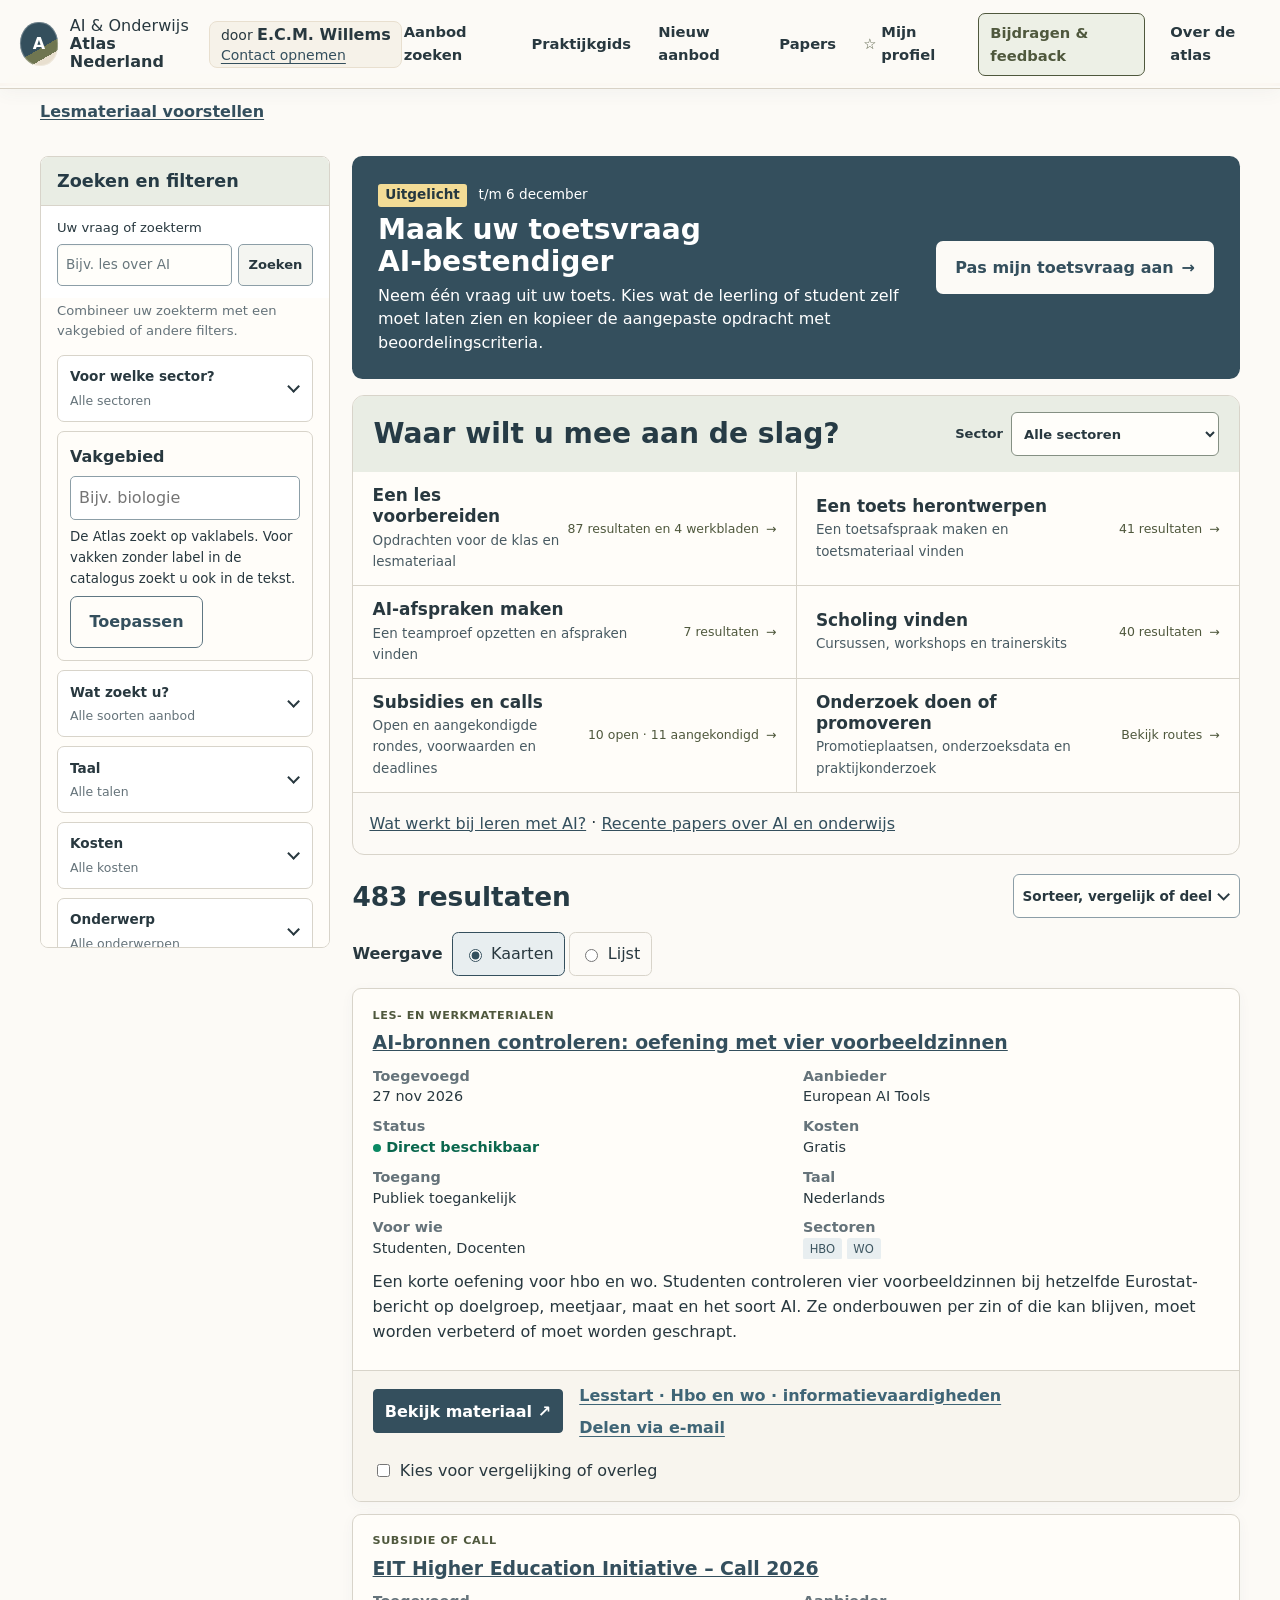
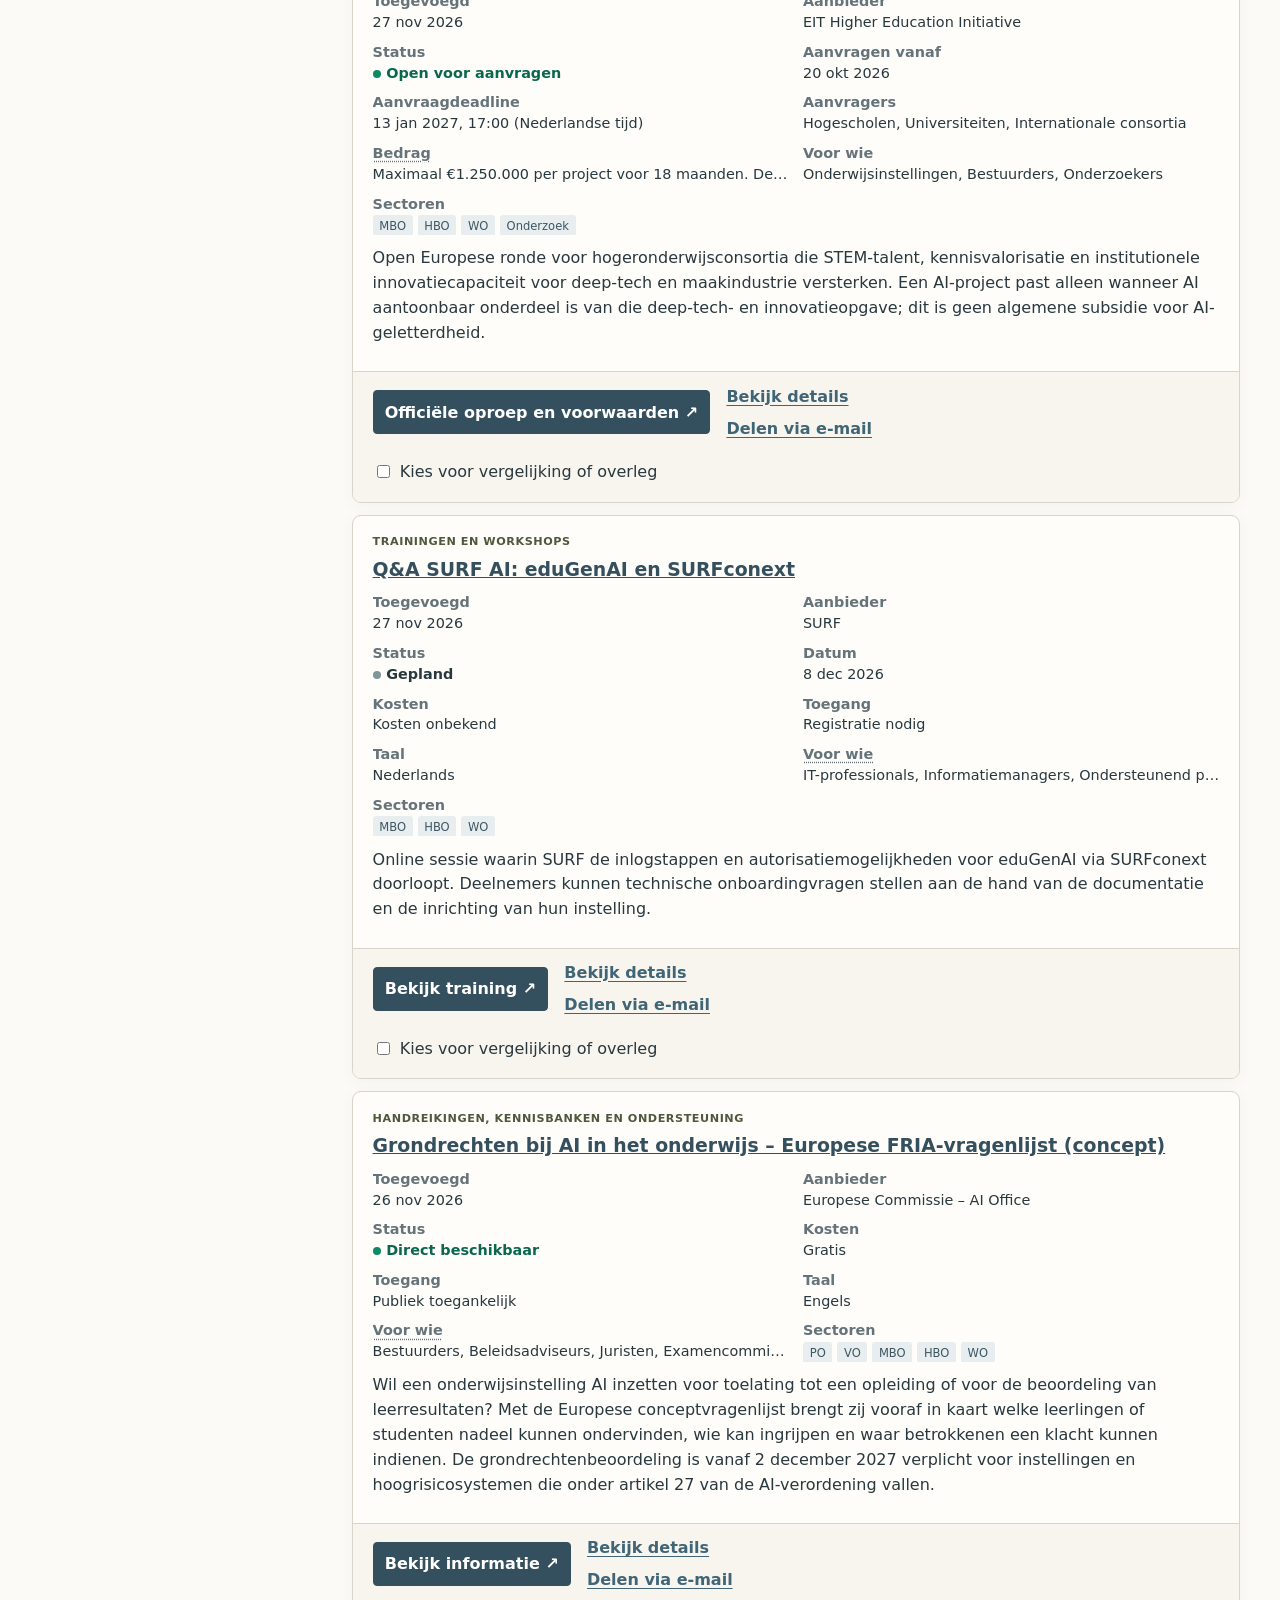
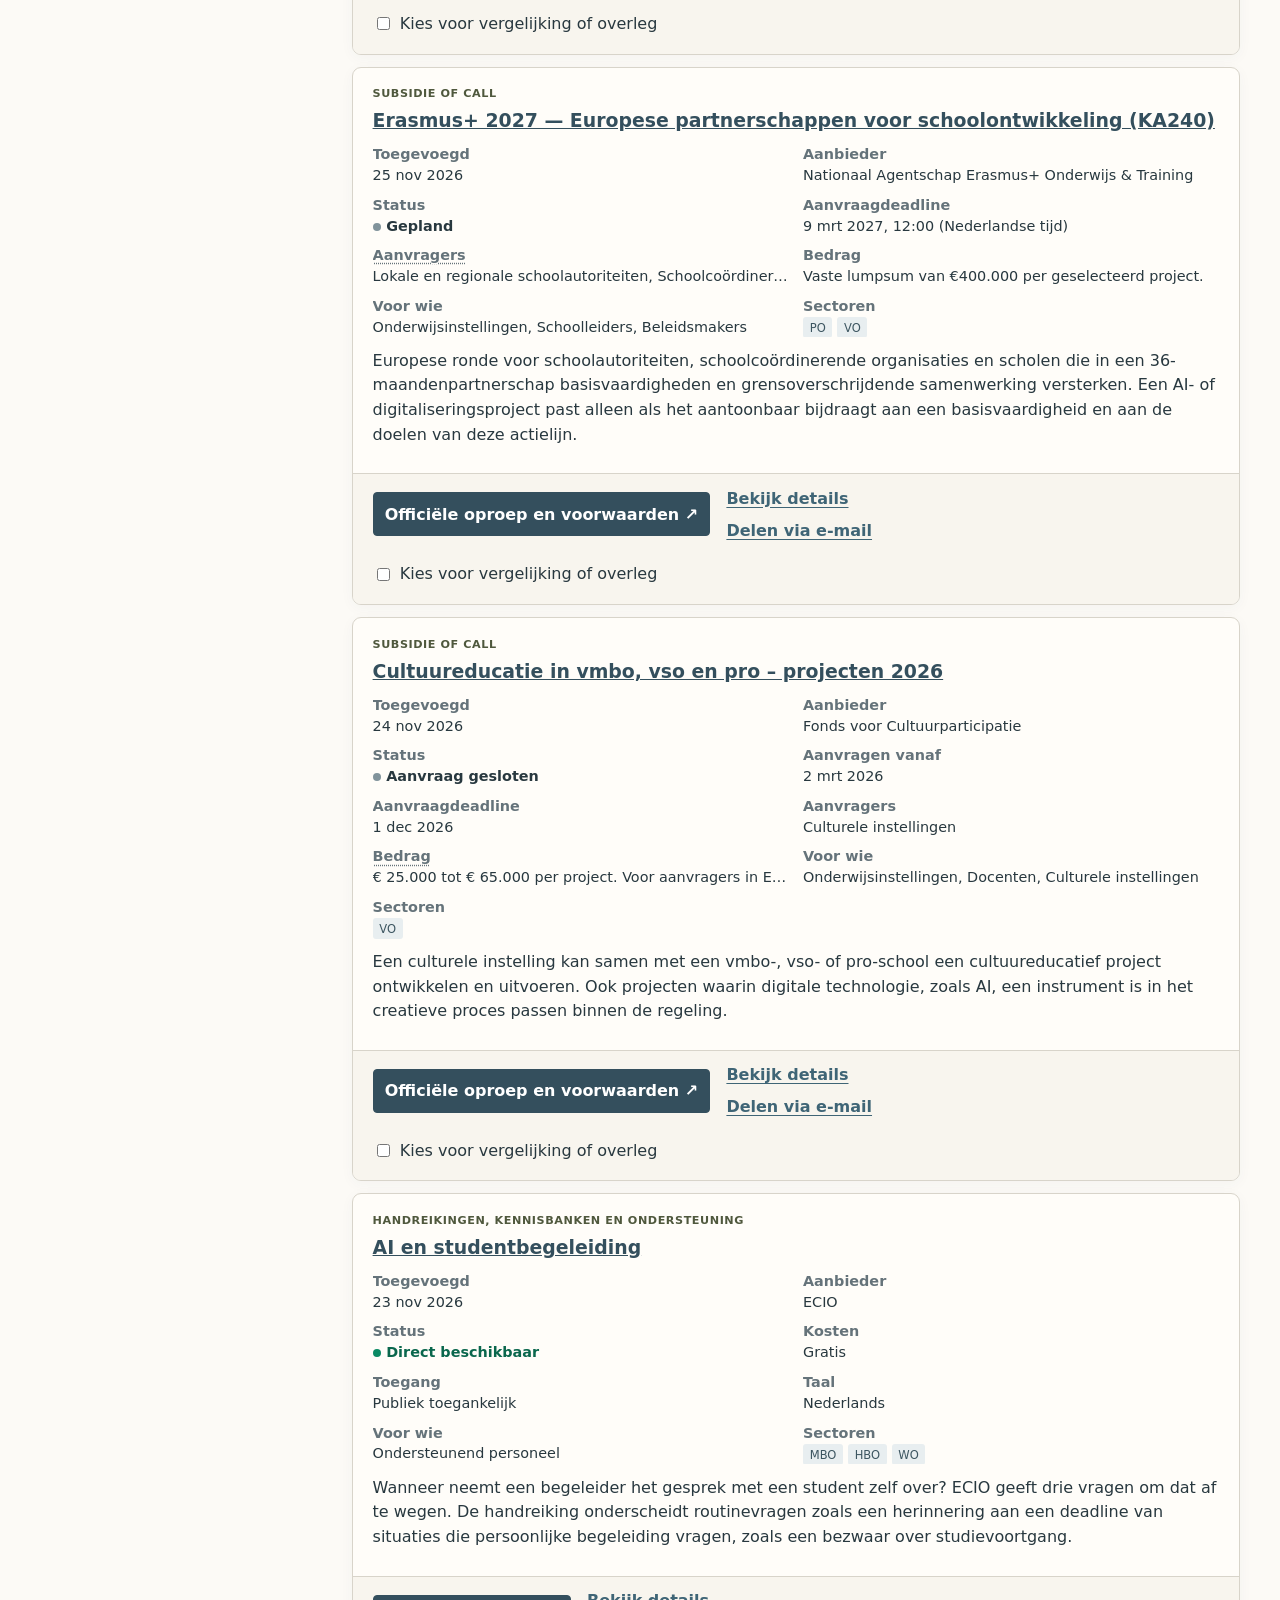
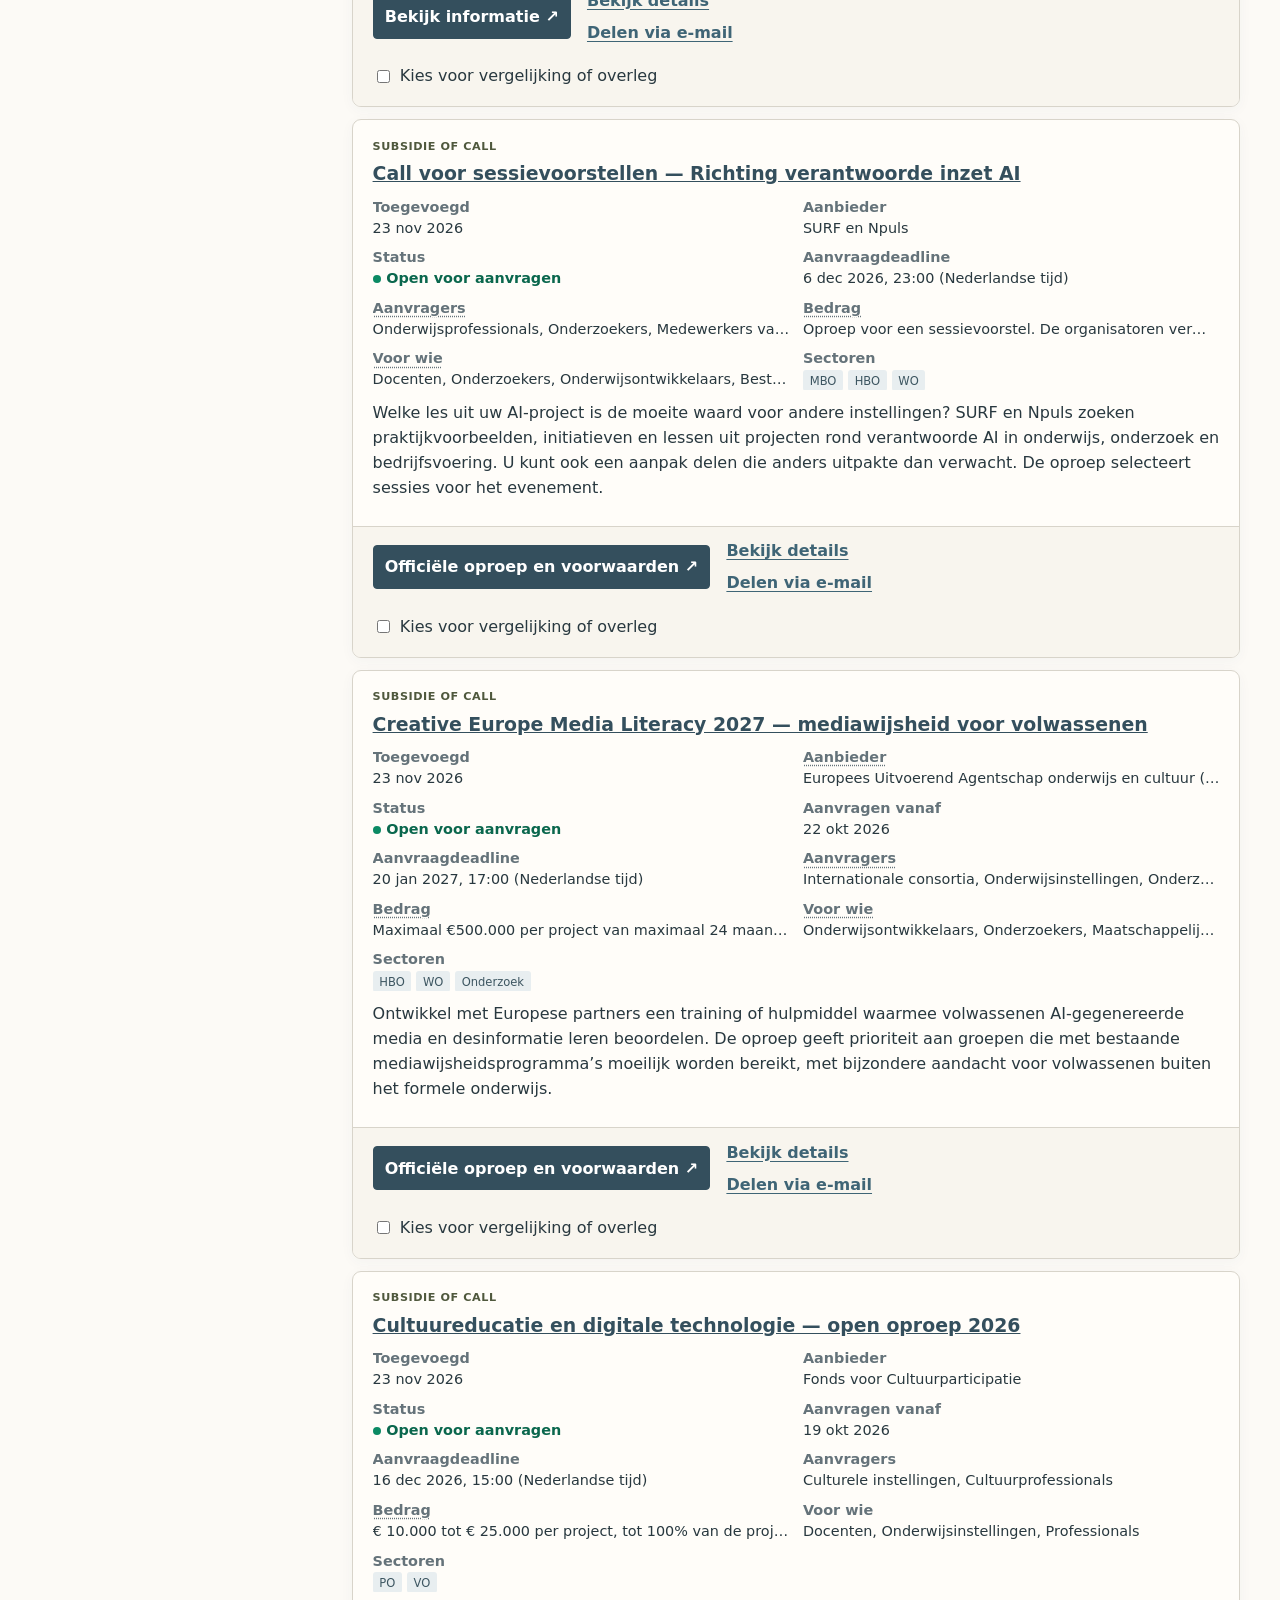
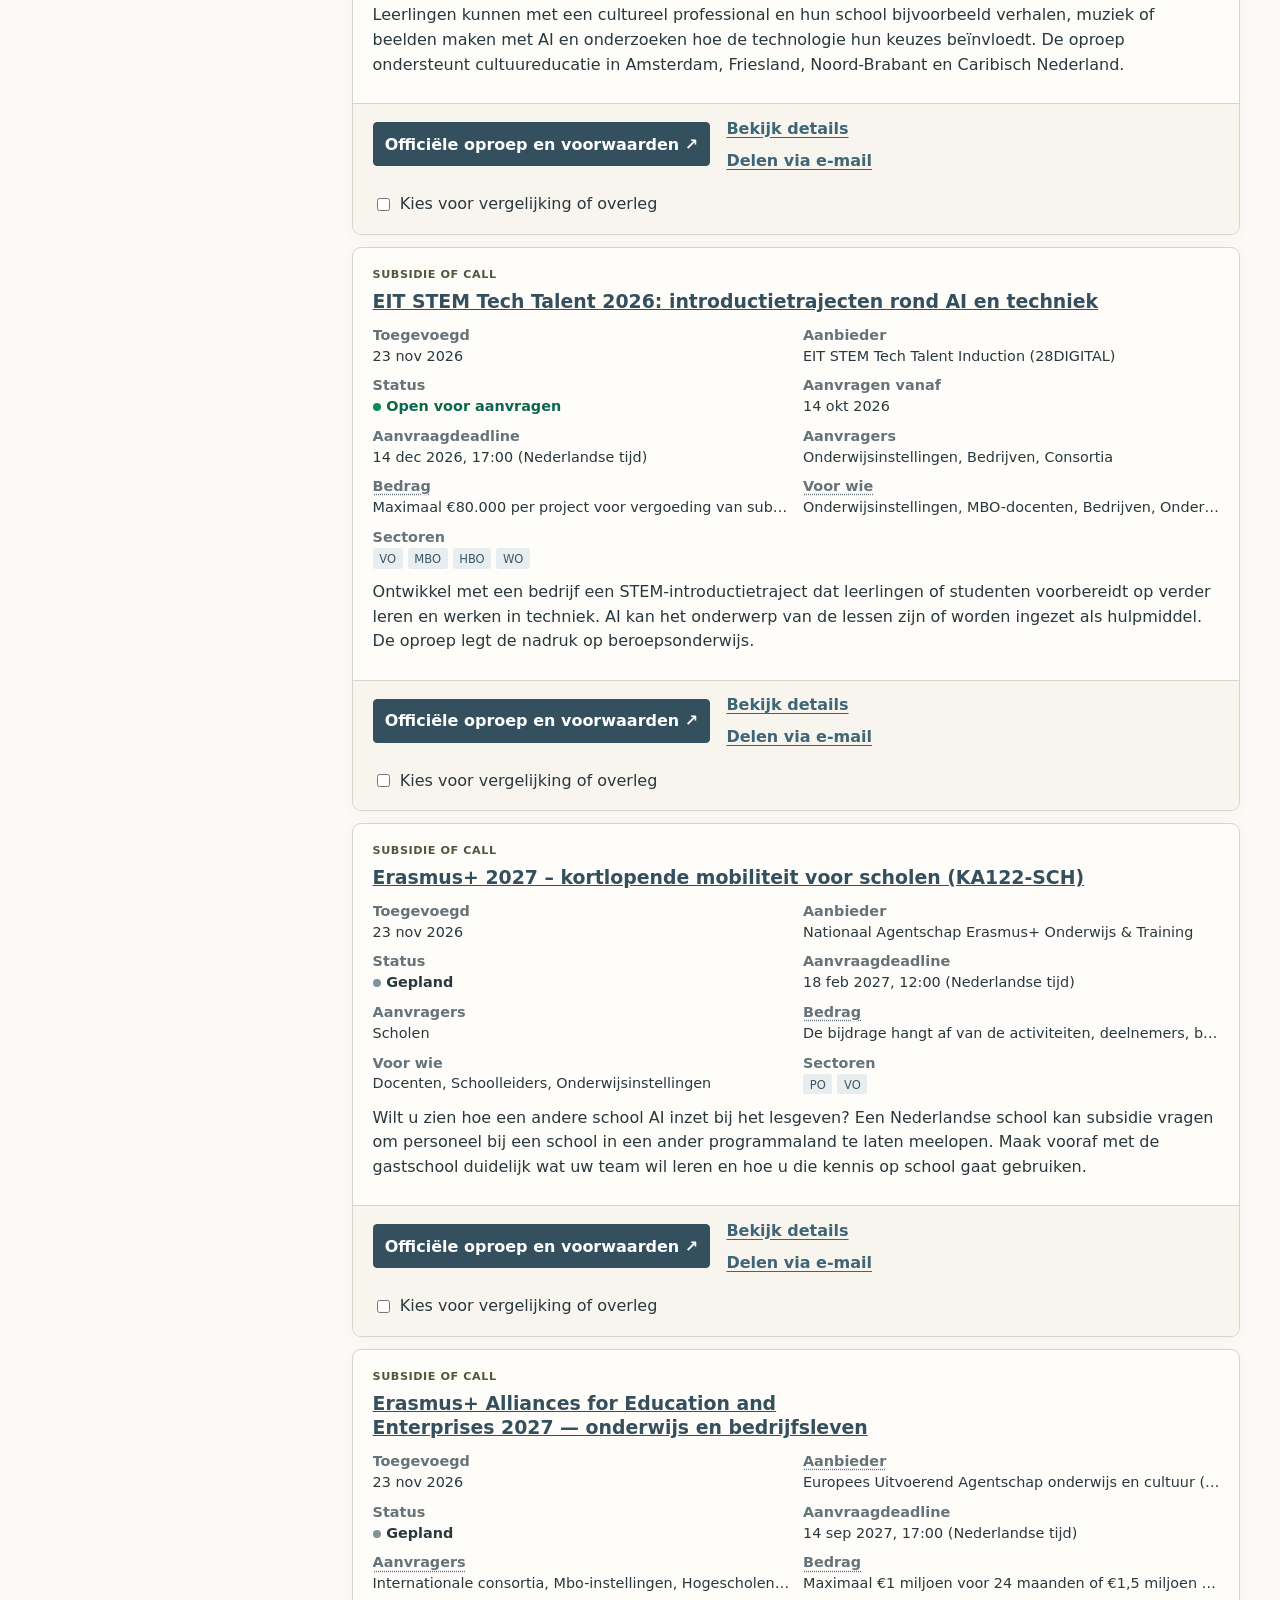
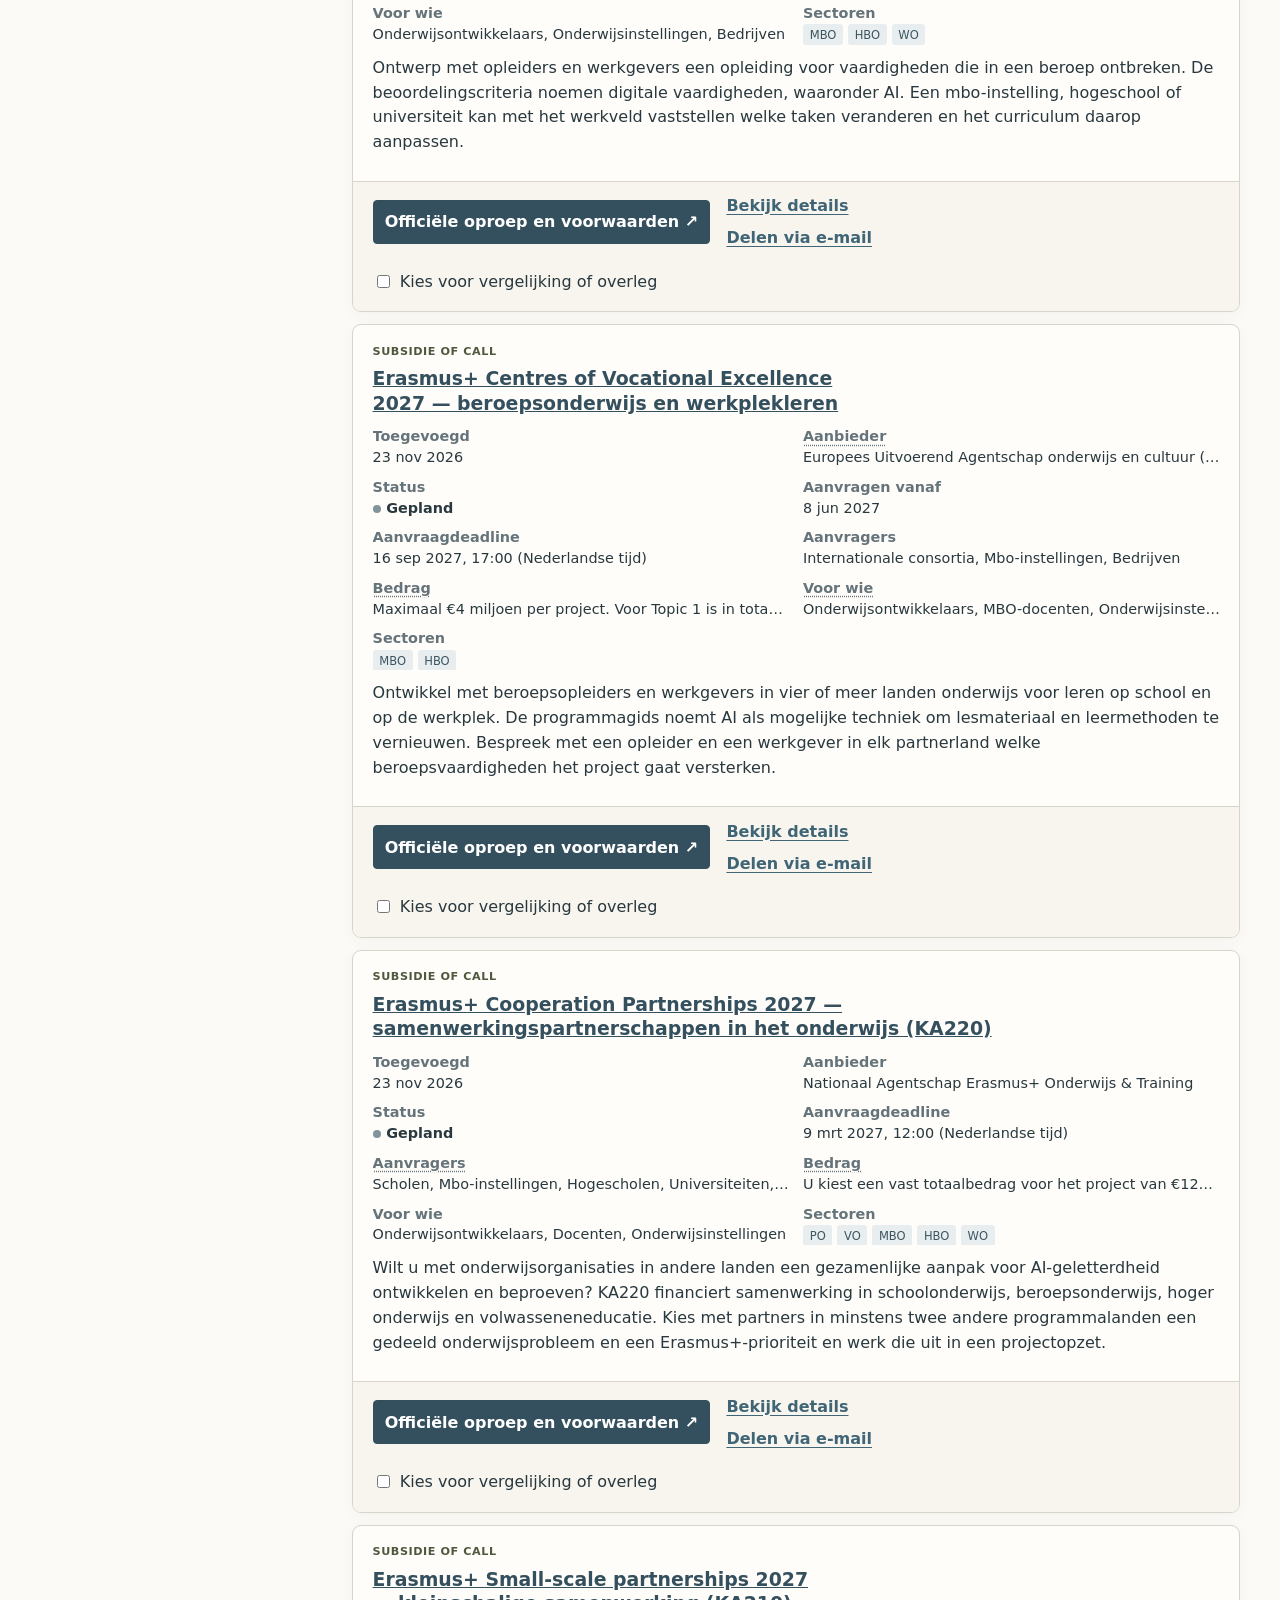
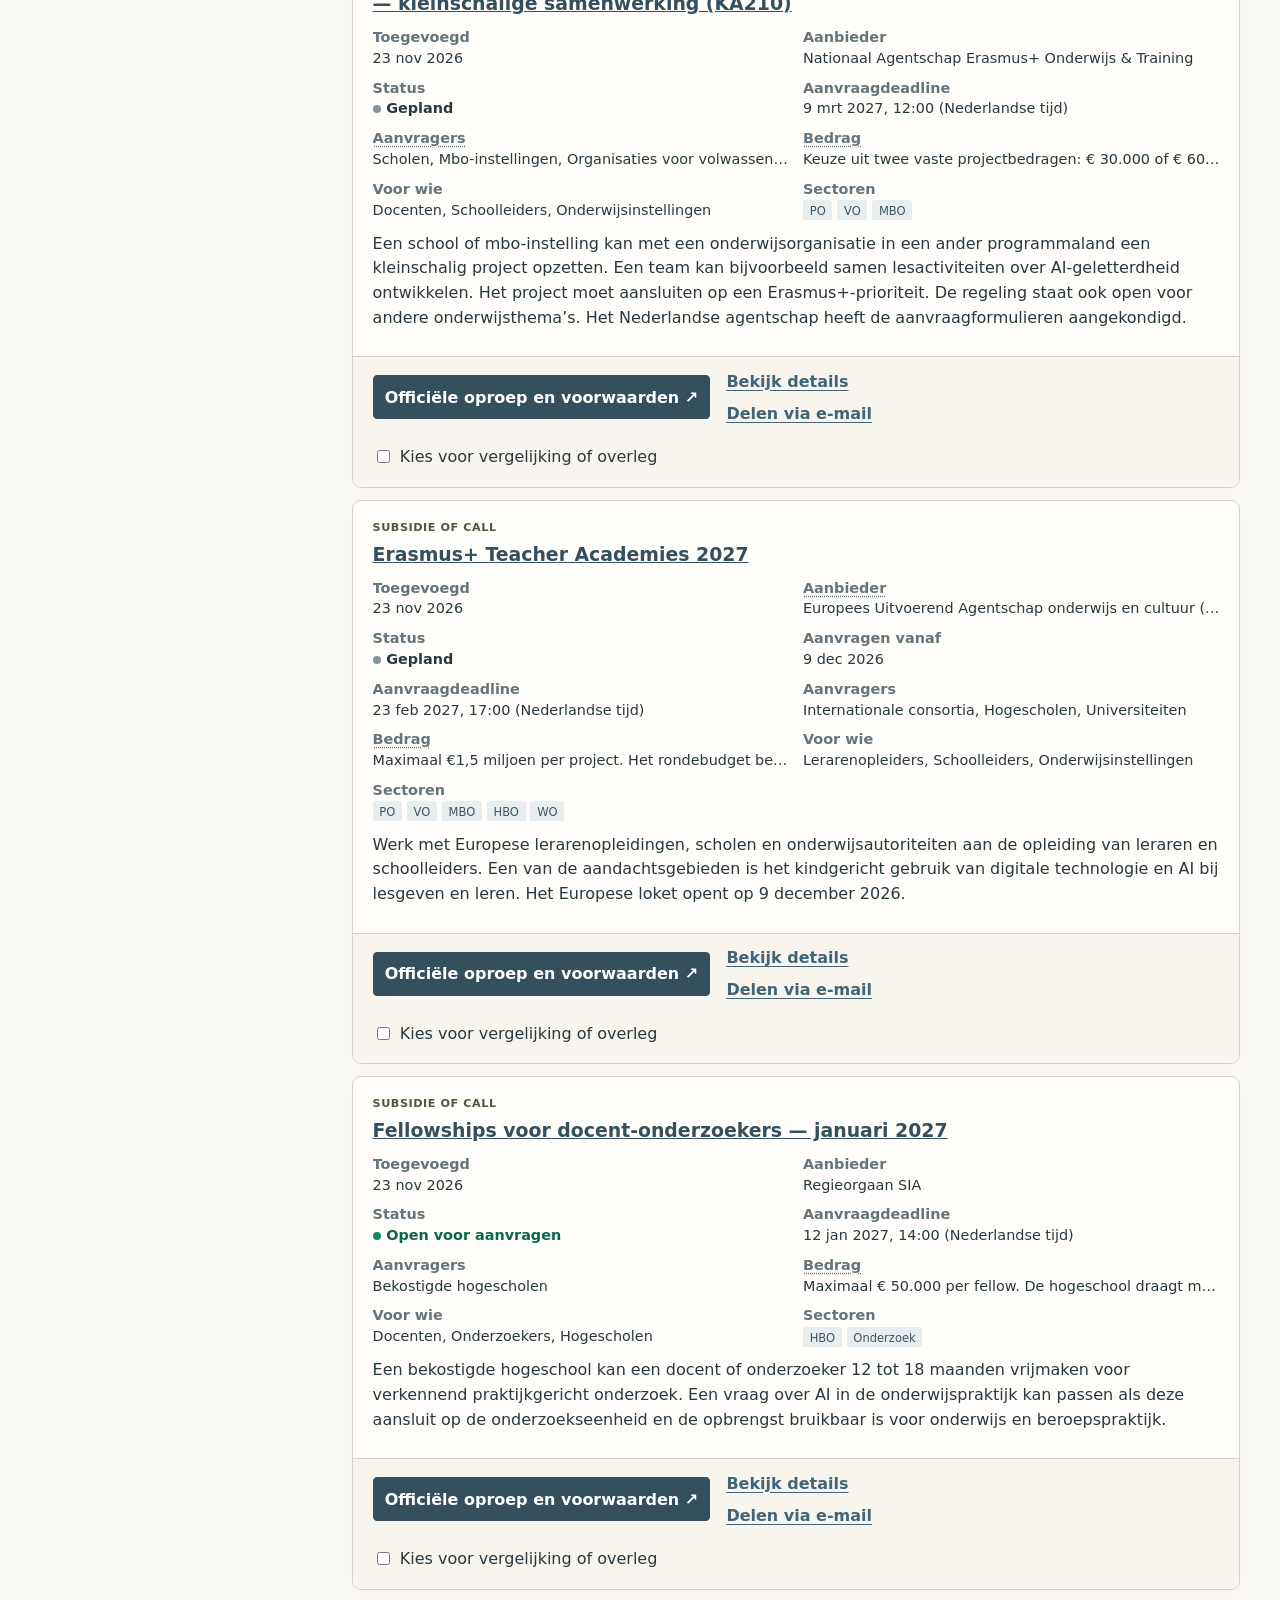
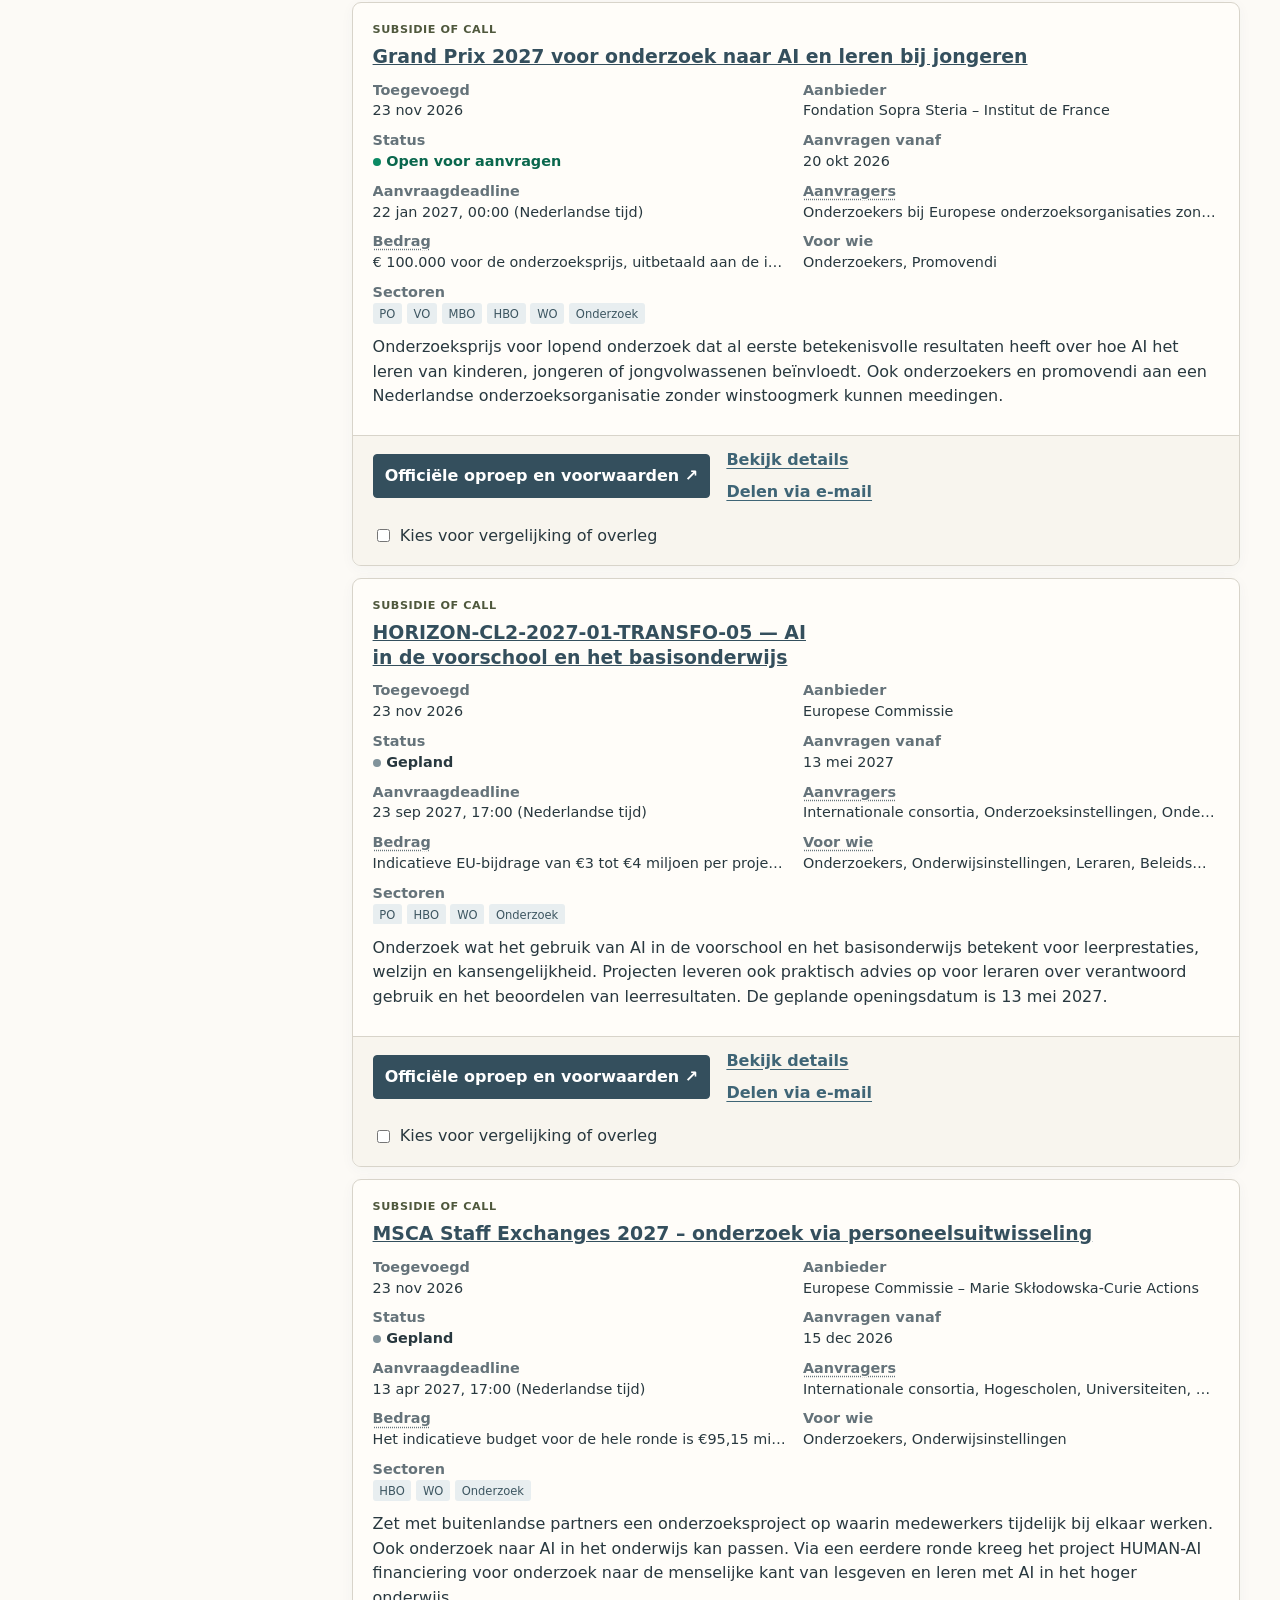
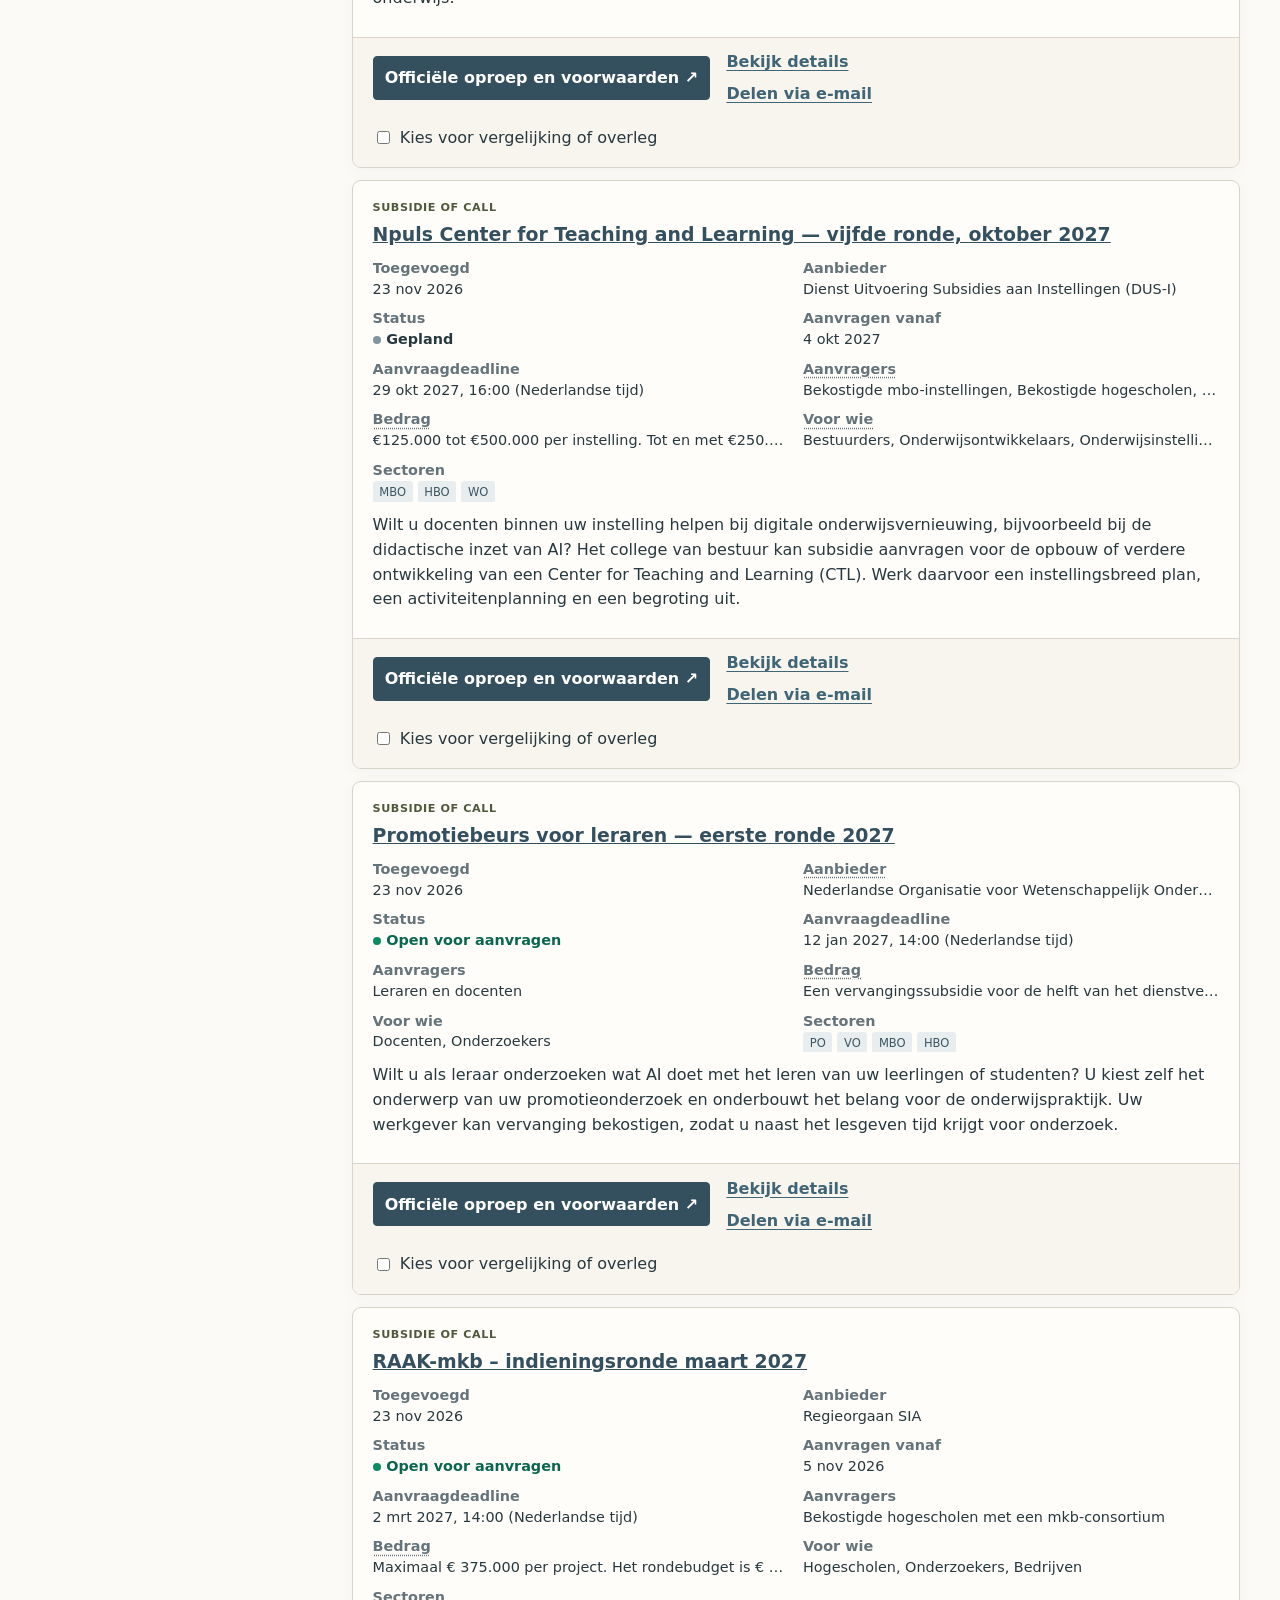
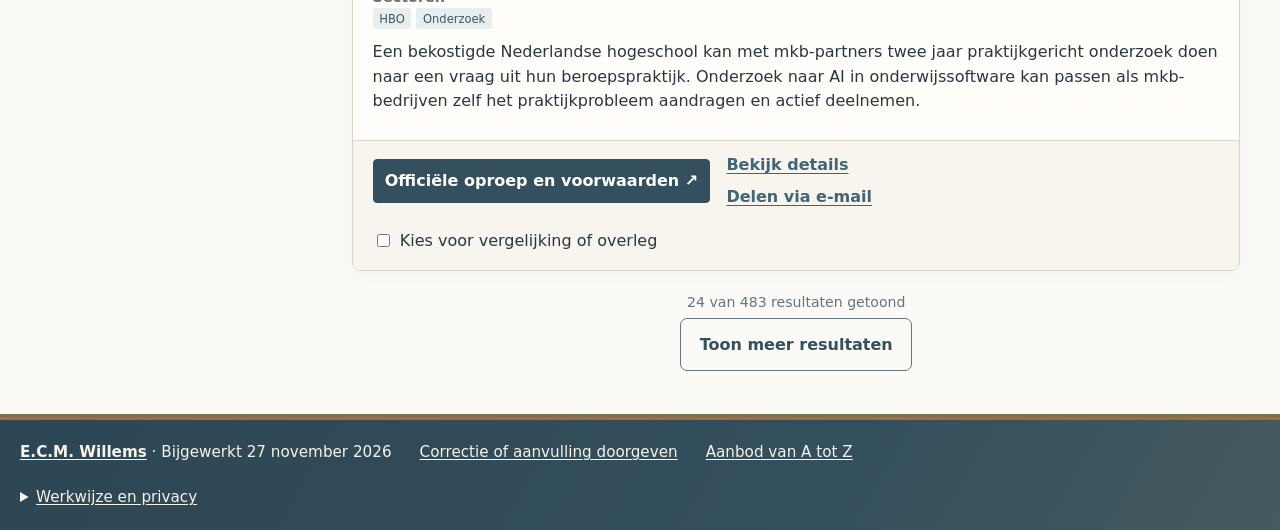
==== index.html @ 9af51324 "Laat bezoekers zonder account een bijdrage indienen" ====
<!doctype html>
<html lang="nl">
<head>
  <meta charset="utf-8">
  <meta name="viewport" content="width=device-width,initial-scale=1">
  <meta name="theme-color" content="#344f5d">
  <meta name="description" content="Vind brongebaseerde handreikingen, trainingen, les- en werkmaterialen, subsidies en praktijkvoorbeelden voor AI in het onderwijs.">
  <meta name="author" content="E.C.M. Willems">
  <meta name="atlas-goatcounter-site" content="ecmw">
  <link rel="canonical" href="https://aionderwijsatlas.nl/">
  <meta property="og:title" content="AI & Onderwijs Atlas Nederland">
  <meta property="og:description" content="Zoek op vakgebied en onderwijssector. Vind lesmateriaal, open subsidieoproepen en recente papers over AI in het onderwijs.">
  <meta property="og:type" content="website">
  <meta property="og:url" content="https://aionderwijsatlas.nl/">
  <meta property="og:image" content="https://aionderwijsatlas.nl/assets/social-preview.png?v=80e08b5ccd0bc543">
  <meta property="og:image:width" content="1200">
  <meta property="og:image:height" content="630">
  <meta property="og:image:alt" content="AI & Onderwijs Atlas Nederland. Lesmateriaal, subsidies en onderzoek over AI. Zoek op vakgebied en onderwijssector.">
  <meta name="twitter:card" content="summary_large_image">
  <meta name="twitter:image" content="https://aionderwijsatlas.nl/assets/social-preview.png?v=80e08b5ccd0bc543">
  <link rel="manifest" href="manifest.webmanifest">
  <link rel="icon" href="assets/icons/favicon.svg" type="image/svg+xml">
  <link rel="stylesheet" href="platform.css?v=360959d21103b22c">
  <link rel="stylesheet" href="catalog.css?v=8f9c0306d4f5a7df">
  <link rel="stylesheet" href="brand.css?v=dd9722da98e7f090">
  <title>AI & Onderwijs Atlas Nederland</title>
  <noscript><style>.site-header .menu,.site-header #nav{display:none}</style></noscript>
  <script type="application/ld+json">{"@context":"https://schema.org","@graph":[{"@type":"WebSite","name":"AI & Onderwijs Atlas Nederland","url":"https://aionderwijsatlas.nl/","description":"Gratis, open en brongebaseerde wegwijzer voor AI in het onderwijs.","inLanguage":"nl","creator":{"@type":"Person","name":"E.C.M. Willems"}},{"@type":"Dataset","name":"AI & Onderwijs Atlas Nederland","url":"https://aionderwijsatlas.nl/aanbod/","description":"Brongebaseerde catalogus van bestaand aanbod rond AI in het onderwijs.","inLanguage":"nl","creator":{"@type":"Person","name":"E.C.M. Willems"},"isAccessibleForFree":true,"distribution":{"@type":"DataDownload","contentUrl":"https://aionderwijsatlas.nl/aanbod/index.json","encodingFormat":"application/json"}}]}</script>
</head>
<body>
  <a class="skip" href="#inhoud">Ga naar inhoud</a>
  <header class="site-header">
    <a class="brand" href="#home" title="Naar de startpagina"><span class="brand-mark" aria-hidden="true">A</span><span>AI & Onderwijs <br><strong>Atlas Nederland</strong></span></a>
    <button class="menu" aria-expanded="false" aria-controls="nav">Menu</button>
    <div class="header-credit">
      <a href="mailto:evac.m.willems@proton.me" aria-label="Contact opnemen met E.C.M. Willems via e-mail">
        <span>door <strong>E.C.M. Willems</strong></span>
        <span class="header-contact-label">Contact opnemen</span>
      </a>
    </div>
    <nav id="nav" aria-label="Hoofdnavigatie">
      <a href="#zoeken">Aanbod zoeken</a><a href="#praktijkgids">Praktijkgids</a><a href="#nieuw">Nieuw aanbod</a><a href="#papers">Papers</a><a href="#mijn-atlas">Mijn profiel</a><a href="#bijdragen" class="nav-contribute">Bijdragen &amp; feedback</a><a href="#over">Over de atlas</a>
    </nav>
  </header>
  <main id="inhoud" tabindex="-1"><section class="section"><h1>AI &amp; Onderwijs Atlas Nederland</h1><p>Vind lesmateriaal, handreikingen, scholing en subsidies voor uw onderwijssector.</p><p><a href="aanbod/">Bekijk het aanbod van A tot Z</a> · <a href="lesmateriaal/">Open de lesgids</a></p><noscript><p id="bijdragen"><a href="https://ai-onderwijs-atlas-inzenden.ecmw.chatgpt.site/?soort=material">Lesmateriaal voorstellen via het formulier</a> · <a href="mailto:evac.m.willems@proton.me">Mail de Atlas</a></p></noscript></section></main>
  <footer class="site-footer">
    <div class="footer-meta">
      <p><a href="#over"><strong>E.C.M. Willems</strong></a> <span class="footer-edition">· Bijgewerkt <span data-updated></span></span></p>
      <a href="#bijdragen">Correctie of aanvulling doorgeven</a>
      <a href="aanbod/">Aanbod van A tot Z</a>
    </div>
    <details class="footer-disclosure">
      <summary>Werkwijze en privacy</summary>
      <div data-footer-notes>
        <p><strong>AI &amp; Onderwijs Atlas Nederland</strong> · Publieke werkversie. Gebaseerd op openbare bronnen. Opname in de Atlas betekent geen goedkeuring, kwaliteitsbeoordeling of aanbeveling van het aanbod of de aanbieder. Controleer belangrijke beslissingen altijd bij de officiële bron.</p>
        <p><a href="https://github.com/ECMW/ai-onderwijs-atlas-nederland" target="_blank" rel="noopener noreferrer">Bekijk de open repository ↗</a> · <a href="https://github.com/ECMW/ai-onderwijs-atlas-nederland/blob/main/docs/visitor-statistics.md">Lees over de bezoekersmeting</a></p>
        <noscript><p id="over">Gemaakt door <a href="mailto:evac.m.willems@proton.me">E.C.M. Willems</a>.</p><p>Zonder JavaScript verstuurt deze pagina geen bezoekstatistieken. <a href="https://www.goatcounter.com/help/privacy">Privacy bij GoatCounter</a>.</p></noscript>
      </div>
    </details>
  </footer>
  <script>
    (() => {
      'use strict';
      const main = document.querySelector('main');
      const published = record => record && typeof record === 'object' &&
        !['identified_need', 'white_spot'].includes(record.recordType) &&
        !['Behoefte', 'Witte vlek'].includes(record.legacyType) &&
        Array.isArray(record.sourceUrls) && record.sourceUrls.some(item => item && item.url && item.sourceType === 'official') &&
        ['verified', 'recently_checked'].includes(record.verificationStatus);
      const startup = window.ATLAS_STARTUP = {
        status: 'loading',
        published,
        validData() {
          const data = window.ATLAS_RECORDS;
          return Boolean(data && data.metadata && typeof data.metadata === 'object' && !Array.isArray(data.metadata) &&
            Array.isArray(data.records) && data.records.length && data.records.every(record =>
              record && typeof record.id === 'string' && record.id.trim() && typeof record.title === 'string' && record.title.trim() &&
              Array.isArray(record.sourceUrls) && record.sourceUrls.every(item => item && typeof item.url === 'string') &&
              ['audiences', 'sectors', 'themes', 'subjects', 'keywords', 'changeHistory'].every(key => record[key] === undefined || Array.isArray(record[key]))
            ) && data.records.some(published));
        },
        fail() {
          startup.status = 'failed';
          main.innerHTML = '<section class="section" role="alert"><h1>De atlas kon niet worden geladen</h1><p>U kunt alle vermeldingen en hun bronnen openen via <a href="aanbod/">Aanbod van A tot Z</a>.</p><p><a class="btn" data-atlas-retry href="">Probeer opnieuw</a></p><p>Blijft dit gebeuren? Meld het via <a href="mailto:evac.m.willems@proton.me?subject=Atlas%20laadt%20niet">e-mail</a>.</p></section>';
          const retry = new URL(location.href);
          retry.searchParams.set('atlas-reload', String(Date.now()));
          document.querySelector('[data-atlas-retry]').href = retry.href;
          document.querySelectorAll('[data-updated]').forEach(element => { element.textContent = 'niet geladen'; });
        },
        ready() { if (startup.status !== 'failed') startup.status = 'ready'; }
      };
      addEventListener('error', event => {
        // Optional statistics must not trigger the Atlas failure screen.
        if (/\/analytics\.js(?:[?#]|$)/.test(event.target?.src || event.filename || '')) return;
        const script = event.target && event.target.tagName === 'SCRIPT';
        const atlasFile = /\/(?:data\/data-v2|platform|catalog|governance)\.js(?:[?#]|$)/.test(event.filename || '');
        if (startup.status === 'loading' || script || atlasFile) startup.fail();
      }, true);
      addEventListener('load', () => { if (startup.status !== 'ready') startup.fail(); });
    })();
  </script>
  <script src="data/data-v2.js?v=57a7447d777d5fc7"></script>
  <script src="platform.js?v=9c77bc807e04bd19"></script>
  <script src="catalog.js?v=8ae5a2303b9a3a2a"></script>
  <script src="governance.js?v=81b43b5159bf102b"></script>
  <script src="analytics.js?v=1efa3d9d4c6bd3fa"></script>
</body>
</html>
---- platform.css ----
:root{--navy:#102f46;--navy2:#174c68;--green:#07815d;--mint:#e8f5f0;--ink:#172b3a;--muted:#5c6b75;--bg:#f5f7f8;--white:#fff;--line:#dbe3e7;--focus:#f5b82e;--shadow:0 8px 30px rgba(16,47,70,.09);--r:12px;--max:1240px}*{box-sizing:border-box}html{scroll-behavior:smooth}body{margin:0;color:var(--ink);background:var(--white);font:16px/1.62 system-ui,-apple-system,"Segoe UI",sans-serif}a{color:var(--navy)}button,input,select{font:inherit}.skip{position:absolute;left:-9999px}.skip:focus{left:1rem;top:1rem;background:var(--navy);color:#fff;padding:.8rem;z-index:50}a:focus-visible,button:focus-visible,input:focus-visible,select:focus-visible{outline:3px solid var(--focus);outline-offset:3px}.site-header{position:sticky;top:0;z-index:20;display:flex;align-items:center;justify-content:space-between;padding:.8rem max(1.25rem,calc((100% - var(--max))/2));background:rgba(255,255,255,.98);border-bottom:1px solid var(--line)}.brand{display:flex;align-items:center;gap:.75rem;color:var(--ink);text-decoration:none;line-height:1.15}.brand-mark{display:grid;place-items:center;width:44px;height:44px;border-radius:6px;background:var(--navy);color:#fff;font-weight:800}.site-header nav{display:flex;gap:1.5rem}.site-header nav a{text-decoration:none;color:var(--ink);font-size:.92rem;font-weight:600}.site-header nav a[aria-current=page]{color:var(--green)}.menu{display:none}.hero{background:linear-gradient(125deg,#eef5f6,#f8faf9);padding:5.6rem max(1.25rem,calc((100% - var(--max))/2)) 4.6rem;border-bottom:1px solid var(--line)}.hero-grid{display:grid;grid-template-columns:minmax(0,1.5fr) minmax(280px,.65fr);gap:4rem;align-items:center}.eyebrow{color:var(--green);font-size:.76rem;font-weight:800;letter-spacing:.12em;text-transform:uppercase}.hero h1,.page-head h1{font-size:clamp(2.4rem,5vw,4.7rem);line-height:1.05;letter-spacing:-.04em;margin:.5rem 0 1.2rem;max-width:900px}.lead{font-size:1.18rem;color:var(--muted);max-width:780px}.searchbar{display:flex;margin-top:2rem;max-width:780px;box-shadow:var(--shadow)}.searchbar input{flex:1;padding:1.05rem;border:1px solid var(--line);border-radius:8px 0 0 8px}.btn{border:0;border-radius:7px;padding:.8rem 1.15rem;background:var(--navy);color:#fff;text-decoration:none;cursor:pointer;font-weight:700}.searchbar .btn{border-radius:0 8px 8px 0}.btn.secondary{background:#fff;color:var(--navy);border:1px solid var(--navy)}.trust-card{background:#fff;border:1px solid var(--line);border-radius:var(--r);padding:1.5rem;box-shadow:var(--shadow)}.trust-card strong{display:block}.trust-card p{font-size:.9rem;color:var(--muted)}.section{max-width:var(--max);margin:auto;padding:4.5rem 1.25rem}.section.alt{max-width:none;background:var(--bg);padding-left:max(1.25rem,calc((100% - var(--max))/2));padding-right:max(1.25rem,calc((100% - var(--max))/2))}.section-head{display:flex;justify-content:space-between;align-items:end;gap:2rem;margin-bottom:2rem}.section-head>div{max-width:760px}h2{font-size:clamp(1.7rem,3vw,2.5rem);line-height:1.2;margin:.25rem 0}.quick-grid,.cards,.stats{display:grid;grid-template-columns:repeat(auto-fit,minmax(220px,1fr));gap:1rem}.quick,.card,.stat{background:#fff;border:1px solid var(--line);border-radius:var(--r);padding:1.3rem}.quick{text-decoration:none;transition:.15s}.quick:hover,.card:hover{border-color:var(--green);box-shadow:var(--shadow);transform:translateY(-2px)}.quick strong{display:block;font-size:1.05rem}.quick span{color:var(--muted);font-size:.88rem}.stats .stat strong{display:block;font-size:2.1rem;color:var(--navy)}.stat small{color:var(--muted)}.page-head{background:var(--bg);padding:3.5rem max(1.25rem,calc((100% - var(--max))/2))}.page-head h1{font-size:clamp(2.1rem,4vw,3.5rem)}.market{max-width:1400px;margin:auto;padding:3rem 1.25rem;display:grid;grid-template-columns:300px minmax(0,1fr);gap:2.5rem}.filter-panel{position:sticky;top:88px;align-self:start;background:var(--bg);border:1px solid var(--line);border-radius:var(--r);padding:1.35rem}.filter-panel h2{font-size:1.35rem}.filter-panel label{display:block;font-size:.86rem;font-weight:750;margin:1rem 0}.filter-panel input,.filter-panel select{display:block;width:100%;margin-top:.35rem;padding:.75rem;border:1px solid #aebcc4;border-radius:6px;background:#fff}.type-buttons{display:grid;grid-template-columns:1fr 1fr;gap:.45rem}.type-buttons button{padding:.6rem;border:1px solid var(--line);background:#fff;border-radius:6px;text-align:left;cursor:pointer;font-size:.78rem}.type-buttons button.active{background:var(--mint);border-color:var(--green);color:#075c45}.results-top{display:flex;justify-content:space-between;align-items:center;gap:1rem;border-bottom:1px solid var(--line);padding-bottom:1rem;margin-bottom:1.2rem}.actions{display:flex;gap:.5rem}.cards{grid-template-columns:repeat(auto-fill,minmax(285px,1fr))}.card{display:flex;flex-direction:column;min-height:300px}.card h3{line-height:1.3;margin:.7rem 0}.card h3 a{text-decoration:none}.badges{display:flex;gap:.35rem;flex-wrap:wrap}.badge{display:inline-block;background:var(--mint);color:#075c45;border-radius:99px;padding:.18rem .55rem;font-size:.72rem;font-weight:700}.badge.status{background:#edf1f3;color:#455660}.card p{font-size:.92rem}.meta{margin-top:auto;padding-top:.8rem;border-top:1px solid var(--line);font-size:.8rem;color:var(--muted)}.card-link{display:block;margin-top:.7rem;color:var(--green);font-weight:750}.empty{padding:3rem;border:1px dashed #aebcc4;border-radius:var(--r);text-align:center;color:var(--muted)}.breadcrumbs{font-size:.86rem;margin-bottom:1.3rem}.detail{display:grid;grid-template-columns:minmax(0,2fr) minmax(260px,1fr);gap:2.5rem}.detail article h2{font-size:1.45rem;margin-top:2rem}.factbox{border:1px solid var(--line);border-radius:var(--r);padding:1.4rem;background:var(--bg);align-self:start}.factbox dt{font-size:.73rem;text-transform:uppercase;letter-spacing:.08em;color:var(--muted);font-weight:800}.factbox dd{margin:0 0 1rem}.eco{display:grid;grid-template-columns:repeat(5,1fr);gap:1rem;align-items:start}.eco-col{border-top:5px solid var(--green);background:#fff;border-radius:6px;padding:1rem;box-shadow:var(--shadow)}.eco-col h3{font-size:1rem}.eco-col a{display:block;padding:.5rem 0;border-top:1px solid var(--line);font-size:.82rem;text-decoration:none}.eco-arrow{text-align:center;color:var(--green);font-size:1.5rem}.notice{border-left:4px solid var(--green);background:var(--mint);padding:1rem 1.2rem}.muted{color:var(--muted)}footer{display:grid;grid-template-columns:1fr 2fr;gap:3rem;background:var(--navy);color:#eaf1f4;padding:3rem max(1.25rem,calc((100% - var(--max))/2))}footer p{margin:0}@media(max-width:900px){.menu{display:block}.site-header{flex-wrap:wrap}.site-header nav{display:none;width:100%;flex-direction:column;padding:1rem 0}.site-header.open nav{display:flex}.hero-grid,.detail{grid-template-columns:1fr}.market{grid-template-columns:1fr}.filter-panel{position:static}.eco{grid-template-columns:1fr 1fr}.trust-card{max-width:600px}footer{grid-template-columns:1fr}}@media(max-width:560px){.hero{padding-top:3.5rem}.searchbar{display:block;box-shadow:none}.searchbar input,.searchbar .btn{width:100%;border-radius:7px}.searchbar .btn{margin-top:.5rem}.section-head,.results-top{display:block}.actions{margin-top:1rem;flex-wrap:wrap}.eco{grid-template-columns:1fr}.type-buttons{grid-template-columns:1fr 1fr}}@media print{.site-header,.filter-panel,.actions,footer{display:none}.market{display:block}.card{break-inside:avoid}}@media(prefers-reduced-motion:reduce){html{scroll-behavior:auto}.quick,.card{transition:none}}
---- catalog.css ----
:root{--catalog-bg:#f3f5f6;--line:#d5dfe3;--ink:#173142;--muted:#58707c;--green:#0b7255}
.home-simple{max-width:1080px;margin:auto;padding:2.5rem 1.25rem 4rem}.home-simple>section{padding:2rem 0;border-bottom:1px solid var(--line)}.home-simple>section:last-child{border:0}.home-search{padding-top:1rem!important}.home-search h1{font-size:clamp(2rem,5vw,3.7rem);max-width:850px;margin-bottom:1.2rem}.atlas-search{position:relative}.home-search .atlas-search{max-width:850px}.atlas-search>label{display:block;font-weight:800;margin-bottom:.45rem}.home-search .atlas-search>label{position:absolute;width:1px;height:1px;overflow:hidden;clip:rect(0,0,0,0)}.search-row{display:grid;grid-template-columns:minmax(0,1fr) auto;gap:.6rem}.atlas-search input{width:100%;min-height:56px;border:2px solid #718792;border-radius:5px;padding:0 1rem;font-size:1rem}.catalog-sidebar>.atlas-search{background:#12304a;color:#fff;padding:1.3rem max(1.25rem,calc((100% - 1240px)/2))}.catalog-sidebar>.atlas-search input{border-color:#fff}.suggestions{position:absolute;z-index:40;top:100%;left:0;right:116px;background:#fff;color:var(--ink);border:1px solid var(--line);box-shadow:0 9px 22px #132e3d2b;max-height:420px;overflow:auto}.catalog-sidebar>.atlas-search .suggestions{left:max(1.25rem,calc((100% - 1240px)/2));right:max(125px,calc((100% - 1240px)/2 + 118px))}.suggestions section{padding:.55rem 0;border-top:1px solid #e5eaed}.suggestions h2{font-size:.72rem;text-transform:uppercase;letter-spacing:.05em;color:var(--muted);margin:.25rem 1rem}.suggestions a{display:flex;justify-content:space-between;gap:1rem;padding:.65rem 1rem;color:var(--ink)}.suggestions a:hover,.suggestions a:focus{background:#e9f5f1}.suggestions small{color:var(--muted)}.suggestion-topic{display:block!important}.suggestion-topic small{display:block}.popular{display:flex;gap:.5rem;flex-wrap:wrap}.popular a{border:1px solid #aebfc7;border-radius:99px;padding:.5rem .8rem;color:var(--ink);background:#fff}.role-grid{display:grid;grid-template-columns:repeat(4,1fr);gap:.75rem}.role-grid a{border:1px solid var(--line);border-left:4px solid var(--green);border-radius:5px;padding:1rem;font-weight:800;color:var(--ink)}.role-grid span{display:block;font-size:.75rem;font-weight:400;margin-top:.65rem;color:var(--muted)}.section-title,.group-title{display:flex;align-items:end;justify-content:space-between;gap:1rem}.direct-grid{display:grid;grid-template-columns:repeat(2,1fr);gap:.8rem}.missing{background:#f2f8f6;padding:1.5rem!important;border-left:5px solid var(--green)!important}.catalog{background:var(--catalog-bg);min-height:72vh}.start-content{max-width:850px;margin:auto;padding:3rem 1.25rem}.start-content>p{color:var(--muted);font-size:1.08rem;margin-bottom:2rem}.start-content h2{margin-top:2rem}.catalog-grid{max-width:1240px;margin:auto;display:grid;grid-template-columns:minmax(250px,290px) minmax(0,1fr);gap:1.4rem;padding:1.4rem 1.25rem}.filters{position:sticky;top:1rem;align-self:start;max-height:calc(100vh - 2rem);overflow:auto;background:#fff;border:1px solid var(--line);border-radius:6px;padding:0 1rem 1rem}.filters>header{display:flex;align-items:center;justify-content:space-between}.close,.filters>footer{display:none}.facet{border-top:1px solid #e3e8ea}.facet summary{display:flex;align-items:center;justify-content:space-between;min-height:50px;font-weight:800;cursor:pointer}.facet summary b{background:#e4f2ed;border-radius:99px;padding:0 .45rem}.facet>div{padding-bottom:.65rem}.facet label{display:flex;align-items:center;gap:.55rem;min-height:42px;cursor:pointer}.facet input{width:19px;height:19px;margin:0}.facet small{margin-left:auto;color:var(--muted)}.facet label:has(input:disabled){opacity:.42}.more-filters>summary{display:flex;align-items:center;min-height:52px;border-top:1px solid var(--line);font-weight:800;cursor:pointer}.more-filters>summary span{margin-left:auto;font-size:.7rem}.more-filters[open]>summary span{transform:rotate(180deg)}.clear{width:100%;margin-top:1rem}.results{min-width:0}.result-head{display:flex;justify-content:space-between;align-items:end;gap:1rem;margin-bottom:.8rem}.result-head h1{font-size:1.65rem;margin:0}.result-head>div{display:flex;align-items:end;gap:.6rem}.result-head label{font-size:.78rem}.result-head select{display:block;min-height:42px;padding:.4rem}.mobile-filter{display:none}.chips{display:flex;gap:.4rem;flex-wrap:wrap;margin:0 0 1rem}.chip{border:1px solid var(--green);background:#e7f5f0;color:#075a43;border-radius:99px;padding:.42rem .7rem;cursor:pointer}.clear-link{border:0;background:none;color:#075f77;text-decoration:underline;cursor:pointer}.related{display:flex;align-items:center;gap:.45rem;flex-wrap:wrap;margin:0 0 1.2rem;font-size:.8rem}.related a{background:#fff;border:1px solid #bdcbd1;border-radius:99px;padding:.38rem .65rem}.related a span{color:var(--muted)}.result-list{display:grid;gap:.75rem}.result-group{margin-bottom:2rem}.group-title h2{font-size:1.25rem}.group-title h2 span{color:var(--muted);font-weight:400}.result-card{display:grid;grid-template-columns:minmax(0,1fr) auto;gap:1.2rem;align-items:center;background:#fff;border:1px solid var(--line);border-radius:6px;padding:1.15rem}.type-label{display:block;font-size:.7rem;text-transform:uppercase;letter-spacing:.05em;color:var(--muted);font-weight:800}.result-card h2{font-size:1.18rem;line-height:1.3;margin:.35rem 0 .15rem}.provider{font-weight:700;color:#465e69;margin:.15rem 0}.description{white-space:nowrap;overflow:hidden;text-overflow:ellipsis;margin:.5rem 0}.sector-chips{display:flex;gap:.3rem}.sector-chips span{font-size:.72rem;background:#edf1f3;border-radius:3px;padding:.23rem .42rem}.card-cta{font-weight:800;white-space:nowrap;color:#075f77}.empty{background:#fff;border:1px solid var(--line);text-align:center;padding:2rem}*:focus-visible{outline:3px solid #ffbf47!important;outline-offset:2px}
@media(max-width:899px){body.locked{overflow:hidden}.catalog-grid{display:block}.filters{display:none}.filters.open{display:block;position:fixed;inset:0;z-index:100;max-height:none;border-radius:0;padding-bottom:80px}.close{display:block;border:0;background:none;font-size:2rem}.filters>footer{display:block;position:fixed;left:0;right:0;bottom:0;background:#fff;border-top:1px solid var(--line);padding:.75rem 1rem}.apply{width:100%}.mobile-filter{display:block}.result-head{align-items:start}.result-head label{display:none}.role-grid{grid-template-columns:repeat(2,1fr)}.direct-grid{grid-template-columns:1fr}}
@media(max-width:560px){.home-simple{padding-top:1rem}.search-row{grid-template-columns:1fr}.suggestions,.catalog-sidebar>.atlas-search .suggestions{left:0;right:0}.catalog-sidebar>.atlas-search .suggestions{top:100%}.catalog-grid{padding:1rem .75rem}.result-head{display:block}.result-head>div{margin-top:.7rem}.result-card{grid-template-columns:1fr}.description{white-space:normal;display:-webkit-box;-webkit-line-clamp:2;-webkit-box-orient:vertical}.role-grid{grid-template-columns:1fr}.chips{flex-wrap:nowrap;overflow-x:auto}.chip{flex:0 0 auto}}
/* Gerichte UX-verdieping: lokale persona, herstel bij nul resultaten en mobiel gebruik. */
.persona-indicator{display:flex;align-items:center;gap:.65rem;flex-wrap:wrap;background:#f2f8f6;border-left:4px solid var(--green);padding:.85rem 1rem;border-radius:4px}.persona-indicator button{min-height:44px;border:1px solid #9aadb6;background:#fff;color:#075f77;border-radius:4px;padding:.55rem .75rem;cursor:pointer}.persona-choices{margin-top:1rem}.persona-choices[hidden]{display:none}.alternative{display:flex;align-items:center;justify-content:center;gap:.4rem;flex-wrap:wrap;max-width:620px;min-height:52px;margin:1rem auto;padding:.75rem 1rem;border:2px solid var(--green);border-radius:5px;background:#e8f5f0;color:#064d3a}.alternative span{font-size:.8rem;color:#47645a}.result-group{margin:0 0 1rem;border:0}.result-group>summary{display:flex;align-items:center;justify-content:space-between;gap:1rem;min-height:48px;padding:.65rem 0;font-size:1.2rem;font-weight:800;cursor:pointer}.result-group>summary b{font-weight:400;color:var(--muted)}.group-toggle::before{content:'Inklappen';font-size:.75rem;font-weight:400;color:#075f77}.result-group:not([open]) .group-toggle::before{content:'Uitklappen'}.group-all{display:inline-flex;align-items:center;min-height:44px;margin-top:.4rem;font-weight:700}.role-grid a,.popular a,.chips .chip,.suggestions a,.more-filters>summary,.card-cta{min-height:44px}.suggestions{max-height:min(420px,55dvh);overscroll-behavior:contain}.filters>footer{padding-bottom:calc(.75rem + env(safe-area-inset-bottom,0px))}.filters.open{padding-bottom:calc(80px + env(safe-area-inset-bottom,0px))}
@media(max-width:560px){.persona-indicator{align-items:flex-start}.persona-indicator>span{flex:1 0 100%;line-height:1.4}.persona-indicator button{flex:1}.suggestions,.catalog-sidebar>.atlas-search .suggestions{position:fixed;top:auto;left:.75rem;right:.75rem;bottom:calc(.75rem + env(safe-area-inset-bottom,0px));max-height:min(42dvh,320px);border-radius:6px}.suggestions a{padding:.75rem}.result-group{background:#fff;border:1px solid var(--line);border-radius:5px;padding:0 .75rem}.result-group>summary{min-height:52px}.result-group>.result-list{padding-bottom:.75rem}.group-all{margin-bottom:.6rem}.alternative{align-items:flex-start;flex-direction:column;text-align:left}.role-grid a{display:flex;flex-direction:column;justify-content:center}}
/* Launchkwaliteit: duidelijke acties, contextvaste details en consistente vertrouwenstaal. */
.card-cta{display:inline-flex;align-items:center;justify-content:center;min-width:92px;min-height:44px;border:1px solid #9db2bb;border-radius:4px;padding:.45rem .7rem;text-decoration:none}.card-cta:hover{background:#e8f4f0;border-color:var(--green)}.related a{display:inline-flex;align-items:center;gap:.3rem;min-height:38px}.detail-hero{background:#f4f6f7;padding:3.5rem max(1.25rem,calc((100% - 1240px)/2))}.detail-hero h1{font-size:clamp(2rem,4vw,3.6rem);max-width:900px;margin:.55rem 0}.detail-hero p{max-width:780px;font-size:1.08rem;color:var(--muted)}.detail-shell{max-width:1240px;margin:auto;padding:2rem 1.25rem 4rem}.detail-nav{display:flex;align-items:center;gap:1rem;flex-wrap:wrap;margin-bottom:1.5rem;font-size:.8rem;color:var(--muted)}.back-results{display:inline-flex;align-items:center;min-height:44px;font-weight:800;color:#075f77}.detail-layout{display:grid;grid-template-columns:minmax(0,1fr) minmax(280px,360px);gap:2rem;align-items:start}.detail-layout article>h2{margin-top:2rem}.detail-layout article>h2:first-child{margin-top:0}.detail-themes{display:flex;gap:.4rem;flex-wrap:wrap}.detail-themes a{border:1px solid #b9c8cf;border-radius:99px;padding:.45rem .7rem}.detail-facts{position:sticky;top:1rem;background:#f4f6f7;border:1px solid var(--line);border-radius:7px;padding:1.4rem}.detail-facts h2{margin-top:0}.detail-facts dl{margin:0}.detail-facts dl div{border-top:1px solid #dfe6e9;padding:.65rem 0}.detail-facts dt{font-size:.7rem;text-transform:uppercase;letter-spacing:.04em;font-weight:800;color:var(--muted)}.detail-facts dd{margin:.2rem 0 0}.source-actions{display:grid;gap:.5rem;margin-top:1rem}.source-actions .btn{text-align:center}.source-warning{background:#fff3d8;border-left:4px solid #a76b00;padding:.75rem}.correction-link{display:inline-flex;align-items:center;min-height:44px;margin-top:1rem}.related-cards{display:grid;gap:.75rem}.detail-missing{max-width:800px;margin:auto;padding:4rem 1.25rem}
@media(max-width:760px){.detail-hero{padding-top:2.3rem;padding-bottom:2.3rem}.detail-layout{grid-template-columns:1fr}.detail-facts{position:static;order:-1}.detail-nav>span{display:none}.result-card .card-cta{justify-self:start}.related a{min-height:44px}}
@media(max-width:600px){.card-actions .share-email{grid-column:1/-1}}
/* Marketplace-verfijning: multiselect-profielen, snelfilters en progressieve facetten. */
.role-picker>p{margin-top:0;color:var(--muted)}.role-option{position:relative;display:grid!important;grid-template-columns:auto 1fr;align-items:center;gap:.75rem;min-height:76px;border:1px solid var(--line);border-left:4px solid var(--green);border-radius:5px;padding:.8rem;background:#fff;cursor:pointer}.role-option:has(input:checked){background:#e7f5f0;border-color:var(--green);box-shadow:0 0 0 1px var(--green)}.role-option input{width:21px;height:21px;margin:0}.role-option span{display:block}.role-option strong{display:block;color:var(--ink)}.role-option small{display:block;margin-top:.25rem;color:var(--muted);font-weight:400}.role-submit{margin-top:1rem}.role-submit:disabled{opacity:.5;cursor:not-allowed}.quick-filters{display:flex;align-items:center;gap:.45rem;flex-wrap:wrap;margin:0 0 .85rem;font-size:.8rem}.quick-filters>span{font-weight:800}.quick-filters button{min-height:40px;border:1px solid #afc0c8;border-radius:99px;background:#fff;color:var(--ink);padding:.4rem .7rem;cursor:pointer}.quick-filters button[aria-pressed="true"]{background:#e3f3ed;border-color:var(--green);color:#075b43;font-weight:800}.facet-options.limited:not(.expanded)>label:nth-child(n+9 of :where(:not([hidden]))){display:none}.facet-options.limited:not(.expanded)>label:has(input:checked){display:flex}.facet-search{width:100%;min-height:44px;margin:0 0 .45rem;border:1px solid #aebfc7;border-radius:4px;padding:.5rem}.facet-more{display:inline-flex;align-items:center;min-height:40px;border:0;background:none;color:#075f77;text-decoration:underline;cursor:pointer;padding:.3rem 0}.facet label[hidden]{display:none!important}
@media(max-width:560px){.quick-filters{flex-wrap:nowrap;overflow-x:auto;padding-bottom:.35rem}.quick-filters>*{flex:0 0 auto}.quick-filters button{min-height:44px}.role-option{min-height:72px}.role-submit{width:100%}}
.role-option>span{font-size:1rem;margin:0;color:var(--ink)}.role-option>span strong{font-size:1rem}.role-option>span small{font-size:.75rem}

/* Marketplace UX 2026: rustige hiërarchie, directe scanbaarheid en persoonlijke hulpmiddelen. */
body{background:#fff}.site-header{box-shadow:0 1px 0 rgba(16,47,70,.04)}.site-header nav a{display:inline-flex;align-items:center;min-height:44px}.home-simple{max-width:1180px}.home-simple>section{padding:2.75rem 0}.home-search{margin:0 -1.25rem;padding:3.5rem max(1.25rem,calc((100vw - 1180px)/2))!important;background:linear-gradient(130deg,#eef7f4 0%,#f8fafb 60%,#edf4f7 100%);border-bottom:0!important}.home-search h1{font-size:clamp(2.45rem,5.4vw,4.4rem);line-height:1.02;letter-spacing:-.045em;margin:.65rem 0 1rem}.home-search>p{max-width:760px;color:var(--muted);font-size:1.1rem}.home-search .search-row{margin-top:1.6rem;gap:0;box-shadow:0 10px 35px rgba(16,47,70,.14);border-radius:10px}.home-search .atlas-search input{min-height:68px;border:2px solid #355d70;border-right:0;border-radius:10px 0 0 10px;font-size:1.08rem;padding:0 1.2rem}.home-search .atlas-search .btn{min-width:122px;border-radius:0 10px 10px 0}.task-grid{display:grid;grid-template-columns:repeat(4,minmax(0,1fr));gap:.85rem}.task-tile{display:flex;flex-direction:column;min-height:150px;padding:1.15rem;border:1px solid var(--line);border-radius:10px;background:#fff;color:var(--ink);text-decoration:none;transition:border-color .15s,box-shadow .15s,transform .15s}.task-tile:hover{border-color:var(--green);box-shadow:0 10px 28px rgba(16,47,70,.1);transform:translateY(-2px)}.task-tile strong{font-size:1.03rem;line-height:1.3}.task-tile span{margin:.45rem 0;color:var(--muted);font-size:.86rem;line-height:1.45}.task-tile small{margin-top:auto;color:#075f77;font-weight:750}.task-grid.compact{grid-template-columns:repeat(4,minmax(0,1fr))}.section-title{margin-bottom:1.1rem}.section-title h2{font-size:clamp(1.45rem,2.5vw,2rem);letter-spacing:-.02em}.section-title p{margin:.25rem 0 0;color:var(--muted)}.section-title>a{font-weight:750;color:#075f77}.popular a{display:inline-flex;align-items:center;gap:.55rem;min-height:46px;padding:.55rem .85rem;text-decoration:none}.popular a:hover{border-color:var(--green);background:#f0f8f5}.popular small{display:grid;place-items:center;min-width:24px;height:24px;border-radius:99px;background:#edf1f3;color:var(--muted)}.content-rail{display:grid;grid-template-columns:repeat(4,minmax(0,1fr));gap:.85rem}.teaser-card{display:flex;flex-direction:column;min-height:248px;padding:1rem;border:1px solid var(--line);border-radius:9px;background:#fff}.teaser-card:hover{border-color:#90aaa5;box-shadow:0 8px 24px rgba(16,47,70,.08)}.teaser-top,.card-top,.detail-hero-top{display:flex;justify-content:space-between;align-items:center;gap:.75rem}.teaser-card h3{font-size:1.03rem;line-height:1.34;margin:.75rem 0 .25rem}.teaser-card h3 a{text-decoration:none}.teaser-meta{display:flex;gap:.45rem;flex-wrap:wrap;margin-top:auto;padding-top:.8rem;font-size:.74rem;color:var(--muted)}.teaser-link{display:inline-flex;align-items:center;min-height:44px;margin-top:.45rem;color:#075f77;font-weight:800;text-decoration:none}.favorite-button{display:inline-flex;align-items:center;justify-content:center;gap:.35rem;min-height:44px;border:0;border-radius:6px;background:transparent;color:#075f77;padding:.35rem .5rem;cursor:pointer}.favorite-button:hover{background:#e8f5f0}.favorite-button>span:first-child{font-size:1.25rem}.status-text{display:inline-flex;align-items:center;gap:.35rem;font-weight:750}.status-text::before{content:'';width:8px;height:8px;border-radius:99px;background:#81939b}.status-text.is-confirmed{color:#0a674d}.status-text.is-confirmed::before{background:#0b8a64}.status-text.is-uncertain{color:#805900}.status-text.is-uncertain::before{background:#c98600}.missing{display:flex;align-items:center;justify-content:space-between;gap:1rem;border-radius:8px}.start-content{max-width:1040px}.start-content .task-grid{margin-top:1rem}
.catalog-sidebar>.atlas-search{padding-top:1.5rem;padding-bottom:1.5rem}.catalog-sidebar>.atlas-search>label{margin-bottom:.65rem}.catalog-sidebar>.atlas-search .search-row{max-width:950px}.catalog-sidebar>.atlas-search input{min-height:60px;border-radius:8px 0 0 8px}.catalog-sidebar>.atlas-search .btn{border-radius:0 8px 8px 0;min-width:110px}.suggestions{border-radius:0 0 9px 9px;box-shadow:0 14px 40px rgba(16,47,70,.2)}.suggestions section{padding:.45rem 0}.suggestions h2{margin:.45rem 1rem .2rem}.suggestions a{align-items:center;min-height:48px;text-decoration:none}.suggestions a span{font-weight:700;line-height:1.25}.suggestions a small{text-align:right;line-height:1.25;max-width:45%}.selection-bar{display:flex;justify-content:space-between;align-items:flex-start;gap:1rem;margin-bottom:.8rem}.selection-actions{display:flex;gap:.4rem;flex:0 0 auto}.selection-actions button,.text-button{min-height:42px;border:0;background:transparent;color:#075f77;text-decoration:underline;cursor:pointer}.action-feedback{min-height:1.5rem;margin:.25rem 0;color:#075f77;font-size:.82rem}.result-summary{margin:.25rem 0 0;color:var(--muted);font-size:.84rem}.result-tools{display:flex;align-items:flex-end!important;gap:.6rem}.result-card{border-radius:9px;padding:0;overflow:hidden;align-items:stretch}.result-card:hover{border-color:#9bb2bb;box-shadow:0 8px 24px rgba(16,47,70,.07)}.card-body{padding:1.1rem 1.2rem}.card-actions{display:flex;flex-direction:column;justify-content:center;gap:.5rem;min-width:145px;padding:1rem;border-left:1px solid #e3e8ea;background:#fafbfb}.card-cta.primary{background:var(--navy);border-color:var(--navy);color:#fff}.card-cta.primary:hover{background:#174c68}.trust-row{display:flex;gap:.85rem;flex-wrap:wrap;margin-top:.8rem;padding-top:.75rem;border-top:1px solid #e7ecee;color:var(--muted);font-size:.74rem}.description{max-width:780px}.relaxations{display:grid;gap:.5rem;max-width:620px;margin:1.2rem auto;text-align:left}.relaxations h3{font-size:1rem}.relaxations a{display:flex;justify-content:space-between;align-items:center;min-height:48px;padding:.65rem .8rem;border:1px solid var(--line);border-radius:6px;text-decoration:none}.empty{border-radius:9px;padding:3rem 1.25rem}.group-title{margin-bottom:.6rem}.result-group>summary{border-bottom:1px solid var(--line)}
.personal-page,.contribute-page{max-width:1180px;margin:auto;padding:3.5rem 1.25rem 5rem}.page-intro{max-width:820px;margin-bottom:3rem}.page-intro h1{font-size:clamp(2.4rem,5vw,4rem);line-height:1.06;letter-spacing:-.04em;margin:.5rem 0 1rem}.page-intro p{font-size:1.08rem;color:var(--muted)}.personal-page>section{padding:2rem 0;border-top:1px solid var(--line)}.personal-grid{display:grid;grid-template-columns:repeat(4,minmax(0,1fr));gap:.85rem}.personal-empty{padding:1.3rem;border:1px dashed #aebfc4;border-radius:8px;background:#fafbfb}.saved-list{display:grid;gap:.6rem}.saved-list article{display:flex;align-items:center;justify-content:space-between;gap:1rem;min-height:78px;padding:.85rem 1rem;border:1px solid var(--line);border-radius:8px}.saved-list h3,.saved-list p{margin:0}.saved-list h3{font-size:1rem}.saved-list p{color:var(--muted);font-size:.8rem}.saved-list button{min-height:44px;border:0;background:transparent;color:#8a2d27;text-decoration:underline;cursor:pointer}.contribute-options{display:grid;grid-template-columns:1fr 1fr;gap:1rem}.contribute-options article{padding:1.5rem;border:1px solid var(--line);border-radius:10px}.contribute-options h2{font-size:1.35rem;margin-top:1rem}.source-policy{max-width:760px;margin-top:2rem;padding:1.3rem 1.5rem;border-left:5px solid var(--green);background:#f0f7f5}.source-policy h2{font-size:1.2rem}.share-item{width:100%;margin-top:.55rem}.section-intro{margin-top:-.5rem;color:var(--muted);font-size:.9rem}.detail-hero-top{max-width:900px}.detail-hero .favorite-button{background:#fff;border:1px solid var(--line)}
footer a{color:#fff}.site-header nav a[href="#mijn-atlas"]::before{content:'☆';margin-right:.3rem;color:var(--green)}
@media(max-width:1000px){.task-grid,.task-grid.compact,.content-rail,.personal-grid{grid-template-columns:repeat(2,minmax(0,1fr))}.selection-bar{display:block}.selection-actions{margin-bottom:.8rem}.catalog-grid{grid-template-columns:minmax(240px,270px) minmax(0,1fr)}}
@media(max-width:899px){.site-header nav{gap:.25rem}.site-header nav a{padding:.3rem 0}.catalog-grid{padding-bottom:calc(5.25rem + env(safe-area-inset-bottom,0px))}.filters.open{z-index:1000}.filters>footer{z-index:1001}.personal-grid{grid-template-columns:repeat(2,minmax(0,1fr))}}
@media(max-width:600px){.home-simple{padding:0 .9rem 3rem}.home-simple>section{padding:2.1rem 0}.home-search{margin:0 -.9rem;padding:2.3rem .9rem!important}.home-search h1{font-size:2.55rem}.home-search>p{font-size:1rem}.home-search .search-row,.catalog-sidebar>.atlas-search .search-row{display:grid;grid-template-columns:minmax(0,1fr) auto;box-shadow:none;gap:.4rem}.home-search .atlas-search input,.catalog-sidebar>.atlas-search input{min-height:58px;border:2px solid #355d70;border-radius:8px;font-size:16px;padding:0 .8rem}.home-search .atlas-search .btn,.catalog-sidebar>.atlas-search .btn{min-width:58px;width:58px;border-radius:8px;font-size:0;padding:0}.home-search .atlas-search .btn::after,.catalog-sidebar>.atlas-search .btn::after{content:'Zoek';font-size:.78rem}.task-grid,.task-grid.compact{grid-template-columns:1fr 1fr;gap:.65rem}.task-tile{min-height:145px;padding:.9rem}.content-rail,.personal-grid{display:flex;overflow-x:auto;scroll-snap-type:x mandatory;margin-right:-.9rem;padding:0 .9rem .5rem 0}.teaser-card{flex:0 0 82vw;scroll-snap-align:start}.section-title{align-items:flex-start}.section-title p{font-size:.86rem}.missing{display:block}.missing .btn{display:inline-flex;margin-top:.7rem}.catalog-sidebar>.atlas-search{padding:1rem .75rem}.catalog-sidebar>.atlas-search>label{font-size:.85rem}.suggestions,.catalog-sidebar>.atlas-search .suggestions{top:auto;bottom:calc(.65rem + env(safe-area-inset-bottom,0px));max-height:min(48dvh,360px);left:.65rem;right:.65rem}.suggestions a{display:grid;grid-template-columns:minmax(0,1fr) auto;gap:.6rem}.suggestions a small{max-width:140px}.result-head h1{font-size:1.45rem}.result-tools{display:block!important}.selection-actions{display:grid;grid-template-columns:1fr 1fr}.selection-actions button{border:1px solid #afc0c8;border-radius:6px;text-decoration:none}.result-card{display:block}.card-actions{display:grid;grid-template-columns:1fr 1fr;border-left:0;border-top:1px solid #e3e8ea;min-width:0}.trust-row{gap:.45rem}.trust-row>span{flex:1 1 45%}.result-group{padding:0 .65rem}.result-group .result-card{border-left:0;border-right:0;border-radius:0}.personal-page,.contribute-page{padding:2.3rem .9rem 4rem}.page-intro{margin-bottom:2rem}.page-intro h1{font-size:2.5rem}.saved-list article{align-items:flex-start}.contribute-options{grid-template-columns:1fr}.detail-hero-top{align-items:flex-start}.detail-hero .favorite-button span:last-child{display:none}}
@media(max-width:390px){.task-grid,.task-grid.compact{grid-template-columns:1fr}.task-tile{min-height:118px}.teaser-card{flex-basis:88vw}.card-actions{grid-template-columns:1fr}.persona-indicator button{flex:1 1 40%}}

/* Bevindingen uit mobiele doorloop op 375 en 414 px. */
.selection-actions button,.text-button{min-height:44px}
@media(max-width:899px){.menu{min-width:56px;min-height:44px;padding:.55rem .75rem;border:1px solid #9aadb6;background:#fff;border-radius:5px}}
@media(max-width:600px){.result-head>div:first-child{display:block}}

/* Directe startpaginafilters: desktop links, mobiel compact boven de zoekingang. */
.home-market{max-width:1440px;margin:auto;display:grid;grid-template-columns:290px minmax(0,1fr);gap:1.5rem;padding:1.5rem 1.25rem 4rem;align-items:start}.home-market .home-simple{max-width:none;width:100%;margin:0;padding:0}.home-market .home-search{margin:0;padding:3rem!important;border-radius:12px}.home-filter-sidebar{position:sticky;top:88px;max-height:calc(100vh - 108px);overflow:auto;border:1px solid var(--line);border-radius:10px;background:#fff;box-shadow:0 8px 24px rgba(16,47,70,.07)}.home-filter-sidebar>summary{display:none}.home-filter-form{padding:1.15rem}.home-filter-form header h2{font-size:1.35rem;margin:.2rem 0}.home-filter-form header p{margin:.2rem 0 1rem;color:var(--muted);font-size:.85rem}.home-filter-group{border-top:1px solid #e1e7ea}.home-filter-group>summary{display:flex;align-items:center;min-height:50px;font-weight:800;cursor:pointer}.home-filter-group>summary::after{content:'+';margin-left:auto;color:var(--green);font-size:1.2rem}.home-filter-group[open]>summary::after{content:'−'}.home-filter-group>div{padding:0 0 .65rem}.home-filter-group label{display:flex;align-items:center;gap:.55rem;min-height:44px;font-size:.86rem;cursor:pointer}.home-filter-group input{width:19px;height:19px;margin:0;flex:0 0 auto}.home-filter-group small{margin-left:auto;color:var(--muted)}.home-filter-submit{width:100%;min-height:50px;margin-top:1rem}.home-all-filters{display:flex;align-items:center;justify-content:center;min-height:44px;margin-top:.35rem;font-size:.82rem;font-weight:750;color:#075f77}
@media(min-width:901px){.home-filter-sidebar:not([open])>.home-filter-form{display:block!important}}
@media(max-width:1100px){.home-market{grid-template-columns:260px minmax(0,1fr)}.home-market .home-search{padding:2.25rem!important}.home-market .home-search h1{font-size:clamp(2.2rem,5vw,3.7rem)}}
@media(max-width:900px){.home-market{display:block;padding:1rem 1rem 3.5rem}.home-filter-sidebar{position:static;max-height:none;margin-bottom:1rem;overflow:visible}.home-filter-sidebar>summary{display:flex;align-items:center;min-height:52px;padding:0 1rem;font-weight:800;cursor:pointer}.home-filter-sidebar>summary::after{content:'Filters openen';margin-left:auto;color:#075f77;font-size:.78rem;font-weight:700}.home-filter-sidebar[open]>summary::after{content:'Filters sluiten'}.home-filter-sidebar[open]>.home-filter-form{border-top:1px solid var(--line)}.home-market .home-search{padding:2.3rem 1.25rem!important}}
@media(max-width:600px){.home-market{padding:.75rem .75rem 3rem}.home-market .home-simple{padding:0}.home-market .home-search{margin:0;padding:2rem .9rem!important}.home-market .home-search h1{font-size:2.45rem}.home-market .content-rail{margin-right:0}.home-filter-form{padding:.9rem}.home-filter-group label{min-height:46px}}
@media(min-width:1101px) and (max-width:1350px){.home-market .content-rail{grid-template-columns:repeat(3,minmax(0,1fr))}}
@media(min-width:901px) and (max-width:1100px){.home-market .content-rail{grid-template-columns:repeat(2,minmax(0,1fr))}}

/* Sorteren blijft zichtbaar op mobiel; publicatie en controle zijn aparte datums. */
.result-head>div:first-child{display:block;min-width:0}
.result-head .result-tools{flex:0 0 auto;max-width:100%}
.result-head .result-tools label{display:block;max-width:100%}
.result-head .result-tools select{min-height:44px;max-width:100%;width:100%;font-size:1rem}

/* Compacte pulldowns behouden meervoudige filterkeuzes en native toetsenbordbediening. */
.filter-help{margin:.2rem 0 .9rem;color:var(--muted);font-size:.82rem;line-height:1.5}
.facet-note{margin:.1rem 0 .35rem;color:var(--muted);font-size:.78rem;line-height:1.45}
.facet-multi>summary{border-left:3px solid var(--brand-olive-deep,#526049)}
.facet{border:0;margin:.55rem 0}
.facet>summary{display:block;position:relative;min-height:64px;padding:.65rem 2rem .65rem .75rem;border:1px solid var(--line);border-radius:7px;background:var(--surface,#fff);list-style:none}
.facet>summary::-webkit-details-marker{display:none}
.facet>summary::after{content:'';position:absolute;right:.85rem;top:1.6rem;width:.45rem;height:.45rem;border-right:2px solid currentColor;border-bottom:2px solid currentColor;transform:rotate(45deg)}
.facet[open]>summary{border-color:var(--brand-olive-deep,#526049)}
.facet>summary:focus-visible{outline:3px solid var(--focus);outline-offset:3px}
.facet[open]>summary::after{transform:rotate(225deg)}
.facet-heading{display:flex;align-items:center;justify-content:space-between;gap:.5rem;font-size:.85rem}
.facet-value{display:block;overflow:hidden;text-overflow:ellipsis;white-space:nowrap;margin-top:.2rem;font-size:.78rem;font-weight:400;color:var(--muted)}
.facet>div{padding:.4rem .75rem .65rem;max-height:22rem;overflow-y:auto;overscroll-behavior:contain}
.facet label,.facet-more{min-height:44px}
.facet .facet-search{width:100%;height:auto;min-height:44px;margin:.2rem 0 .45rem}
.facet-options.limited.searching:not(.expanded)>label:not([hidden]){display:flex}
.facet-more[hidden]{display:none}
.subject-filter { display: grid; gap: .4rem; margin: .5rem 0; padding: .75rem; border: 1px solid var(--line); border-radius: 7px; }
.subject-filter label { font-weight: 700; color: var(--ink); }
.subject-filter input { min-width: 0; width: 100%; min-height: 44px; padding: .5rem; border: 1px solid #8c9ea7; border-radius: 5px; font: inherit; background: white; }
.subject-filter button { min-height: 44px; justify-self: start; }
.more-filters[open]>summary [data-more-count]{transform:none}
@media(max-width:899px){.filters.open{height:100dvh;box-sizing:border-box}}

/* One visible, public contribution route; no account or favorites in the Atlas. */
.site-header nav a.nav-contribute{padding:.45rem .7rem;border:1px solid var(--brand-olive-deep,#526049);border-radius:7px;background:#edf0e6;color:var(--brand-olive-deep,#526049)}
.contribution-prompt{display:flex;align-items:center;justify-content:space-between;gap:1.25rem;margin:1.5rem 0;padding:1.25rem;border:1px solid #cbd1bc;border-left:5px solid var(--brand-olive-deep,#526049);border-radius:9px;background:#f2f3eb}
.contribution-prompt h2{margin:0 0 .3rem;font-size:1.2rem}
.contribution-prompt p{margin:0;max-width:650px;color:var(--muted);font-size:.95rem}
.contribution-prompt .btn{flex-shrink:0;min-height:44px}
.selection-actions{flex-wrap:wrap;justify-content:flex-end;flex-shrink:1}
.selection-actions a{display:inline-flex;align-items:center;min-height:44px;padding:.4rem .65rem;border:1px solid var(--line);border-radius:6px;font-size:.85rem;font-weight:700;text-align:center}
.contribute-options{grid-template-columns:repeat(3,minmax(0,1fr))}
.contribute-options article{display:flex;flex-direction:column;align-items:flex-start}
.contribute-options article p{flex:1}
.contribute-options .btn{min-height:44px;white-space:normal}
.contribution-notice,.contribution-context{padding:1rem;border-radius:7px;background:#f2f3eb;font-size:.92rem!important;overflow-wrap:anywhere}
.contribution-context{border-left:4px solid var(--brand-olive-deep,#526049)}
.item-contribution{margin-top:1.25rem;padding-top:1.25rem;border-top:1px solid var(--line)}
.item-contribution h3{margin:0;font-size:1.05rem}
.item-contribution p{font-size:.9rem}
.item-contribution .btn{min-height:44px;white-space:normal}
@media(max-width:1000px){.contribute-options{grid-template-columns:1fr}.selection-bar{flex-wrap:wrap}}
@media(max-width:600px){.contribution-prompt{display:block;padding:1rem}.contribution-prompt .btn{margin-top:1rem;width:100%}.selection-actions{display:flex;width:100%;justify-content:flex-start}.selection-actions a{flex:1 1 auto}.selection-actions button{padding:.4rem .65rem;min-height:44px}}
@media(max-width:600px){.site-header{display:grid;grid-template-columns:minmax(0,1fr) auto;column-gap:.5rem;row-gap:.25rem}.site-header .brand{grid-row:1;grid-column:1}.site-header .menu{grid-row:1;grid-column:2}.site-header .header-credit{grid-row:2;grid-column:1 / -1;justify-self:end;margin:0}.site-header nav{grid-row:3;grid-column:1 / -1}}

.new-offers{max-width:1100px;margin:0 auto;padding:2rem clamp(1rem,4vw,3rem) 4rem}
.new-offers .page-intro{padding:0;margin-bottom:1.4rem}
.new-offers-modes {
  display: inline-grid;
  grid-template-columns: repeat(2, minmax(0, 1fr));
  max-width: 100%;
  border: 1px solid var(--brand-bluegray);
  border-radius: 7px;
}
.new-offers-modes > * {
  display: grid;
  place-items: center;
  min-height: 44px;
  padding: .4rem .85rem;
  text-align: center;
  line-height: 1.25;
  overflow-wrap: anywhere;
}
.new-offers-modes > :first-child { border-radius: 5px 0 0 5px; }
.new-offers-modes > :last-child { border-radius: 0 5px 5px 0; }
.new-offers-modes [aria-current="page"] {
  background: var(--brand-bluegray-deep);
  color: #fff;
  font-weight: 700;
}
.new-offers-modes a { color: var(--brand-bluegray-deep); text-underline-offset: .16em; }
.new-offers-explanation { max-width: 75ch; margin: .15rem 0 .5rem; }
.new-offers-explanation > summary { width: fit-content; min-height: 44px; padding: .65rem 0; cursor: pointer; }
.new-offers-explanation > p { margin: 0 0 .75rem; }
.new-offers .sort-summary{margin:1rem 0 1.5rem}
.new-offers-pagination{display:flex;flex-wrap:wrap;align-items:center;justify-content:center;gap:1rem;margin-top:2rem}
.book-kinds{display:flex;flex-wrap:wrap;gap:.5rem;margin:0 0 2rem}.book-kinds a{display:inline-flex;align-items:center;min-height:44px;border:1px solid #aebfc7;border-radius:99px;padding:.45rem .75rem;background:#fff;color:var(--ink);font-size:.85rem;text-decoration:none}.book-kinds a:hover{text-decoration:underline}.book-kinds a:focus-visible{outline:3px solid var(--green);outline-offset:3px}.book-group{margin-top:2.5rem;scroll-margin-top:1rem}.book-group .section-title{margin-bottom:.85rem}.book-card .provider{line-height:1.5}
@media(max-width:600px){
  .new-offers-page { padding: 1rem .9rem 3rem; }
  .new-offers-page .page-intro { margin-bottom: .8rem; }
  .new-offers-page .page-intro h1 { margin: 0 0 .4rem; font-size: 2rem; }
  .new-offers-page .listing-notice { margin: 0; }
  .new-offers-modes { display: grid; }
  .new-offers-modes > * { padding-inline: .35rem; font-size: .95rem; }
  .books .section-title{flex-direction:column;align-items:flex-start;gap:.75rem}
}
.commercial-label{display:inline-block;align-self:flex-start;margin:.35rem 0;padding:.3rem .55rem;border:1px solid #ccd4d7;border-radius:4px;color:#465861;background:#f4f6f7;font-size:.75rem;line-height:1.4}
.commercial-label.is-commercial{color:#654800;background:#fff4d8;border-color:#bea566;font-weight:750}
.listing-notice{font-size:.9rem!important;line-height:1.55;border-left:3px solid #9da99b;padding-left:.8rem;color:#465861!important}
.detail-facts{position:static}.detail-hero-top{flex-wrap:wrap}
@media(max-width:600px){.detail-hero .commercial-label{max-width:100%}}
.home-new-contributions{display:flex;flex-wrap:wrap;align-items:center;gap:.8rem 1rem;margin:1.4rem 0}.home-new-contributions .btn{display:inline-flex;align-items:center;gap:1.1rem;min-height:52px;padding:.85rem 1.3rem;font-weight:800;text-decoration:none}.home-new-contributions>span{font-size:.9rem;color:#465861}

/* Reusable citations and a complete, printable search selection. */
.card-cta{white-space:normal;text-align:center;min-width:0}
@media(max-width:600px){.card-actions{grid-template-columns:repeat(2,minmax(0,1fr))}.result-card .card-cta{justify-self:stretch}}
@media(max-width:390px){.card-actions{grid-template-columns:1fr}}
.copy-citation{width:100%;margin-top:.75rem;white-space:normal;min-height:44px}
#citation-fallback{margin-top:.75rem}#citation-fallback label{display:block;font-weight:700;font-size:.85rem}
#source-citation{width:100%;margin-top:.4rem;padding:.65rem;font:inherit;font-size:.85rem;resize:vertical;border:1px solid var(--line);border-radius:6px}
#source-citation:focus-visible{outline:3px solid var(--focus);outline-offset:3px}
.meeting-sheet{max-width:960px;margin:auto;padding:2rem clamp(1rem,4vw,3rem) 3rem;overflow-wrap:anywhere}
.sheet-controls{display:flex;flex-wrap:wrap;align-items:center;justify-content:space-between;gap:1rem;margin-bottom:2rem}
.sheet-controls .btn{min-height:44px;white-space:normal}.sheet-controls a{padding:.5rem 0}
.meeting-sheet h1{margin:.4rem 0;font-size:clamp(2rem,4vw,3rem);line-height:1.15}
.meeting-criteria{display:grid;grid-template-columns:repeat(2,minmax(0,1fr));gap:.6rem 1.5rem;padding:1rem;background:#f2f3eb;border:1px solid var(--line);border-radius:6px}
.meeting-criteria dt,.sheet-links dt{font-weight:700}.meeting-criteria dd,.sheet-links dd{margin:0}
.meeting-criteria,.sheet-meta,.sheet-links,.sheet-help,.sheet-credit{font-size:.9rem}
.sheet-list{padding-left:1.5rem}.sheet-entry{padding:1.2rem 0;border-bottom:1px solid var(--line)}
.sheet-entry h2{font-size:1.25rem;line-height:1.35}.sheet-entry p{margin:.5rem 0}
.sheet-links>div{margin-top:.55rem}.sheet-links{margin:.75rem 0 0}.sheet-credit{margin-top:2rem;color:var(--muted)}
@media(max-width:600px){.meeting-criteria{grid-template-columns:1fr}.sheet-controls .btn{width:100%}}
@media print{
  @page{margin:15mm}
  body:has(.meeting-sheet){background:#fff;color:#000;font-size:10pt;line-height:1.4}
  body:has(.meeting-sheet) .site-header,body:has(.meeting-sheet)>footer,body:has(.meeting-sheet) .skip,.sheet-controls,.sheet-help{display:none!important}
  .meeting-sheet{max-width:none;padding:0;margin:0}.meeting-sheet h1{font-size:22pt}
  .meeting-criteria{grid-template-columns:repeat(2,minmax(0,1fr));background:none;padding:8pt;gap:4pt 12pt}
  .meeting-sheet .listing-notice,.meeting-criteria,.sheet-meta,.sheet-links,.sheet-credit{font-size:9pt!important;color:#000!important}
  .sheet-entry{break-inside:avoid;padding:10pt 0}.sheet-entry h2{font-size:12pt}
  .sheet-links a{color:#000;text-decoration:none}.sheet-credit{margin-top:12pt}
}

/* Een zoekingang voor de volledige catalogus, op desktop en mobiel. */
.catalog-intro{max-width:1240px;margin:auto;padding:1.6rem 1.25rem .3rem}.catalog-intro h1{font-size:clamp(1.7rem,3vw,2.6rem);line-height:1.2;margin:0 0 .6rem;overflow-wrap:anywhere}.catalog-intro p{max-width:80ch;margin:.3rem 0;color:var(--muted)}.result-head h2{font-size:1.65rem;margin:0;overflow-wrap:anywhere}.source-review{margin:1.5rem 0;padding:1rem;border:1px solid var(--line);border-radius:7px}.source-review summary{cursor:pointer;font-weight:700;min-height:24px}.source-review p{max-width:80ch;line-height:1.65}.source-review summary:focus-visible{outline:3px solid var(--green);outline-offset:4px}
@media(max-width:899px){.result-head label{display:block}.result-tools{display:flex!important;align-items:center;justify-content:space-between;gap:.75rem}.result-head select{max-width:100%;min-height:44px}.result-head h2{font-size:1.45rem}.catalog-intro{padding:1.2rem .75rem .2rem}.catalog-intro p{font-size:.9rem}.result-tools label{min-width:0}.chips{flex-wrap:wrap;overflow:visible}.chip{white-space:normal;text-align:left;max-width:100%}}

/* Vertrouwd cataloguspatroon: zoeken en filters links, resultaten rechts. */
.catalog-intro{padding-top:1.2rem}.catalog-intro h1{font-size:clamp(1.6rem,2.6vw,2.1rem)}.catalog-sidebar{position:sticky;top:88px;max-height:calc(100dvh - 108px);overflow-y:auto;background:#fff;border:1px solid var(--line);border-radius:8px}.catalog-sidebar>.atlas-search{position:sticky;top:0;z-index:2;max-width:none;margin:0;padding:1rem;background:#fff;border-bottom:1px solid var(--line);border-radius:0}.catalog-sidebar>.atlas-search>label{color:var(--ink);font-size:1rem;margin:0 0 .6rem}.catalog-sidebar>.atlas-search .search-row{display:grid;grid-template-columns:minmax(0,1fr);gap:.5rem;box-shadow:none}.catalog-sidebar>.atlas-search input{width:100%;min-width:0;min-height:46px;font-size:.9rem;border:1px solid #8c9ea7;border-radius:5px;padding:.6rem}.catalog-sidebar>.atlas-search .btn{width:100%;min-height:44px;min-width:0;border-radius:5px;padding:.5rem 1rem}.catalog-sidebar>.atlas-search .suggestions{position:absolute;top:100%;left:.5rem;right:.5rem;bottom:auto;max-height:340px}.catalog-sidebar .filters{position:static;max-height:none;border:0;border-radius:0;overflow:visible;padding:0 1rem 1rem}.catalog-sidebar .filters>header h2{font-size:1.2rem;margin:1rem 0 .5rem}.catalog-sidebar .filter-help{font-size:.82rem}.catalog-sidebar .facet summary{min-height:48px}.result-head{align-items:start}
@media(width < 768px){.catalog-sidebar{position:static;max-height:none;overflow:visible;margin-bottom:1rem}.catalog-sidebar>.atlas-search{position:static;margin:0 0 1rem;padding:.75rem;border:1px solid var(--line);border-radius:6px}.catalog-sidebar>.atlas-search .search-row{grid-template-columns:minmax(0,1fr) auto}.catalog-sidebar>.atlas-search .btn{width:64px;min-width:64px;padding:.5rem}.catalog-sidebar>.atlas-search input{font-size:16px}.catalog-sidebar>.atlas-search .suggestions{position:fixed;top:auto;left:.75rem;right:.75rem;bottom:calc(.75rem + env(safe-area-inset-bottom,0px));max-height:min(42dvh,320px)}.catalog-sidebar .filters.open{position:fixed;inset:0;z-index:1000;overflow-y:auto;max-height:none;border-radius:0;padding:0 1rem calc(90px + env(safe-area-inset-bottom,0px))}.catalog-sidebar .filters>header h2{font-size:1.4rem}.catalog-intro p{font-size:.9rem}}

.catalog-tabs{display:flex;gap:.6rem;flex-wrap:wrap;margin:0 0 1rem}.catalog-tabs a{display:inline-flex;align-items:center;min-height:44px;padding:.55rem 1rem;border:1px solid #8c9ea7;border-radius:5px;color:var(--ink);font-weight:750;background:#fff}.catalog-tabs a[aria-current]{background:#e9eee3;border-color:#526049}.catalog-tabs a:last-child{color:#075f77}.catalog-tabs a:hover{text-decoration:underline;background:#f2f4ed}

/* Zoekveld is een compacte bediening binnen de linkerkolom. */
.catalog-intro{padding:0}.catalog-intro>h1,.catalog-intro>p{position:absolute;width:1px;height:1px;padding:0;margin:-1px;overflow:hidden;clip:rect(0,0,0,0);white-space:nowrap;border:0}.catalog-intro:has(.persona-indicator){padding:1rem 1.25rem 0}.catalog-sidebar>.sidebar-title{
  margin:0;padding:.75rem 1rem;background:#e9ede4;border-bottom:1px solid var(--line);
  border-radius:7px 7px 0 0;font-size:1.1rem;line-height:1.4
}.catalog-sidebar>.atlas-search{position:relative;padding:.75rem 1rem;border-bottom:0;z-index:2}.catalog-sidebar>.atlas-search>label{font-size:.82rem;font-weight:400;margin-bottom:.3rem}.catalog-sidebar>.atlas-search .search-row{grid-template-columns:minmax(0,1fr) auto;gap:.35rem}.catalog-sidebar>.atlas-search input{min-height:42px;padding:.5rem;font-size:.85rem}.catalog-sidebar>.atlas-search .btn{width:auto;min-width:56px;min-height:42px;padding:.5rem .6rem;background:#f4f5f1;color:var(--ink);border:1px solid #8c9ea7;font-size:.82rem;font-weight:600}.catalog-sidebar .filters>header h2{display:none}.catalog-sidebar .filter-help{margin-top:.2rem}
.result-head h2 { scroll-margin-top: 6rem; }
.results .result-head {
  display: flex; flex-wrap: wrap; align-items: center; justify-content: space-between;
  gap: .5rem; margin: 0 0 .85rem;
}
.result-head h2 { min-width: 0; }
.result-batches { display: grid; justify-items: center; gap: .3rem; padding: 1.25rem 0; }
.result-batches [role="status"] { color: var(--muted); font-size: .88rem; }
.result-batches button { min-height: 44px; }
.result-batches button[hidden] { display: none; }
@media print { .result-batches { display: none; } }
.result-head .chips { flex: 1 1 100%; margin: 0; }
.result-options { max-width: 100%; }
.result-options > summary {
  display: flex; align-items: center; gap: .45rem; min-height: 44px; padding: .45rem .55rem;
  border: 1px solid #8c9ea7; border-radius: 6px; background: #fffefa;
  color: var(--ink); font: inherit; font-size: .85rem; font-weight: 650; cursor: pointer; list-style: none;
}
.result-options > summary::-webkit-details-marker { display: none; }
.result-options > summary::after {
  content: ''; width: .45rem; height: .45rem; margin: -.2rem .1rem 0 auto;
  border: solid currentColor; border-width: 0 2px 2px 0; transform: rotate(45deg);
}
.result-options[open] { flex: 1 1 100%; border: 1px solid var(--line); border-radius: 6px; background: #fffefa; }
.result-options[open] > summary { border: 0; border-bottom: 1px solid var(--line); border-radius: 0; }
.result-options[open] > summary::after { margin-top: .2rem; transform: rotate(225deg); }
.result-options-body { padding: .75rem; }
.result-options-body label { display: block; font-size: .85rem; font-weight: 650; }
.result-options-body select { min-height: 44px; max-width: 100%; margin-top: .25rem; font: inherit; }
.result-options-body .selection-actions { display: flex; flex-wrap: wrap; justify-content: start; gap: .25rem .9rem; margin: .5rem 0 0; }
.result-options-body .selection-actions > * {
  display: inline-flex; align-items: center; min-height: 44px; padding: 0; border: 0;
  background: transparent; color: var(--ink); font: inherit; font-size: .85rem; text-decoration: underline;
}
@media (768px <= width < 900px) {
  .catalog-grid { display: grid; grid-template-columns: 230px minmax(0,1fr); gap: 1rem; padding: 1rem; }
  .catalog-sidebar .filters { display: block; }
  .catalog-sidebar .mobile-filter, .catalog-sidebar .close, .catalog-sidebar .filters>footer { display: none; }
}
@media (width < 768px) {
  .catalog-sidebar>.atlas-search { margin: 0; padding: .65rem .8rem; border: 0; }
  .catalog-sidebar>.atlas-search input { min-height: 44px; font-size: 16px; }
  .catalog-sidebar>.atlas-search .btn { min-height: 44px; font-size: .88rem; }
  .catalog-sidebar>.atlas-search .btn::after { content: none; }
  .catalog-sidebar>.atlas-search .suggestions { position: fixed; }
  .catalog-sidebar>.mobile-filter { width: calc(100% - 1.6rem); min-height: 44px; margin: 0 .8rem .8rem; }
  .catalog-sidebar .filters.open>header h2 { display: block; }
}


/* De aanbodkaart houdt voorwaarden en de officiële bron bij de titel. */
.result-card { display: block; }
.result-card h2 { overflow-wrap: anywhere; }
.offer-facts {
  display: grid;
  grid-template-columns: repeat(2, minmax(0, 1fr));
  gap: .55rem .85rem;
  margin: .7rem 0;
  font-size: .9rem;
  line-height: 1.45;
  overflow-wrap: anywhere;
}
.offer-facts dt { color: var(--muted); font-weight: 700; }
.offer-facts dd, .offer-facts .commercial-label { margin: 0; }
.offer-facts .sector-chips { flex-wrap: wrap; }
.offer-facts > div { min-width: 0; position: relative; }
@media screen {
  .single-line-facts :is(dt, dd) { white-space: nowrap; overflow: hidden; text-overflow: ellipsis; }
  .single-line-facts :is(.status-text, .sector-chips, .commercial-label) { display: inline; }
  .single-line-facts .status-text::before { display: inline-block; margin-inline-end: .35rem; }
  .single-line-facts .sector-chips span + span { margin-inline-start: .3rem; }
  .single-line-facts > div:has(.fact-disclosure) dt { text-decoration: underline dotted; text-underline-offset: .2em; }
  .fact-disclosure { position: absolute; inset: 0; width: 100%; height: 100%; padding: 0; border: 0; border-radius: .15rem; background: transparent; cursor: pointer; }
}
.fact-dialog { width: min(26rem, calc(100% - 2rem)); max-height: calc(100% - 2rem); box-sizing: border-box; overflow: auto; padding: 1.2rem; border: 1px solid var(--line); border-radius: .5rem; background: var(--surface, white); color: var(--ink); overflow-wrap: anywhere; }
.fact-dialog h2 { margin: 0; font-size: 1.1rem; }
.fact-dialog p { margin-block: .5rem 1rem; }
.fact-dialog::backdrop { background: rgb(20 35 42 / 32%); }
@media print {
  .fact-dialog, .fact-disclosure, .fact-dialog::backdrop { display: none; }
  body:has(.mbo-exam-report) .site-header { position: static; }
  body:has(.mbo-exam-report) .site-header :is(.menu, nav, .header-contact-label),
  .mbo-exam-report > a:first-child { display: none; }
  .mbo-exam-report a:focus-visible { outline: none !important; }
}
.result-card .offer-links {
  display: flex;
  flex-flow: row wrap;
  align-items: center;
  justify-content: flex-start;
  gap: .35rem .75rem;
  padding: .5rem 1.2rem;
  border-left: 0;
  border-top: 1px solid var(--line);
}
.offer-main-actions {
  flex-basis: 100%;
  display: grid;
  grid-template-columns: fit-content(53%) minmax(0, max-content);
  align-items: center;
  justify-content: start;
  gap: .75rem;
}
.offer-main-actions > .primary { overflow-wrap: anywhere; }
.offer-secondary-actions { display: grid; justify-items: start; }
.offer-secondary-actions:only-child { grid-column: 1 / -1; }
.offer-secondary-actions .card-cta {
  justify-self: start;
  justify-content: flex-start;
  min-height: 32px;
  padding: .15rem .25rem;
  border: 0;
  text-align: start;
  text-decoration: underline;
  text-underline-offset: .18em;
  overflow-wrap: anywhere;
}
.funding-nav { margin-bottom: 1rem; }
.funding-nav h2 { margin: .5rem 0; }
.funding-nav nav { display: flex; flex-wrap: wrap; gap: .25rem .85rem; align-items: center; }
.funding-nav nav > * { display: inline-flex; align-items: center; min-height: 44px; }
.funding-nav nav > span { color: var(--muted); }
.funding-nav a[aria-current] { color: var(--ink); font-weight: 700; text-decoration-thickness: 2px; }
.funding-conditions { border-left: 3px solid var(--green); padding-left: 1rem; margin-bottom: 1.5rem; }
@media (max-width: 760px) {
  .detail-layout:has(.funding-conditions) > .detail-facts { order: 0; }
}
.research-page { max-width: 62rem; }
.research-page .page-intro { margin: 1.25rem 0; }
.research-page h2 { margin: 0 0 .65rem; }
.research-page li + li { margin-top: .75rem; }
.research-page li p { margin: .2rem 0; }
.papers-page { max-width: 62rem; }
.home-papers { margin: 0; padding: .55rem 1rem; border-top: 1px solid var(--line); }
.home-papers a { display: inline-flex; align-items: center; min-height: 44px; }
.papers-page .page-intro { margin-bottom: 1rem; }
.papers-checked, .paper-meta, .paper-byline { color: var(--muted); }
.papers-sources { margin: .5rem 0 1.5rem; }
.papers-sources summary { width: fit-content; padding: .55rem 0; cursor: pointer; font-weight: 650; }
.papers-sources li + li { margin-top: .35rem; }
.paper-actions { display: flex; flex-wrap: wrap; align-items: center; gap: .5rem 1rem; padding: .6rem .85rem; border: 1px solid var(--line); border-radius: 7px; background: var(--surface, #fff); }
.paper-actions label { display: inline-flex; align-items: center; gap: .45rem; min-height: 44px; font-weight: 650; cursor: pointer; }
.paper-actions input { width: 1.15rem; height: 1.15rem; margin: 0; }
.paper-actions button { max-width: 100%; white-space: normal; }
.paper-count { margin: .65rem 0; color: var(--muted); }
.papers-list { list-style: none; padding: 0; }
.papers-list li { border-top: 1px solid var(--line); padding: 1.25rem 0; overflow-wrap: anywhere; }
.papers-list p { margin: .4rem 0 0; }
.papers-list h2 { font-size: clamp(1.15rem, 2.4vw, 1.5rem); line-height: 1.35; margin: .3rem 0; }
.papers-list .paper-meta { font-size: .9rem; margin: 0; }
.papers-list .paper-summary { max-width: 75ch; }
.paper-citation { margin-top: .75rem; }
.paper-citation [role="status"] { margin-left: .45rem; }
.paper-citation textarea { width: 100%; margin-top: .5rem; font: inherit; }
@media (max-width: 899px) {
  .result-card .card-body { padding: .75rem .9rem; }
  .result-card .offer-links { padding-inline: .9rem; }
  .offer-links .card-cta { font-size: .88rem; }
  .offer-links .card-cta:not(.primary) {
    border: 0;
    padding: .4rem .2rem;
    text-decoration: underline;
    text-underline-offset: .18em;
  }
}
@media (max-width: 899px), (pointer: coarse) {
  .offer-secondary-actions .card-cta { min-height: 44px; }
}

.sheet-pick { display: flex; align-items: center; gap: .45rem; min-height: 44px; cursor: pointer; }
.practice-guide { max-width: 66rem; }
.guide-routes { display: grid; grid-template-columns: repeat(auto-fit, minmax(min(100%, 15rem), 1fr)); gap: .65rem; }
.guide-section { max-width: 78ch; margin: 2rem 0; }
.guide-block { margin: .45rem 0; padding: .35rem .85rem; border: 1px solid var(--brand-border, #c6cfcb); border-radius: .5rem; }
.guide-block summary { padding: .65rem 0; color: var(--brand-bluegray-deep, #344f5d); font-weight: 700; cursor: pointer; }
.guide-block p { line-height: 1.5; }
.pilot-page .assessment-layout { grid-template-columns: minmax(0, 3fr) minmax(0, 2fr); }
.pilot-page .assessment-form h2 { margin-top: 0; }
.pilot-field { margin-top: 1.1rem; }
.pilot-field label { display: block; font-weight: 700; }
.pilot-field p { margin: .2rem 0; color: var(--muted); }
.pilot-page .assessment-preview li + li { margin-top: .8rem; }
.pilot-page .assessment-preview p, .pilot-page .assessment-preview li { overflow-wrap: anywhere; }
@media (max-width: 760px) {
  .pilot-page .assessment-layout { grid-template-columns: minmax(0, 1fr); }
}
[data-picked-sheet][hidden] { display: none; }

.teacher-routes ul { list-style: none; padding: 0; margin: .5rem 0 0; }
.teacher-routes li + li, .practice-rules li + li { margin-top: .7rem; }
.teacher-routes a, .teacher-routes span { display: block; }
.teacher-routes span { color: var(--muted); }
.practice-rules section { max-width: 74ch; }
.practice-rules li { line-height: 1.65; }

.result-layout { display: flex; flex-wrap: wrap; align-items: center; gap: .25rem; margin-block: .5rem .75rem; }
.result-layout > span { margin-inline-end: .35rem; font-weight: 600; }
.result-layout label { display: inline-flex; align-items: center; gap: .4rem; min-height: 44px; padding-inline: .65rem; border: 1px solid var(--line); border-radius: .4rem; cursor: pointer; }
.result-layout label:has(:checked) { background: var(--brand-mist); border-color: var(--brand-bluegray-deep); }
.result-layout input, .listing-row input { accent-color: var(--brand-bluegray-deep); }
.result-list.compact-results { display: block; background: var(--brand-shell); border: 1px solid var(--line); border-radius: .6rem; }
.listing-row { padding: .65rem .85rem; overflow-wrap: anywhere; }
.listing-row + .listing-row { border-top: 1px solid var(--line); }
.listing-row h2 { margin: 0; font-size: 1.08rem; line-height: 1.35; text-wrap: auto; }
.listing-row p { margin: .2rem 0 0; line-height: 1.4; font-size: .92rem; }
.listing-row .sheet-pick { width: fit-content; font-size: .9rem; }
.listing-row .sheet-pick input { width: 1.1rem; height: 1.1rem; margin: 0; }
@media (min-width: 650px) {
  .listing-row { display: grid; grid-template-columns: minmax(0, 1fr) auto; align-items: start; gap: .5rem 1rem; }
  .listing-row .offer-links:has([data-inline-picks]) { grid-column: 1 / -1; }
}

.profile-page { max-width: 52rem; }
.profile-page .page-intro { margin-bottom: 1.5rem; }
.profile-page fieldset { margin: 0; padding: 0; border: 0; min-width: 0; }
.profile-page legend, .profile-fields label { font-weight: 700; }
.profile-page fieldset p, .profile-fields small { color: var(--muted); }
.profile-roles, .profile-fields { display: grid; grid-template-columns: repeat(auto-fit, minmax(min(100%, 13rem), 1fr)); gap: .4rem 1rem; }
.profile-roles label { display: flex; align-items: center; gap: .5rem; min-height: 44px; cursor: pointer; }
.profile-roles input { width: 1.15rem; height: 1.15rem; }
.profile-fields { margin-top: 1.4rem; }
.profile-fields label, .profile-fields small { display: block; }
.profile-fields input, .profile-fields select { width: 100%; margin: .35rem 0; min-height: 44px; padding: .45rem; font: inherit; }
.profile-count { font-weight: 700; }
.profile-actions, .results .persona-indicator { display: flex; align-items: center; flex-wrap: wrap; gap: .5rem 1rem; }
.profile-actions a, .persona-indicator a { display: inline-flex; align-items: center; min-height: 44px; }
.results .persona-indicator { margin: .75rem 0; overflow-wrap: anywhere; }
---- brand.css ----
/*
 * Eva Willems house style: Strand
 * Reusable design tokens for the Atlas and www.evawillems.nl.
 * Aptos is used when installed; no external font request or tracking is added.
 */
:root{
  --brand-olive:#6f7651;
  --brand-olive-deep:#4f583d;
  --brand-sand:#e8dfcf;
  --brand-dune:#f6f2e9;
  --brand-shell:#fcfaf6;
  --brand-bluegray:#607783;
  --brand-bluegray-deep:#344f5d;
  --brand-mist:#e8eef0;
  --brand-stone:#737a78;
  --brand-ink:#28383f;
  --brand-focus:#b7662f;
  --brand-font:"Aptos","Aptos Display","Segoe UI",system-ui,-apple-system,sans-serif;

  /* Compatibility tokens used by the existing Atlas styles. */
  --navy:var(--brand-bluegray-deep);
  --navy2:#496673;
  --green:var(--brand-olive-deep);
  --mint:#edf0e6;
  --ink:var(--brand-ink);
  --muted:#65737a;
  --bg:var(--brand-dune);
  --catalog-bg:#f2f0ea;
  --line:#d8d4ca;
  --focus:var(--brand-focus);
  --shadow:0 12px 32px rgba(52,79,93,.09);
  --r:12px;
}

html{background:var(--brand-shell)}
body{
  color:var(--brand-ink);
  background:var(--brand-shell);
  font-family:var(--brand-font);
  font-size:16px;
  line-height:1.58;
  text-rendering:optimizeLegibility;
}
button,input,select,textarea{font-family:inherit}
h1,h2,h3,.brand{font-family:var(--brand-font)}
h1,h2,h3{color:#263b45;text-wrap:balance}

.site-header{
  background:rgba(252,250,246,.96);
  border-bottom-color:#d8d2c6;
  box-shadow:0 3px 18px rgba(52,79,93,.05);
  backdrop-filter:blur(12px);
}
.brand{letter-spacing:.005em}
.brand-mark{
  position:relative;
  overflow:hidden;
  border-radius:50% 50% 46% 54%;
  background:linear-gradient(150deg,var(--brand-bluegray-deep) 0 58%,var(--brand-olive) 58% 76%,var(--brand-sand) 76%);
  box-shadow:inset 0 0 0 1px rgba(255,255,255,.28);
}
.site-header nav a{border-bottom:2px solid transparent;padding:.45rem .1rem}
.site-header nav a:hover,.site-header nav a[aria-current=page]{color:var(--brand-olive-deep);border-bottom-color:var(--brand-olive)}
@media (min-width:901px) and (max-width:1100px){
  .site-header nav{column-gap:.875rem}
}
.header-credit{
  margin-inline:.9rem auto;
  font-size:.875rem;
  line-height:1.3;
}
.header-credit span{white-space:nowrap}
.header-credit strong{font-size:1rem;font-weight:750}
.header-credit a{
  display:inline-flex;
  flex-direction:column;
  justify-content:center;
  min-height:44px;
  padding:.2rem .65rem;
  border:1px solid var(--brand-sand);
  border-radius:8px;
  background:var(--brand-dune);
  color:var(--brand-ink);
  text-decoration:none;
}
.header-credit a:hover,.header-credit a:focus-visible{border-color:var(--brand-olive);background:#f0f0e7}
.header-contact-label{
  color:var(--brand-bluegray-deep);
  text-decoration:underline;
  text-underline-offset:.18em;
}

.btn,.card-cta.primary,.mobile-filter{
  background:var(--brand-bluegray-deep);
  border-color:var(--brand-bluegray-deep);
  color:#fff;
  box-shadow:none;
}
.btn:hover,.card-cta.primary:hover,.mobile-filter:hover{background:#263f4c;border-color:#263f4c}
.btn.secondary{background:transparent;color:var(--brand-bluegray-deep);border-color:var(--brand-bluegray)}

.home-market,.home-simple,.catalog{background:transparent}
.home-market .home-search{
  position:relative;
  overflow:visible;
  isolation:isolate;
  padding-bottom:5rem!important;
  background:
    url("assets/strand-horizon.svg") bottom center/100% 4rem no-repeat,
    linear-gradient(135deg,var(--brand-shell),#f8f5ed 68%,var(--brand-dune));
  border:1px solid #d7d4cb;
  border-top:8px solid var(--brand-olive);
  box-shadow:0 18px 50px rgba(52,79,93,.08);
}
.home-market .home-search::before{
  content:"AI & ONDERWIJS ATLAS NEDERLAND";
  display:block;
  margin-bottom:1.1rem;
  color:var(--brand-bluegray-deep);
  font-size:.74rem;
  font-weight:850;
  letter-spacing:.13em;
}
.home-market .home-search>.eyebrow{display:none}
.home-market .home-search h1{max-width:980px;margin:.15rem 0 1.15rem;color:var(--brand-ink);font-size:clamp(2rem,3.2vw,3.2rem);line-height:1.12;letter-spacing:-.035em}
.home-market .home-search>p{max-width:780px;color:#52656d;font-size:1.1rem}
.home-market .home-search .atlas-search{max-width:900px}
.home-market .home-search .search-row{box-shadow:0 12px 30px rgba(52,79,93,.13)}
.atlas-search input{
  border-color:#86959a;
  background:#fffefa;
  color:var(--brand-ink);
  box-shadow:inset 0 1px 2px rgba(52,79,93,.05);
}
.atlas-search input::placeholder{color:#68777d}
.popular a,.related a,.chip{
  background:#fffdf8;
  border-color:#b8b6aa;
}
.popular a:hover,.related a:hover,.chip:hover{background:#eef0e7;border-color:var(--brand-olive)}
.popular small{color:var(--brand-bluegray-deep)}

.home-filter-sidebar,.filters,.result-card,.teaser-card,.personal-empty,.saved-list article,.contribute-options article{
  background:#fffdf9;
  border-color:#d8d4ca;
}
.home-filter-sidebar,.filters{box-shadow:0 10px 28px rgba(52,79,93,.06)}
.home-filter-group>summary::after,.facet summary b{color:var(--brand-olive-deep)}
.facet summary b{background:#e9eddf}
.result-card{box-shadow:0 3px 14px rgba(52,79,93,.04)}
.result-card:hover{border-color:#9da58b;box-shadow:0 12px 30px rgba(52,79,93,.1)}
.type-label{color:var(--brand-olive-deep)}
.sector-chips span{background:var(--brand-mist);color:#3d5661}
.card-actions{background:#f8f5ee;border-color:#e0dbd0}
.card-cta:not(.primary),.clear-link,.text-button,.selection-actions button,.home-all-filters{color:#3f6576}


.persona-indicator,.missing,.source-policy,.notice{
  background:#eef0e7;
  border-color:var(--brand-olive)!important;
}
.alternative{background:#eef0e7;border-color:var(--brand-olive);color:var(--brand-olive-deep)}
.suggestions{border-color:#cbc6ba;box-shadow:0 16px 42px rgba(52,79,93,.16)}
.suggestions a:hover,.suggestions a:focus{background:#eef0e7}

/* Rustige kleurcodering voor de belangrijkste ingangen. */
.task-tile{
  background:linear-gradient(150deg,#fffdf9,#f7f4ec);
  border-color:#d8d4ca;
  border-top:4px solid var(--brand-olive);
  box-shadow:0 3px 14px rgba(52,79,93,.04);
}
.task-tile:nth-child(3n+2){border-top-color:var(--brand-bluegray)}
.task-tile:nth-child(3n){border-top-color:#b6a889}
.task-tile:hover{background:#fffefa;border-color:#9da58b;box-shadow:0 10px 26px rgba(52,79,93,.09)}
.teaser-card{border-top:3px solid #aab5b2}
.teaser-card:nth-child(even){border-top-color:var(--brand-olive)}
.role-option:has(input:checked){background:#eef0e7;border-color:var(--brand-olive)}

footer{
  background:linear-gradient(120deg,#2d4653,var(--brand-bluegray-deep) 65%,#455b5e);
  color:#f7f3e9;
  border-top:6px solid var(--brand-olive);
}
body > footer a { color: inherit; text-decoration: underline; text-underline-offset: .15em; }
body > footer :is(a, summary):focus-visible { outline-color: #fff !important; }

.site-footer {
  grid-template-columns: minmax(0, 1fr);
  gap: 0;
  padding-block: .65rem;
  font-size: .95rem;
}
.footer-meta { display: flex; align-items: baseline; flex-wrap: wrap; gap: 0 1.75rem; }
.footer-edition { display: inline-block; }
.footer-edition:has([data-updated]:empty) { display: none; }
.footer-meta a, .footer-disclosure summary { padding-block: .65rem; }
.footer-meta a { display: inline-block; }
.footer-disclosure summary { width: fit-content; cursor: pointer; text-decoration: underline; text-underline-offset: .15em; }
.footer-disclosure [data-footer-notes] { max-width: 72ch; padding-bottom: .5rem; }
.footer-disclosure [data-footer-notes] p { margin: .35rem 0 .7rem; }

*:focus-visible{outline:3px solid var(--brand-focus)!important;outline-offset:3px}
::selection{background:var(--brand-sand);color:var(--brand-ink)}

@media(max-width:900px){
  .site-header{background:var(--brand-shell);backdrop-filter:none}
  .menu{background:#fffdf9;border-color:#9ca9ad;color:var(--brand-bluegray-deep)}
}
@media(max-width:600px){
  .home-market .home-search{
    padding-bottom:3.5rem!important;
    border-radius:10px;
    background-size:100% 2.75rem,auto;
  }
  .home-market .home-search::before{margin-bottom:.8rem;font-size:.66rem;letter-spacing:.1em}
  .home-market .home-search h1{font-size:clamp(1.8rem,7vw,2.35rem);line-height:1.12}
  .home-market .home-search>p{font-size:.98rem}
}
@media(prefers-reduced-motion:reduce){*{scroll-behavior:auto!important}}
@media print{body{background:#fff}.site-header{box-shadow:none}}

.trust-summary{display:flex;flex-wrap:wrap;gap:.5rem 1.15rem;margin:1rem 0 1.35rem;padding:0;list-style:none;color:#455b63;font-size:.84rem;font-weight:700}
.trust-summary li{display:flex;align-items:center;gap:.4rem}
.trust-summary li::before{content:"\2713";display:grid;place-items:center;width:1.25rem;height:1.25rem;border-radius:50%;background:#e4eadb;color:var(--brand-olive-deep);font-size:.72rem}
.principle-list{display:grid;grid-template-columns:repeat(3,minmax(0,1fr));gap:.75rem;margin:1rem 0 2rem}
.principle-list section{padding:1rem 1.05rem;border:1px solid #d8d4ca;border-top:4px solid var(--brand-olive);border-radius:10px;background:#fffdf9}
.principle-list section:nth-child(2){border-top-color:var(--brand-bluegray)}
.principle-list section:nth-child(3){border-top-color:#b6a889}
.principle-list h3{margin:0 0 .35rem;font-size:1rem}
.principle-list p{margin:0;font-size:.88rem;color:var(--muted)}
@media(max-width:700px){.principle-list{grid-template-columns:1fr}.trust-summary{display:grid;gap:.45rem}}
@media(max-width:900px){
  .site-header:has(.header-credit){
    display:grid;
    grid-template-columns:minmax(0,1fr) auto;
    column-gap:.5rem;
    row-gap:.2rem;
    padding-block:.4rem;
  }
  .site-header:has(.header-credit) .brand{grid-area:1 / 1}
  .site-header:has(.header-credit) .menu{grid-area:1 / 2;justify-self:end}
  .site-header .header-credit{
    grid-row:2;
    grid-column:1 / -1;
    justify-self:end;
    margin:0;
    text-align:right;
  }
  .site-header:has(.header-credit) nav{grid-row:3;grid-column:1 / -1}
}

/* Keep discovery ahead of secondary actions on every screen size. */
.catalog-intro:has(.material-proposal-link){padding-inline:1.25rem}
.material-proposal-link{display:inline-flex;align-items:center;min-height:44px;color:var(--brand-bluegray-deep);font-weight:650;text-decoration:underline;text-underline-offset:.15em}
.home-browse-links{display:flex;flex-wrap:wrap;gap:.25rem 1.25rem;margin:.5rem 0}
.home-browse-links a{display:inline-flex;align-items:center;min-height:44px;font-weight:700;color:var(--brand-bluegray-deep)}
.home-market .home-search .trust-summary{margin:.65rem 0 0;font-size:.8rem}
.home-market .home-search>p{font-size:1rem;margin:1rem 0 .25rem}
.result-card .description{display:block;max-width:none;white-space:normal;overflow:visible;overflow-wrap:anywhere;line-height:1.55}
@media(max-width:900px){
  .home-market{display:flex;flex-direction:column;gap:1rem}
  .home-market .home-simple{display:contents}
  .home-market .home-search{order:-2;width:100%}
  .home-market .home-filter-sidebar{order:-1;width:100%;margin:0}
  .home-market .home-simple>section{width:100%}
}

/* Results take precedence over sharing and related-topic navigation. */
.selection-bar{display:block;margin:.65rem 0}
.selection-bar>summary{cursor:pointer;min-height:44px;display:flex;align-items:center;font-size:.85rem;font-weight:700;color:var(--brand-bluegray-deep)}
.selection-bar>summary::after{content:'+';margin-left:auto;font-size:1.1rem}
.selection-bar[open]>summary::after{content:'−'}
.selection-bar .selection-actions{margin:.5rem 0;flex-wrap:wrap}
.results>.related{margin-top:1.5rem;padding-top:1rem;border-top:1px solid var(--line)}

.practice-start{
  margin:0 0 1.2rem;
  border:1px solid var(--line);
  border-radius:12px;
  background:var(--brand-shell);
  overflow:hidden;
}
.practice-heading{
  display:flex;align-items:center;justify-content:space-between;gap:1rem;
  padding:1rem 1.25rem;background:#e9ede4;
}
.practice-heading h2{margin:0;font-size:clamp(1.3rem,2.2vw,1.85rem);line-height:1.15}
.practice-heading label{display:flex;align-items:center;gap:.5rem;font-size:.82rem;font-weight:650}
.practice-heading select{
  min-height:44px;max-width:13rem;padding:.35rem .5rem;
  font:inherit;color:var(--brand-ink);background:#fffefa;border:1px solid #859083;border-radius:6px;
}
.practice-links{display:grid;grid-template-columns:repeat(2,minmax(0,1fr));gap:1px;background:var(--line)}
.practice-link{
  display:grid;grid-template-columns:minmax(0,1fr) auto;align-content:center;align-items:center;
  gap:.15rem .5rem;padding:.8rem 1.2rem;background:#fffdf9;text-decoration:none;color:var(--brand-ink);
}
.practice-link strong{font-size:1.06rem;line-height:1.25}
.practice-link>span{grid-column:1;font-size:.84rem;color:#495b63}
.practice-link small{grid-column:2;grid-row:1 / span 2;color:var(--brand-olive-deep);font-size:.78rem;white-space:nowrap}
.practice-link small span{padding-left:.2rem}
a.practice-link:hover,a.practice-link:focus-visible{background:#f0f3ea}
a.practice-link:hover strong{text-decoration:underline}
.practice-link:focus-visible{outline-offset:-4px!important}
.practice-link.unavailable{background:#f4f2ed}
.action-feedback:empty{min-height:0;margin:0}
.practice-back{display:flex;align-items:center;flex-wrap:wrap;gap:.25rem 1rem;margin-bottom:.6rem;color:var(--brand-ink)}
.practice-back a{display:inline-flex;align-items:center;min-height:44px;color:var(--brand-bluegray-deep);font-weight:650}
@media(min-width:900px) and (max-width:1140px), (max-width:680px){
  .practice-link{display:flex;flex-direction:column;align-items:flex-start;justify-content:center;gap:.2rem}
}
@media(max-width:680px){
  .practice-heading{flex-wrap:wrap;gap:.5rem;padding:.8rem}
  .practice-heading h2{font-size:1.35rem}
  .practice-heading select{max-width:100%}
  .practice-link{padding:.7rem .8rem}
  .practice-link strong{font-size:1rem}
  .practice-link>span{display:none}
  .practice-start{margin-bottom:.85rem}
}

/* A lesson can be chosen by level and opened without losing the search results. */
.lesson-starts {
  margin: 0 0 1.25rem;
  padding: clamp(.85rem, 2.4vw, 1.6rem);
  color: var(--brand-ink);
  background: var(--brand-shell);
  border: 1px solid var(--line);
  border-top: .3rem solid var(--brand-olive);
  border-radius: .7rem;
}
.lesson-starts h2 { margin: 0 0 .85rem; font-size: clamp(1.3rem, 2vw, 1.65rem); line-height: 1.2; }
.lesson-choice { border-top: 1px solid var(--line); }
.lesson-choice summary {
  display: grid; grid-template-columns: minmax(7.5rem, 9rem) 1fr auto;
  align-items: center; gap: .8rem;
  min-height: 50px; padding: .7rem .3rem;
  cursor: pointer; list-style: none;
}
.lesson-choice summary::-webkit-details-marker { display: none; }
.lesson-choice summary::after {
  content: ''; width: .55rem; height: .55rem; margin: 0 .35rem;
  border: solid var(--brand-bluegray-deep); border-width: 0 2px 2px 0;
  transform: rotate(45deg);
}
.lesson-choice[open] summary::after { transform: rotate(225deg); }
.lesson-choice summary:hover strong, .lesson-choice summary:focus-visible strong { text-decoration: underline; }
.lesson-level { color: var(--brand-olive-deep); font-size: .88rem; font-weight: 700; }
.lesson-detail .lesson-level { margin: 0; }
.lesson-detail h3 { margin: .25rem 0 .8rem; font-size: 1.2rem; }
.lesson-plan { display: grid; gap: .75rem; margin: .25rem 0 1rem; }
.lesson-plan dt { color: var(--brand-bluegray-deep); font-weight: 700; }
.lesson-plan dd { margin: .15rem 0 0; max-width: 72ch; line-height: 1.55; }
.lesson-assignment { padding: .75rem 1rem; border-left: .2rem solid var(--brand-olive); background: #eef1e8; }
.lesson-actions { display: flex; align-items: center; flex-wrap: wrap; gap: .35rem 1rem; }
.lesson-actions > * { min-height: 44px; }
.lesson-material { display: inline-flex; align-items: center; color: var(--brand-bluegray-deep); font-weight: 650; }
.lesson-credit, .lesson-feedback { margin: .45rem 0 .8rem; font-size: .88rem; }
.lesson-feedback:empty { margin: 0; }
.lesson-copy { box-sizing: border-box; width: 100%; min-height: 8rem; margin-bottom: .8rem; font: inherit; }
@media (max-width: 680px) {
  .lesson-choice summary { grid-template-columns: 1fr auto; gap: .15rem .5rem; }
  .lesson-choice summary strong { grid-column: 1; }
  .lesson-choice summary::after { grid-column: 2; grid-row: 1 / span 2; }
}

body:has(.learner-sheet) > .site-header, body:has(.learner-sheet) > footer { display: none; }
.learner-sheet {
  max-width: 52rem; margin: 0 auto; padding: clamp(1rem, 4vw, 2.5rem);
  color: var(--brand-ink); overflow-wrap: anywhere;
}
.learner-sheet .sheet-controls { gap: .5rem 1rem; margin-bottom: 1.3rem; }
.learner-actions { display: flex; flex-wrap: wrap; gap: .5rem; }
.learner-sheet header { padding: 1rem 0; border-top: .3rem solid var(--brand-olive); border-bottom: 1px solid var(--line); }
.learner-sheet header p { margin: 0 0 .4rem; }
.learner-sheet header .learner-goal { margin: .65rem 0 0; }
.learner-sheet h1 { margin: 0; font-size: clamp(1.75rem, 4.2vw, 2.8rem); line-height: 1.14; }
.learner-sheet section { margin: 1.4rem 0; }
.learner-sheet h2 { margin: 0 0 .35rem; font-size: 1.25rem; }
.learner-sheet section p { margin: 0; font-size: clamp(1.08rem, 2.4vw, 1.4rem); line-height: 1.55; }
.learner-credit { margin-top: 2rem; font-size: .9rem; }
.learner-answer, .learner-sheet #action-feedback:empty { display: none; }
@media print {
  html:has(.learner-sheet), body:has(.learner-sheet) { background: #fff; }
  body:has(.learner-sheet) .skip,
  .learner-sheet .sheet-controls, .learner-sheet #action-feedback { display: none !important; }
  .learner-sheet { max-width: none; margin: 0; padding: 0; color: #000; }
  .learner-sheet header { padding: 0 0 4mm; border-top: none; }
  .learner-sheet h1 { font-size: 22pt; }
  .learner-sheet .lesson-level, .learner-sheet h1, .learner-sheet h2 { color: #000; }
  .learner-sheet section { margin: 6mm 0; break-inside: avoid; }
  .learner-sheet h2 { font-size: 14pt; }
  .learner-sheet section p { font-size: 12pt; line-height: 1.45; }
  .learner-answer { display: block; min-height: 100mm; padding: 3mm; border: 1px solid #888; font-size: 10pt; }
  .learner-credit { margin: 5mm 0 0; font-size: 9pt; }
  .learner-credit a { color: #000; text-decoration: none; }
  .learner-credit a::after { content: " (" attr(href) ")"; }
}

.assessment-entry {
  display: flex; flex-wrap: wrap; align-items: center; justify-content: space-between; gap: .8rem 1.5rem;
  margin-bottom: 1.25rem; padding: 1rem 1.2rem; background: var(--brand-mist);
  border-inline-start: .25rem solid var(--brand-bluegray-deep); border-radius: .5rem;
}
.assessment-entry h2 { margin: 0; font-size: 1.25rem; }
.assessment-entry p { margin: .3rem 0 0; max-width: 56ch; }
.assessment-page { max-width: 72rem; margin: auto; padding: 1.3rem clamp(1rem, 4vw, 2.6rem) 3rem; }
.assessment-page [hidden] { display: none !important; }
.assessment-page > header { margin: 1.1rem 0 1.5rem; }
.assessment-page h1 { margin: 0 0 .5rem; font-size: clamp(1.9rem, 4vw, 3rem); }
.assessment-page header p { max-width: 70ch; margin: 0; }
.assessment-start { max-width: 50rem; margin: 0 0 1.25rem; }
.assessment-layout + .assessment-start { margin-top: 1.25rem; }
.assessment-start > label, .assessment-start dt { display: block; font-weight: 700; }
.assessment-start select { display: block; max-width: 100%; min-height: 44px; margin-top: .3rem; padding: .4rem; font: inherit; }
.assessment-start dd { margin: .25rem 0 .75rem; }
.assessment-form > #assessment-goal { max-width: 60ch; }
.assessment-form > #assessment-task { max-width: 60ch; margin-bottom: 1rem; }

.home-spotlight {
  --brand-focus: #f3dc96;
  display: flex;
  align-items: center;
  justify-content: space-between;
  flex-wrap: wrap;
  gap: .85rem 1.5rem;
  margin-bottom: 1rem;
  padding: clamp(1rem, 2.5vw, 1.6rem);
  border-radius: .65rem;
  background: var(--brand-bluegray-deep);
  color: #fff;
}
.home-spotlight .spotlight-intro { flex: 1 1 23rem; }
.spotlight-date { margin-inline-start: .4rem; font-size: .85rem; }
.spotlight-actions { display: grid; justify-items: start; gap: .25rem; max-width: 24rem; }
.home-spotlight .spotlight-previous { display: inline-flex; align-items: center; min-height: 44px; color: #fff; font-size: .9rem; text-decoration: underline; text-underline-offset: .15em; }
.home-spotlight .spotlight-label {
  display: inline-block; padding: .05rem .45rem; border-radius: .18rem;
  background: #f3dc96; color: #253840; font-weight: 700; font-size: .85rem;
}
.home-spotlight h2 { margin: .45rem 0 .35rem; color: #fff; font-size: clamp(1.35rem, 2.2vw, 1.8rem); line-height: 1.15; }
.home-spotlight p { margin: 0; max-width: 62ch; line-height: 1.45; }
.home-spotlight .btn {
  min-height: 44px; display: inline-flex; align-items: center; gap: .5rem;
  background: var(--brand-shell); color: var(--brand-bluegray-deep); border: 1px solid transparent;
}
.home-spotlight .btn:hover { background: #f3dc96; color: #253840; }
.home-spotlight .btn:focus-visible { outline-offset: 4px; }
.assessment-compare { margin: 1rem 0; }
.assessment-compare-grid { display: grid; grid-template-columns: repeat(auto-fit, minmax(min(100%, 18rem), 1fr)); gap: 1rem; }
.assessment-compare-grid section { display: flex; flex-direction: column; align-items: start; border-left: .2rem solid var(--brand-olive); padding-left: 1rem; }
.assessment-compare-grid h2 { margin: 0; font-size: 1.2rem; }
.assessment-compare-grid dl { flex: 1; }
.assessment-compare-grid dt { font-weight: 700; }
.assessment-compare-grid dd { margin: .15rem 0 .75rem; }
.assessment-compare > p { overflow-wrap: anywhere; }
.assessment-compare > .assessment-note { margin: .8rem 0; }
.assessment-preview [data-assessment-apply-note]:empty { margin: 0; }
.assessment-layout { display: grid; grid-template-columns: minmax(0, 4fr) minmax(0, 5fr); gap: clamp(1rem, 3vw, 2.5rem); align-items: start; }
.assessment-form > label, .assessment-form legend, .assessment-custom label, .assessment-preview dt { display: block; font-weight: 700; color: var(--brand-bluegray-deep); }
.assessment-custom { border-block: 1px solid var(--line); padding: .3rem 0; }
.assessment-custom summary { min-height: 44px; padding: .55rem 0; cursor: pointer; font-weight: 650; }
.assessment-custom label { margin-top: .6rem; }
.student-assignment { max-width: 52rem; }
.student-assignment .assessment-custom + .assessment-custom { border-top: 0; }
.student-assignment .assessment-form button { margin-top: .7rem; }
.student-assignment .student-sources { margin-top: 1.5rem; }
.student-assignment .student-sources li + li { margin-top: .6rem; }
.assessment-form textarea {
  display: block; width: 100%; padding: .7rem .85rem; margin: .35rem 0 0; resize: vertical;
  min-height: 4rem; border: 1px solid var(--brand-bluegray); border-radius: .4rem; background: #fff; color: var(--brand-ink); font: inherit;
}
.assessment-form fieldset { padding: 0; margin: 1.2rem 0; border: 0; min-width: 0; }
.assessment-form legend { padding: 0; margin-bottom: .2rem; }
.assessment-choice { display: flex; align-items: center; gap: .65rem; min-height: 44px; padding: .5rem .7rem; margin: .35rem 0 0; border: 1px solid var(--line); border-radius: .4rem; cursor: pointer; }
.assessment-choice:has(:checked) { border-color: var(--brand-olive-deep); background: #eef1e8; }
.assessment-choice input { accent-color: var(--brand-olive-deep); margin: 0; }
.assessment-actions { display: flex; flex-wrap: wrap; gap: .55rem 1rem; align-items: center; margin-top: 1rem; }
.assessment-example, .assessment-clear { min-height: 44px; border: 0; background: transparent; color: var(--brand-bluegray-deep); padding: .4rem .1rem; text-decoration: underline; cursor: pointer; }
.assessment-note, .assessment-feedback { font-size: .9rem; margin: .5rem 0 0; }
.assessment-preview { padding: clamp(1rem, 2.4vw, 1.6rem); border: 1px solid var(--line); border-top: .3rem solid var(--brand-olive); border-radius: .6rem; background: #fff; }
.assessment-preview h2 { font-size: clamp(1.25rem, 2vw, 1.6rem); margin: 0; scroll-margin-top: 7rem; }
.assessment-preview dl { display: grid; gap: .9rem; margin: 1rem 0 1.2rem; }
.assessment-preview dd { margin: .15rem 0 0; white-space: pre-line; overflow-wrap: anywhere; }
.assessment-preview aside { margin-top: 1.1rem; padding: .8rem 1rem; background: #eef1e8; border-radius: .35rem; }
.assessment-preview h3 { margin: 0; font-size: 1rem; }
.assessment-preview aside p, .assessment-prompt { margin: .3rem 0 0; }
.assessment-preview .lesson-copy { margin-top: .6rem; }
.assessment-sources { border-top: 1px solid var(--line); margin-top: 1.6rem; padding-top: .4rem; }
.assessment-sources summary { min-height: 44px; padding: .55rem 0; cursor: pointer; font-weight: 650; }
.assessment-sources ul, .assessment-sources p { margin: .55rem 0; }
@media (max-width: 760px) { .assessment-layout { grid-template-columns: minmax(0, 1fr); } }

.trial-page { max-width: 71rem; margin: auto; padding: 1.3rem clamp(1rem, 4vw, 2.6rem) 3rem; overflow-wrap: anywhere; }
.trial-page [hidden], .trial-print { display: none !important; }
.trial-screen > header { margin: 1.15rem 0; }
.trial-screen h1 { font-size: clamp(2rem, 4.5vw, 3rem); margin: 0 0 .4rem; line-height: 1.12; }
.trial-screen header p { margin: 0; max-width: 72ch; }
.trial-choices, .trial-actions, .trial-storage { display: flex; flex-wrap: wrap; gap: .5rem .7rem; align-items: center; }
.trial-choices { margin: 1.3rem 0; }
.trial-jump { display: none; }
.trial-choices a { display: inline-flex; gap: .45rem; align-items: center; min-height: 44px; padding: .5rem .85rem; border: 1px solid var(--brand-bluegray-deep); border-radius: .4rem; font-weight: 650; color: var(--brand-bluegray-deep); }
.trial-choices a[aria-current] { background: var(--brand-bluegray-deep); color: white; text-decoration: none; }
.trial-choices small { font-size: .76rem; font-weight: 400; }
.trial-layout { display: grid; grid-template-columns: minmax(0, 4fr) minmax(0, 5fr); gap: clamp(1rem, 3vw, 2.2rem); align-items: start; }
.trial-guide, .trial-form { padding: clamp(1rem, 2.3vw, 1.45rem); border: 1px solid var(--line); border-radius: .6rem; }
.trial-guide { background: var(--brand-shell); border-top: .3rem solid var(--brand-olive); }
.trial-form { background: #fff; border-top: .3rem solid var(--brand-bluegray-deep); }
.trial-layout h2 { margin: 0 0 .4rem; font-size: clamp(1.26rem, 2.2vw, 1.6rem); line-height: 1.24; }
.trial-guide dl { margin: 1rem 0; }
.trial-guide dl > div + div { margin-top: 1rem; }
.trial-guide dt, .trial-form label { color: var(--brand-bluegray-deep); font-weight: 700; }
.trial-guide dd { margin: .2rem 0 0; }
.trial-voice { padding: .65rem .85rem; background: #fff; border-inline-start: .25rem solid var(--brand-olive); }
.trial-form > p { margin: .25rem 0 .6rem; }
.trial-form label { display: block; margin: .8rem 0 .25rem; }
.trial-form input, .trial-form textarea, .trial-form select { width: 100%; min-width: 0; box-sizing: border-box; padding: .55rem; min-height: 44px; border: 1px solid #74847d; border-radius: .3rem; background: #fff; color: var(--brand-ink); font: inherit; }
.trial-form textarea { resize: vertical; }
.trial-pair { display: grid; gap: .7rem; grid-template-columns: minmax(0, 1fr) minmax(0, 1fr); }
.trial-review { border-block: 1px solid var(--line); margin: .85rem 0; }
.trial-review[open] { padding-bottom: .8rem; }
.trial-review summary, .trial-storage button { min-height: 44px; padding: .6rem 0; font: inherit; font-weight: 650; color: var(--brand-bluegray-deep); cursor: pointer; }
.trial-storage button { border: 0; background: transparent; text-decoration: underline; }
.trial-note, .trial-form small, .trial-feedback { font-size: .9rem; line-height: 1.45; }
.trial-guide .trial-note { margin: .8rem 0 0; }
.trial-feedback:empty { margin: 0; }
@media (max-width: 760px) {
  .trial-layout { grid-template-columns: minmax(0, 1fr); }
  .trial-jump { display: block; min-height: 44px; margin: -.6rem 0 .5rem; padding: 0; border: 0; background: transparent; font: inherit; color: var(--brand-bluegray-deep); text-decoration: underline; cursor: pointer; }
  #trial-form-title { scroll-margin-top: 6rem; }
}
@media (max-width: 520px) {
  .trial-pair { grid-template-columns: minmax(0, 1fr); gap: 0; }
}
@media print {
  body:has(.trial-page) { color: #000; background: #fff; }
  body:has(.trial-page) .site-header, body:has(.trial-page) > footer, body:has(.trial-page) .skip, .trial-screen { display: none !important; }
  .trial-page { padding: 0; max-width: none; }
  .trial-print { display: block !important; font-size: 10.5pt; line-height: 1.3; }
  .trial-print h1 { margin: 0; font-size: 20pt; }
  .trial-print h2 { margin: 1mm 0 4mm; font-size: 14pt; }
  .trial-print dl { margin: 0; }
  .trial-print dl div { margin: 2.5mm 0; break-inside: avoid; }
  .trial-print dt { font-weight: 700; }
  .trial-print dd { margin: .8mm 0 0; white-space: pre-wrap; }
  .trial-write { min-height: 5mm; border-bottom: 1px dotted #777; }
  .trial-print p { margin: 4mm 0 0; font-size: 9pt; }
}

.picked-actions, .compare-tools, .compare-tools > div, .compare-empty {
  display: flex; align-items: center; gap: .55rem 1rem; flex-wrap: wrap;
}
.picked-actions [hidden], .picked-actions[hidden], .compare-page [hidden] { display: none !important; }
.picked-actions { margin: .8rem 0; }
.picked-actions span { font-size: .93rem; }
.offer-links [data-inline-picks] { flex-basis: 100%; margin: 0; }
.offer-links [data-inline-picks] .btn { white-space: normal; }
.compare-page { max-width: 76rem; margin: auto; padding: 1.2rem clamp(.9rem, 4vw, 2.5rem) 3rem; }
.compare-page > header { margin: 1.1rem 0 1.35rem; }
.compare-page h1 { font-size: clamp(1.9rem, 4vw, 3rem); margin: 0 0 .4rem; }
.compare-page header p { margin: 0; max-width: 66ch; }
.compare-empty { padding: 1rem; border-inline-start: .25rem solid var(--brand-olive); background: var(--brand-mist); }
.compare-empty p { flex: 0 0 100%; margin: 0; }
.compare-empty a:not(.btn), .compare-page .back-results { display: inline-flex; align-items: center; min-height: 44px; }
.compare-tools { justify-content: space-between; margin: 1rem 0; }
.compare-tools label { display: flex; align-items: center; gap: .6rem; min-height: 44px; font-weight: 650; cursor: pointer; }
.compare-tools input { width: 1.12rem; height: 1.12rem; accent-color: var(--brand-olive-deep); }
.compare-notice { padding: .6rem .8rem; border-inline-start: .2rem solid var(--brand-bluegray); background: var(--brand-mist); }
.compare-page #action-feedback:empty { margin: 0; }
.compare-scroll-hint { font-size: .92rem; }
.compare-scroll { max-width: 100%; overflow-x: auto; border: 1px solid var(--line); border-radius: .55rem; }
.compare-table { width: 100%; table-layout: fixed; border-collapse: separate; border-spacing: 0; background: #fff; overflow-wrap: anywhere; }
.compare-table caption { position: absolute; width: 1px; height: 1px; overflow: hidden; clip-path: inset(50%); }
.compare-table th, .compare-table td { padding: .72rem clamp(.65rem, 1.5vw, 1.1rem); border-block-end: 1px solid var(--line); text-align: left; vertical-align: top; }
.compare-table tr > * + * { border-inline-start: 1px solid var(--line); }
.compare-table thead th { background: var(--brand-bluegray-deep); color: #fff; }
.compare-table thead a { color: #fff; text-underline-offset: .18em; }
.compare-table thead small { display: block; margin-top: .35rem; font-size: .9rem; font-weight: 400; }
.compare-table tbody th { background: var(--brand-mist); color: var(--brand-bluegray-deep); }
.compare-table tbody tr:last-child > * { border-block-end: 0; }
.compare-table tr > :first-child { width: 10.5rem; }
.compare-many { min-width: calc(10.5rem + var(--compare-count) * 14rem); }
.directory-header { justify-content: space-between; }
.directory-header > a:last-child { color: var(--brand-bluegray-deep); padding: .5rem 0; font-weight: 650; }
.lesson-directory { max-width: 64rem; margin: auto; padding: clamp(1rem,4vw,3rem) 1.2rem 3rem; }
.lesson-directory > header { border-bottom: 2px solid var(--brand-olive); padding-bottom: 1.25rem; }
.lesson-directory h1 { font-size: clamp(2rem,5vw,3.25rem); line-height: 1.12; margin: 0 0 .65rem; }
.lesson-directory h2 { scroll-margin-top: 6rem; margin: 1.8rem 0 .65rem; }
.lesson-directory h3 { margin: 0; font-size: 1.2rem; line-height: 1.35; }
.lesson-directory h3[tabindex="-1"] { scroll-margin-top: 6rem; }
.lesson-directory p { max-width: 74ch; margin: .65rem 0; }
.lesson-directory nav { display: flex; flex-wrap: wrap; gap: .25rem 1rem; }
.lesson-directory nav a, .directory-card-link { display: inline-flex; align-items: center; min-height: 44px; }
.lesson-directory a { color: var(--brand-bluegray-deep); text-underline-offset: .16em; }
.lesson-directory article { margin: 0 0 .7rem; background: #fffefa; border: 1px solid var(--line); border-radius: .5rem; padding: 1rem 1.2rem .5rem; overflow-wrap: anywhere; }
.lesson-directory dl, .lesson-directory dl div { display: flex; flex-wrap: wrap; gap: .25rem .4rem; }
.lesson-directory dl { margin: .45rem 0; gap: .15rem 1rem; font-size: .86rem; }
.lesson-directory dt { font-weight: 650; }
.lesson-directory summary { width: fit-content; padding: .5rem 0; min-height: 44px; font-weight: 650; cursor: pointer; }
.lesson-directory dd { margin: 0; }
.lesson-directory [hidden] { display: none !important; }
.lesson-directory [data-directory-filter] { margin: 1.2rem 0 .8rem; }
.directory-fields { display: grid; grid-template-columns: repeat(auto-fit, minmax(min(100%, 12rem), 1fr)); gap: .7rem 1rem; }
.directory-fields label { display: flex; flex-direction: column; justify-content: end; gap: .35rem; font-weight: 650; }
.directory-fields input, .directory-fields select, .lesson-directory [data-copy-fallback] input { box-sizing: border-box; min-height: 44px; width: 100%; padding: .45rem .6rem; font: inherit; border: 1px solid var(--brand-bluegray-deep); border-radius: .25rem; }
.directory-filter-status { display: flex; align-items: center; flex-wrap: wrap; gap: .35rem 1rem; }
.directory-filter-status button { min-height: 44px; padding: .35rem .7rem; color: var(--brand-bluegray-deep); }
.lesson-directory .directory-filter-status p { font-weight: 650; }
.directory-sr { position: absolute; width: 1px; height: 1px; overflow: hidden; clip-path: inset(50%); }
.lesson-shortcut { display: flex; flex-wrap: wrap; align-items: center; gap: .4rem 1rem; }
.lesson-shortcut > a { display: inline-flex; align-items: center; min-height: 44px; }
.work-sheet { max-width: 49rem; margin: 0 auto; padding: 1.3rem 1rem 3rem; }
.work-sheet header { border-bottom: 1px solid var(--line); padding-block: .5rem; }
.work-sheet h1 { margin: .35rem 0; font-size: clamp(1.75rem, 4vw, 2.65rem); line-height: 1.15; }
.work-sheet h2 { font-size: 1.3rem; }
.work-sheet ol, .work-sheet ul { padding-inline-start: 1.6rem; }
.work-sheet li { margin-bottom: .7rem; padding-inline-start: .2rem; line-height: 1.5; }
.work-pupil { margin-block: 1.4rem; }
.work-case { margin-block: 1.25rem; padding: .85rem 1rem; border-inline-start: 3px solid var(--line); background: var(--surface, #f5f4ee); }
.work-case h2, .work-case dl, .work-case dd { margin: 0; }
.work-case dt { margin-top: .7rem; font-weight: 650; }
.work-notes { border-top: 1px solid var(--line); padding-block: .35rem; }
.work-notes summary { min-height: 44px; padding-block: .65rem; cursor: pointer; font-weight: 650; }
.work-notes label { display: block; font-weight: 650; }
.work-notes textarea { width: 100%; font: inherit; padding: .6rem; margin: .4rem 0; resize: vertical; }
@media print {
  html:has(.work-sheet), body:has(.work-sheet), body:has(.work-sheet) main { background: #fff; }
  body:has(.work-sheet) .site-header, body:has(.work-sheet) > footer,
  body:has(.work-sheet) .skip, .work-screen { display: none !important; }
  .work-sheet { max-width: none; padding: 0; color: #000; }
  .work-sheet h1 { font-size: 22pt; }
  .work-pupil li { margin-block: 5mm; break-inside: avoid; }
  .work-pupil li::after { content: ''; display: block; height: 25mm; border-bottom: 1px dotted #777; }
  .work-case { margin-block: 2mm; padding: 2mm 3mm; background: #fff; font-size: 10pt; line-height: 1.25; }
  .work-case dt { margin-top: 1mm; }
  .work-case + .work-pupil { margin-block: 3mm; }
  .work-case + .work-pupil li { margin-block: 2mm; line-height: 1.3; }
  .work-case + .work-pupil li::after { height: 22mm; }
  [data-worksheet-id="werkblad-klantmail"] .work-pupil li:nth-child(2)::after { height: 44mm; }
}
@media(max-width: 560px) {
  .directory-header { gap: .5rem 1rem; }
  .directory-header > .brand { order: 0; }
  .directory-header > a:last-child { order: 1; max-width: 9rem; font-size: .9rem; line-height: 1.25; }
  .lesson-directory { padding-inline: .85rem; }
  .lesson-directory article { padding-inline: .85rem; }
}
.compare-many tr > :first-child { position: sticky; inset-inline-start: 0; z-index: 1; }
@media (max-width: 680px) {
  .compare-pair, .compare-pair thead, .compare-pair tbody { display: block; }
  .compare-pair tr { display: grid; grid-template-columns: repeat(2, minmax(0, 1fr)); }
  .compare-pair tr > :first-child { width: auto; grid-column: 1 / -1; }
  .compare-pair thead tr > :first-child { position: absolute; width: 1px; height: 1px; overflow: hidden; clip-path: inset(50%); }
  .compare-pair tbody th { padding-block: .35rem; }
  .compare-pair tr > :nth-child(2) { border-inline-start: 0; }
  .compare-many tr > :first-child { width: 7rem; }
  .compare-many { min-width: calc(7rem + var(--compare-count) * 12rem); }
}
.lesson-directory [data-more-filters] { margin-block: .45rem; }
.lesson-directory [data-more-filters] .directory-fields { padding-block-end: .5rem; }
.lesson-directory [data-selection-actions] { margin-block-start: .35rem; }
.lesson-directory .directory-jumps > summary { color: var(--brand-bluegray-deep); }
.lesson-directory [data-copy-feedback]:empty { margin: 0; }
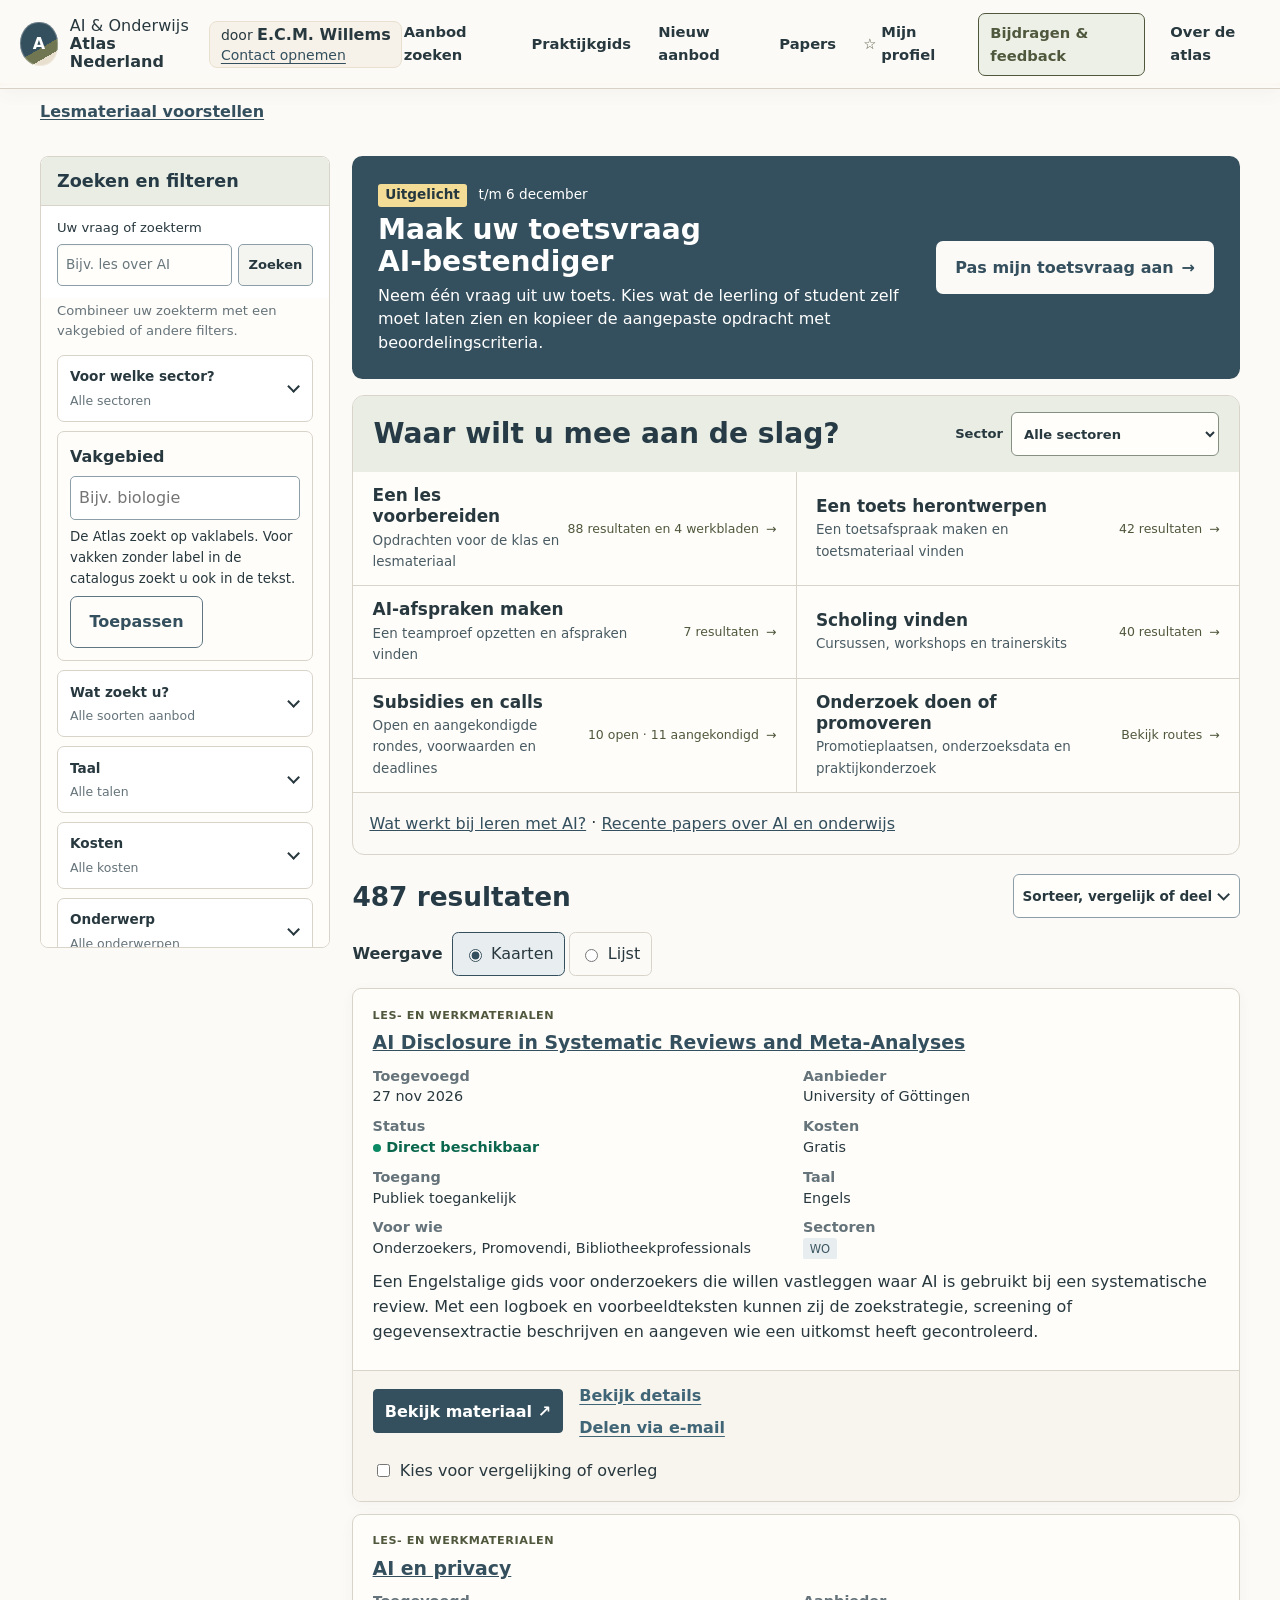
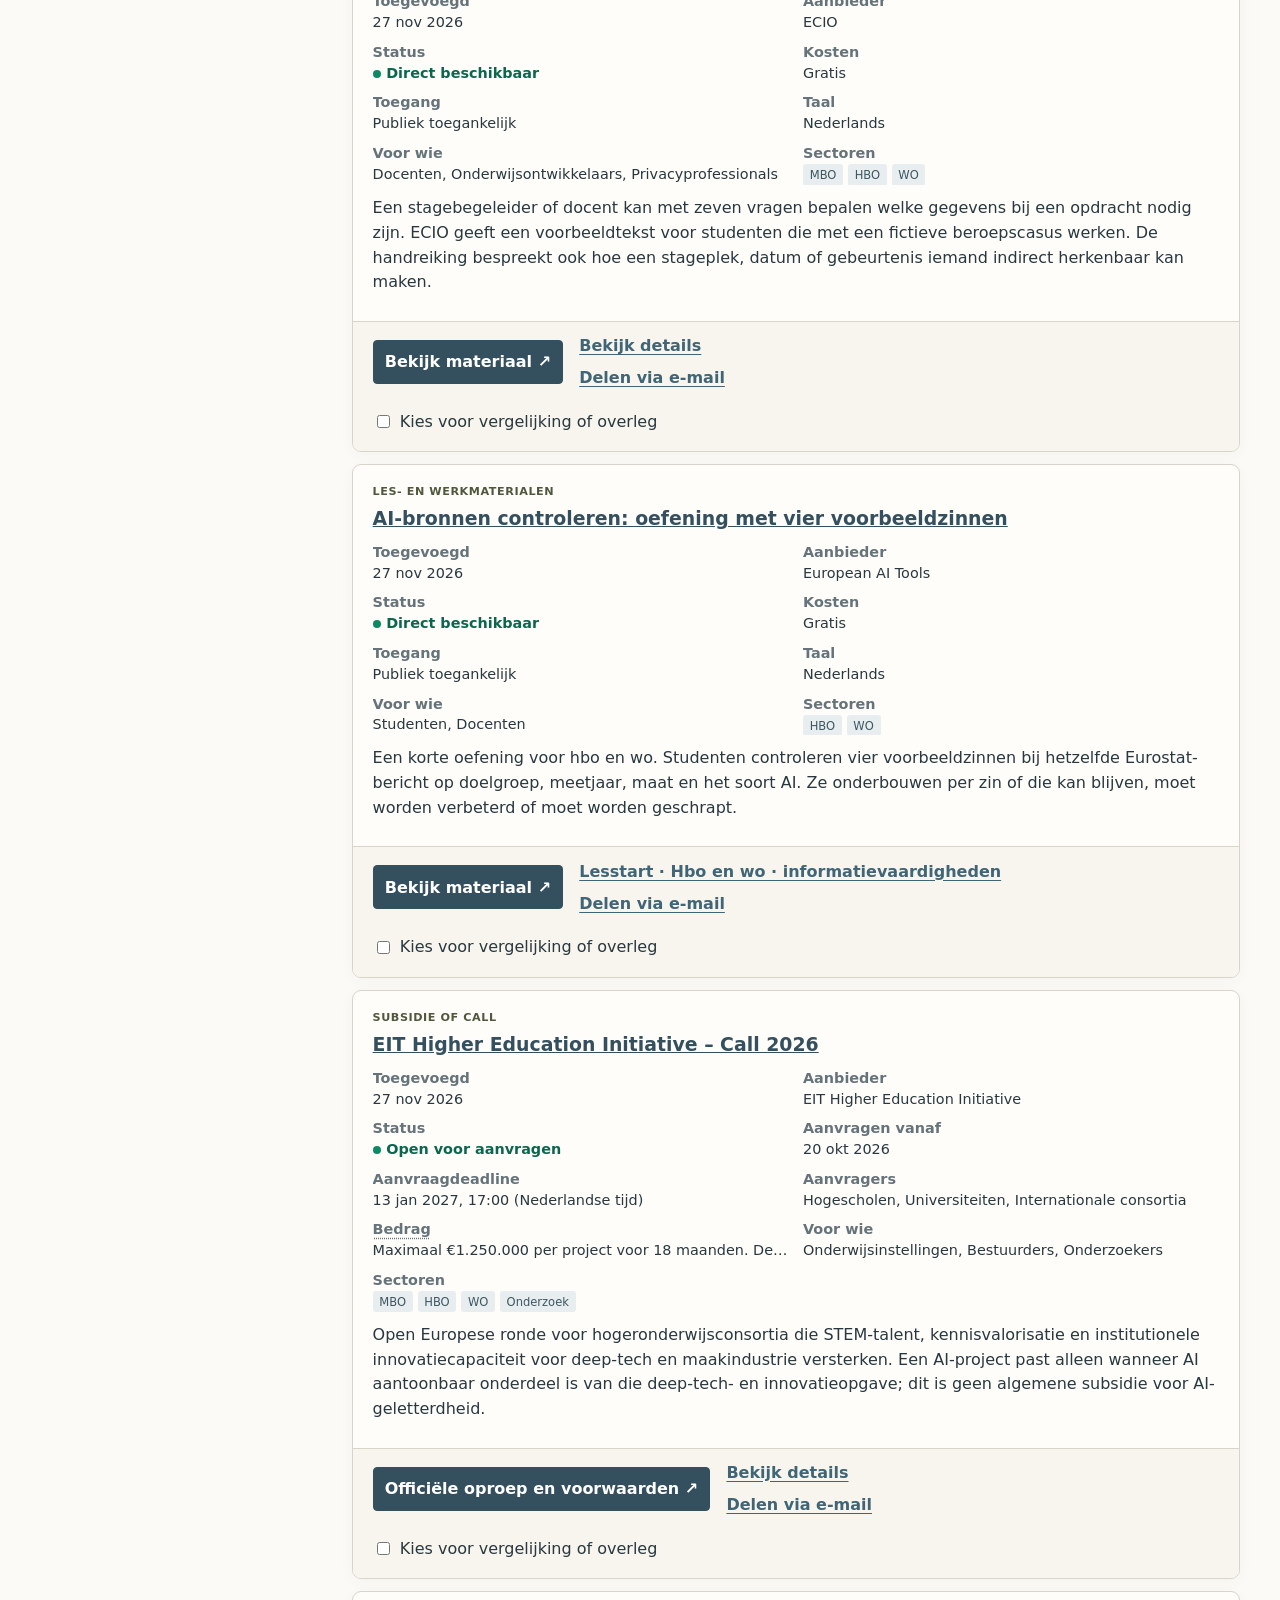
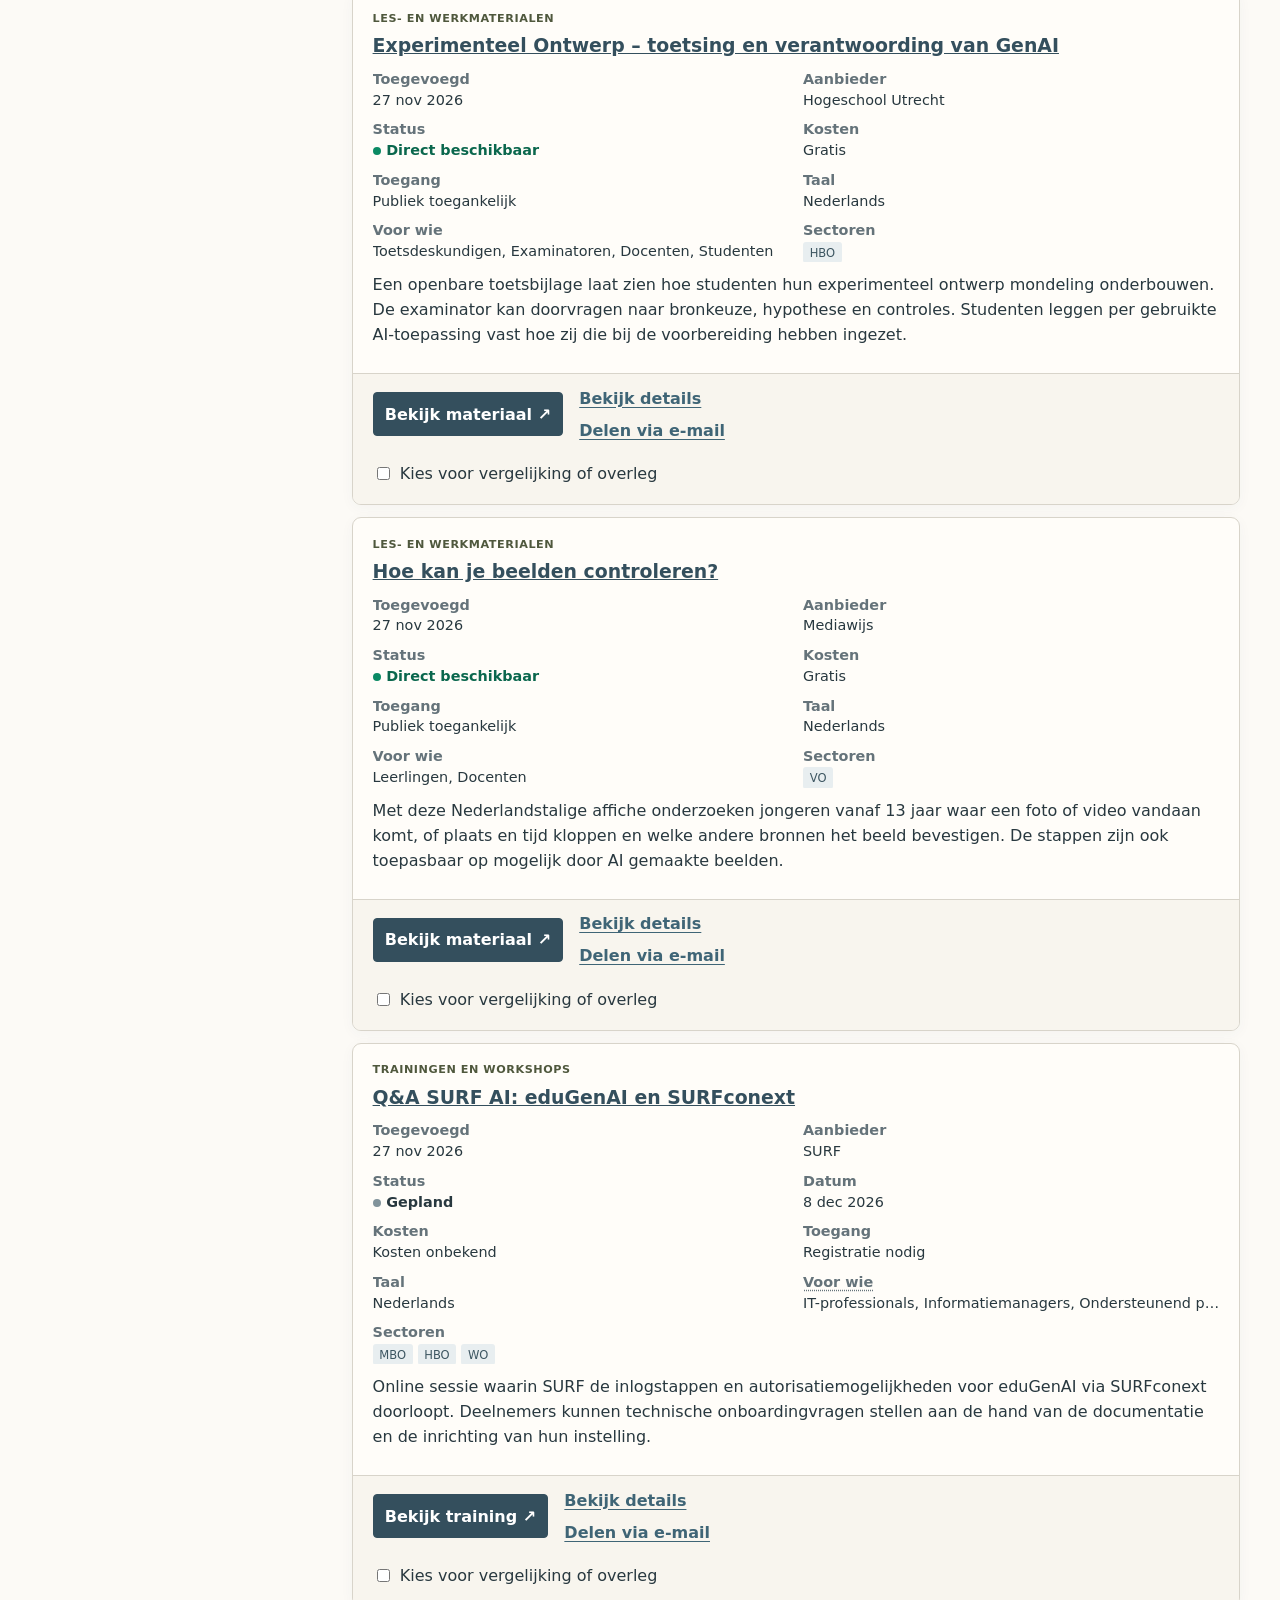
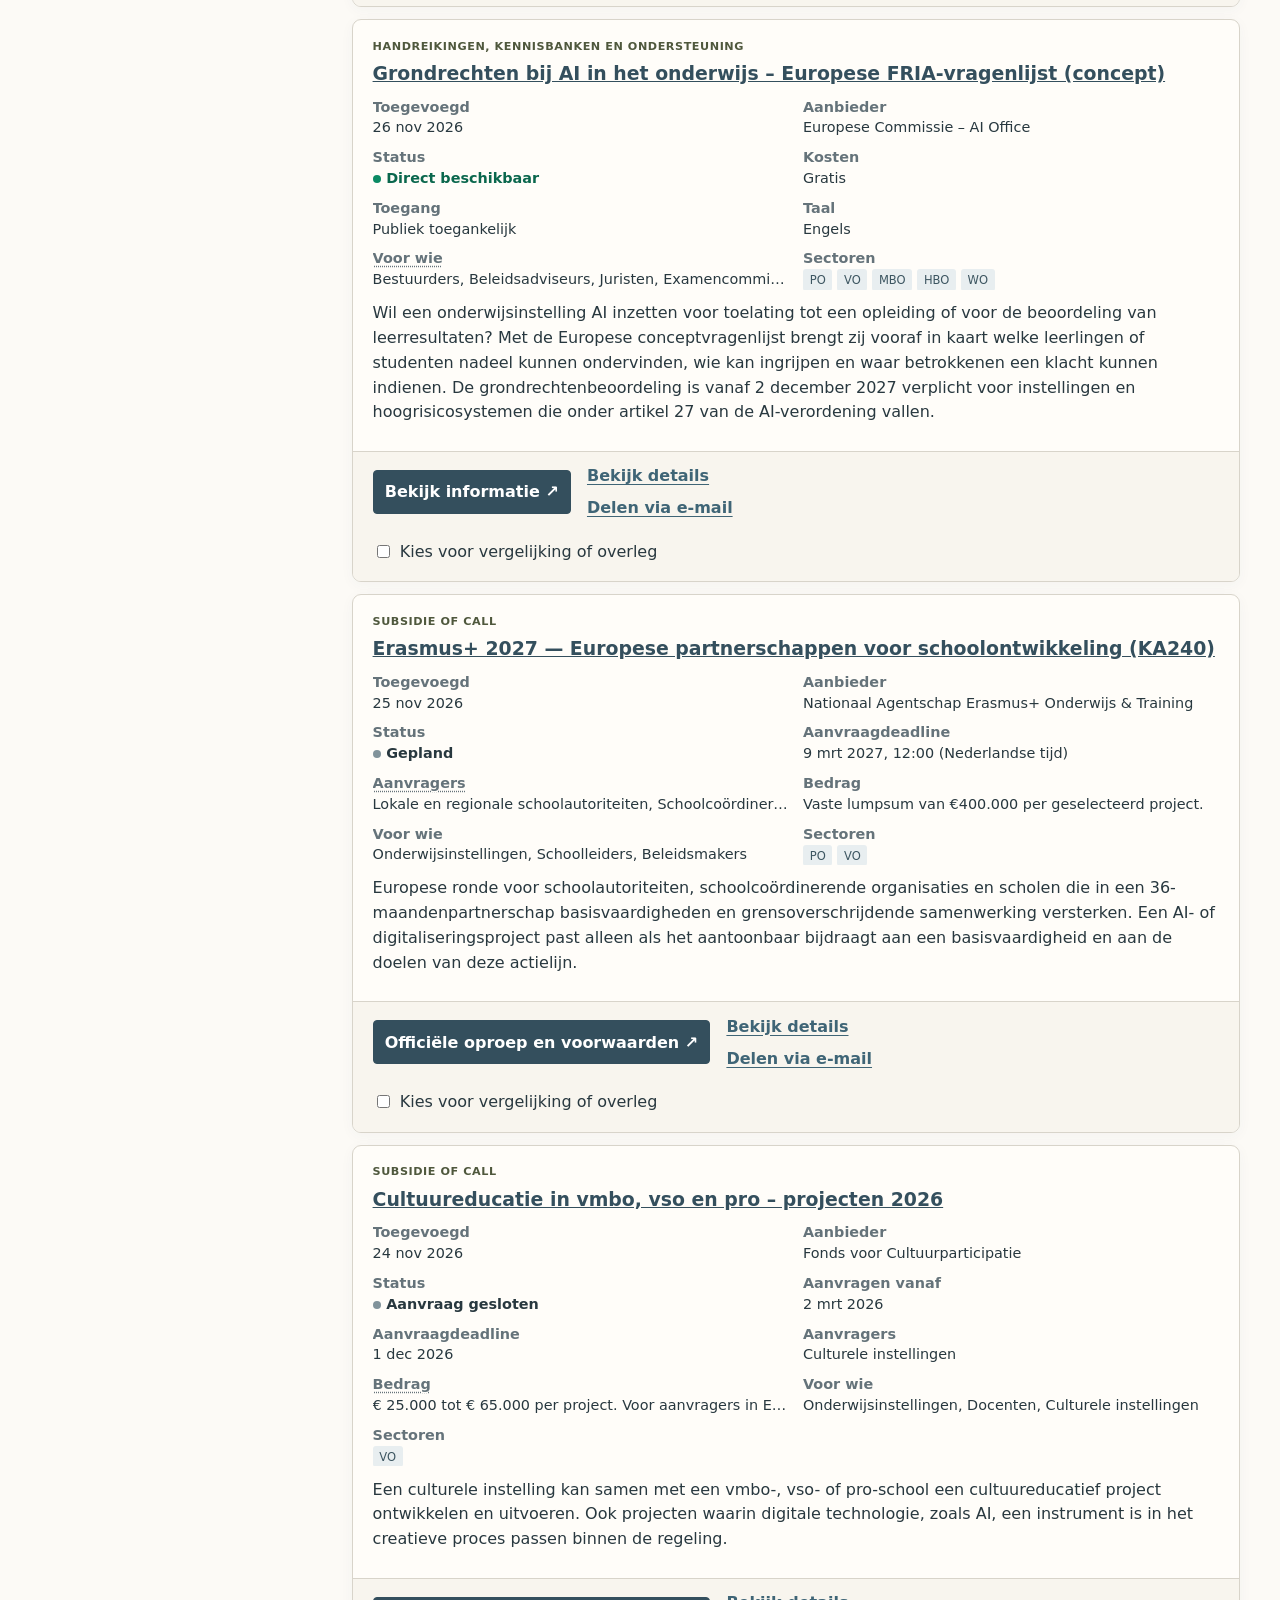
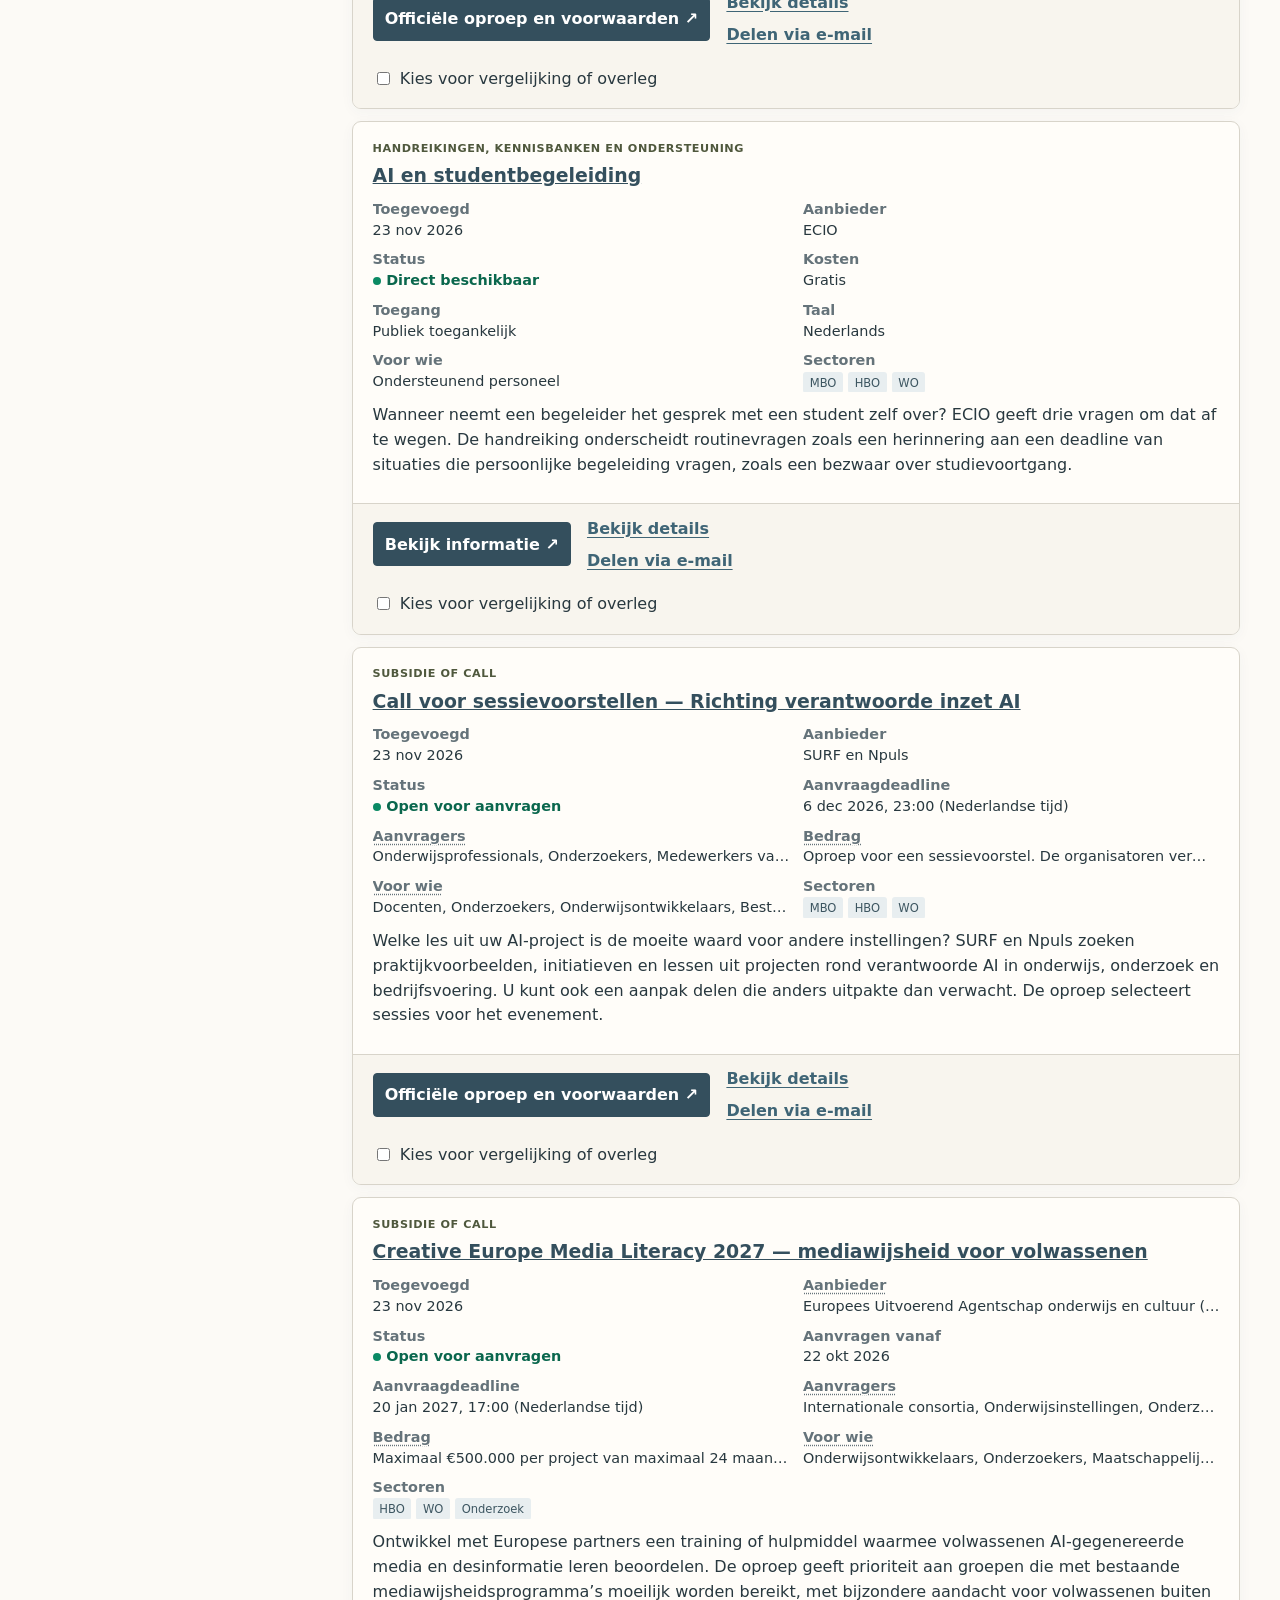
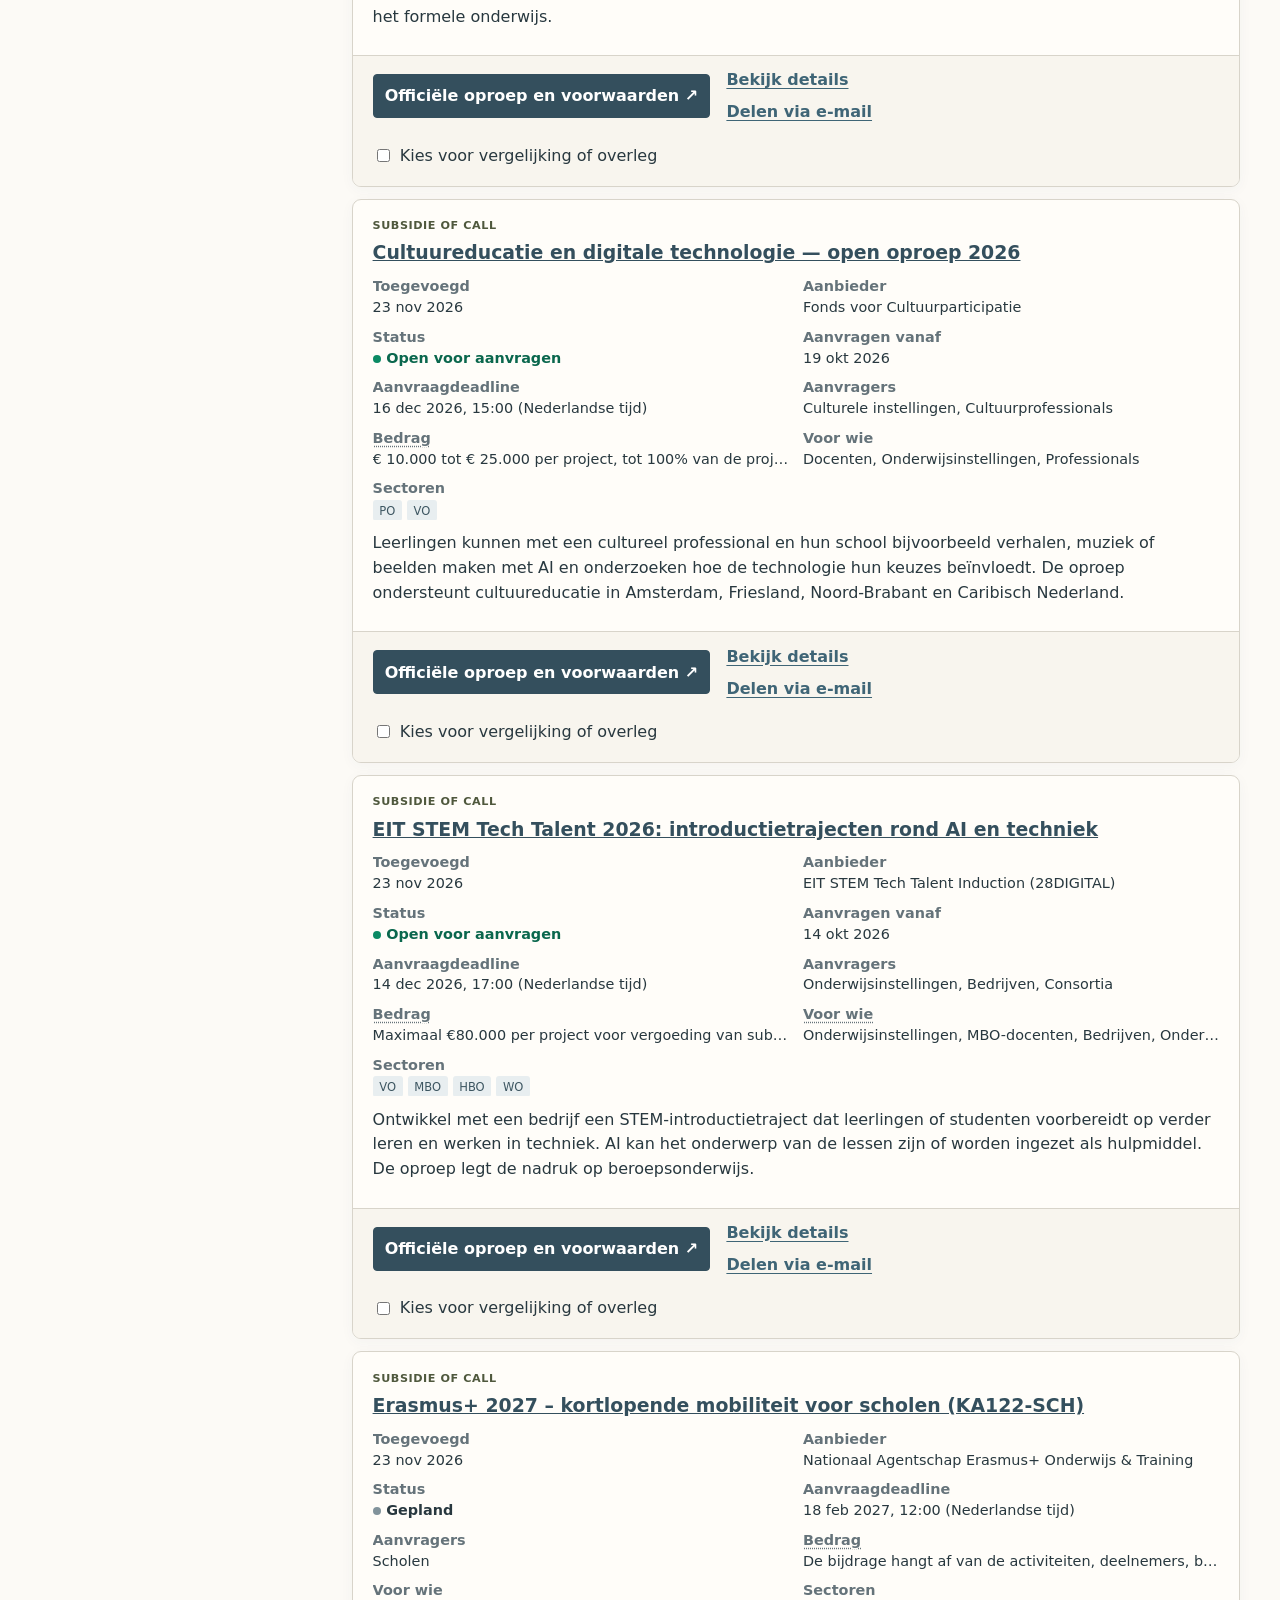
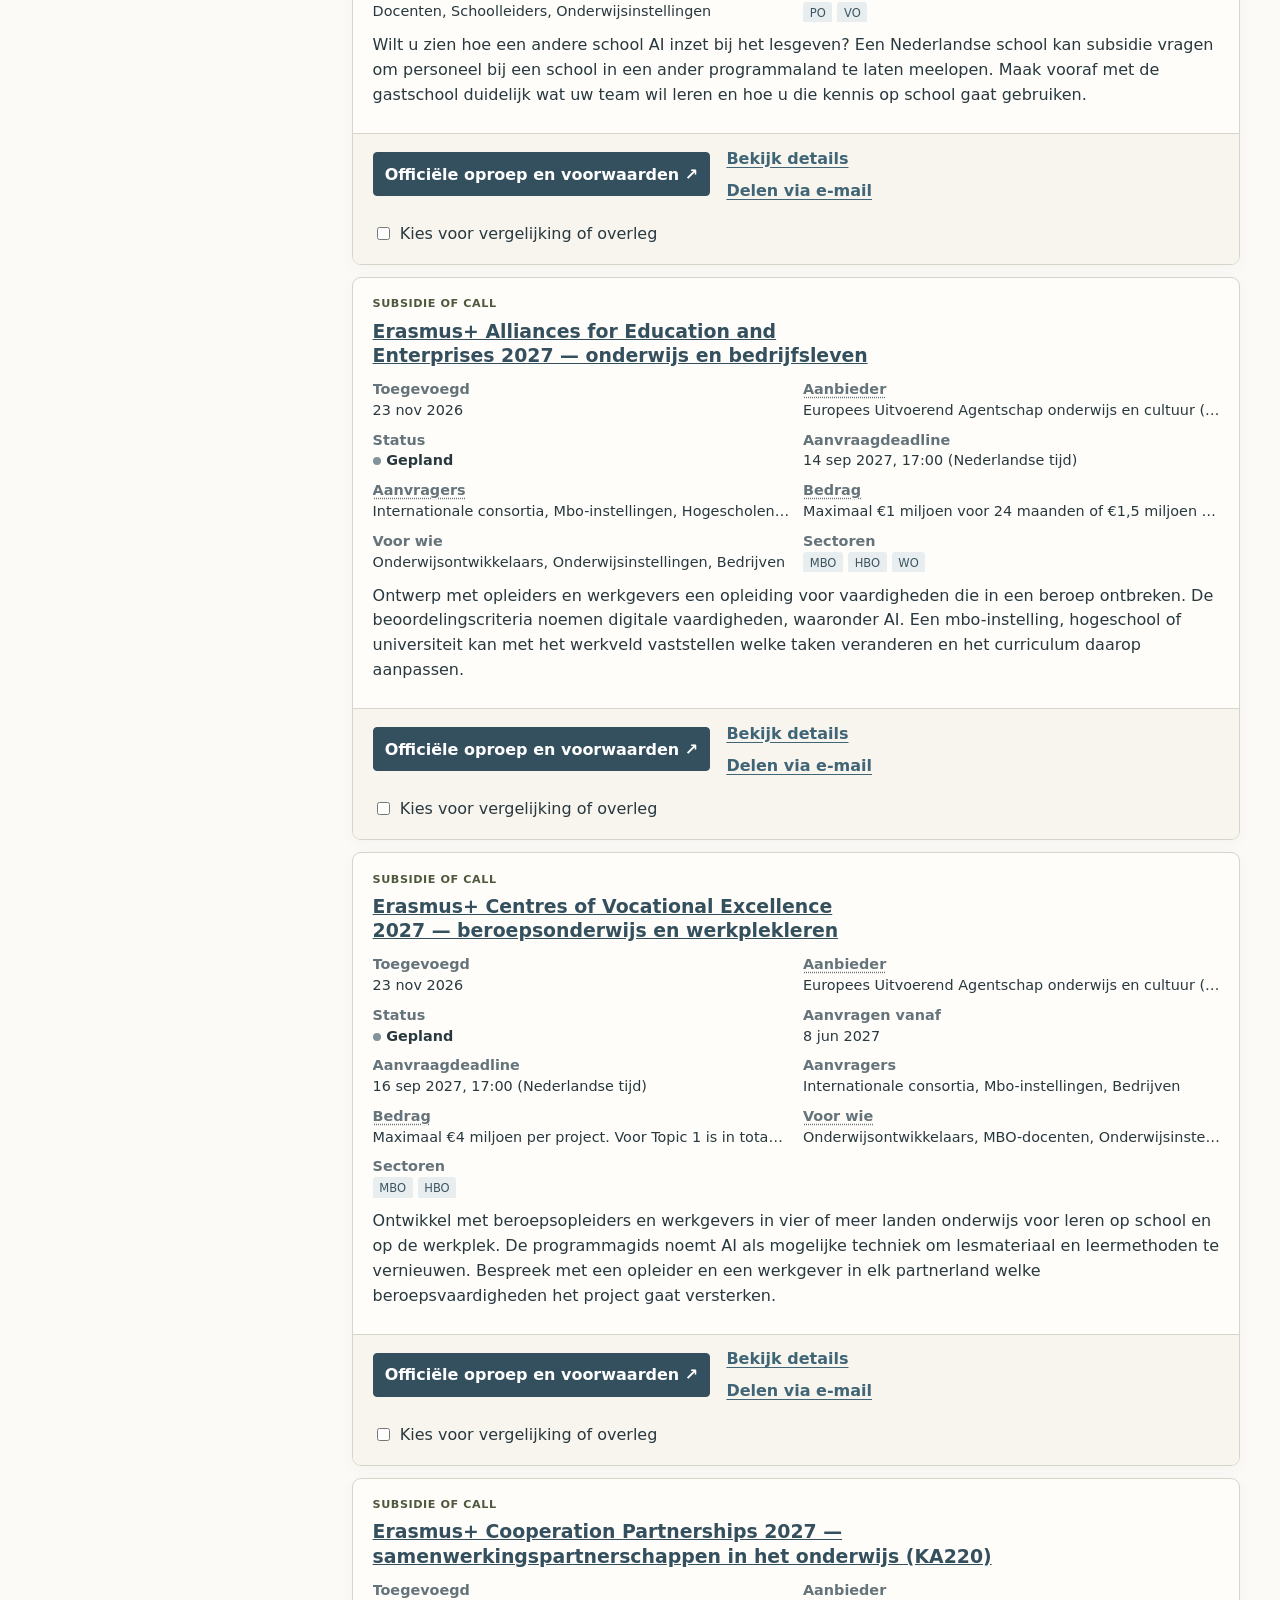
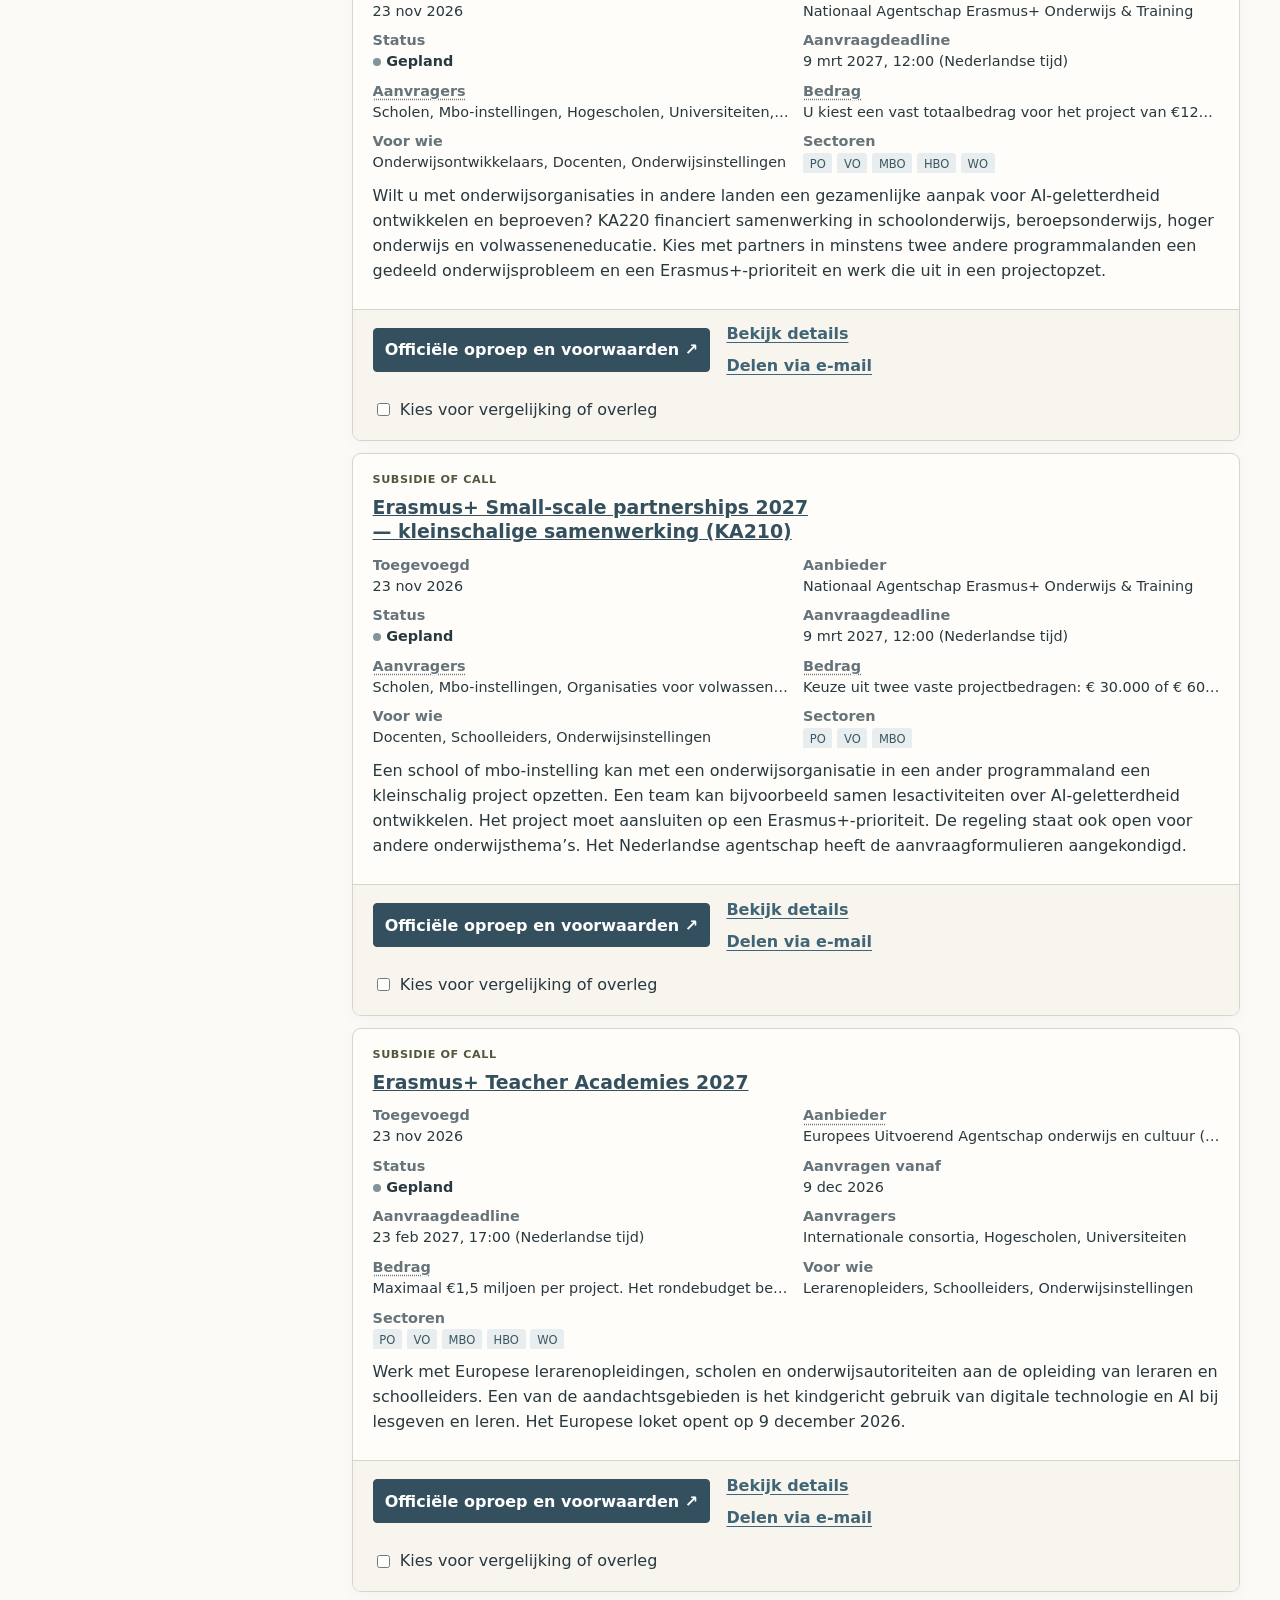
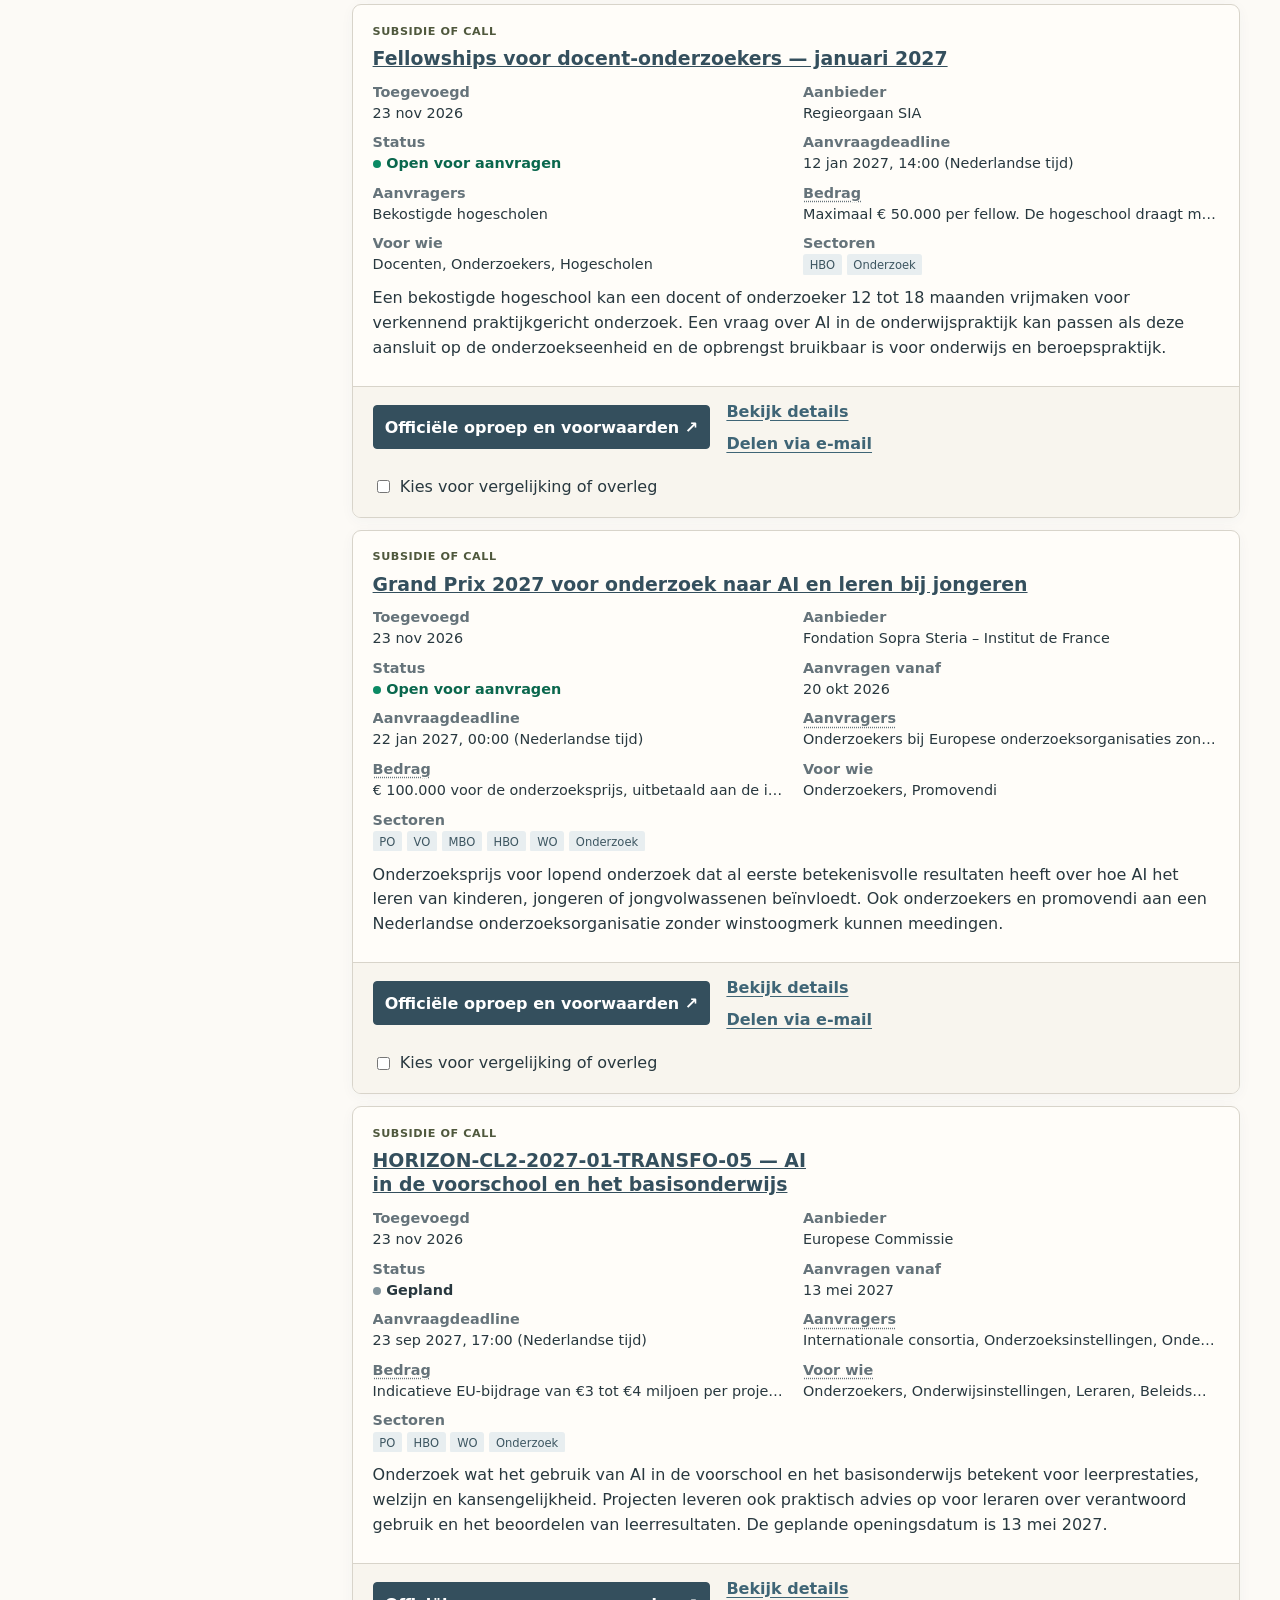
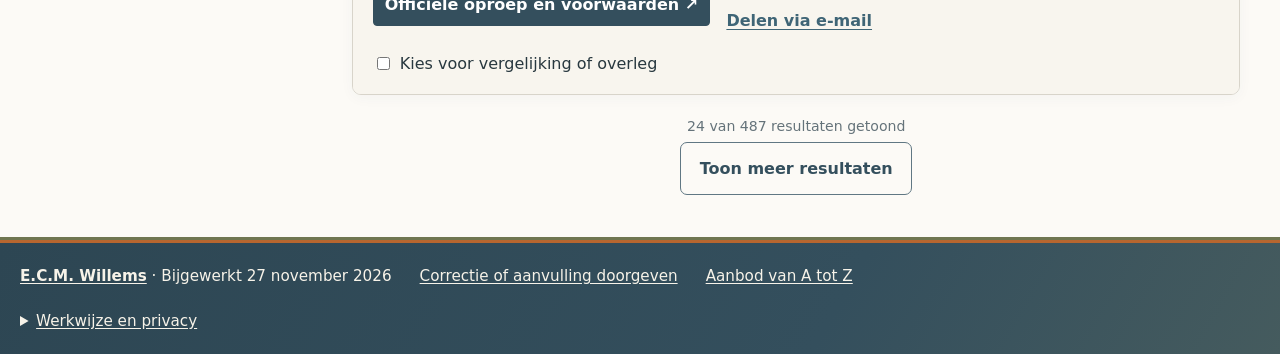
==== commit 7269e4b4: "Voeg vier werkmaterialen uit de sectorbrede zoekronde toe" ====
--- a/index.html
+++ b/index.html
@@ -99,7 +99,7 @@
       addEventListener('load', () => { if (startup.status !== 'ready') startup.fail(); });
     })();
   </script>
-  <script src="data/data-v2.js?v=57a7447d777d5fc7"></script>
+  <script src="data/data-v2.js?v=002f12996de019cb"></script>
   <script src="platform.js?v=9c77bc807e04bd19"></script>
   <script src="catalog.js?v=8ae5a2303b9a3a2a"></script>
   <script src="governance.js?v=81b43b5159bf102b"></script>
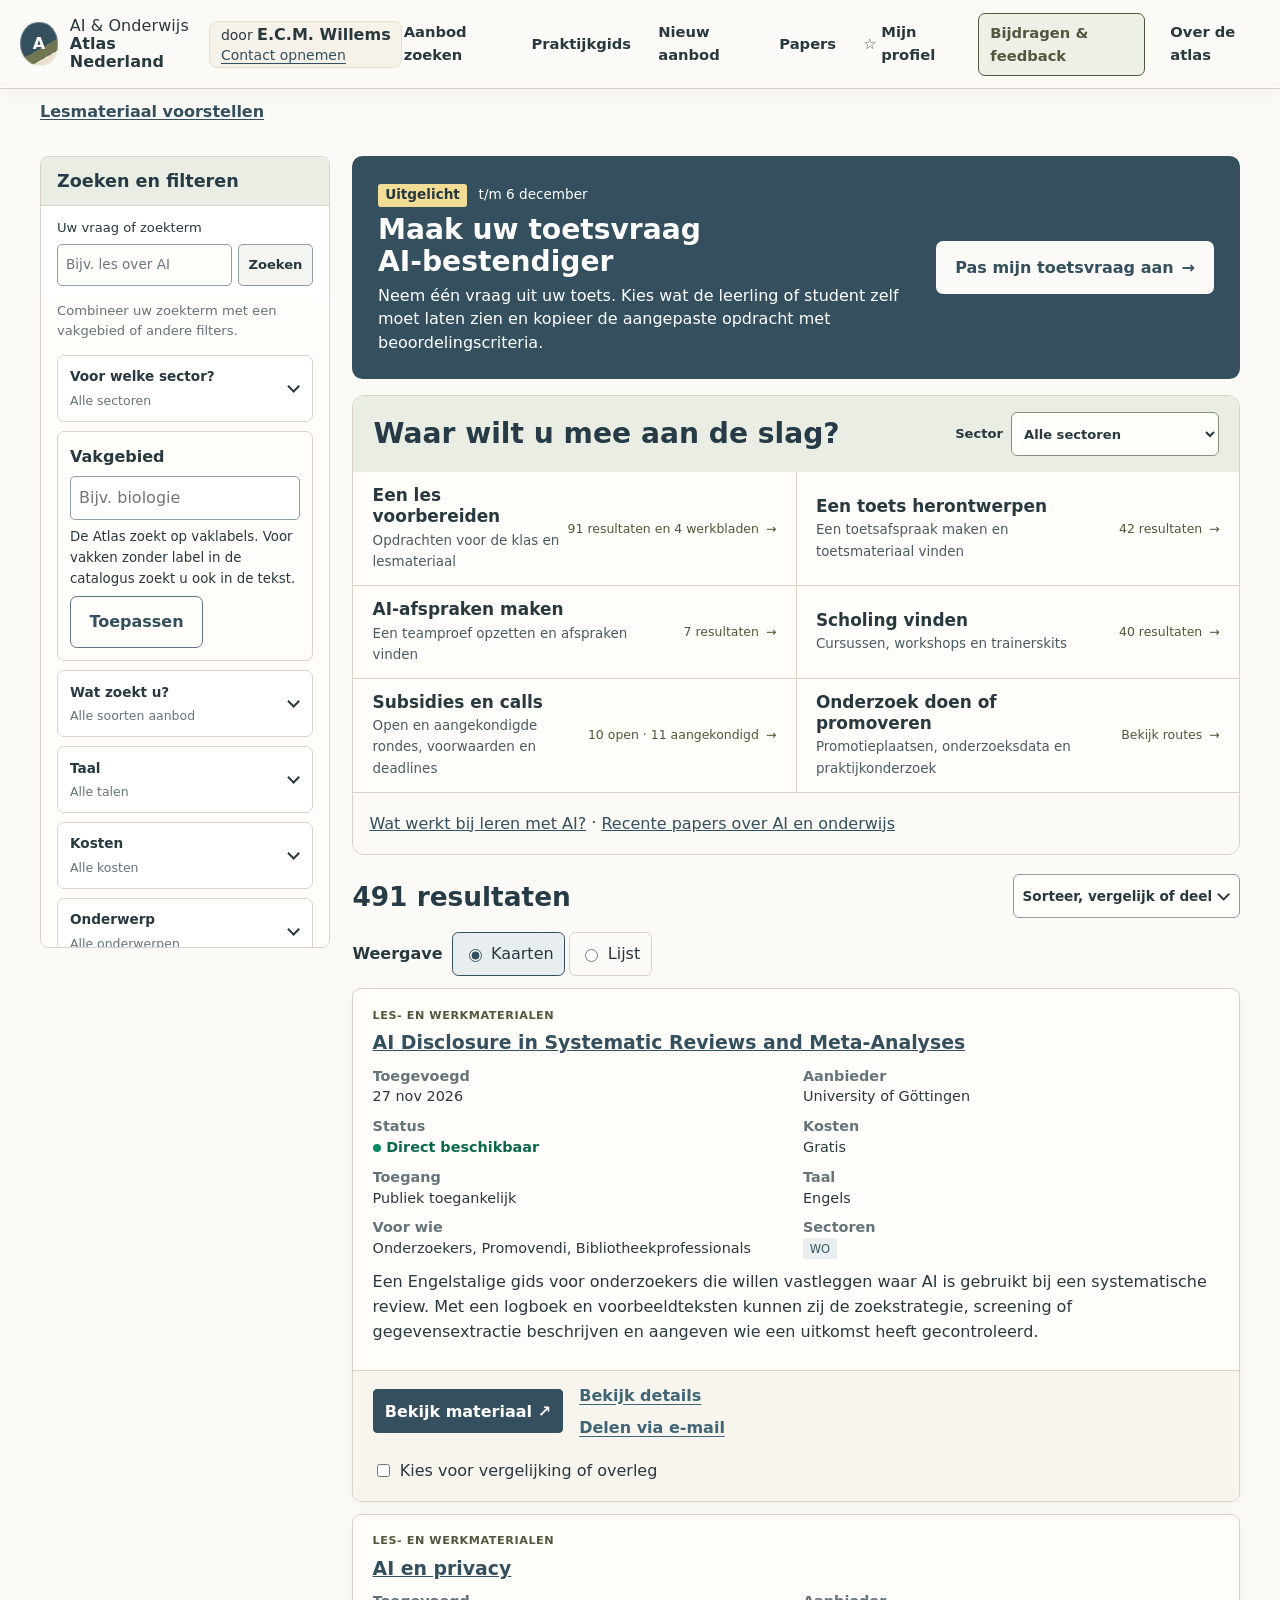
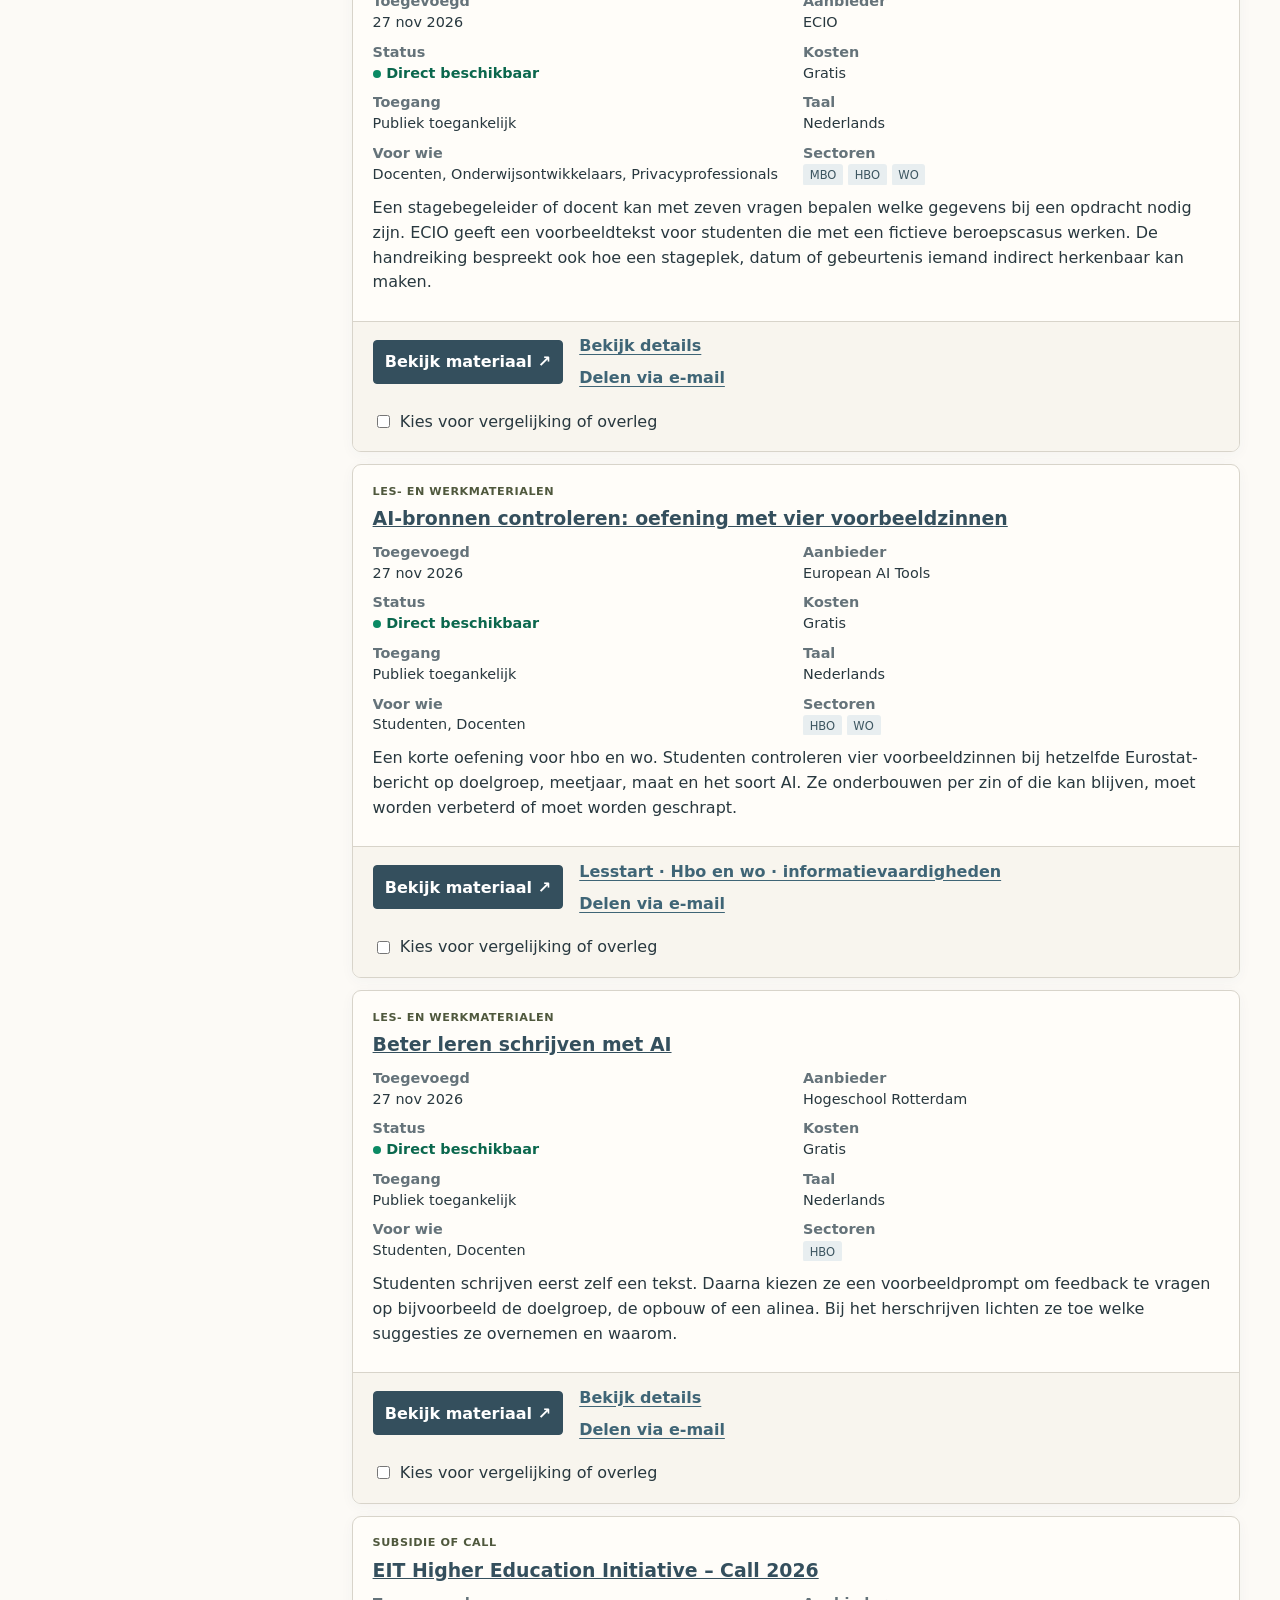
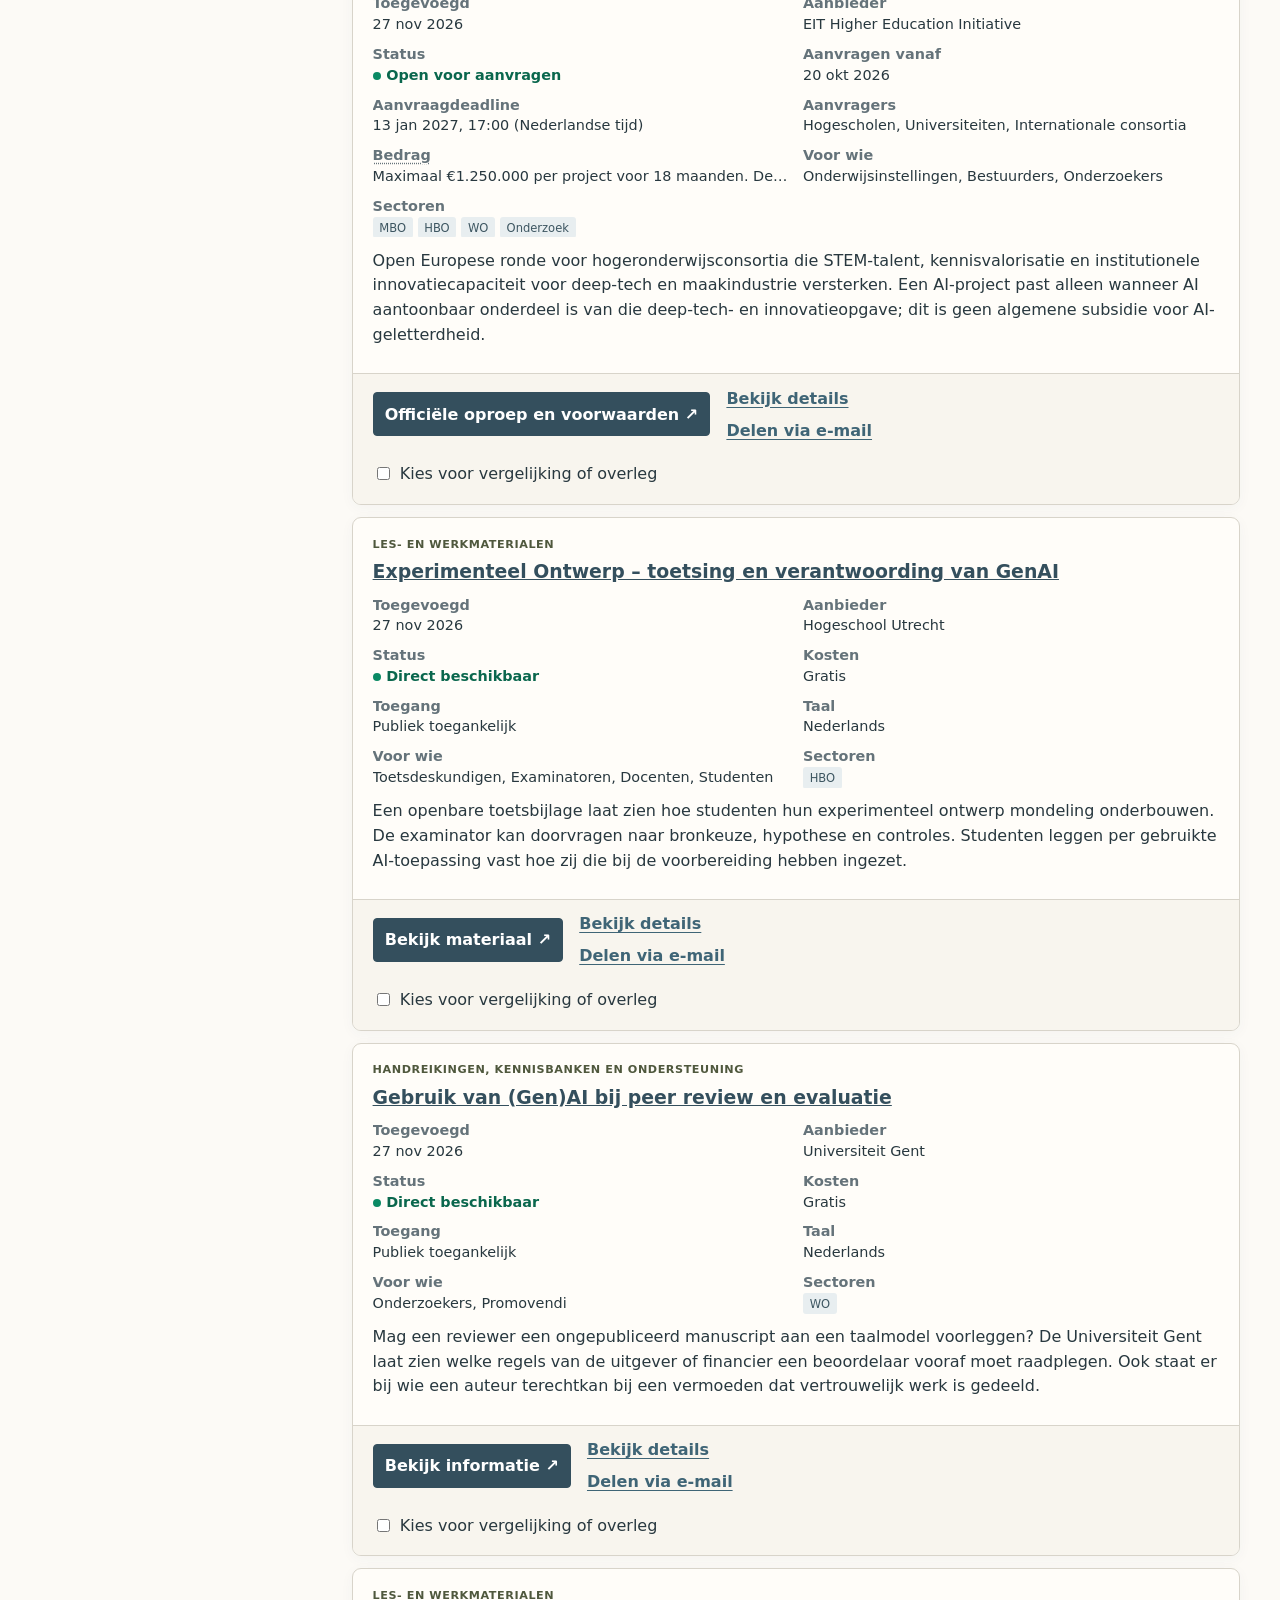
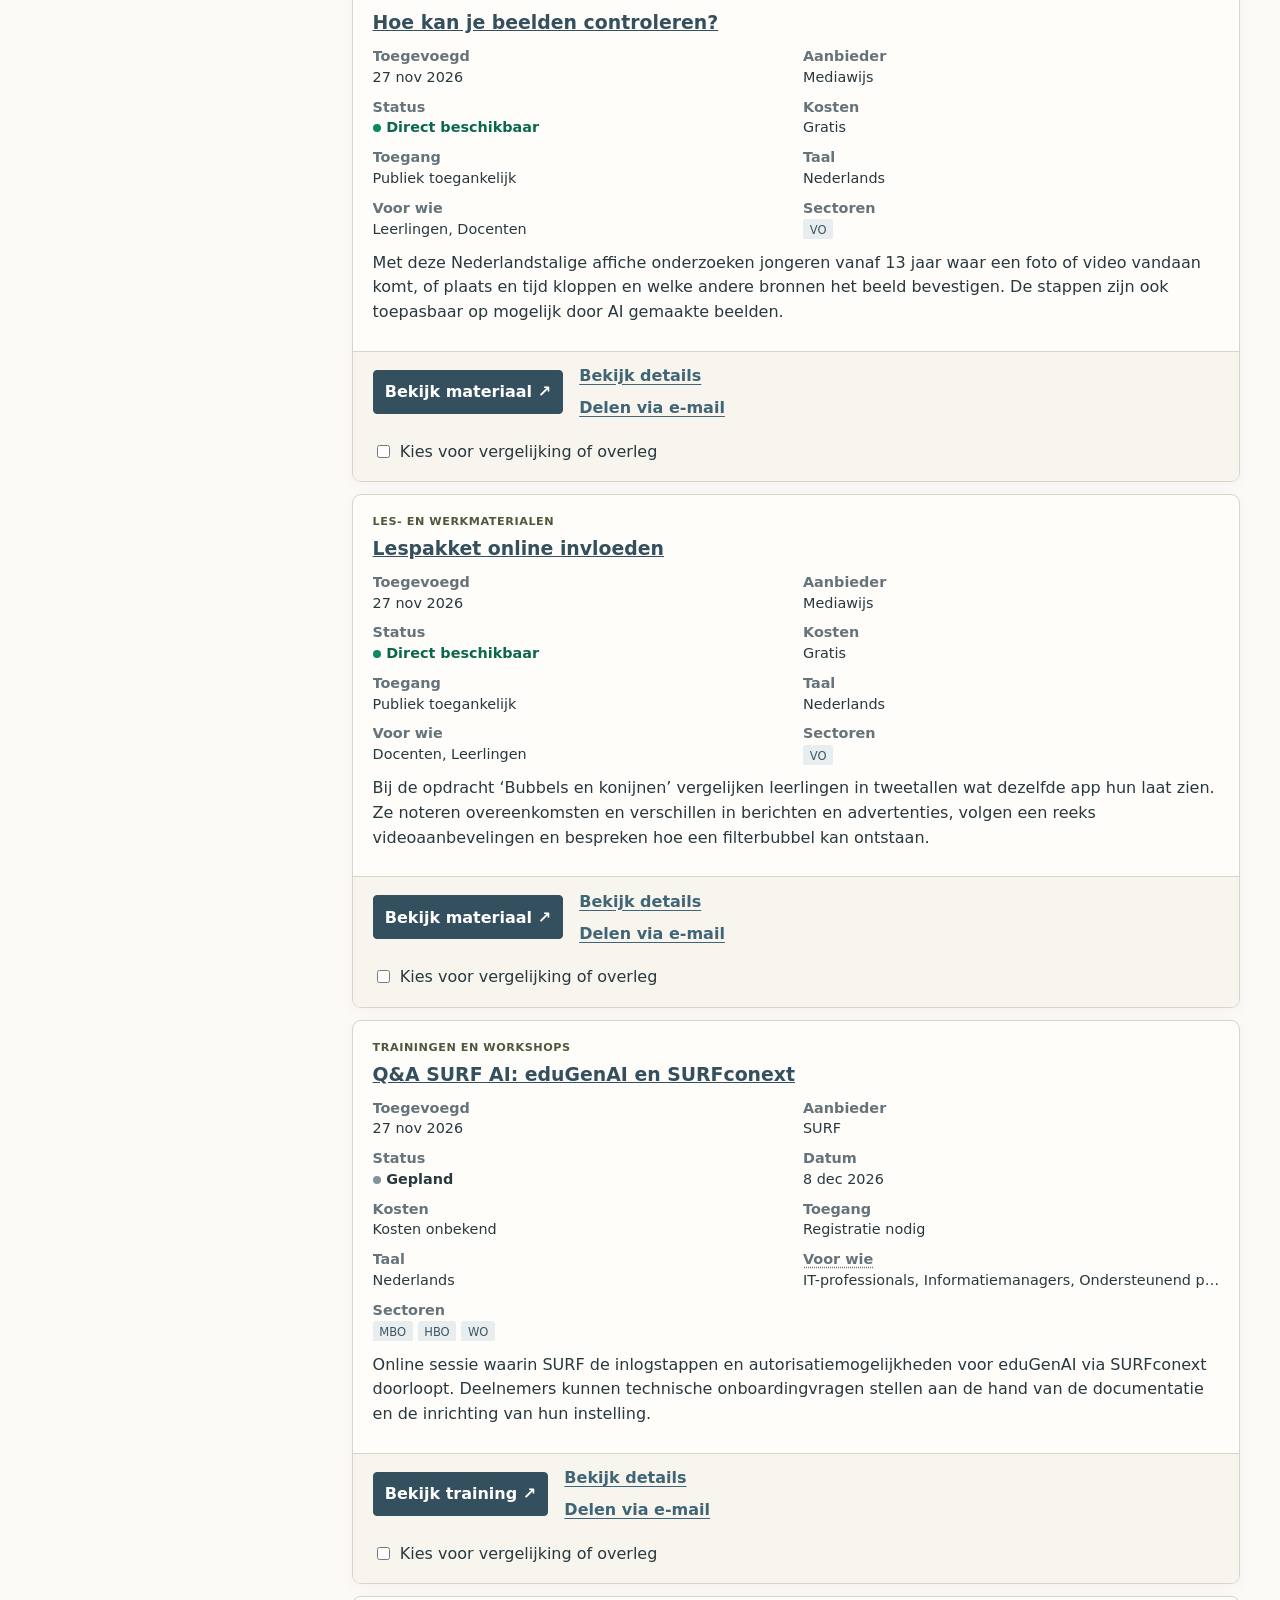
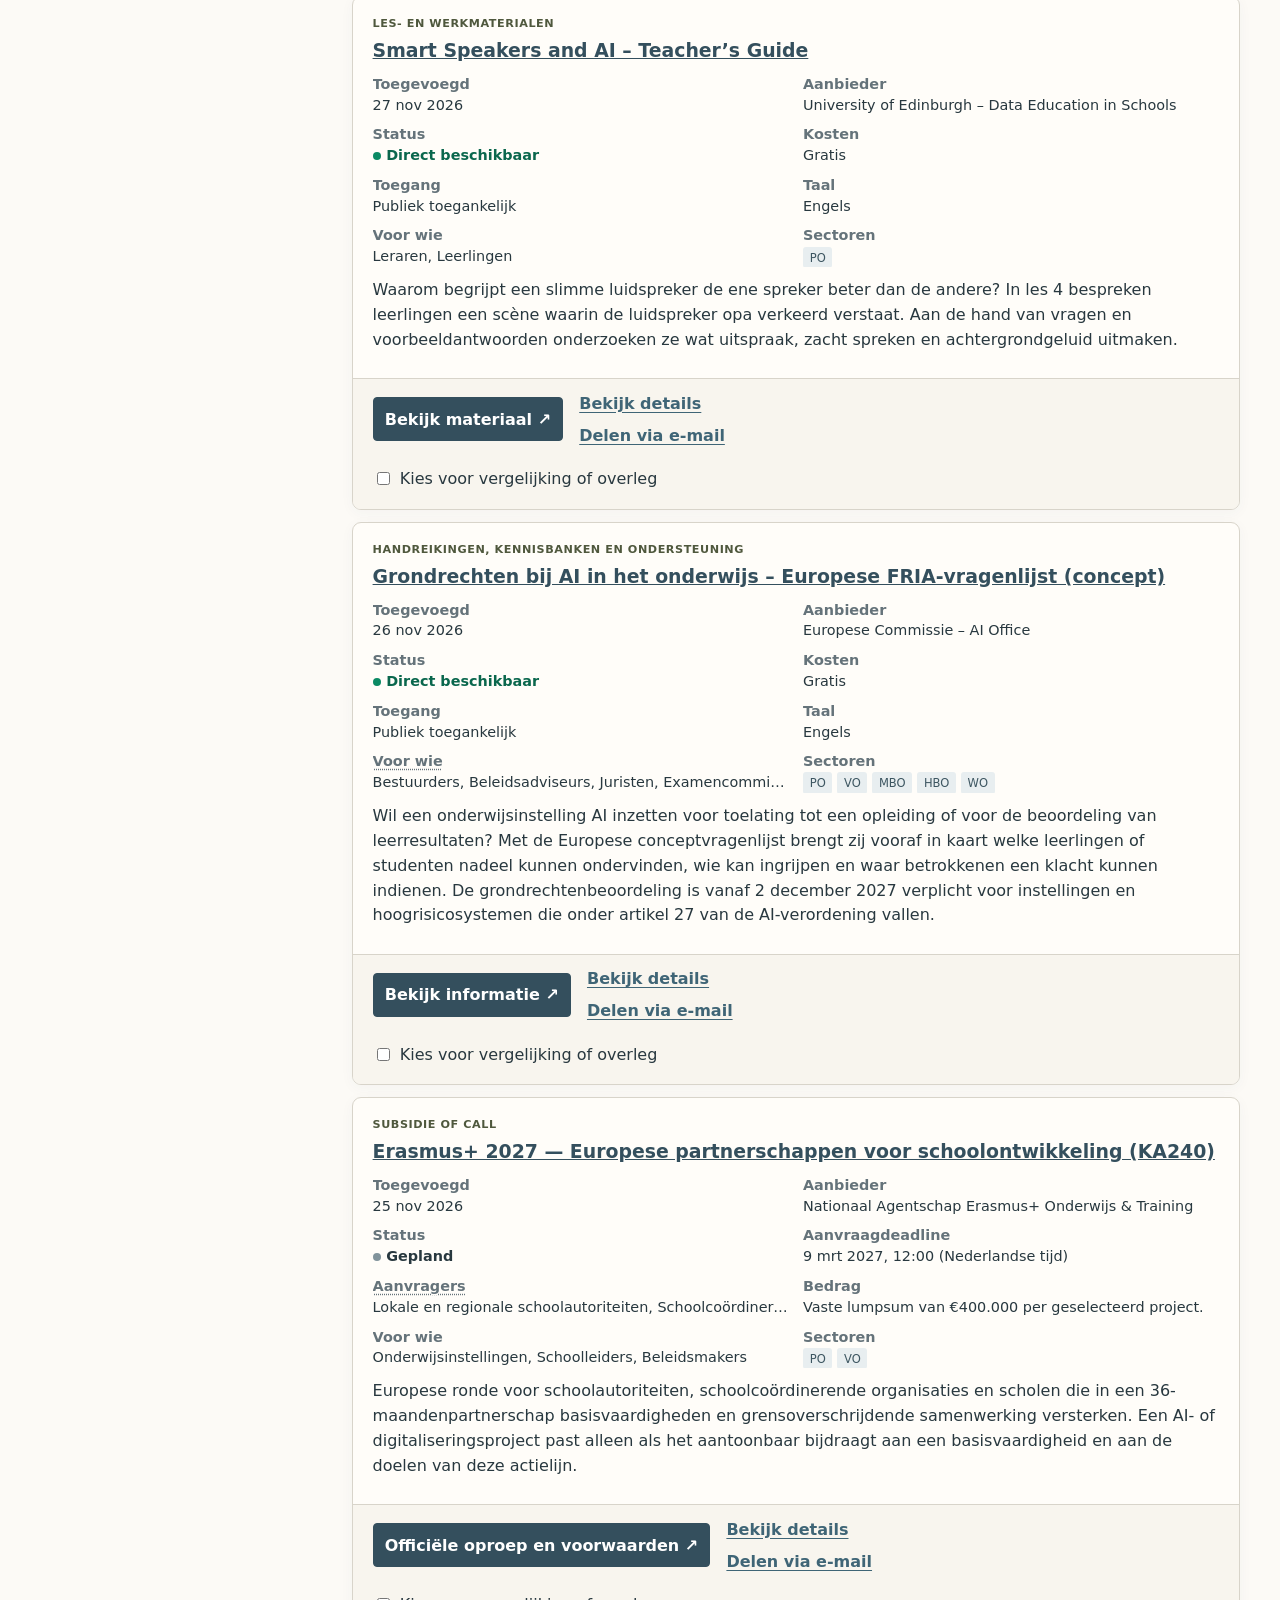
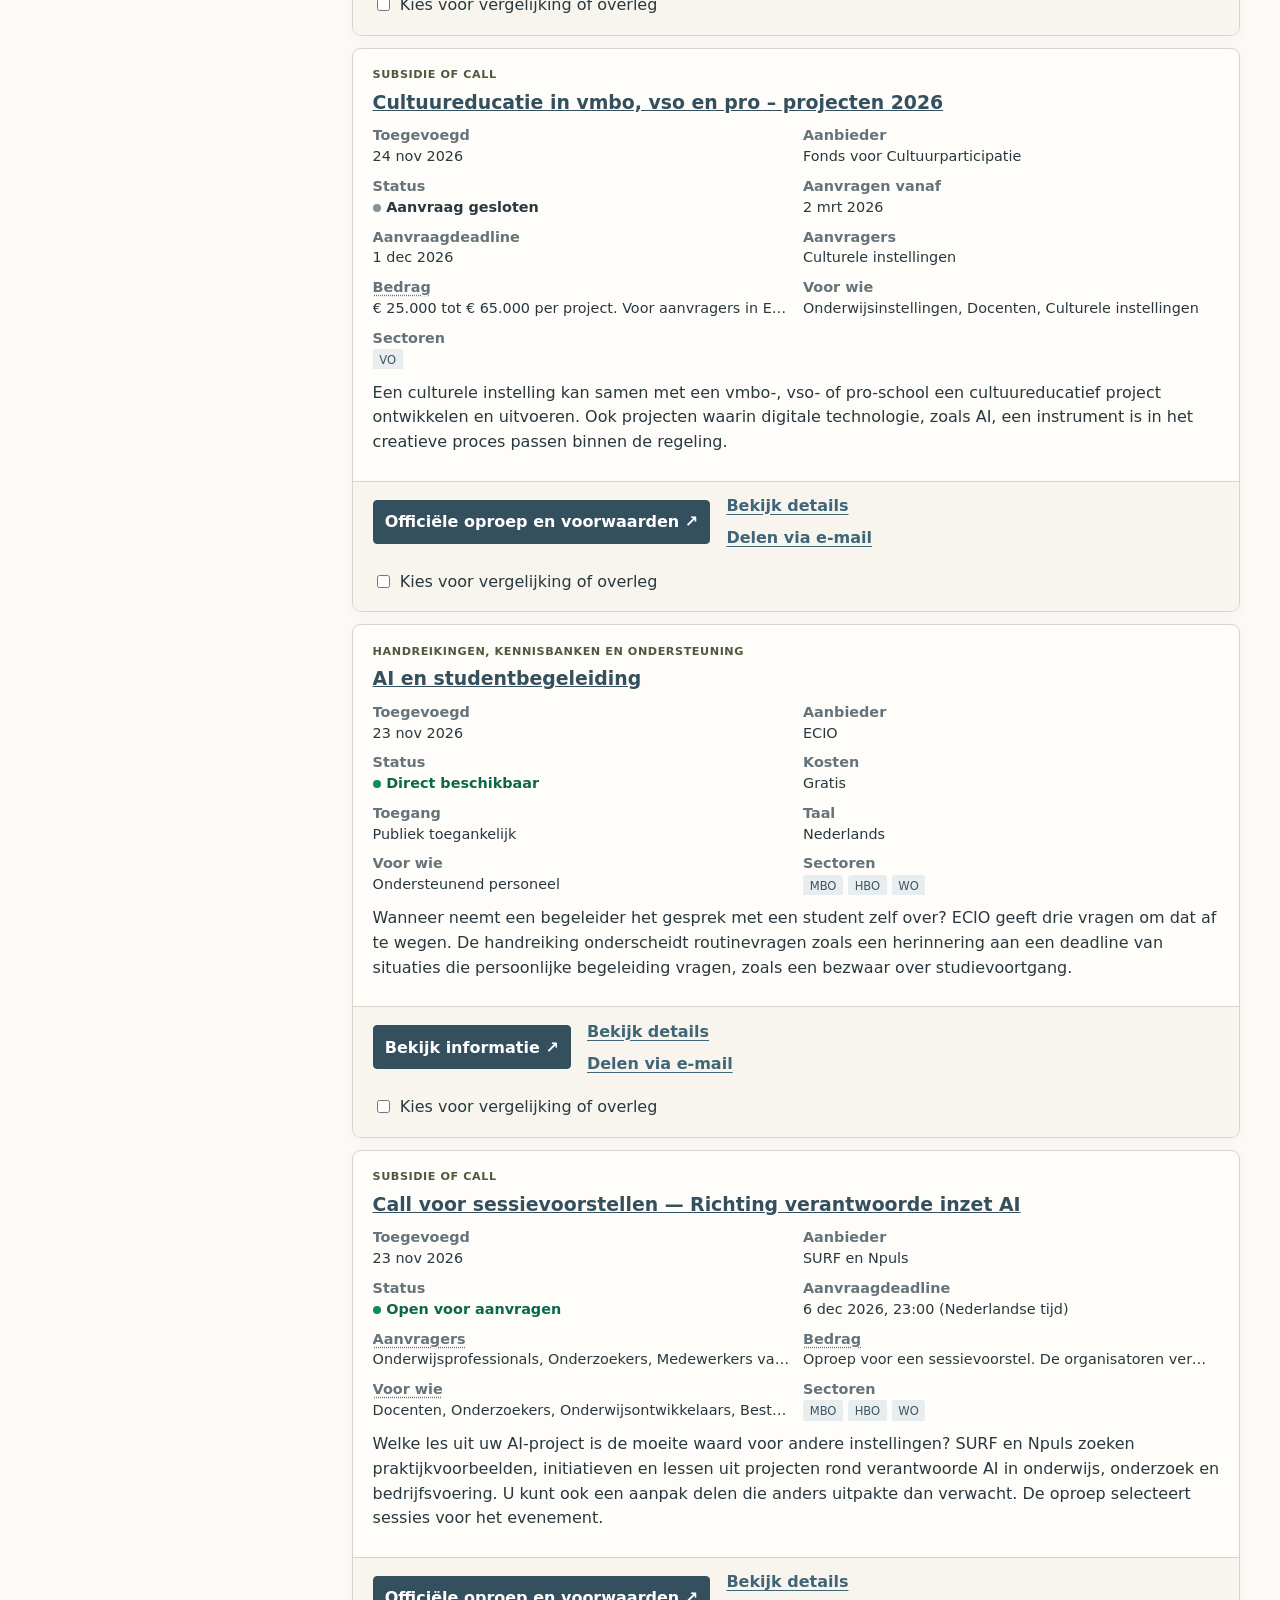
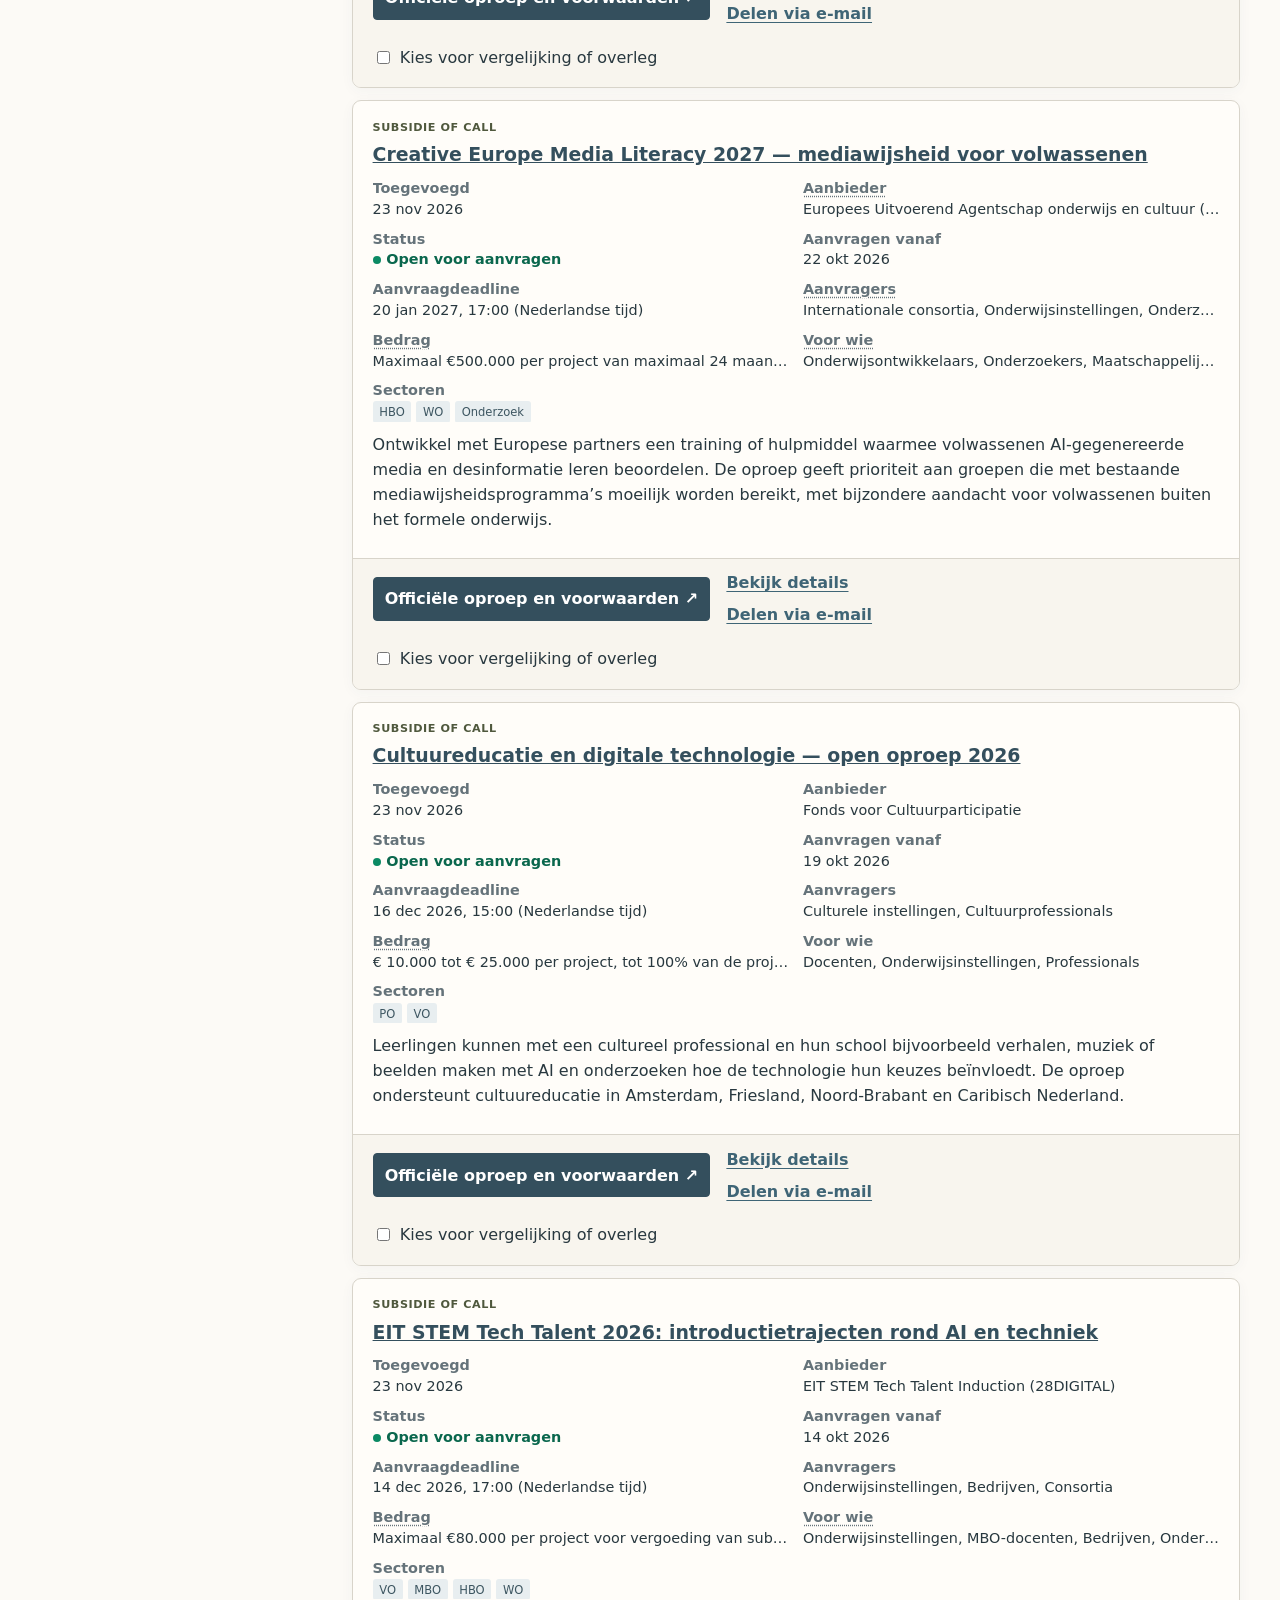
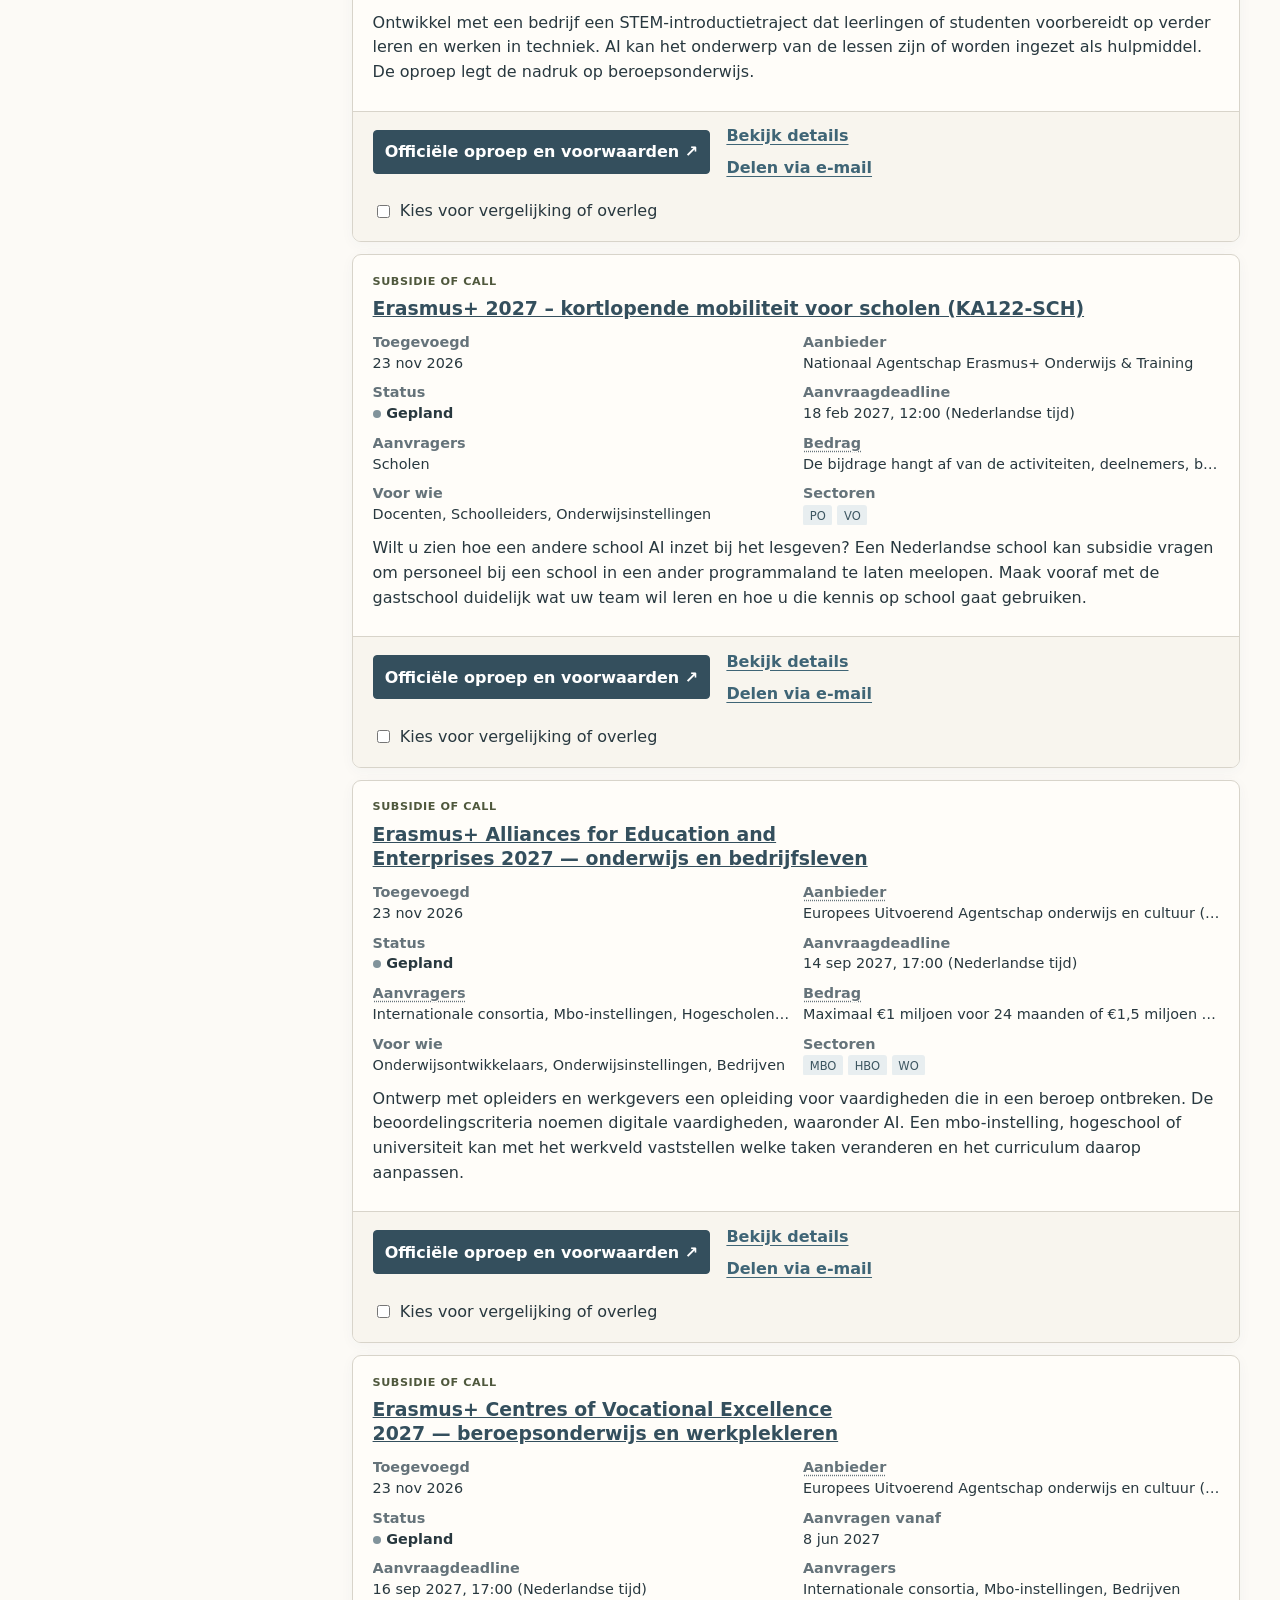
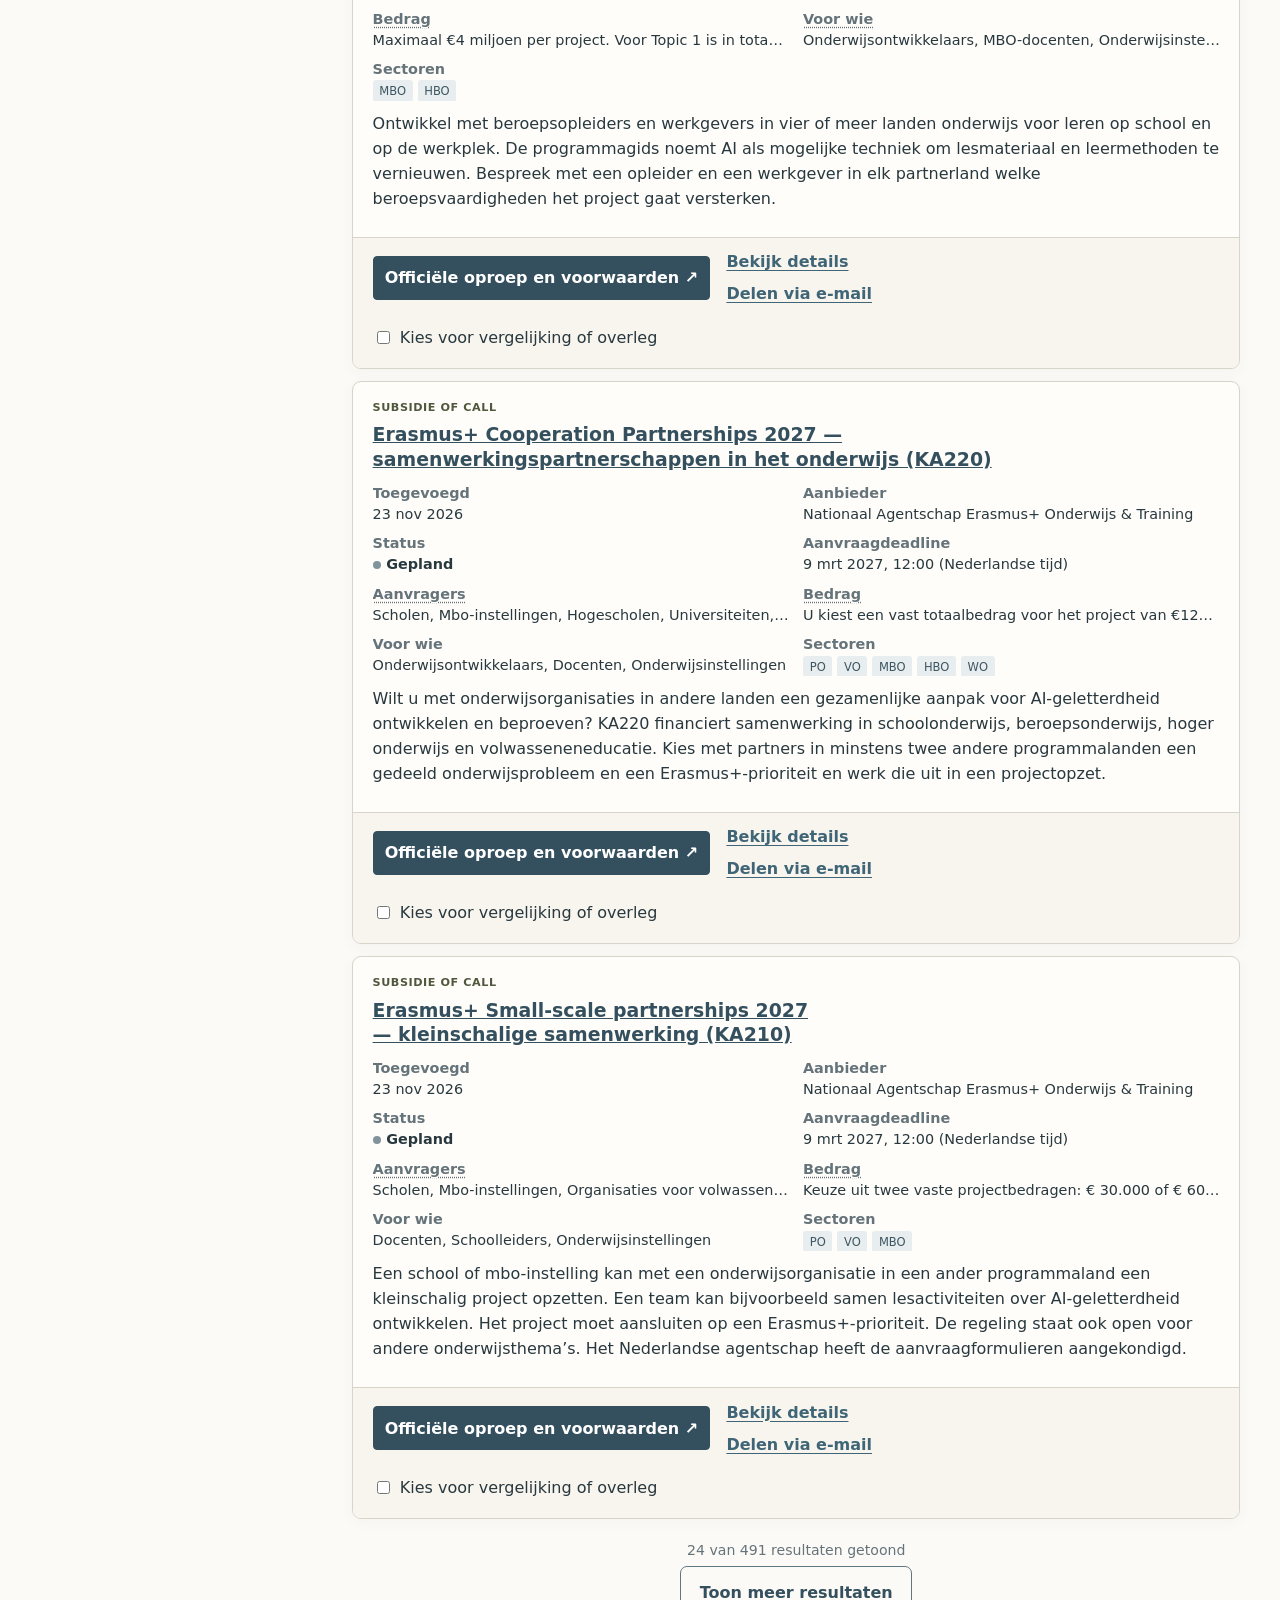
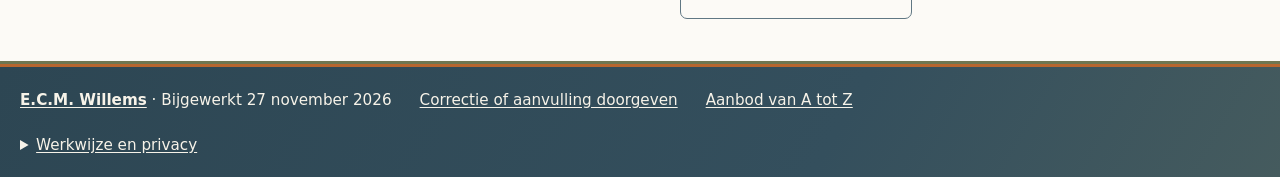
==== commit 5a183a6b: "Voeg vier praktijkbronnen toe en sluit de verlopen SPRONG-ronde" ====
--- a/index.html
+++ b/index.html
@@ -99,7 +99,7 @@
       addEventListener('load', () => { if (startup.status !== 'ready') startup.fail(); });
     })();
   </script>
-  <script src="data/data-v2.js?v=002f12996de019cb"></script>
+  <script src="data/data-v2.js?v=83482e522523623a"></script>
   <script src="platform.js?v=9c77bc807e04bd19"></script>
   <script src="catalog.js?v=8ae5a2303b9a3a2a"></script>
   <script src="governance.js?v=81b43b5159bf102b"></script>
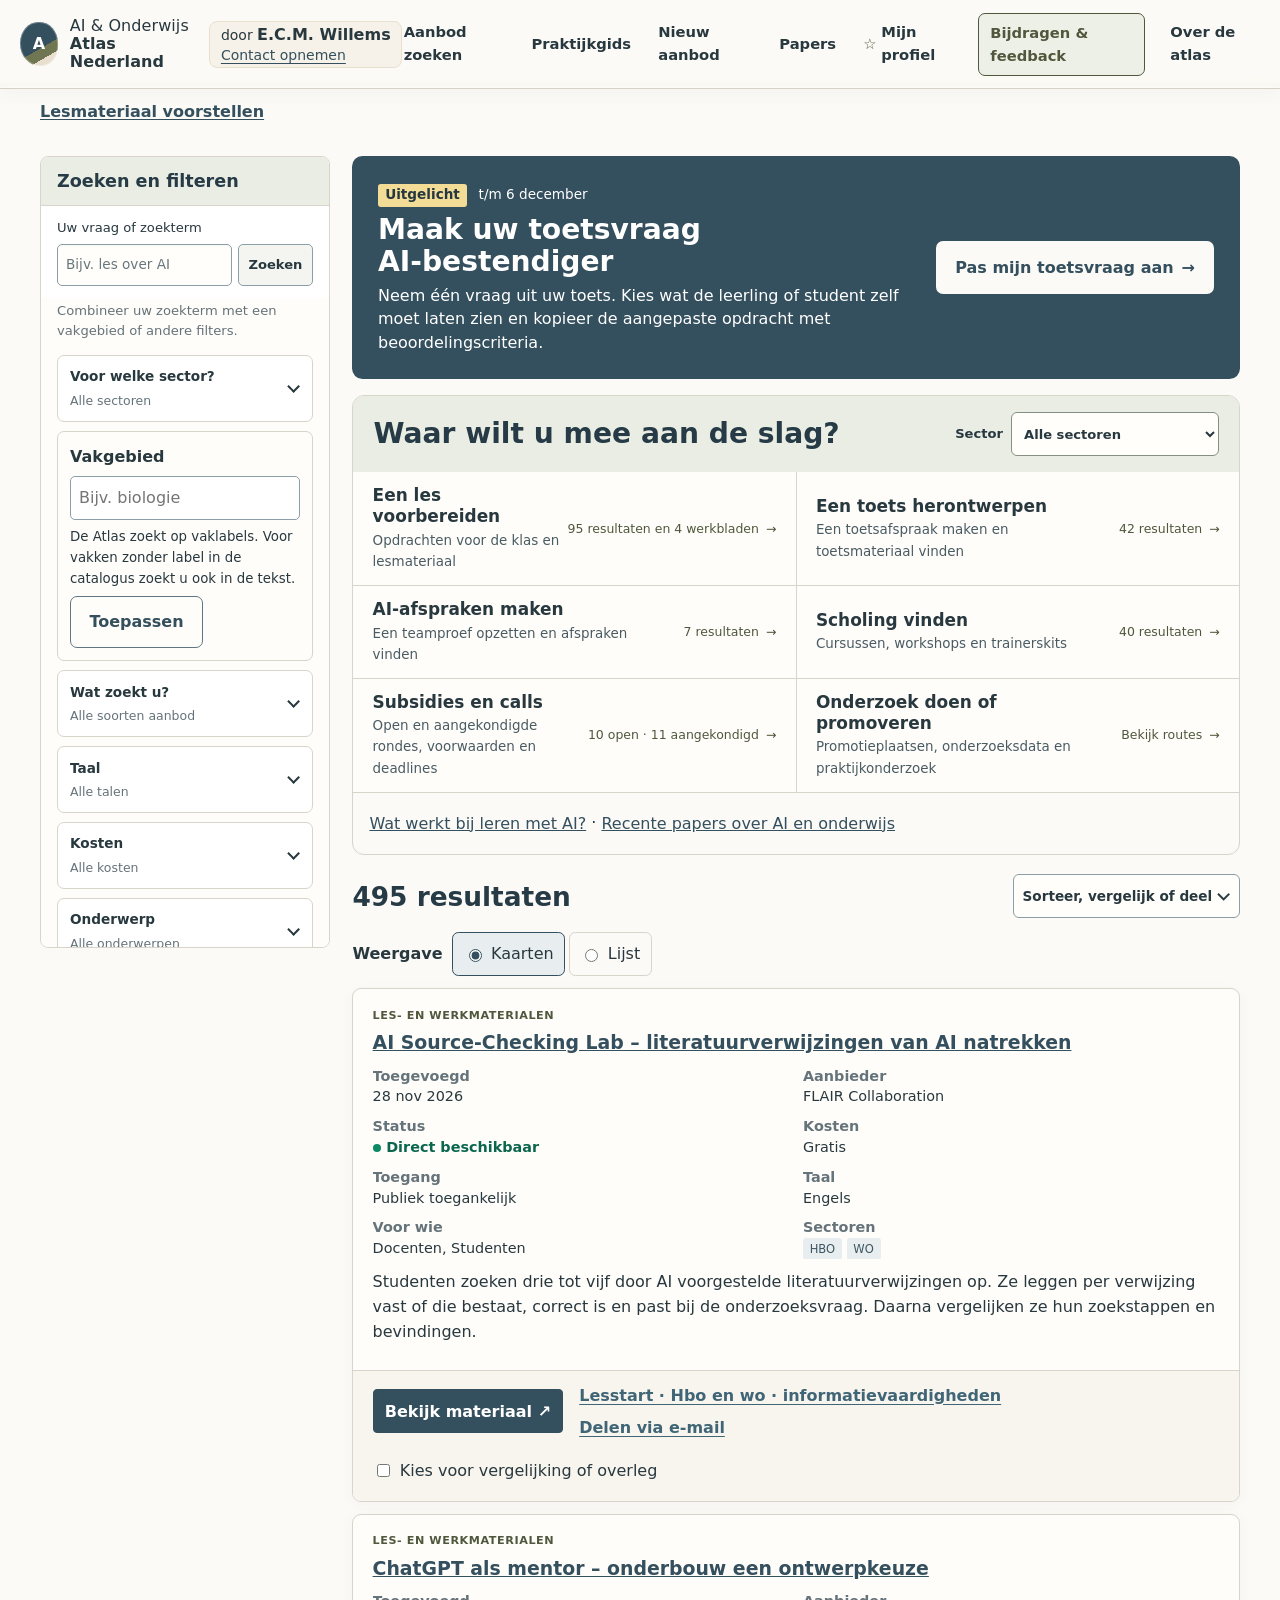
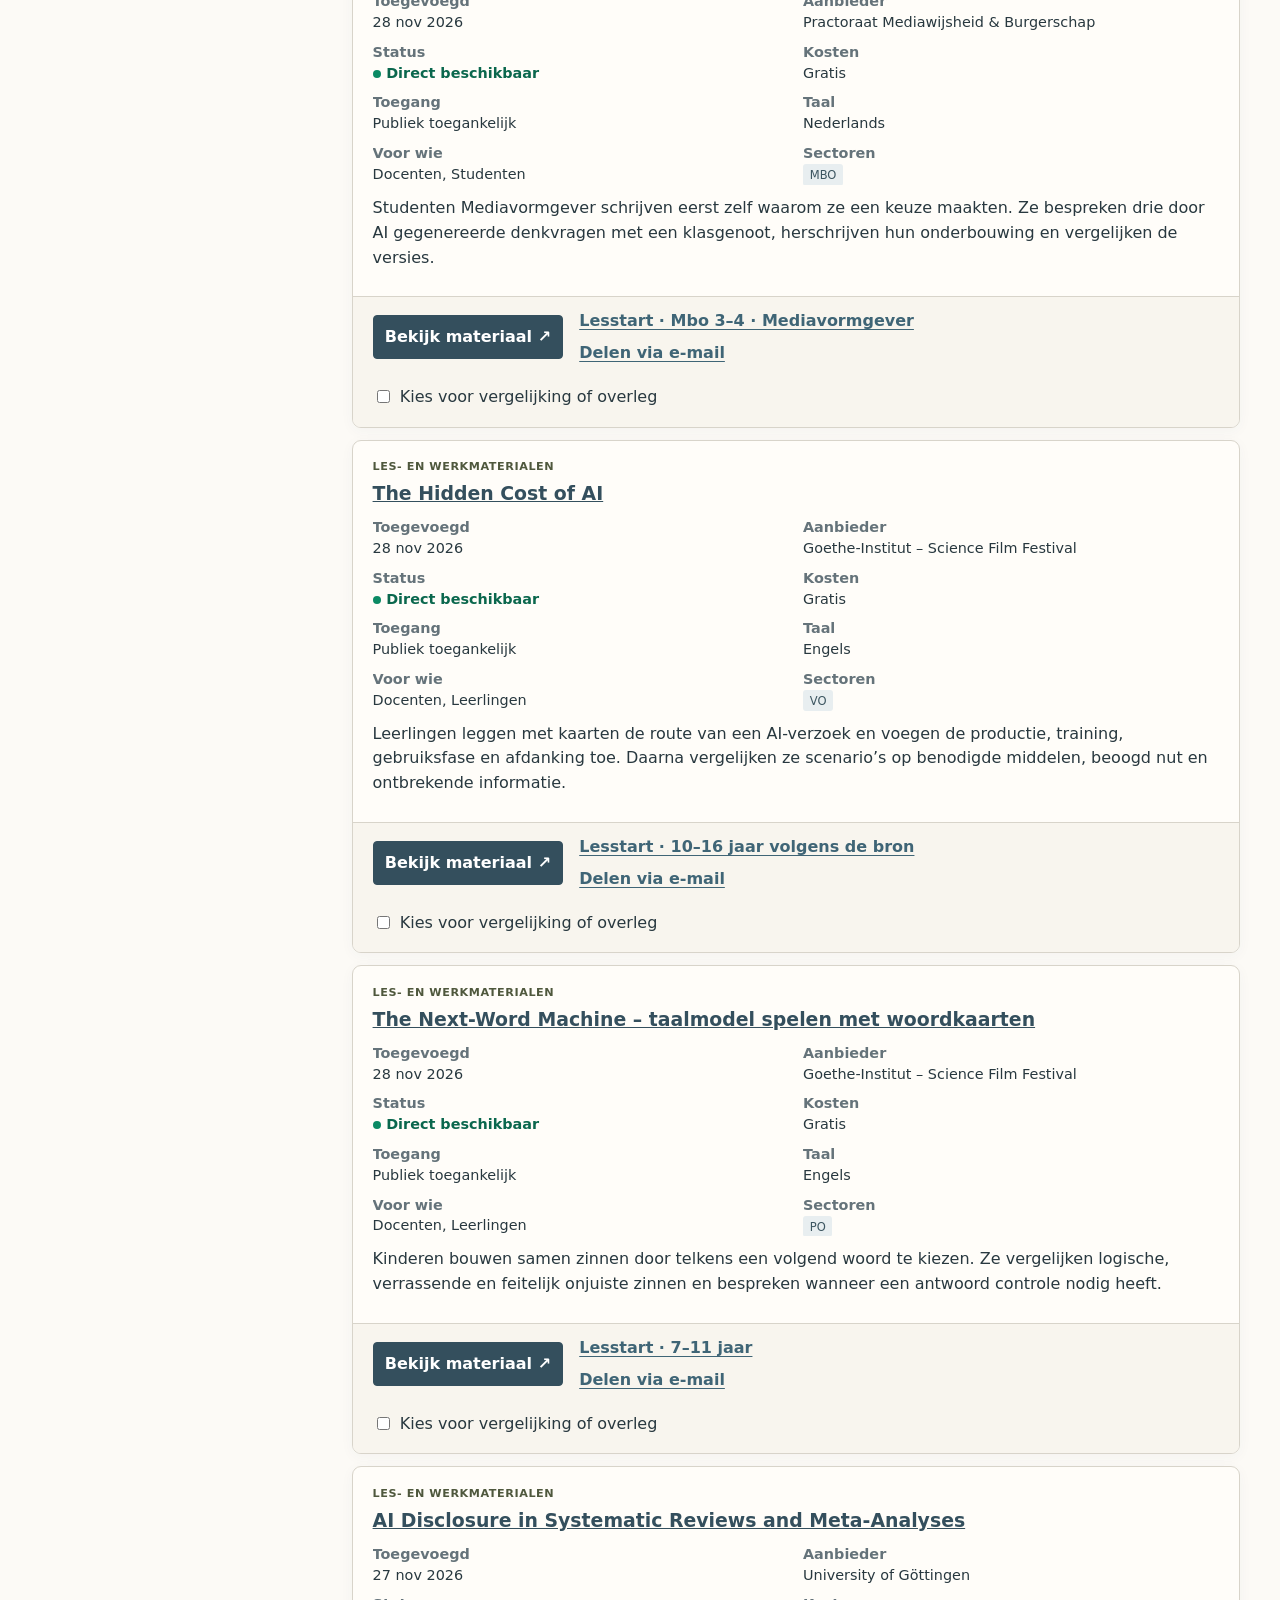
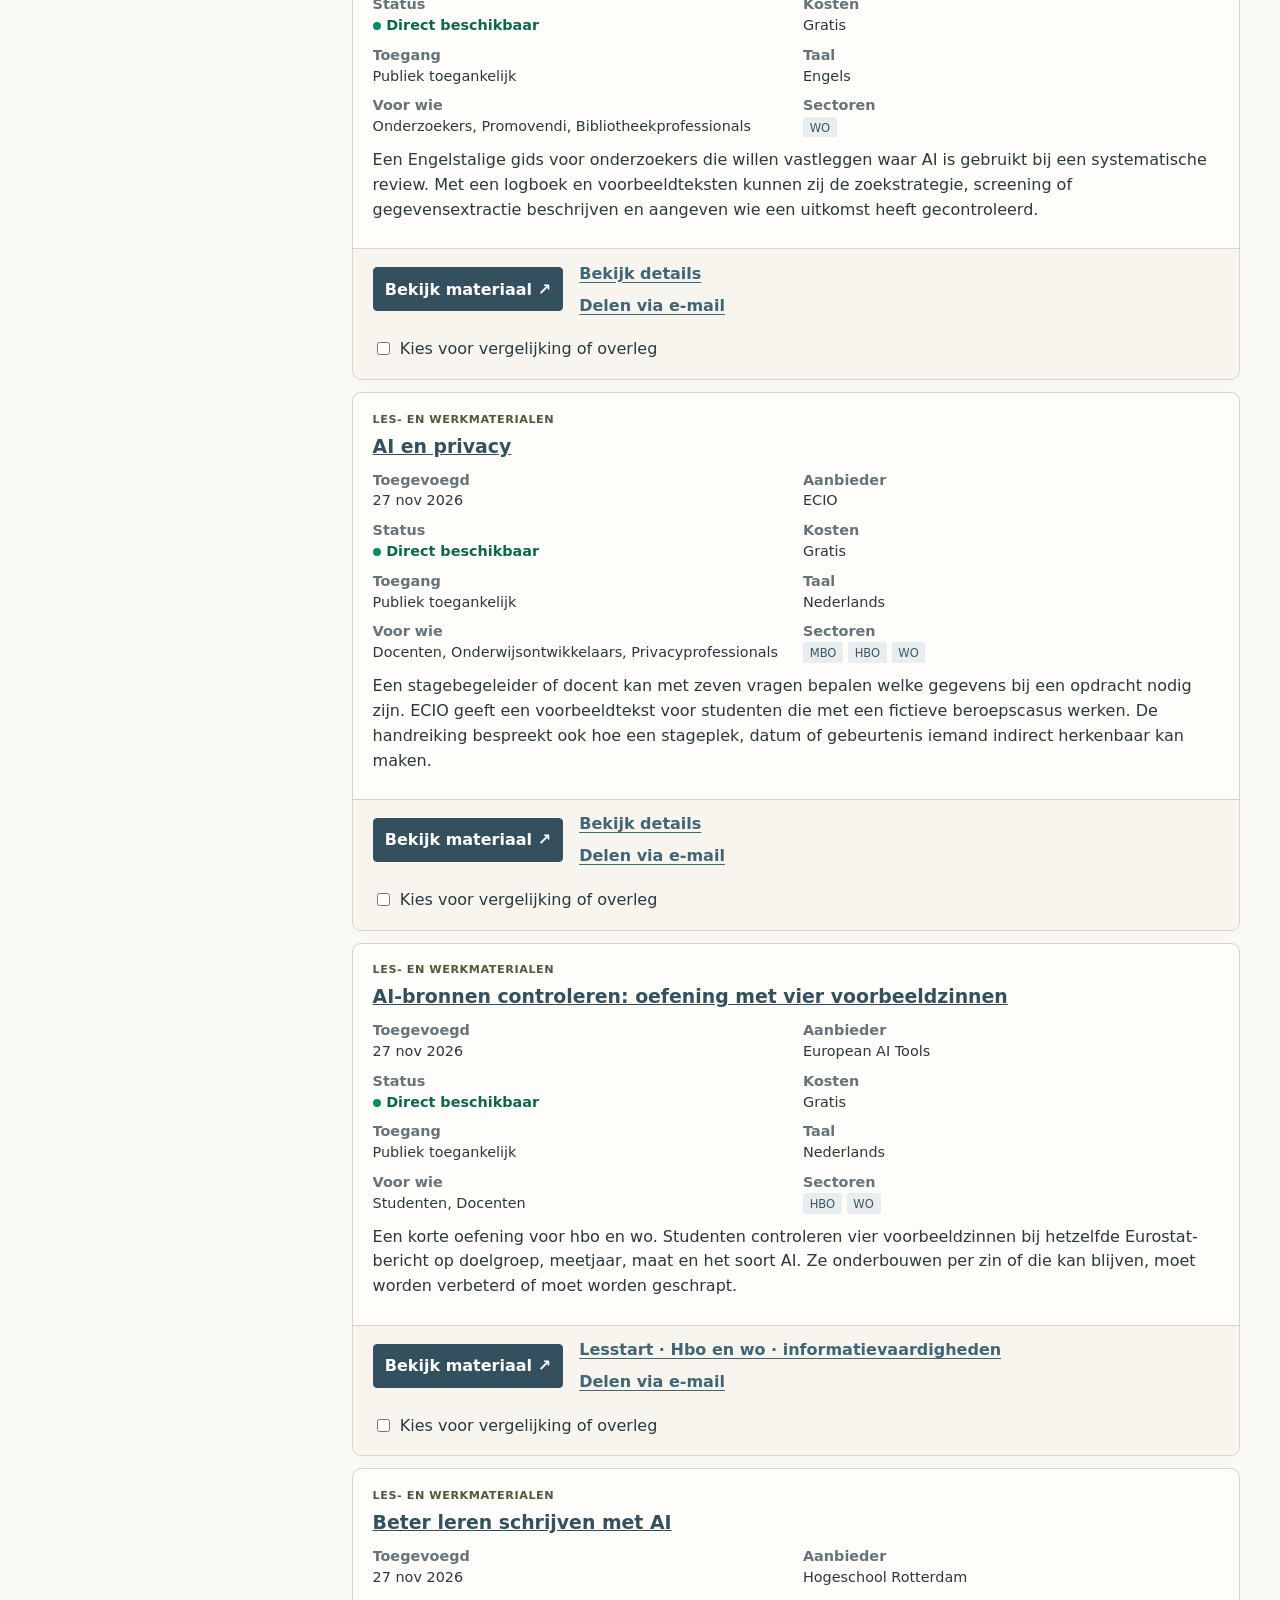
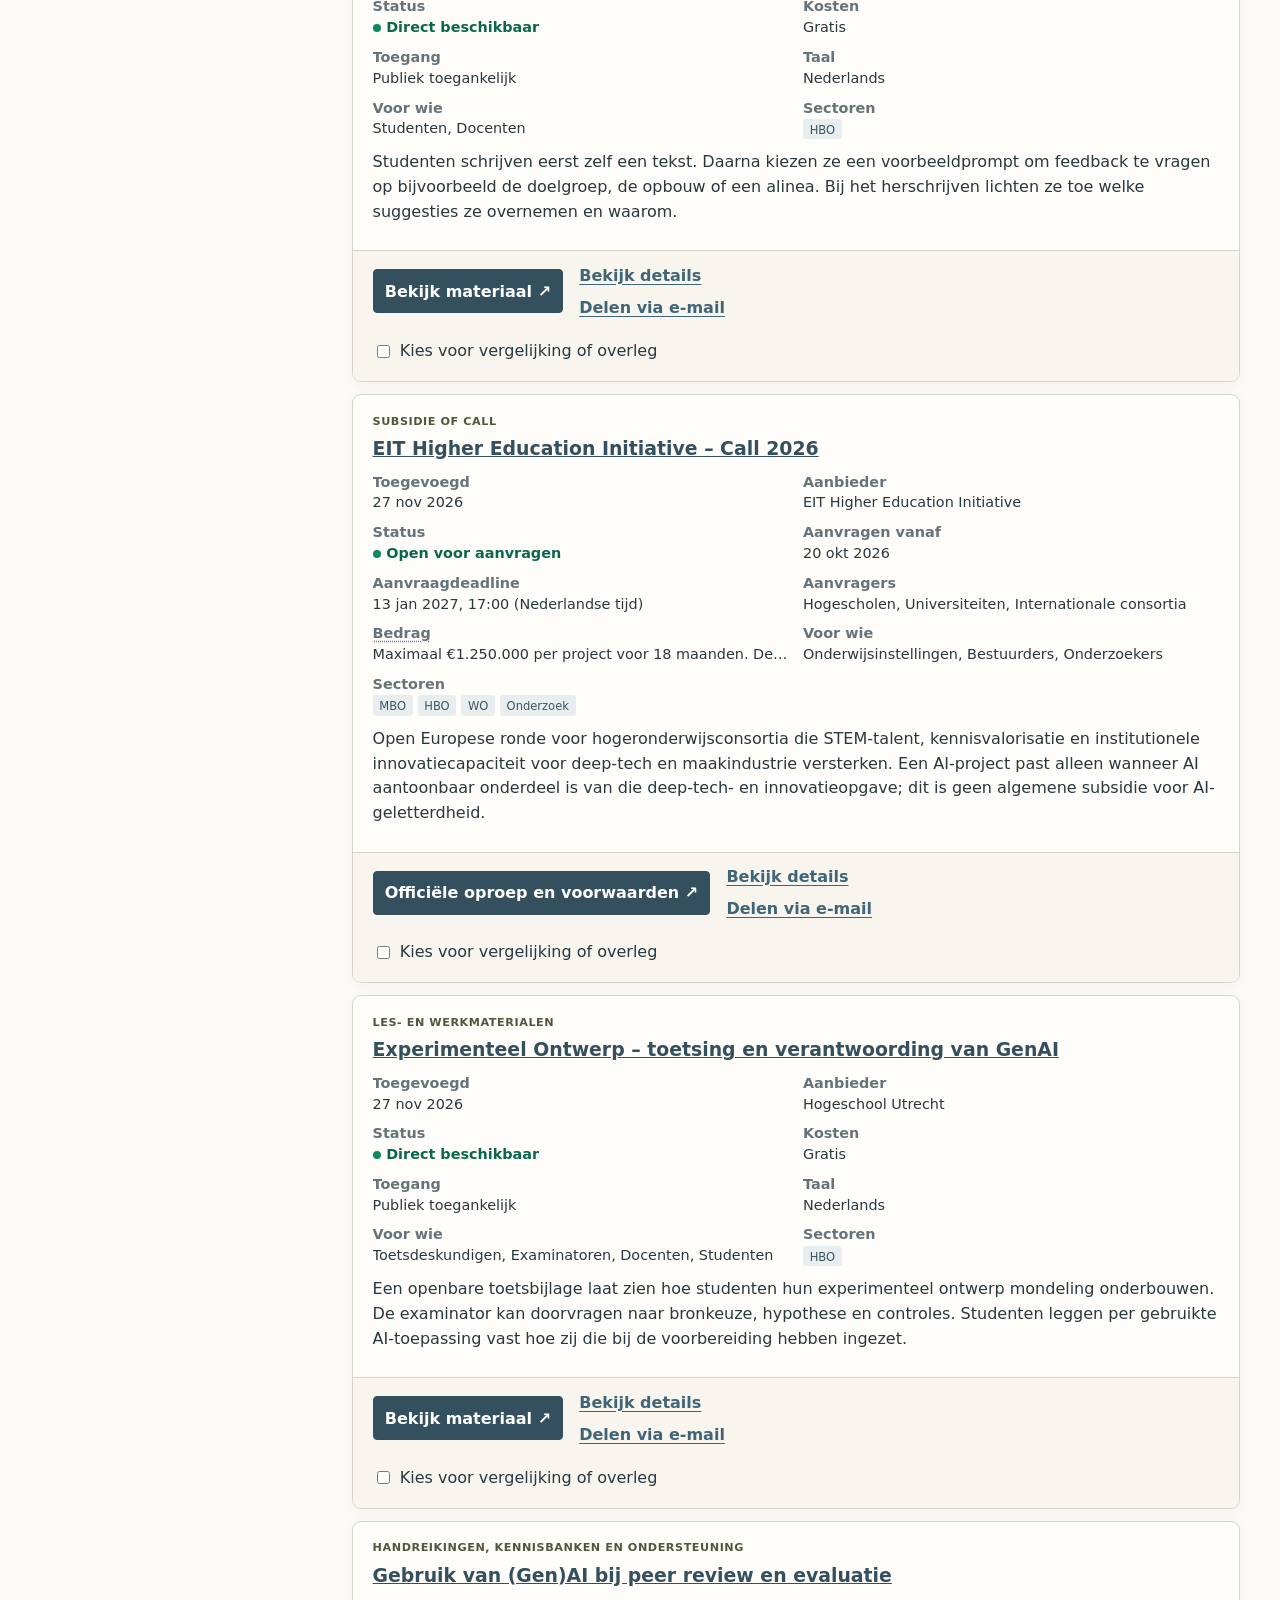
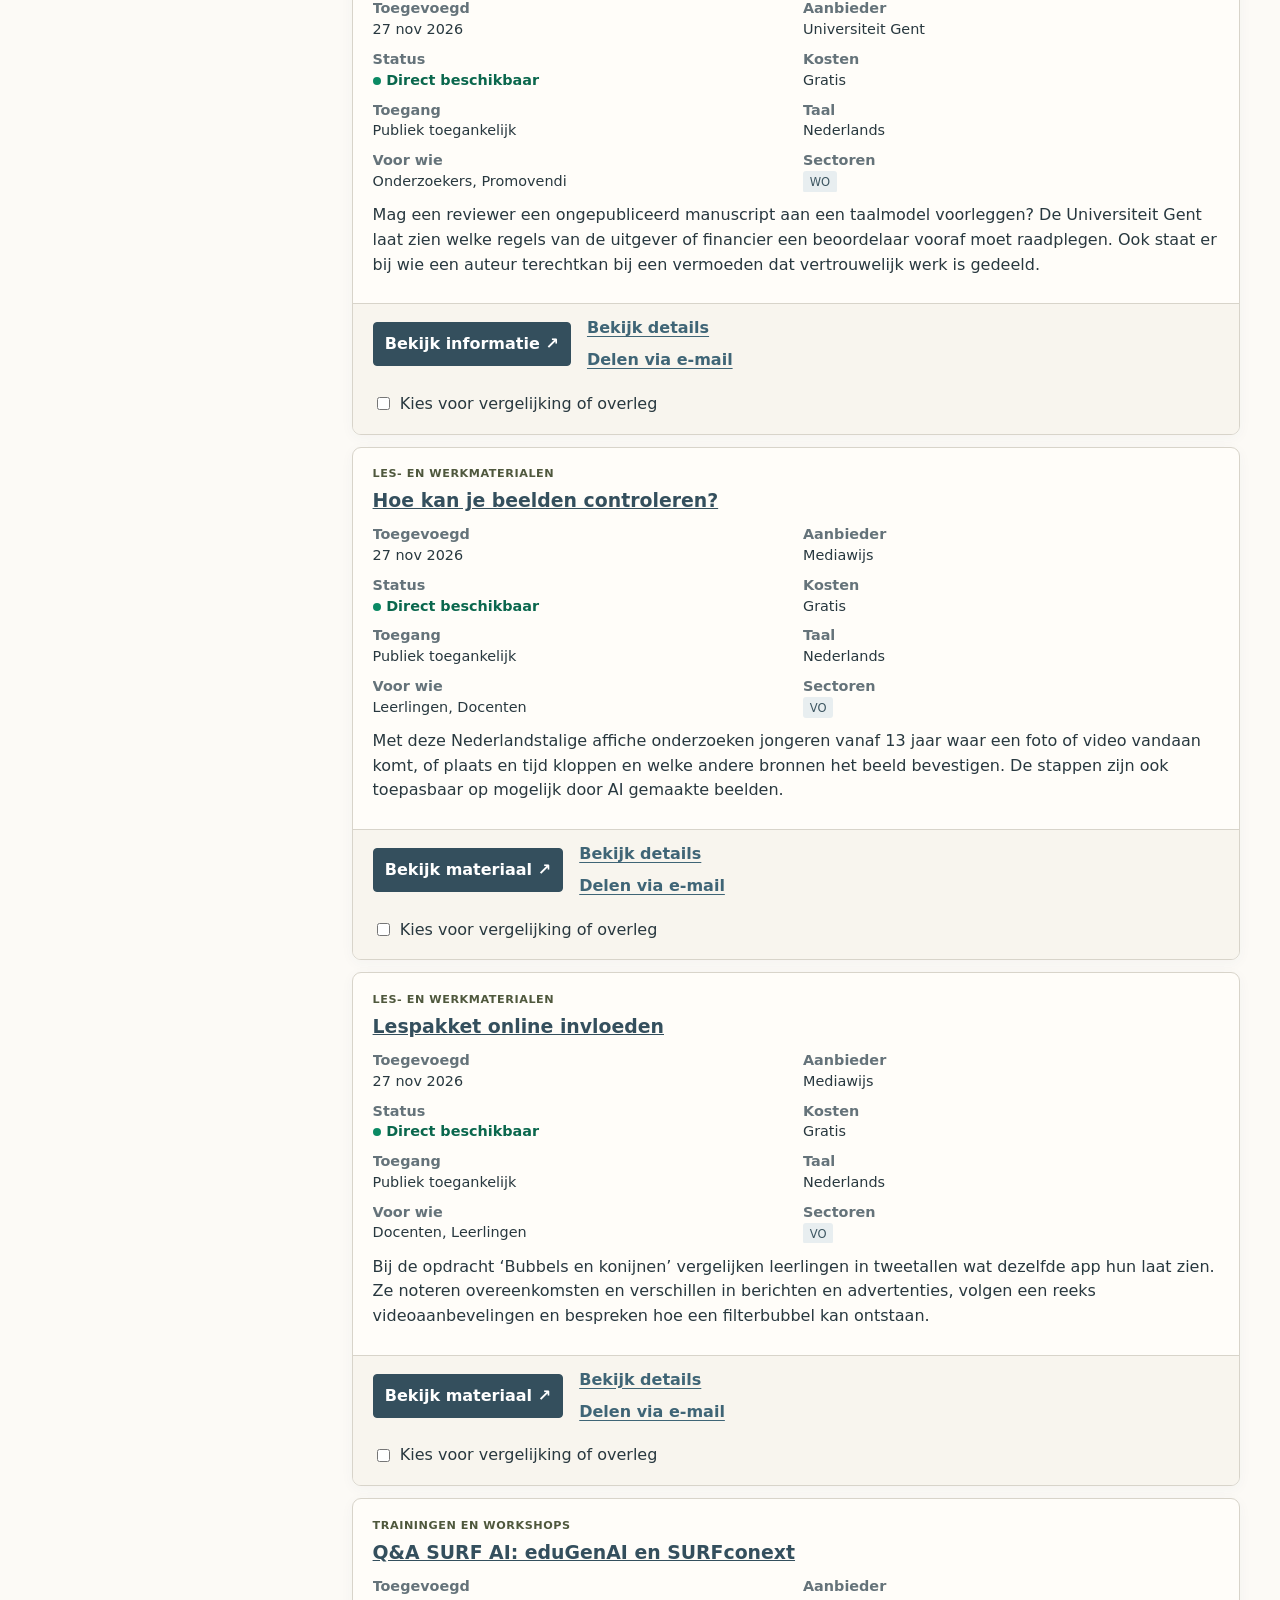
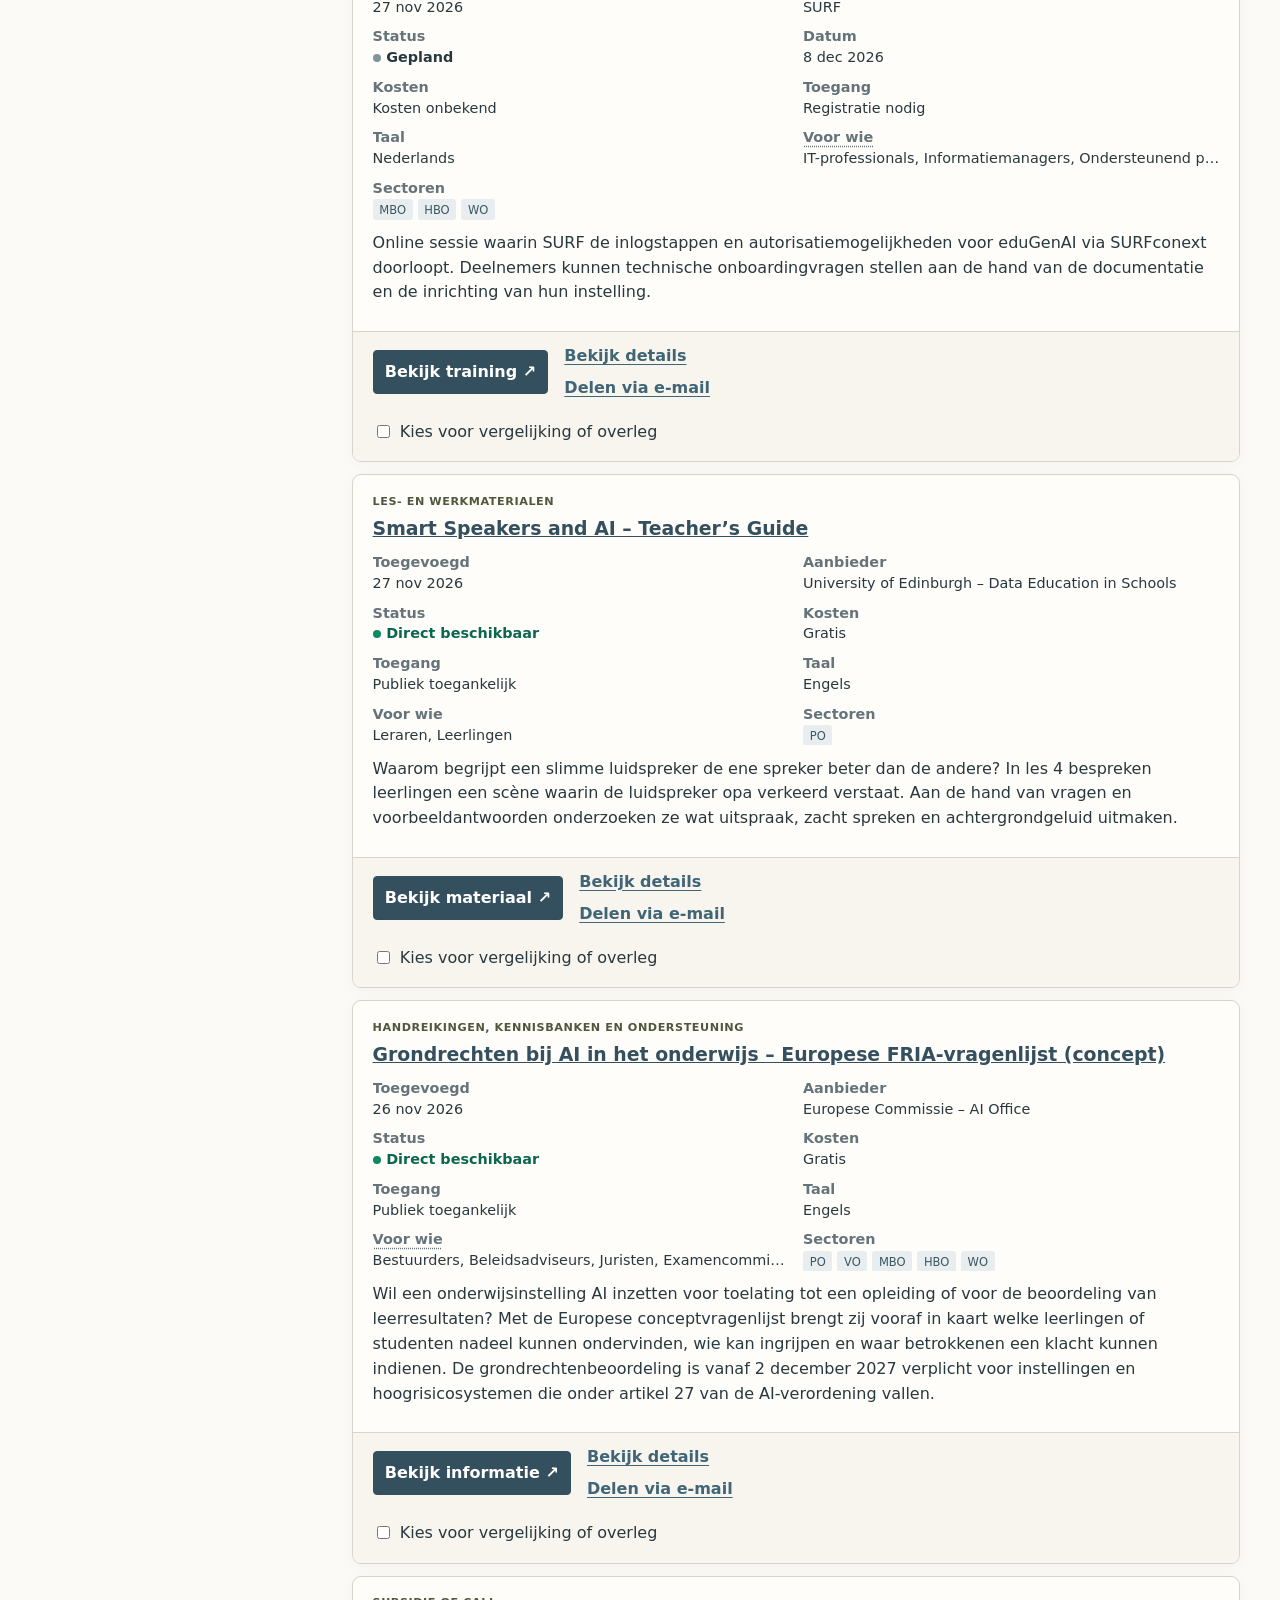
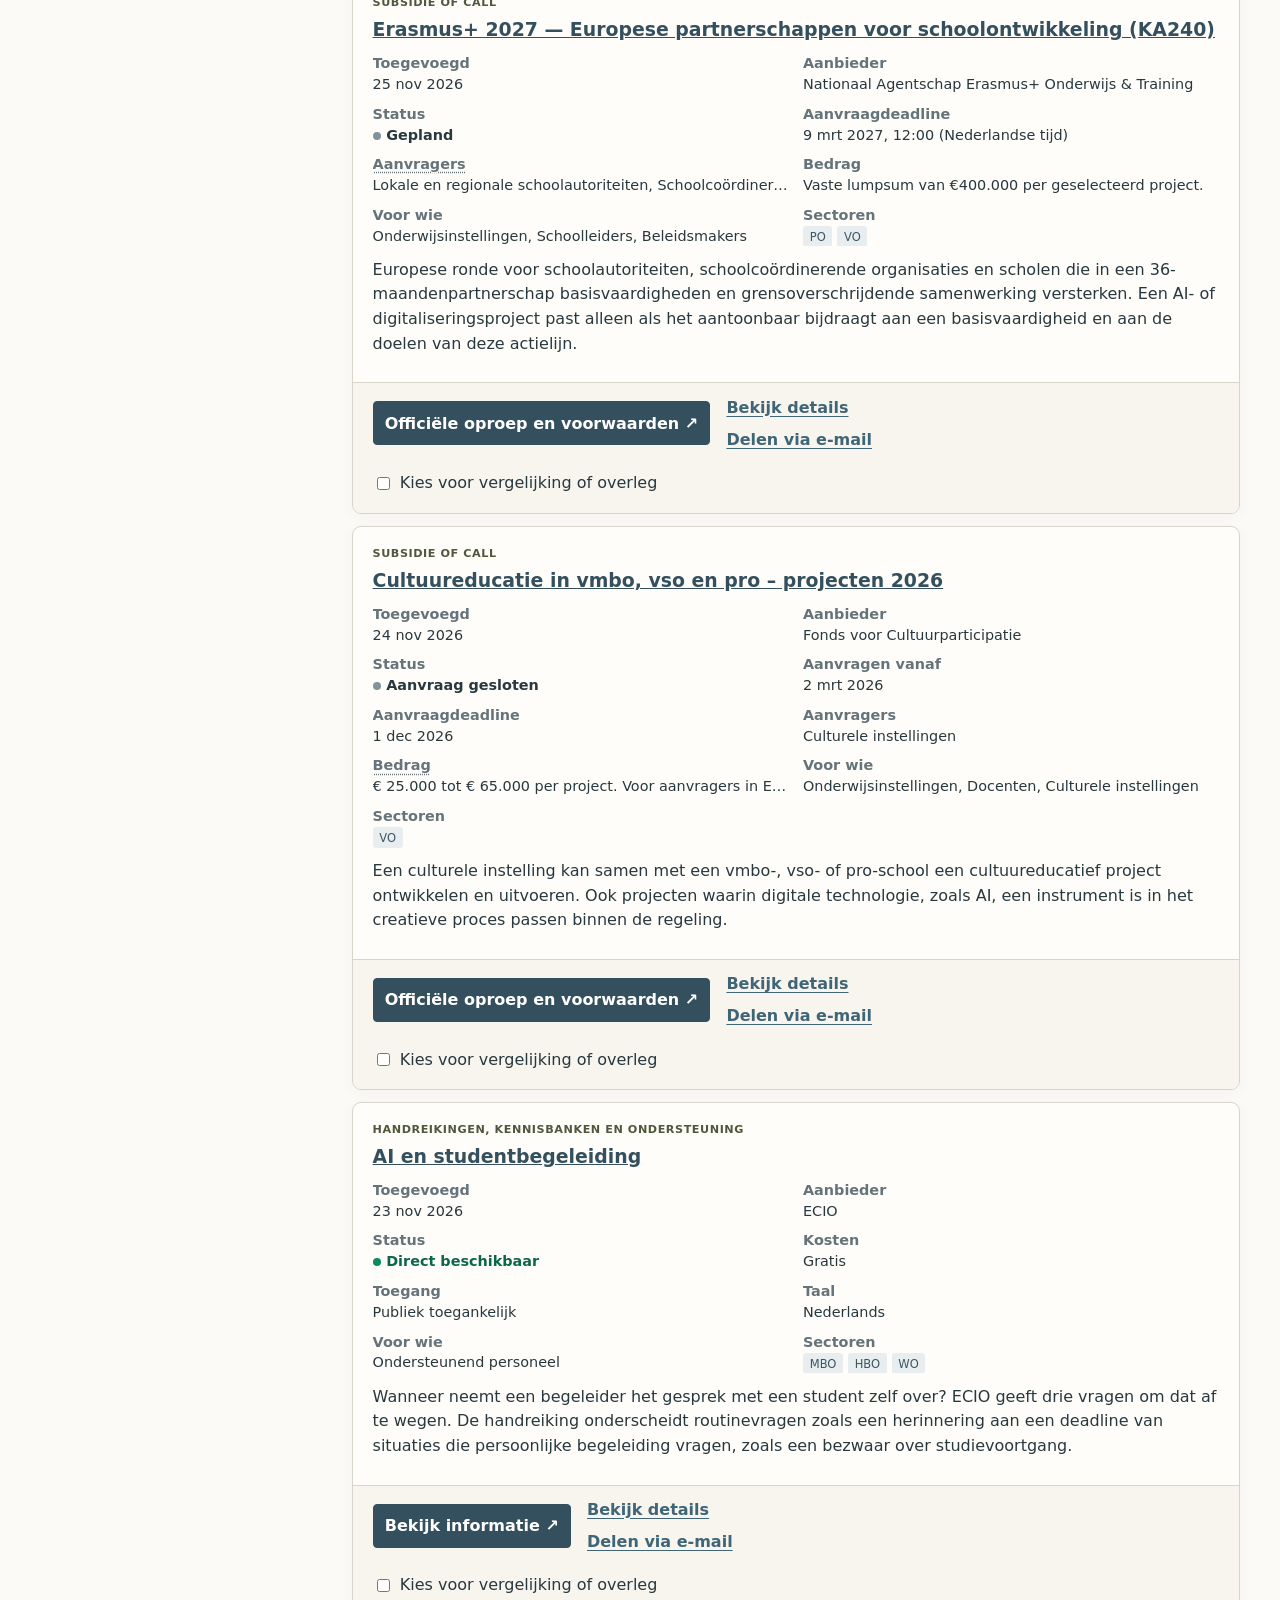
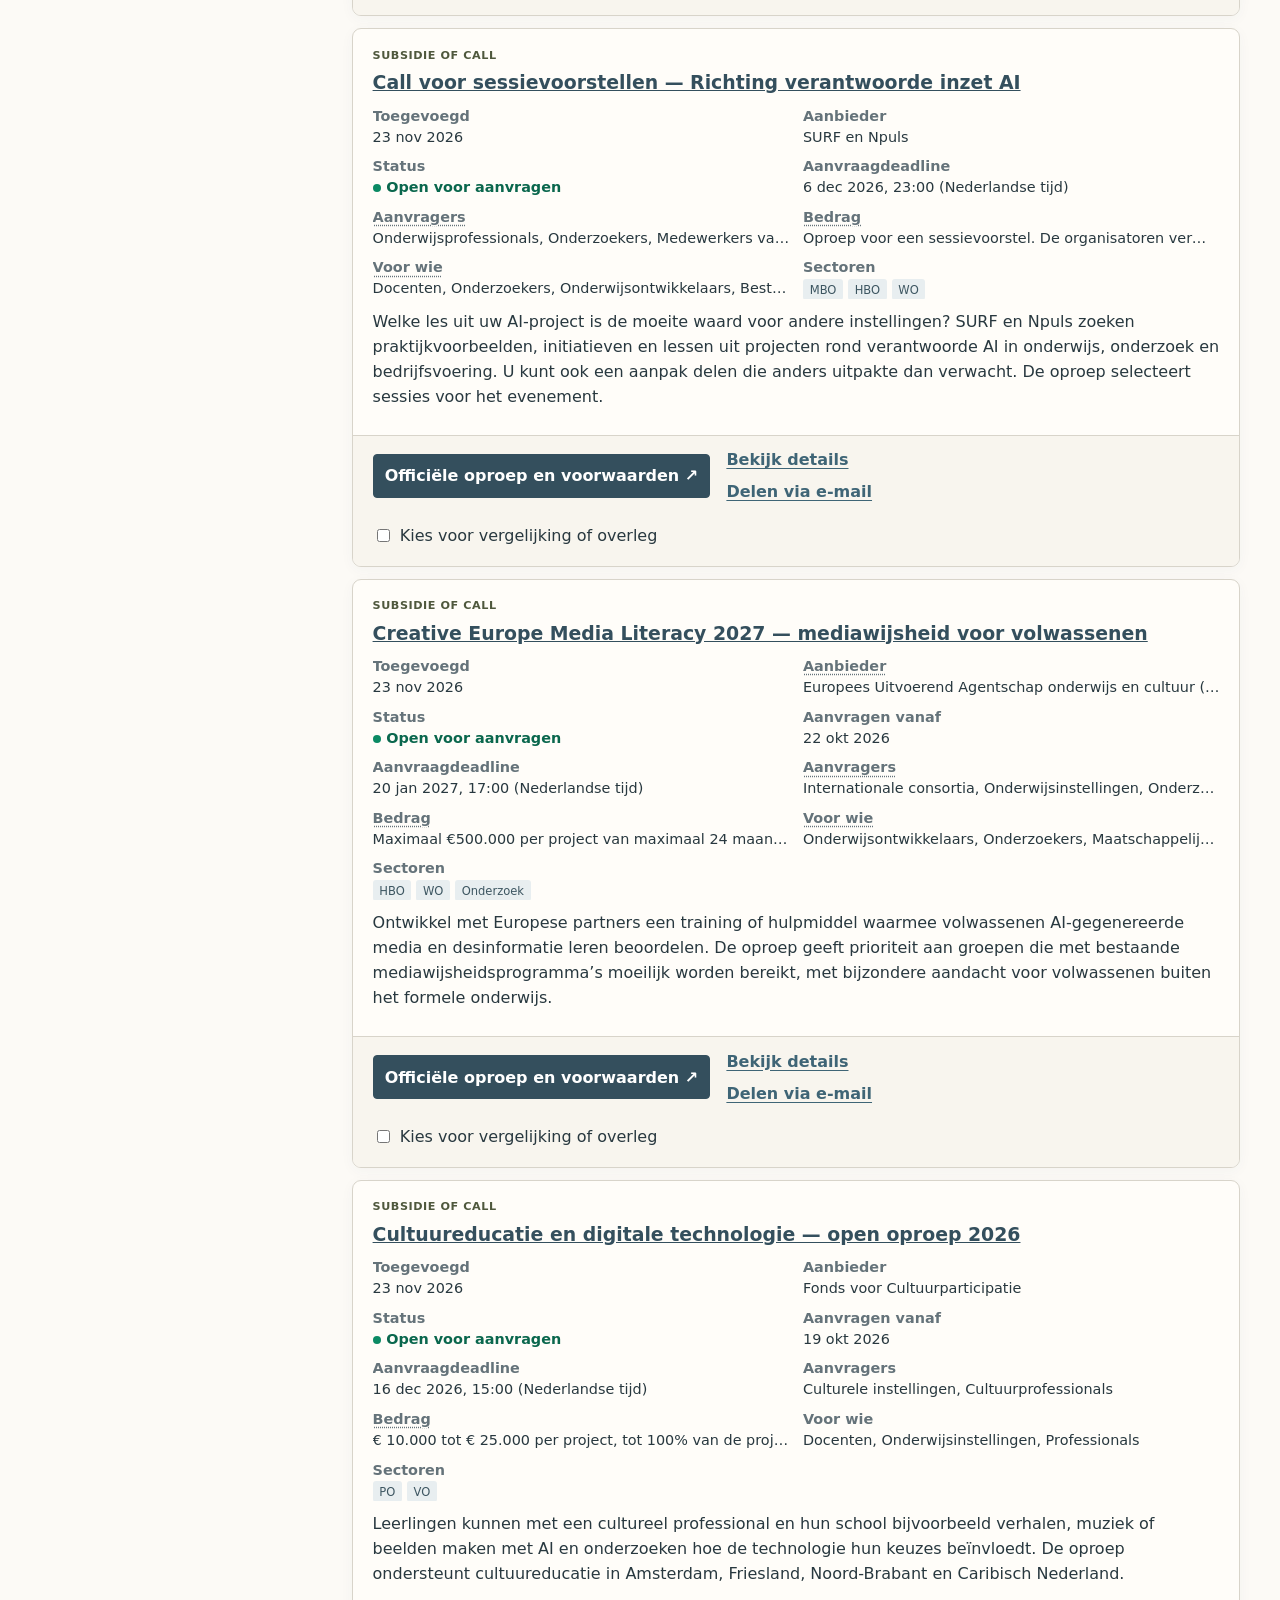
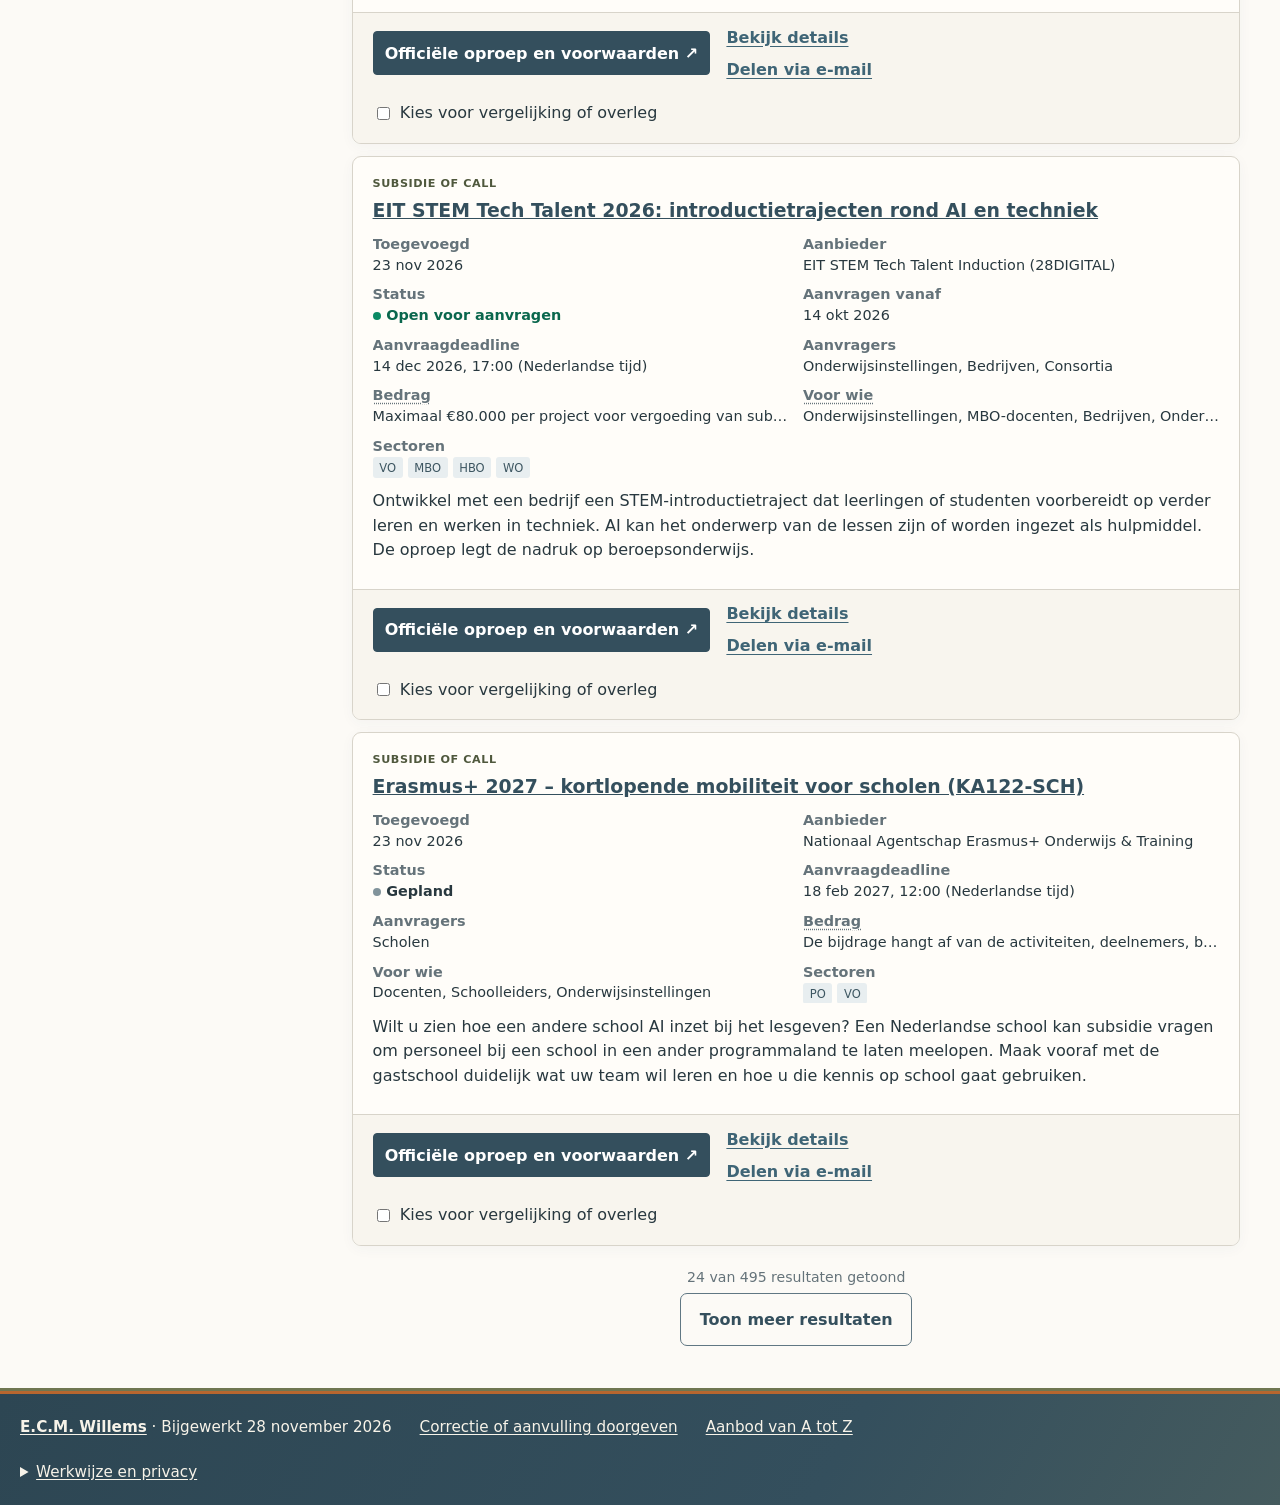
==== commit a396e043: "Voeg vier controleerbare AI-lesmaterialen toe" ====
--- a/index.html
+++ b/index.html
@@ -99,7 +99,7 @@
       addEventListener('load', () => { if (startup.status !== 'ready') startup.fail(); });
     })();
   </script>
-  <script src="data/data-v2.js?v=83482e522523623a"></script>
+  <script src="data/data-v2.js?v=ec89d1bfba7118b6"></script>
   <script src="platform.js?v=9c77bc807e04bd19"></script>
   <script src="catalog.js?v=8ae5a2303b9a3a2a"></script>
   <script src="governance.js?v=81b43b5159bf102b"></script>
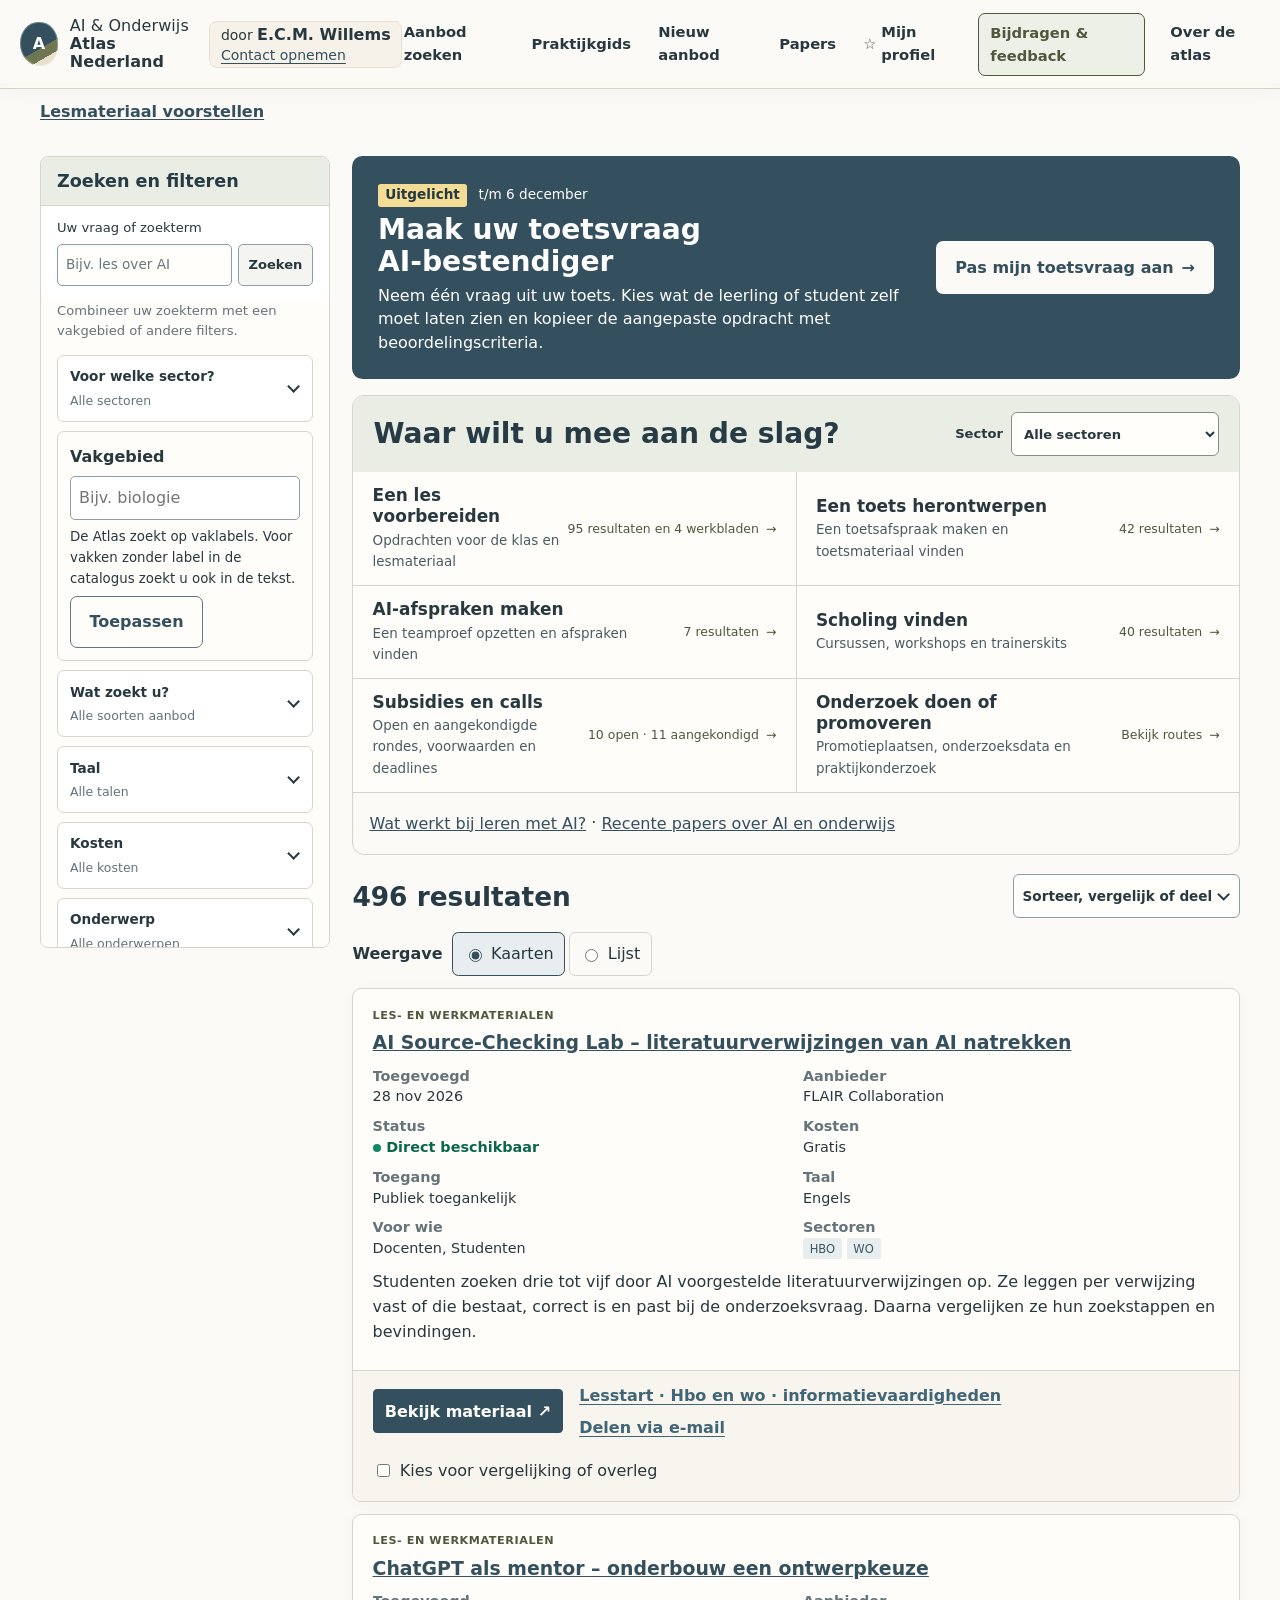
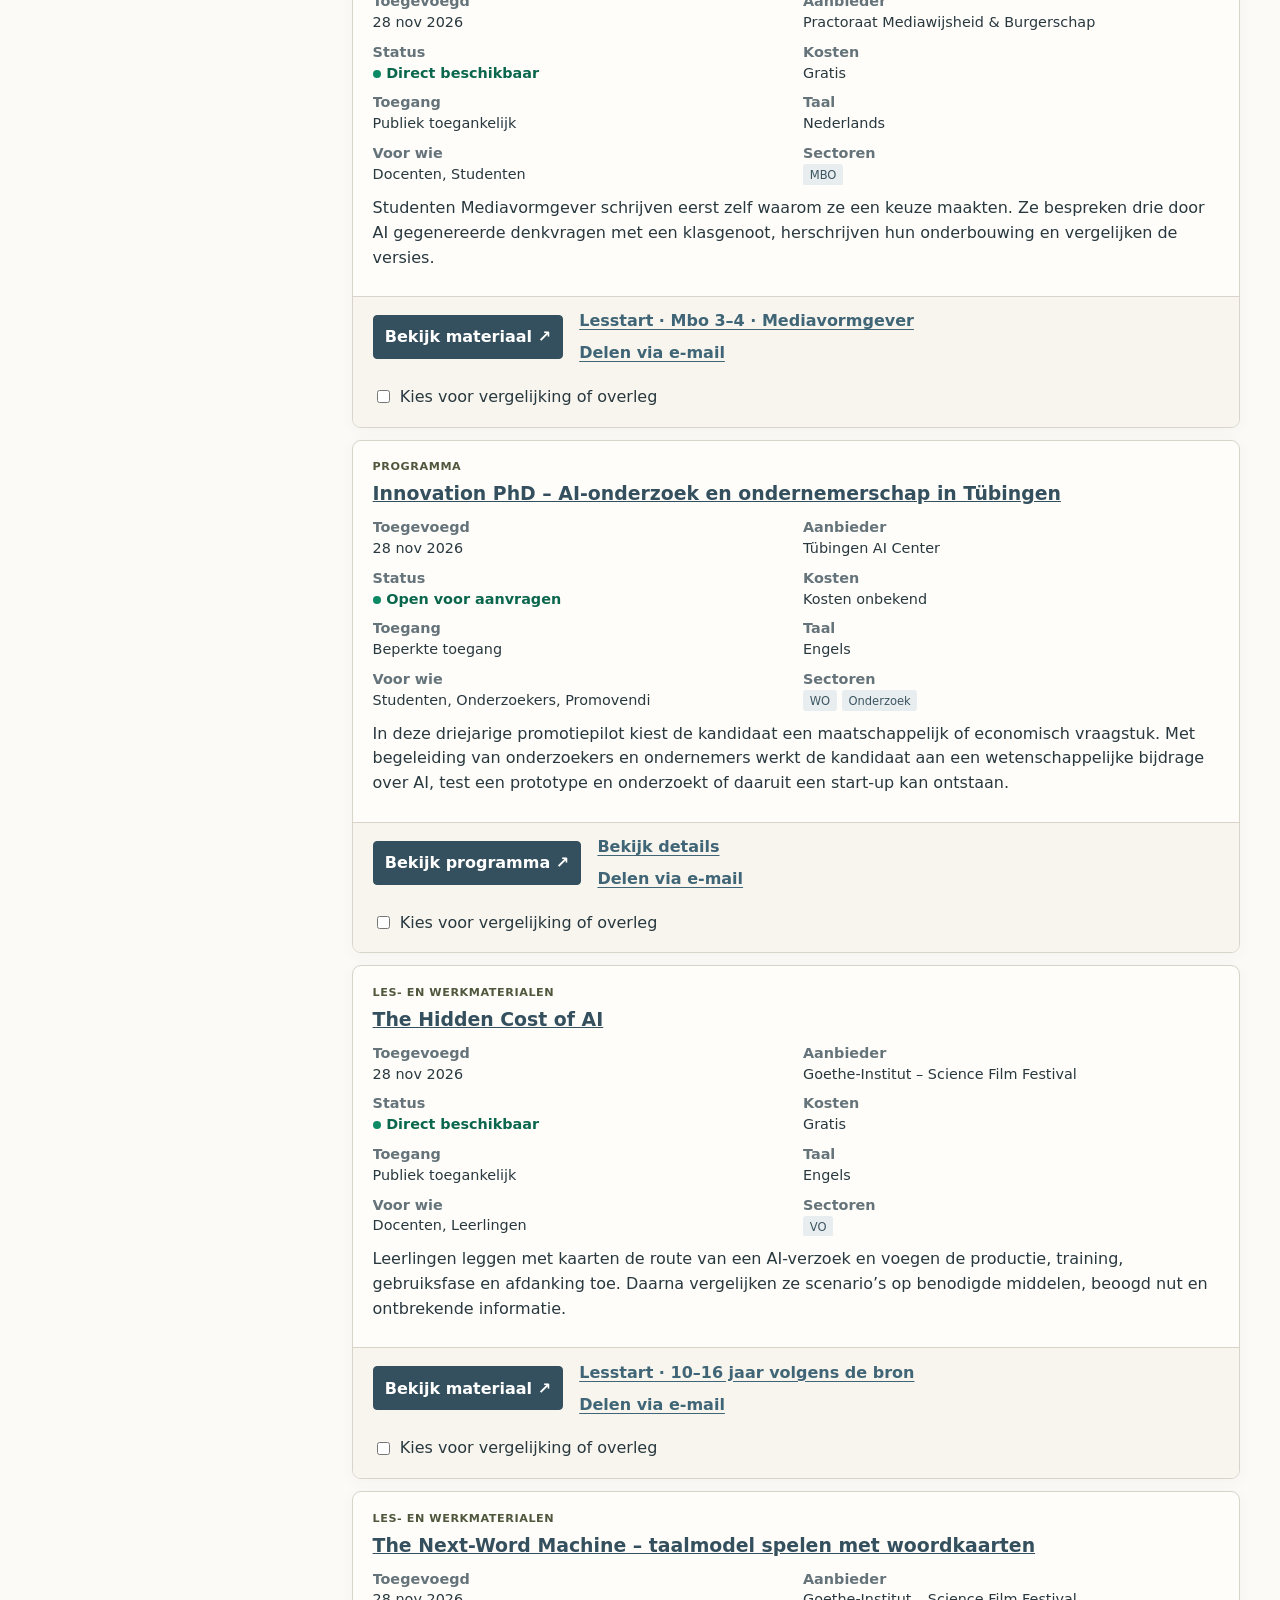
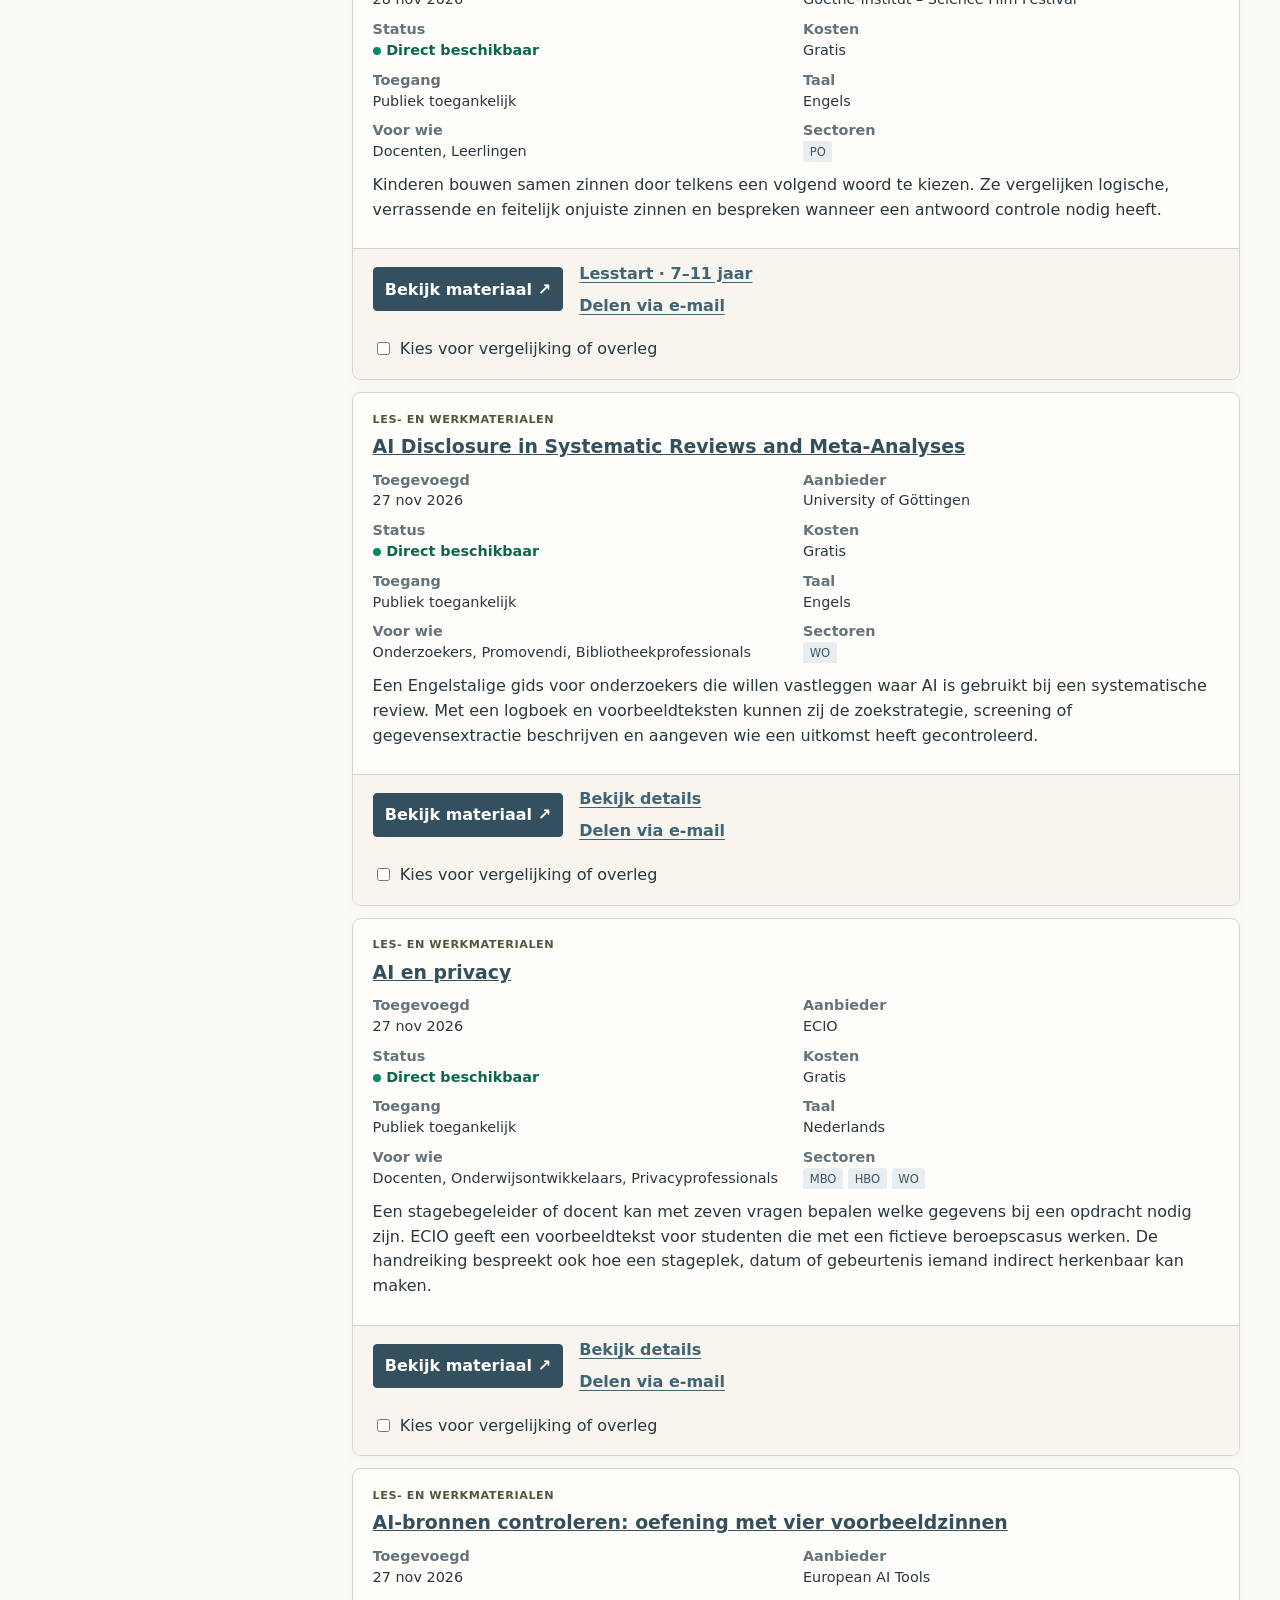
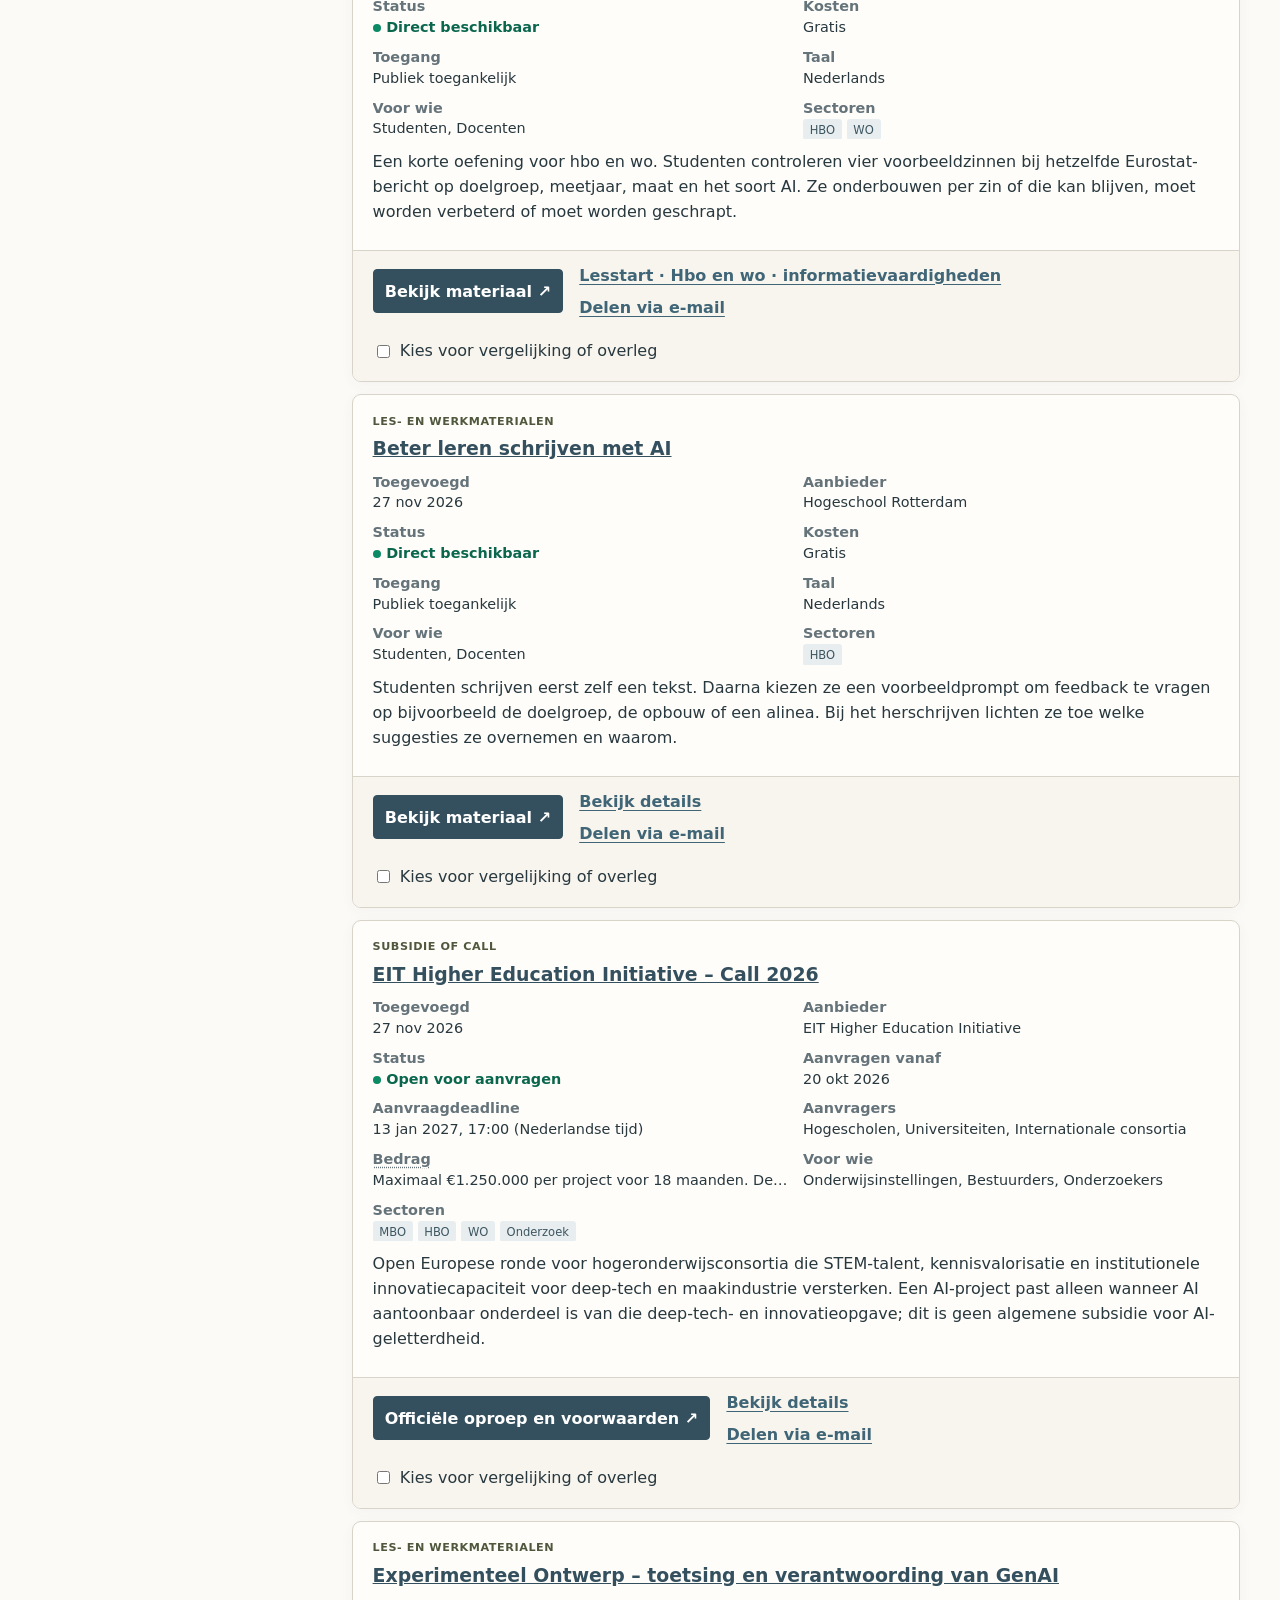
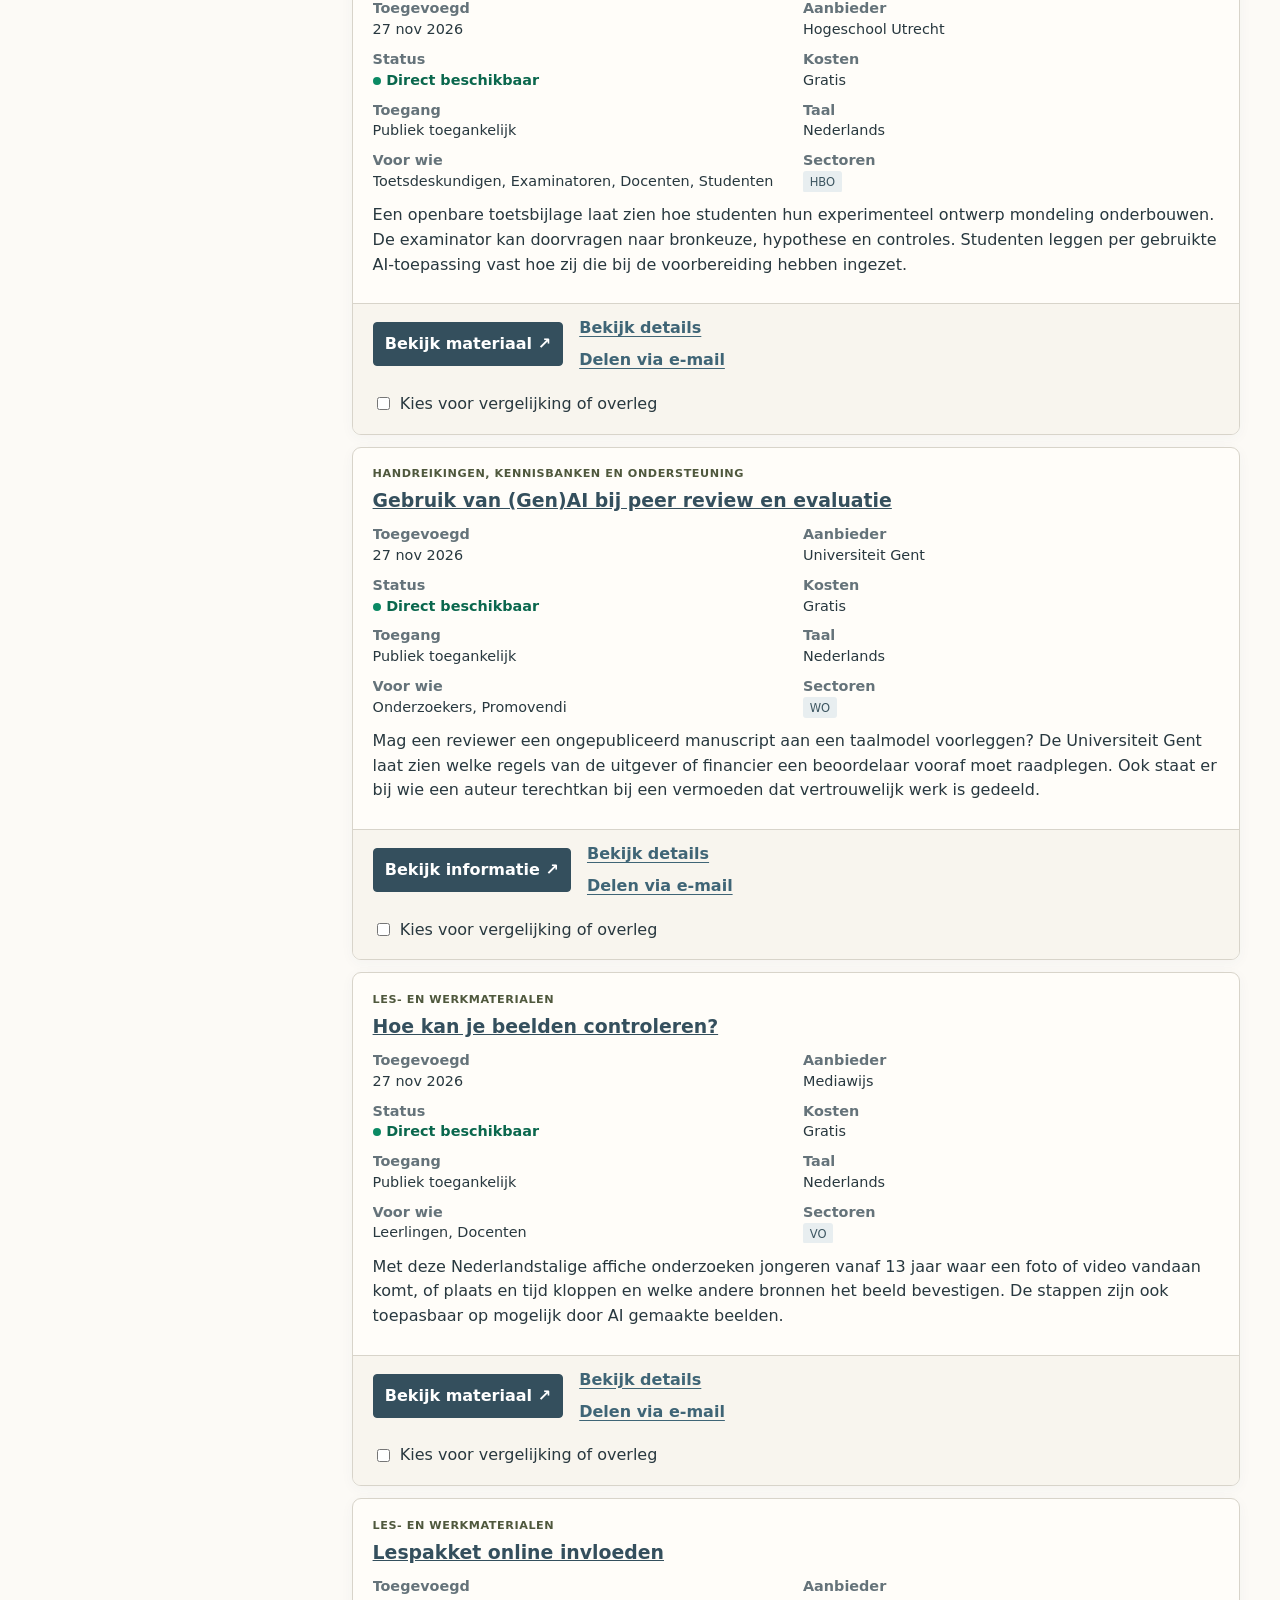
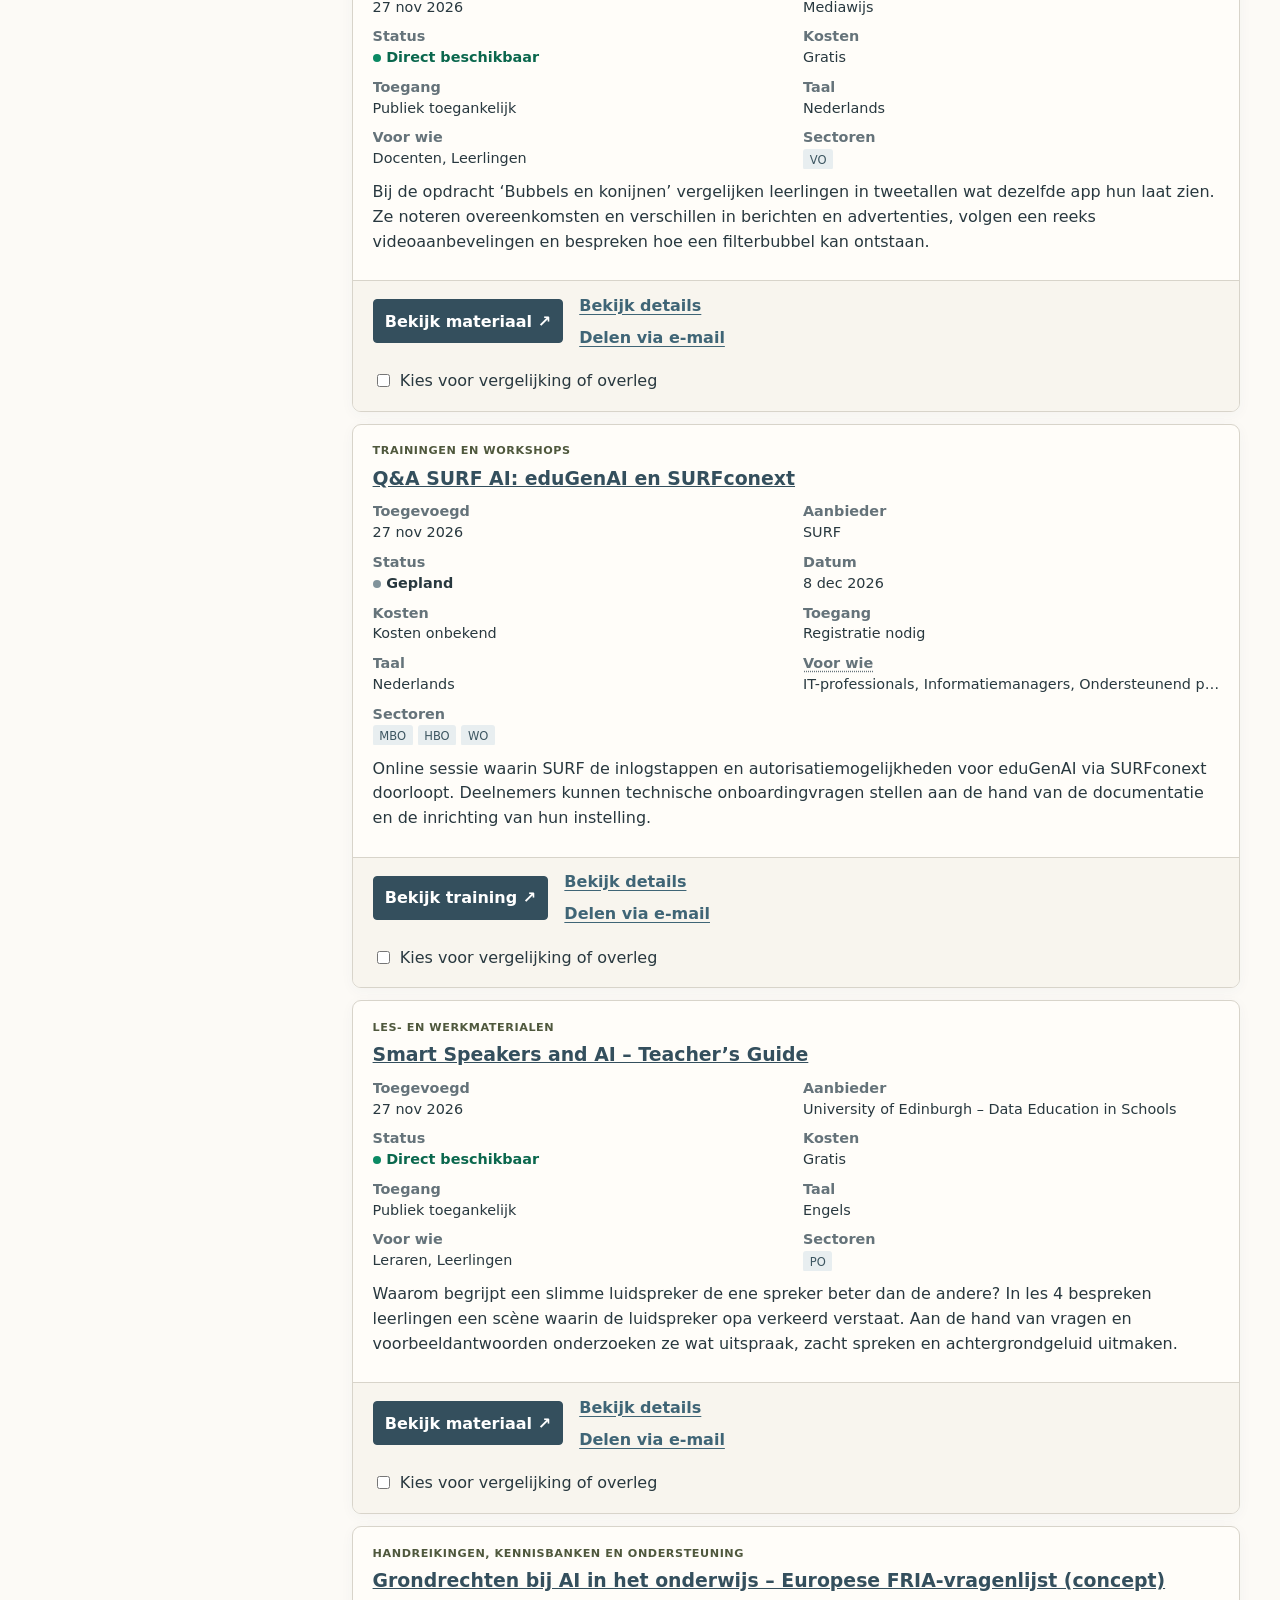
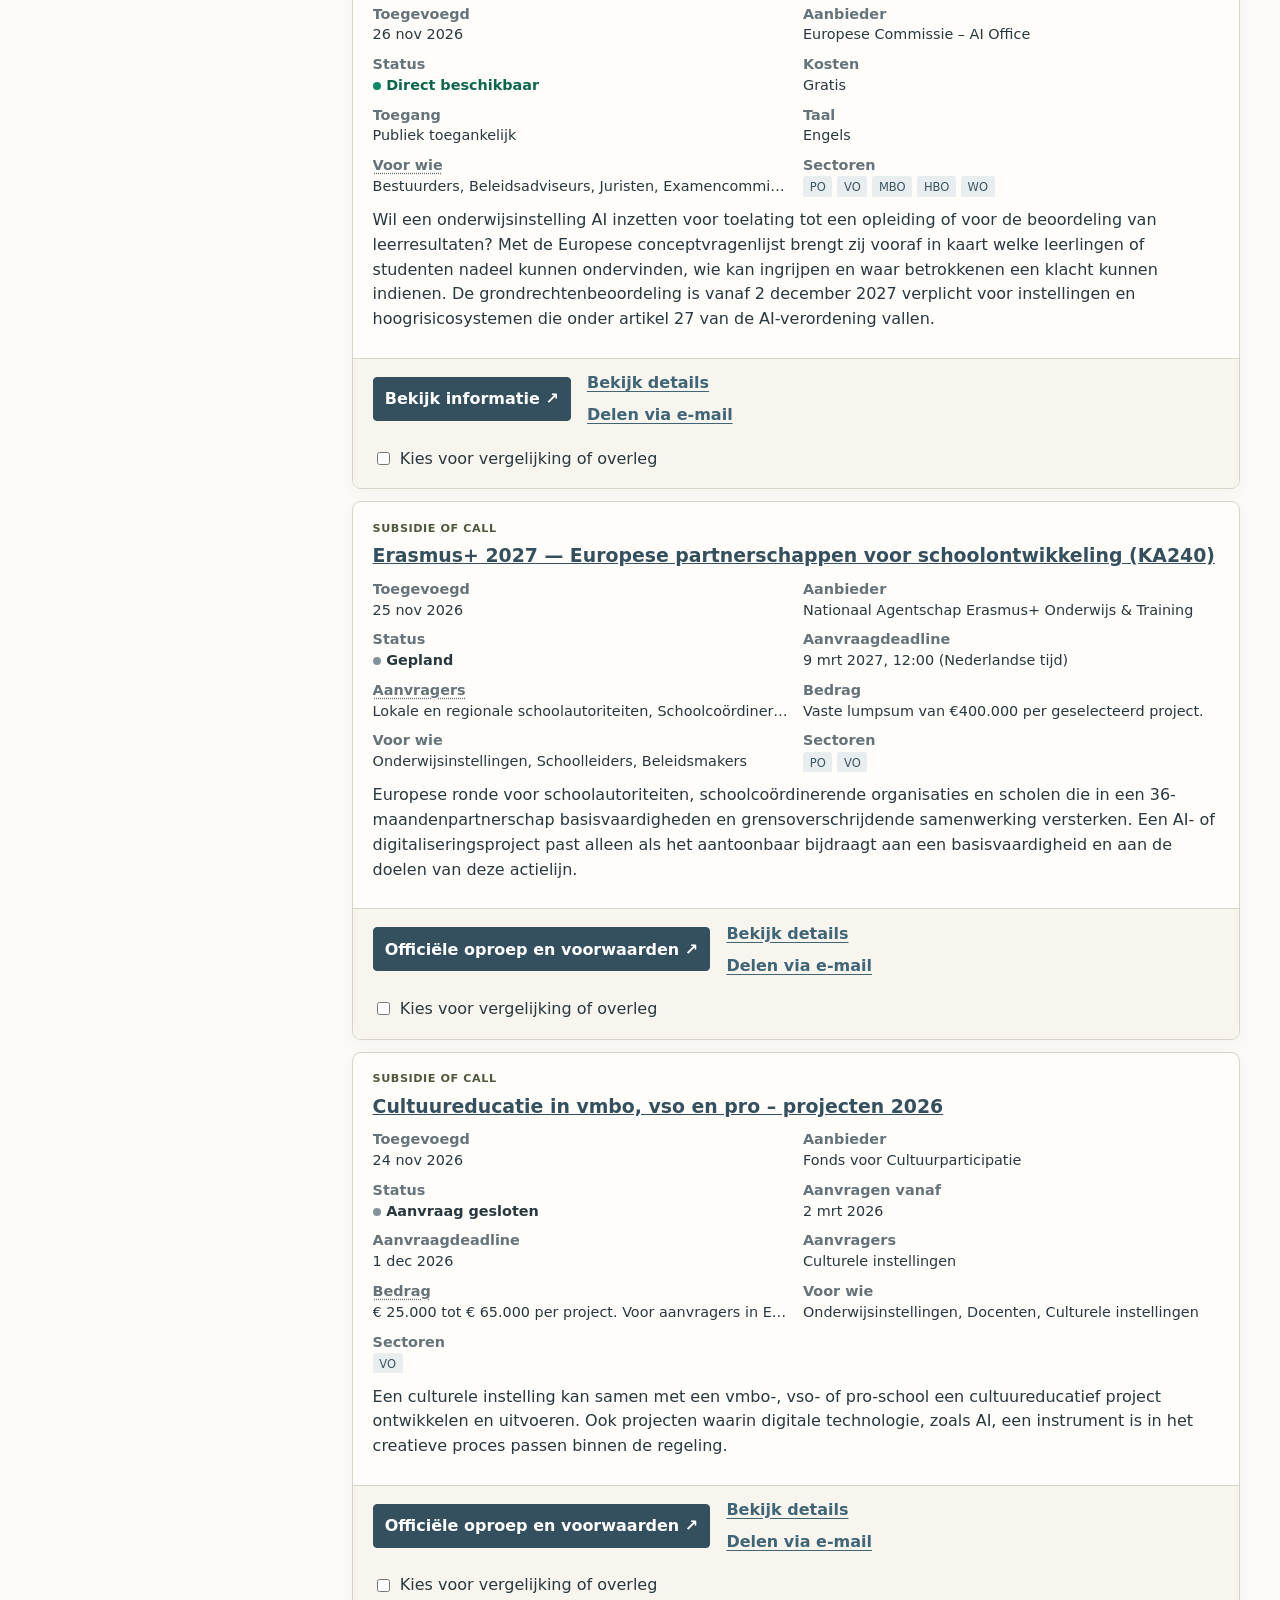
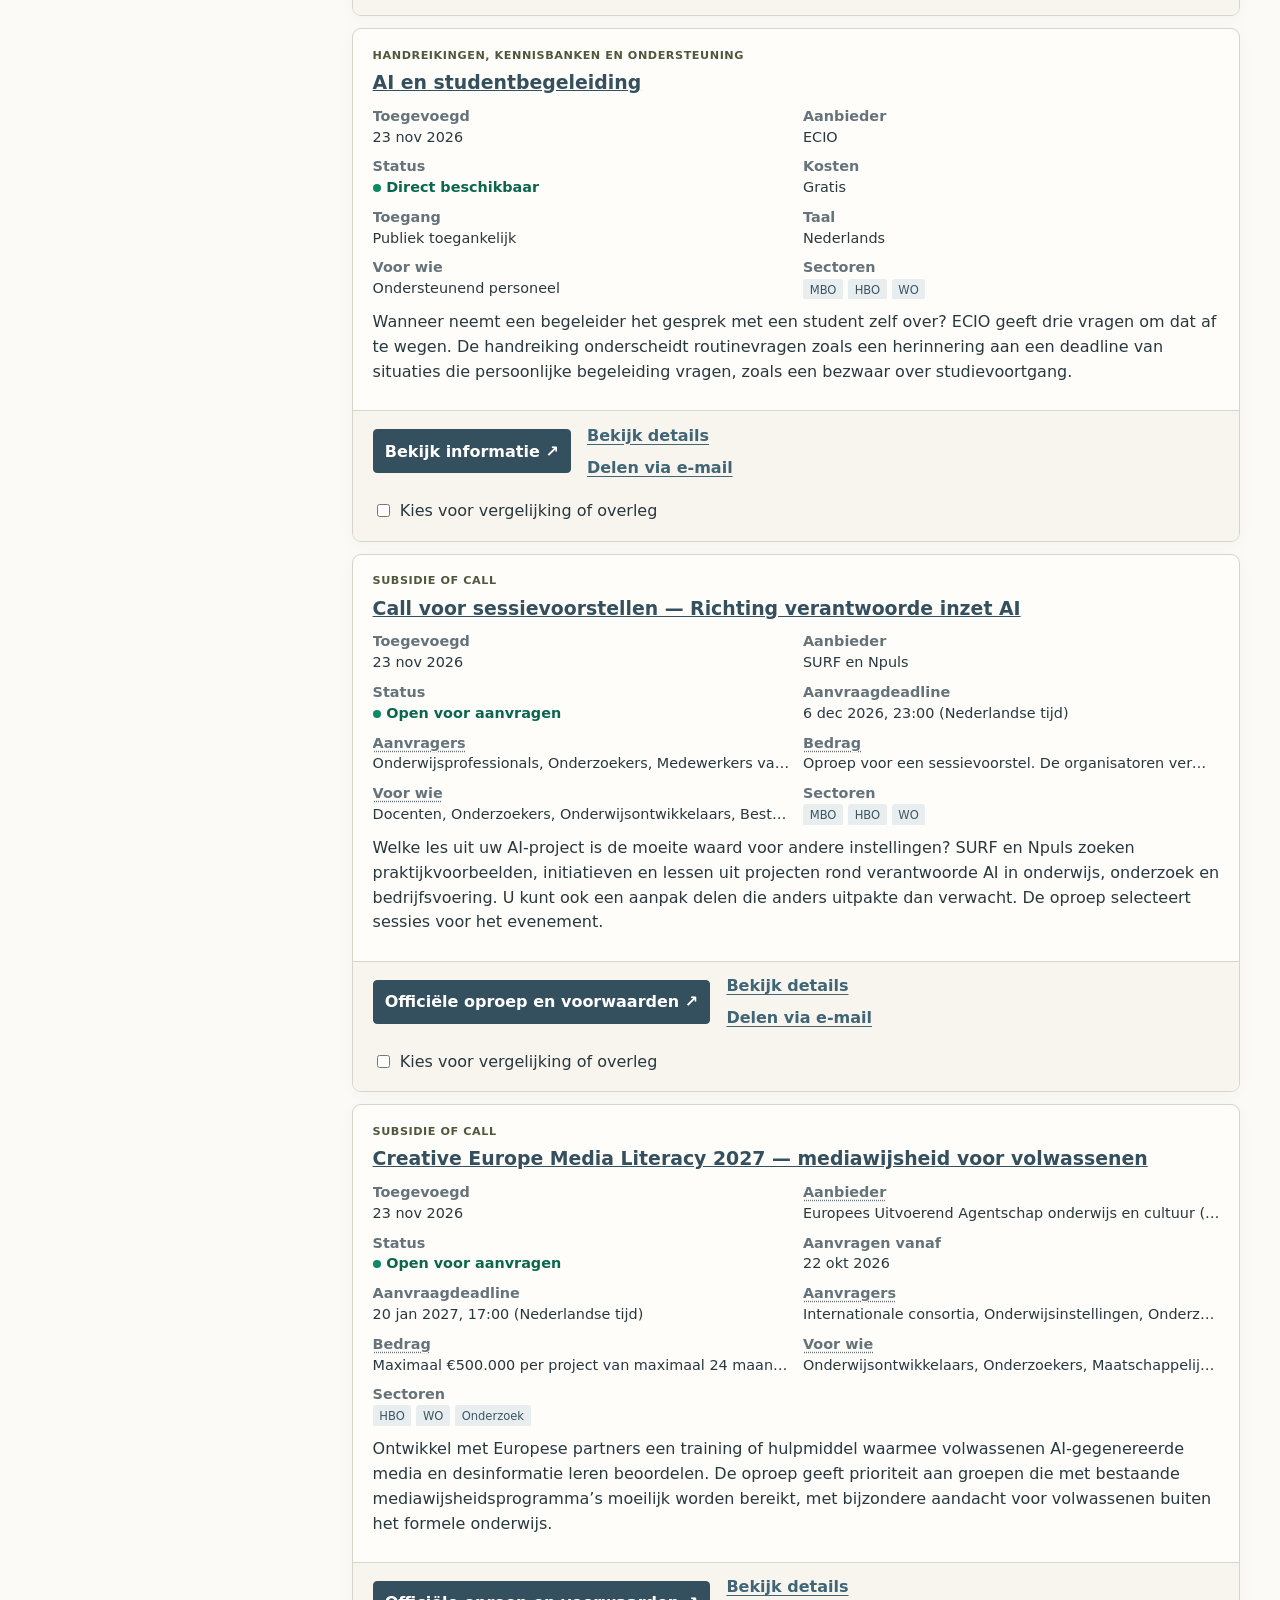
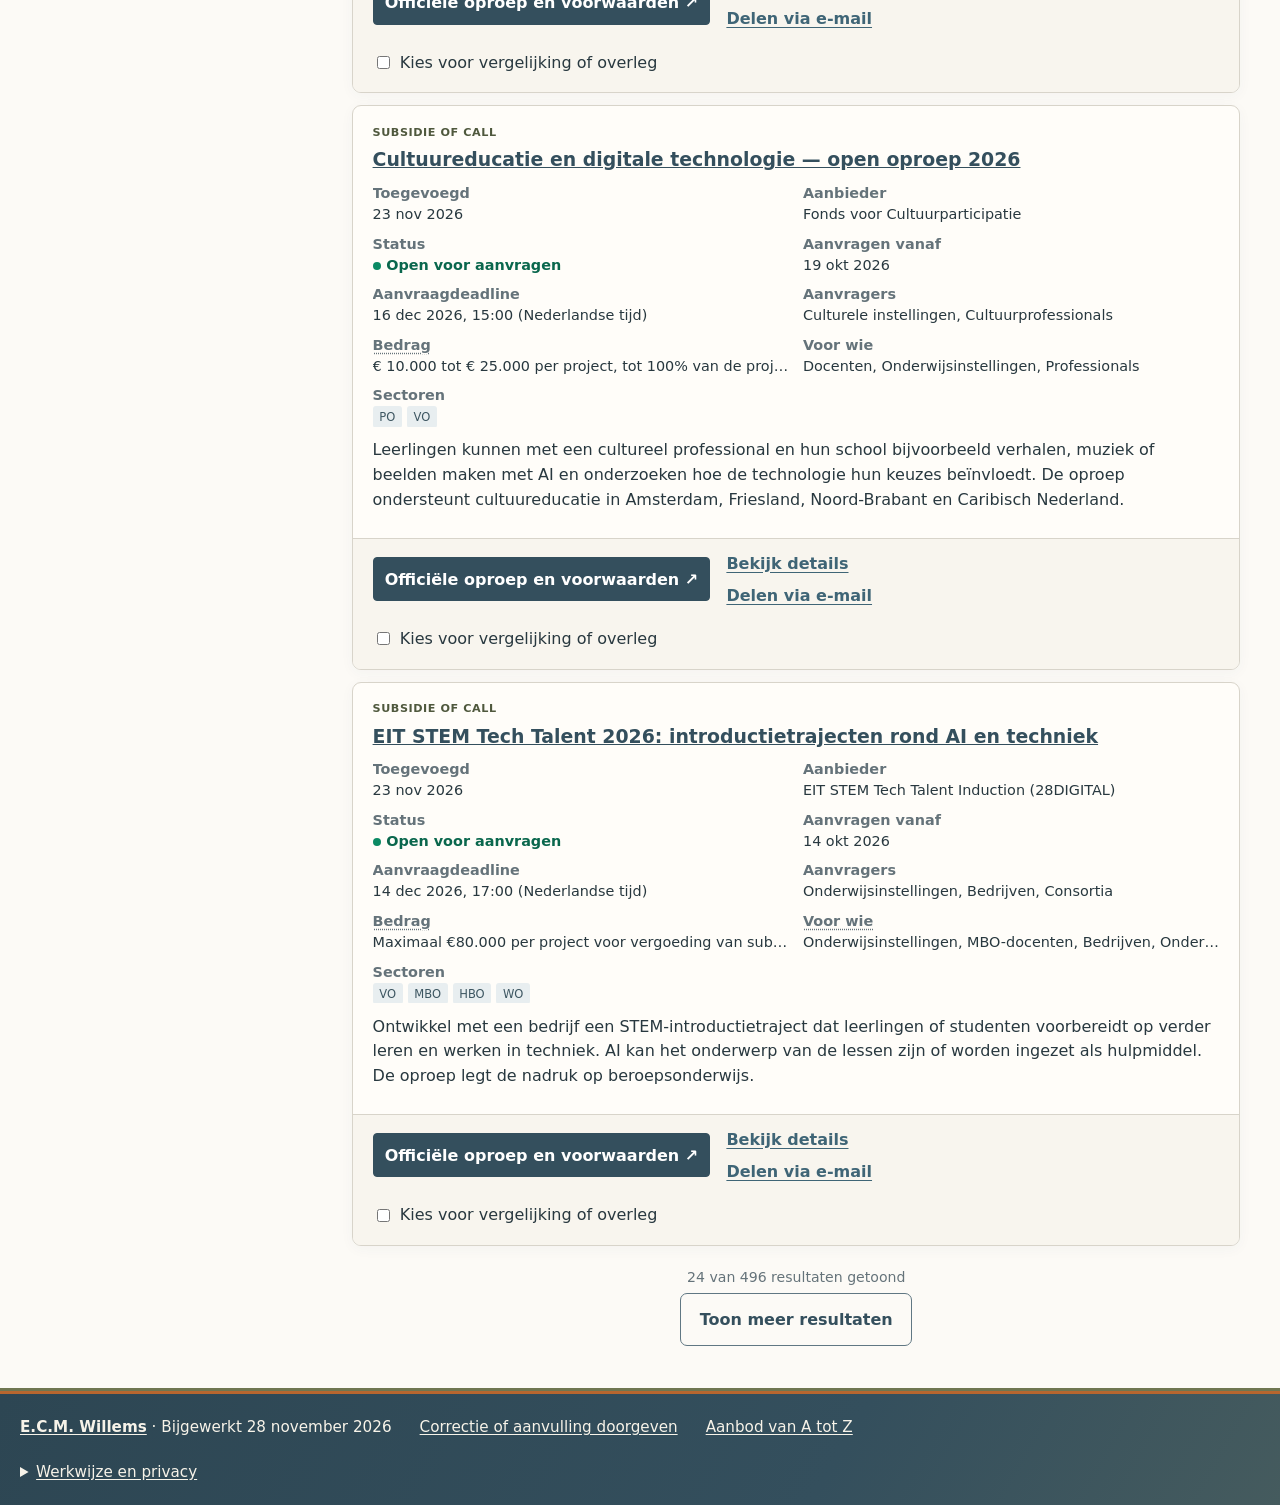
==== commit 772f4d0f: "Voeg de Innovation PhD van het Tübingen AI Center toe" ====
--- a/index.html
+++ b/index.html
@@ -99,9 +99,9 @@
       addEventListener('load', () => { if (startup.status !== 'ready') startup.fail(); });
     })();
   </script>
-  <script src="data/data-v2.js?v=ec89d1bfba7118b6"></script>
+  <script src="data/data-v2.js?v=ba0061543aae1907"></script>
   <script src="platform.js?v=9c77bc807e04bd19"></script>
-  <script src="catalog.js?v=8ae5a2303b9a3a2a"></script>
+  <script src="catalog.js?v=cb41634319bbb58d"></script>
   <script src="governance.js?v=81b43b5159bf102b"></script>
   <script src="analytics.js?v=1efa3d9d4c6bd3fa"></script>
 </body>
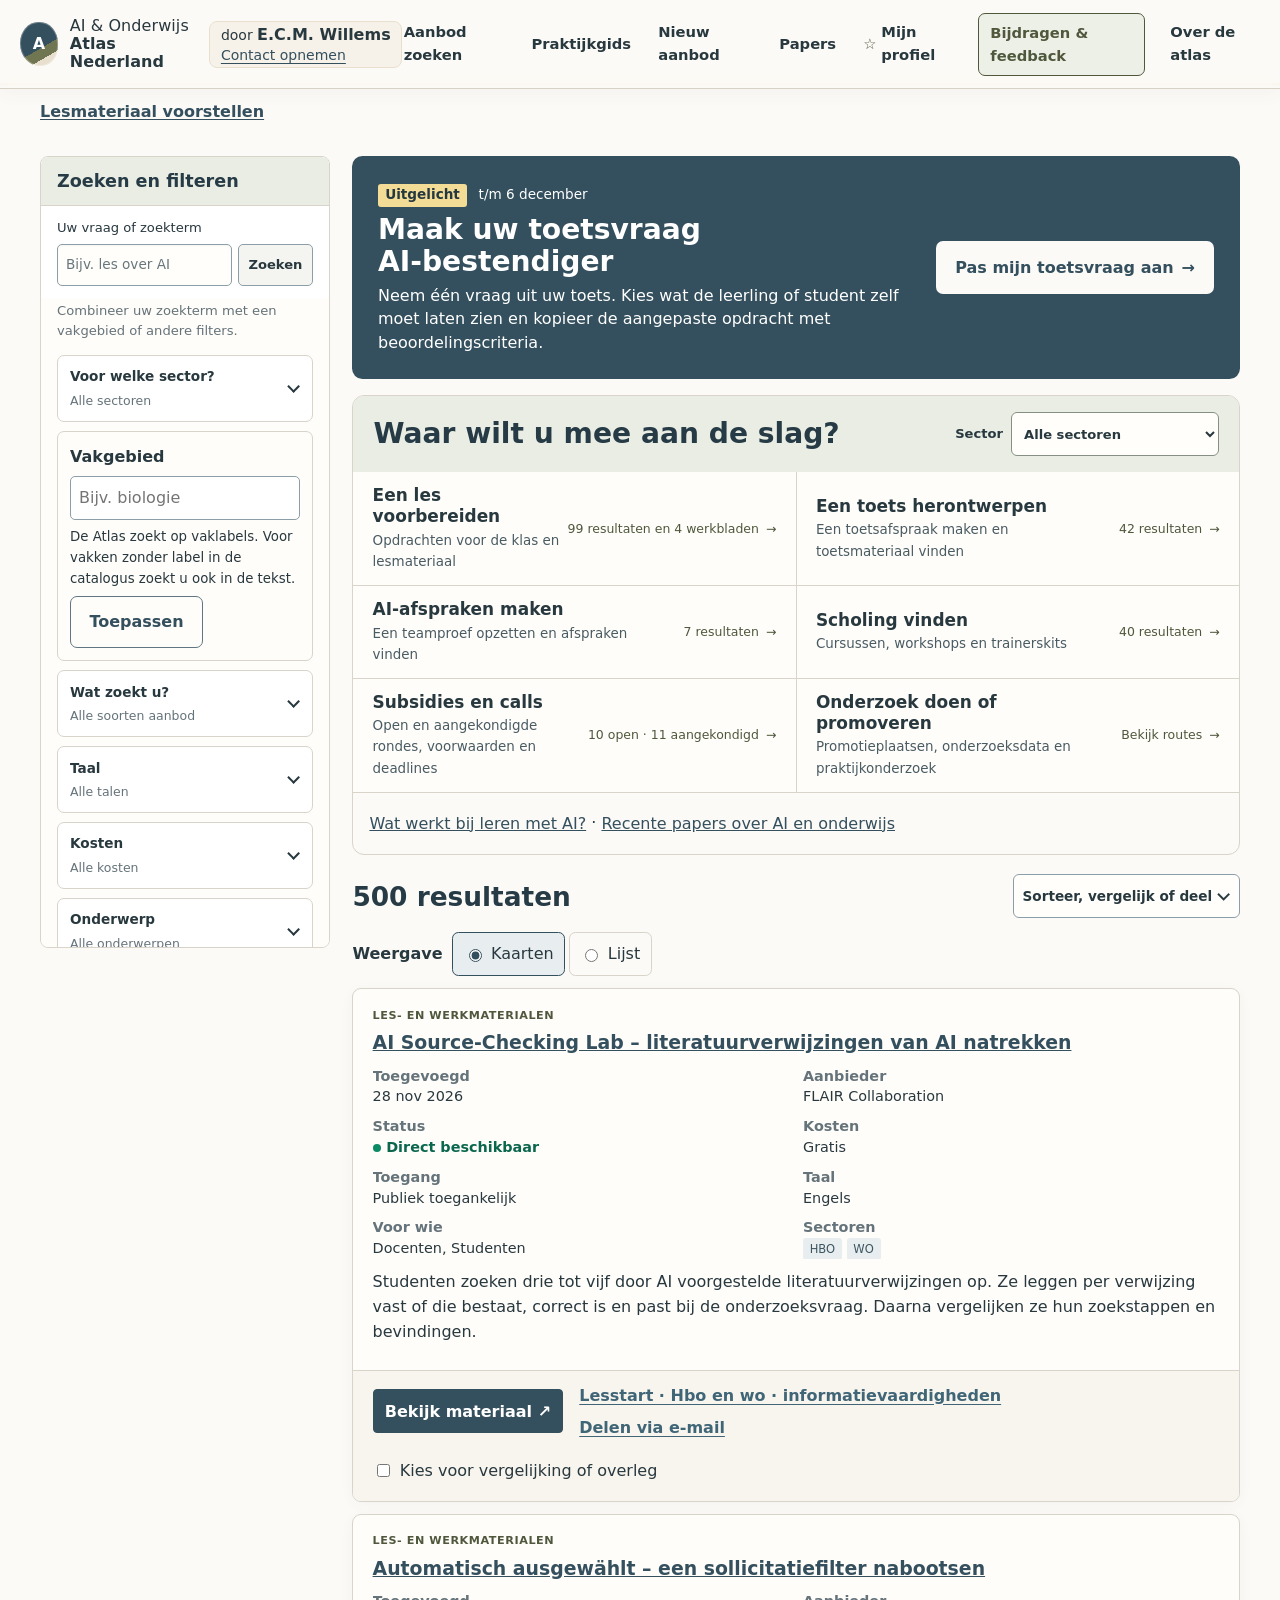
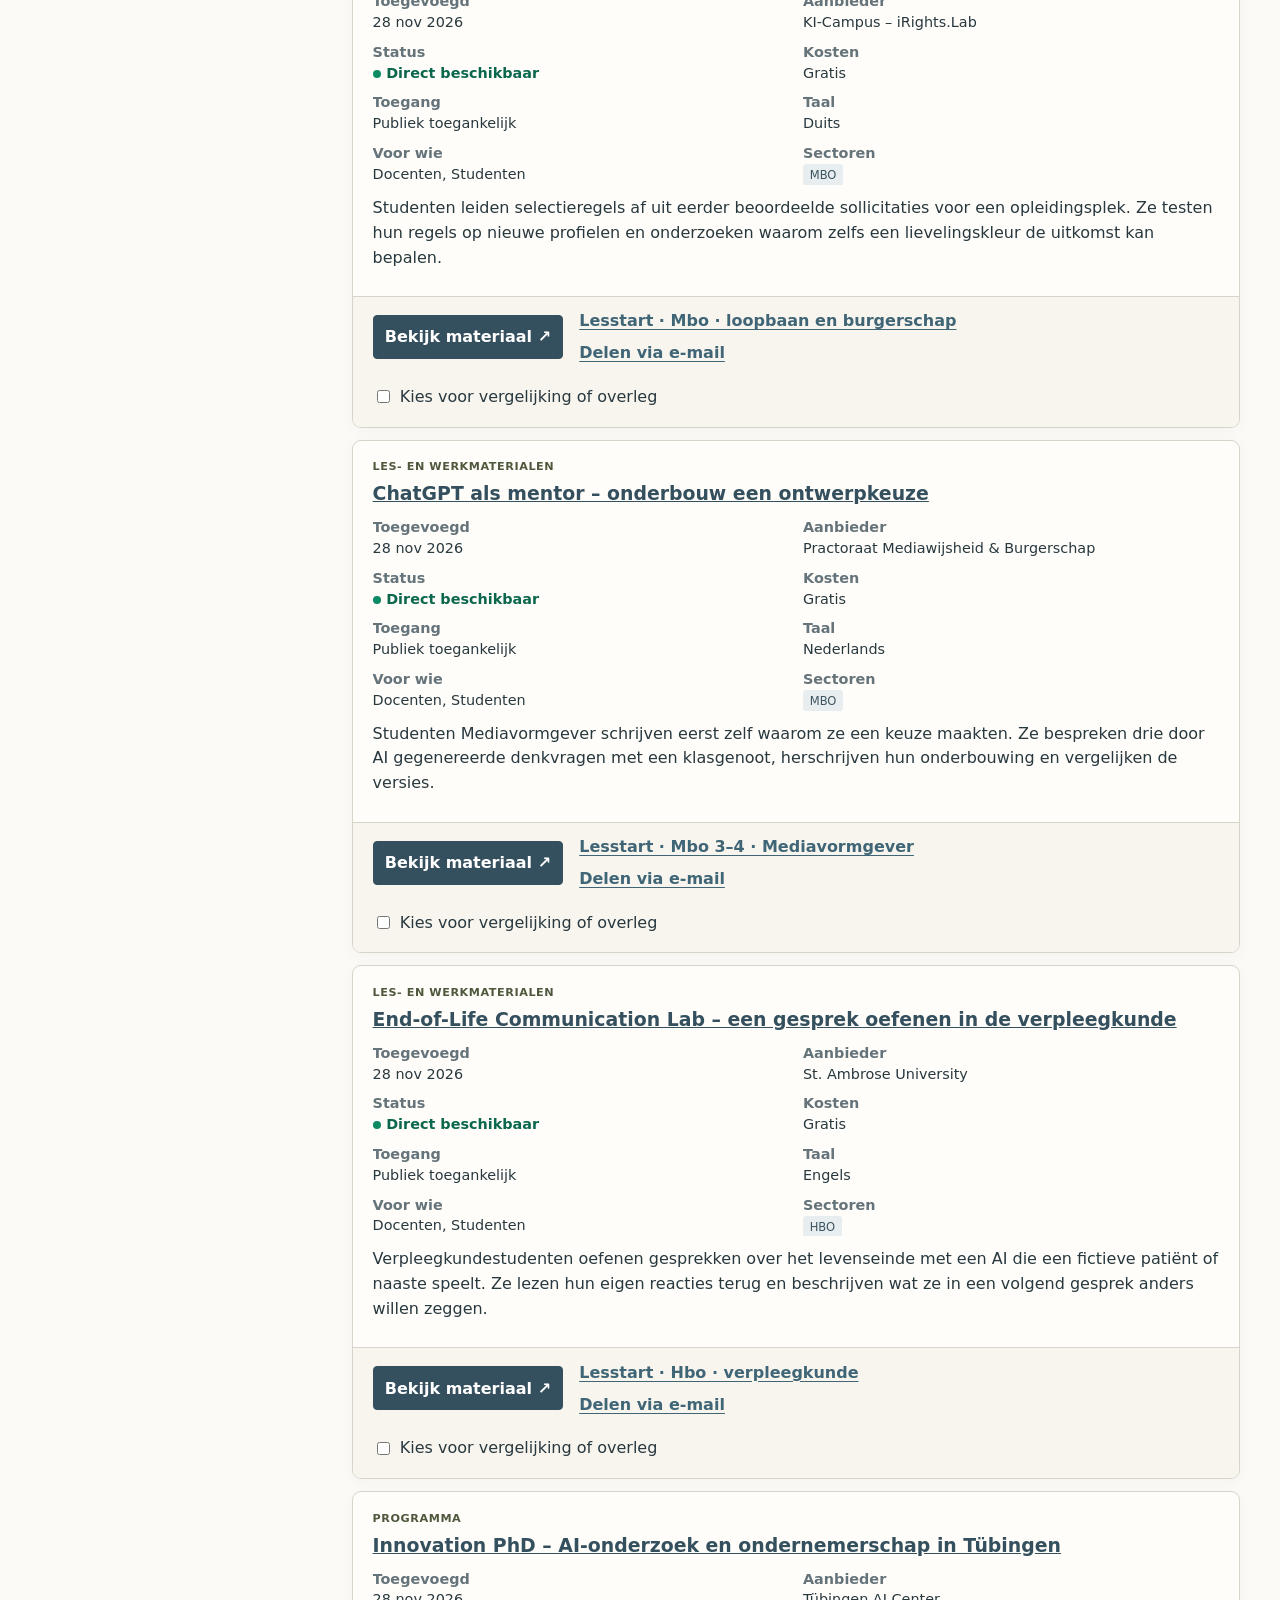
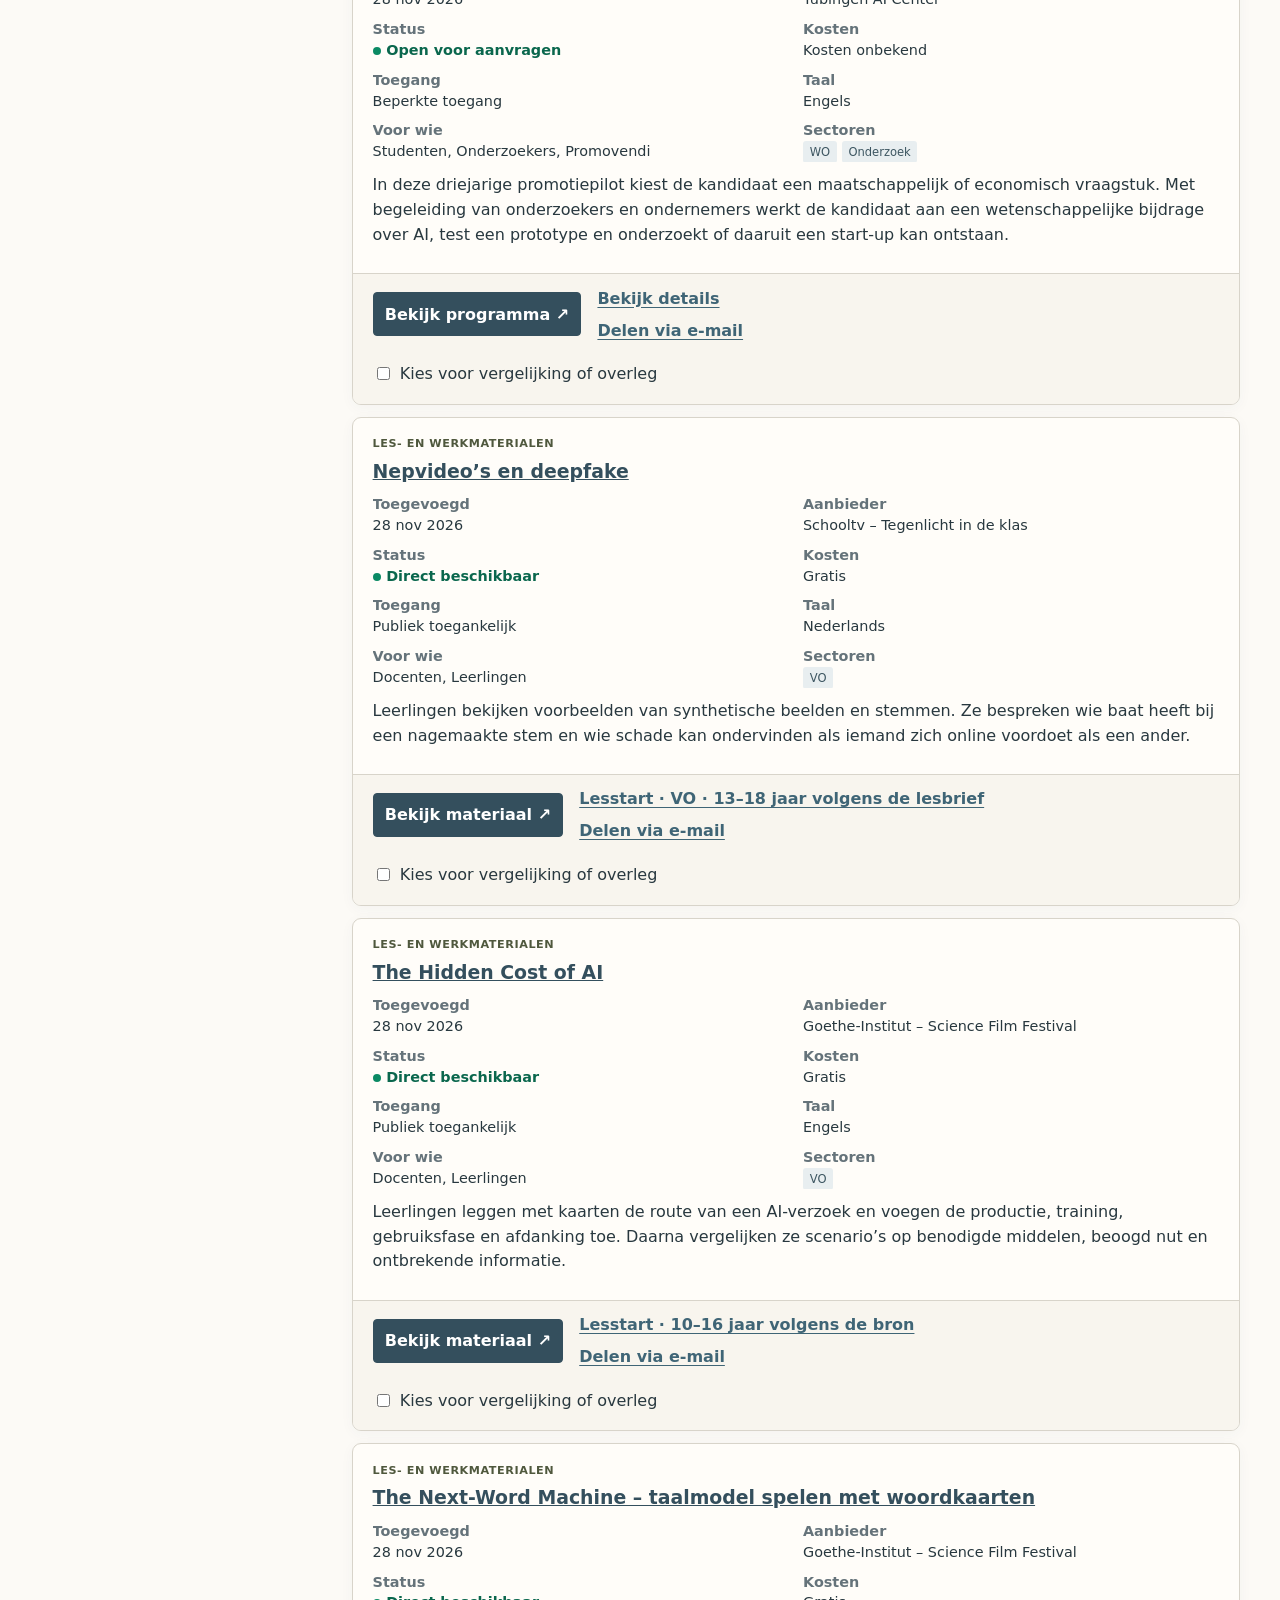
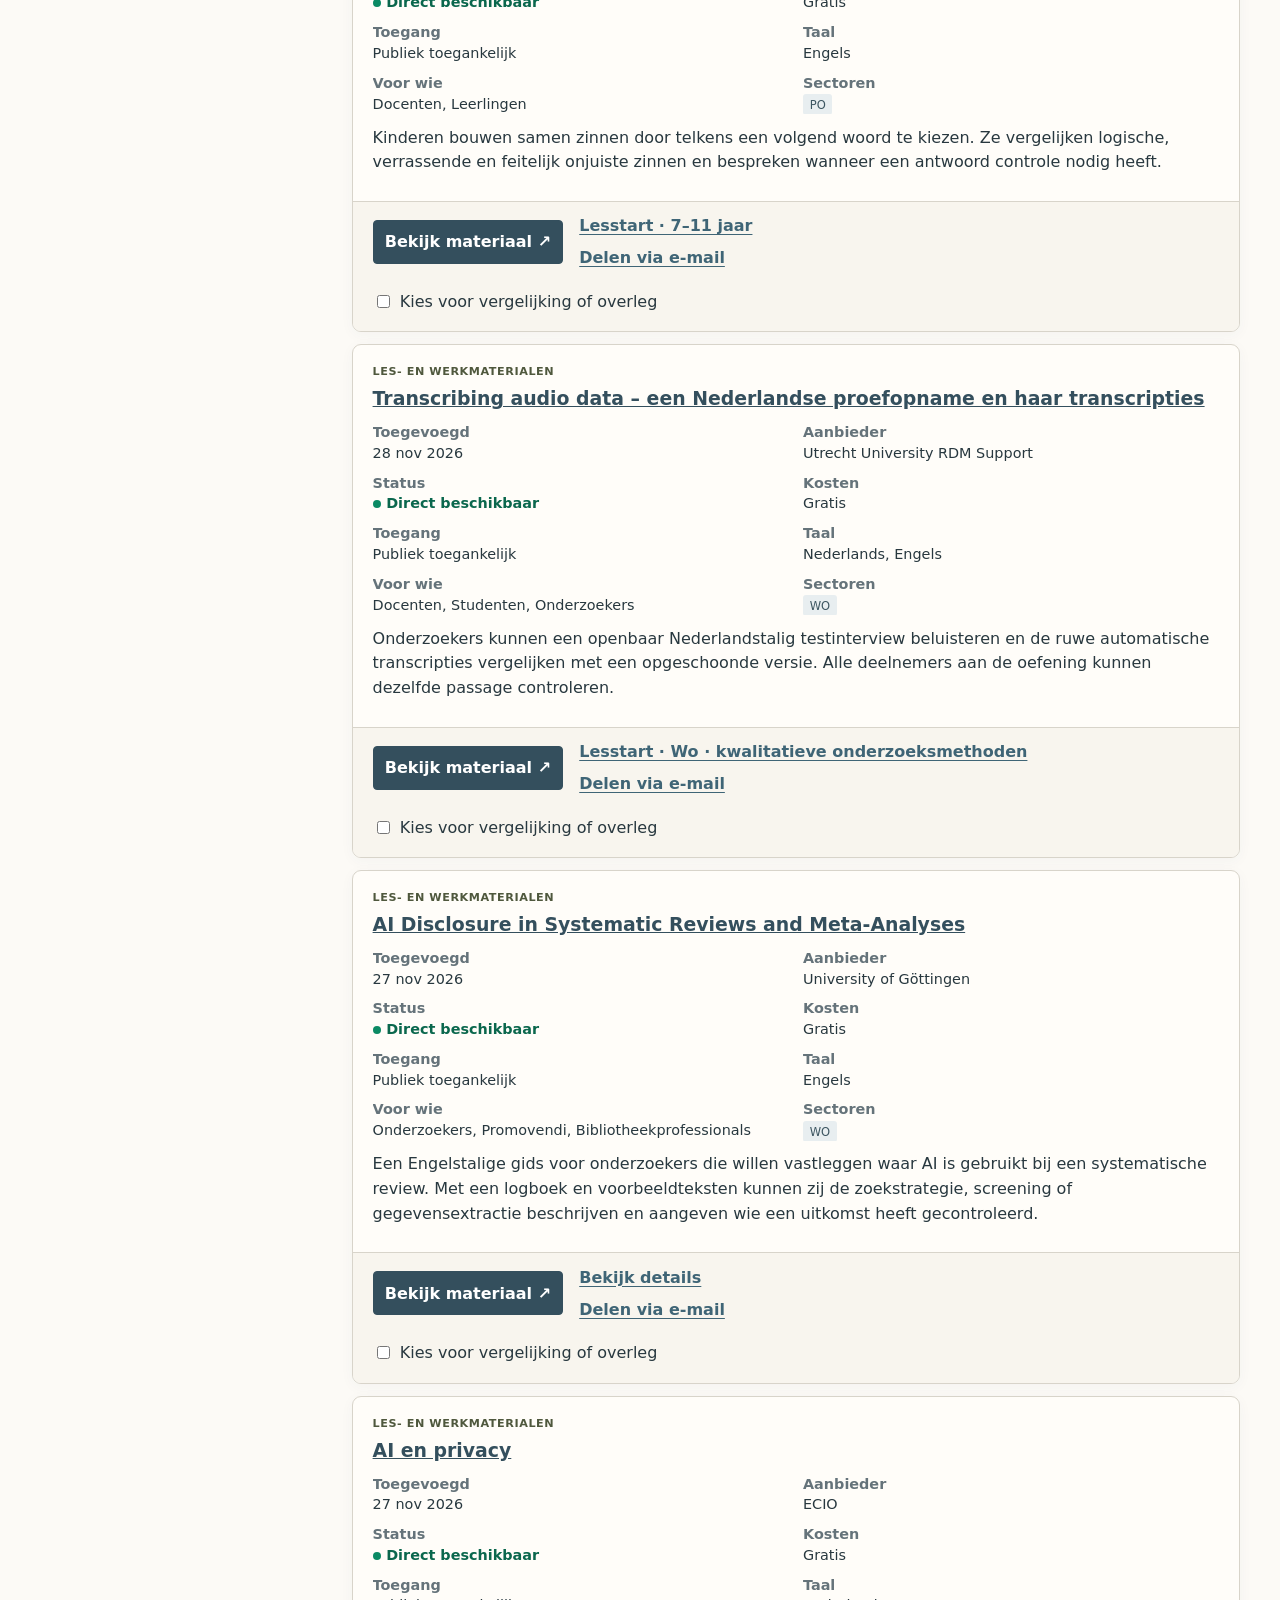
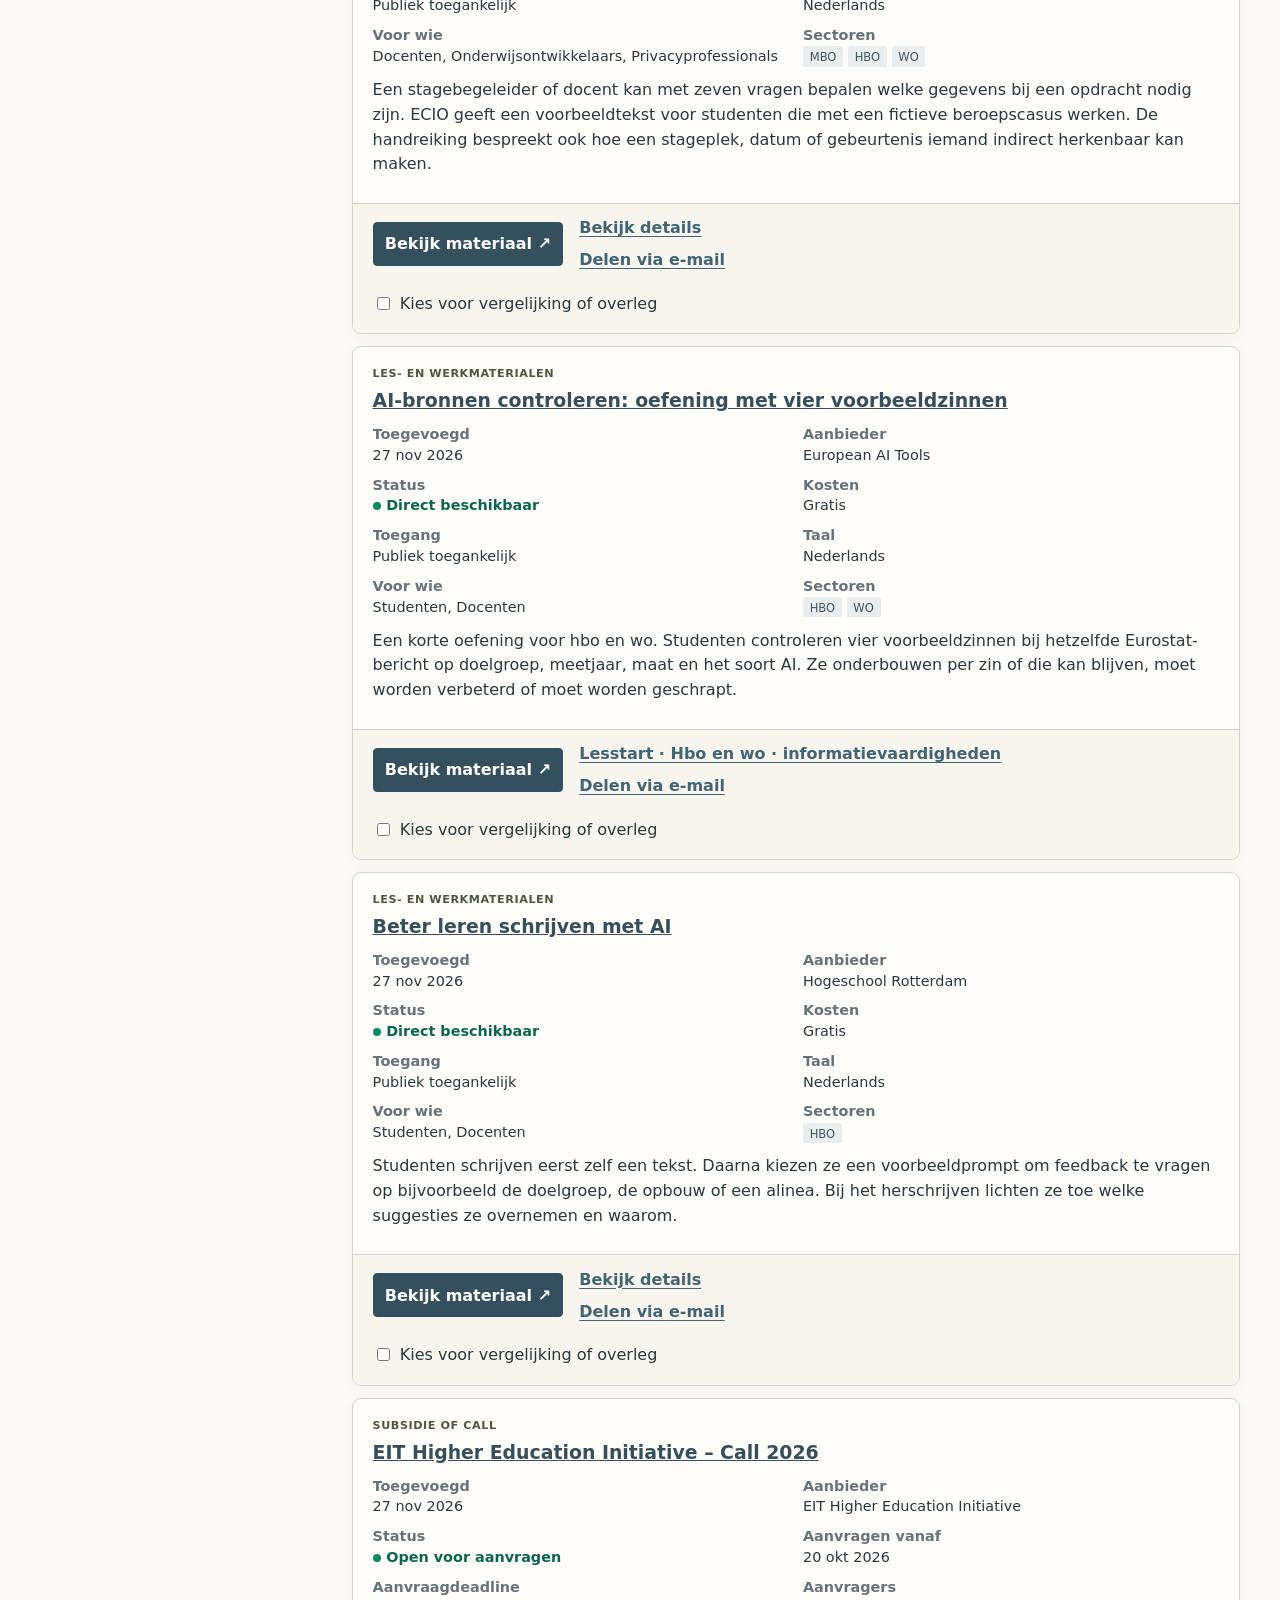
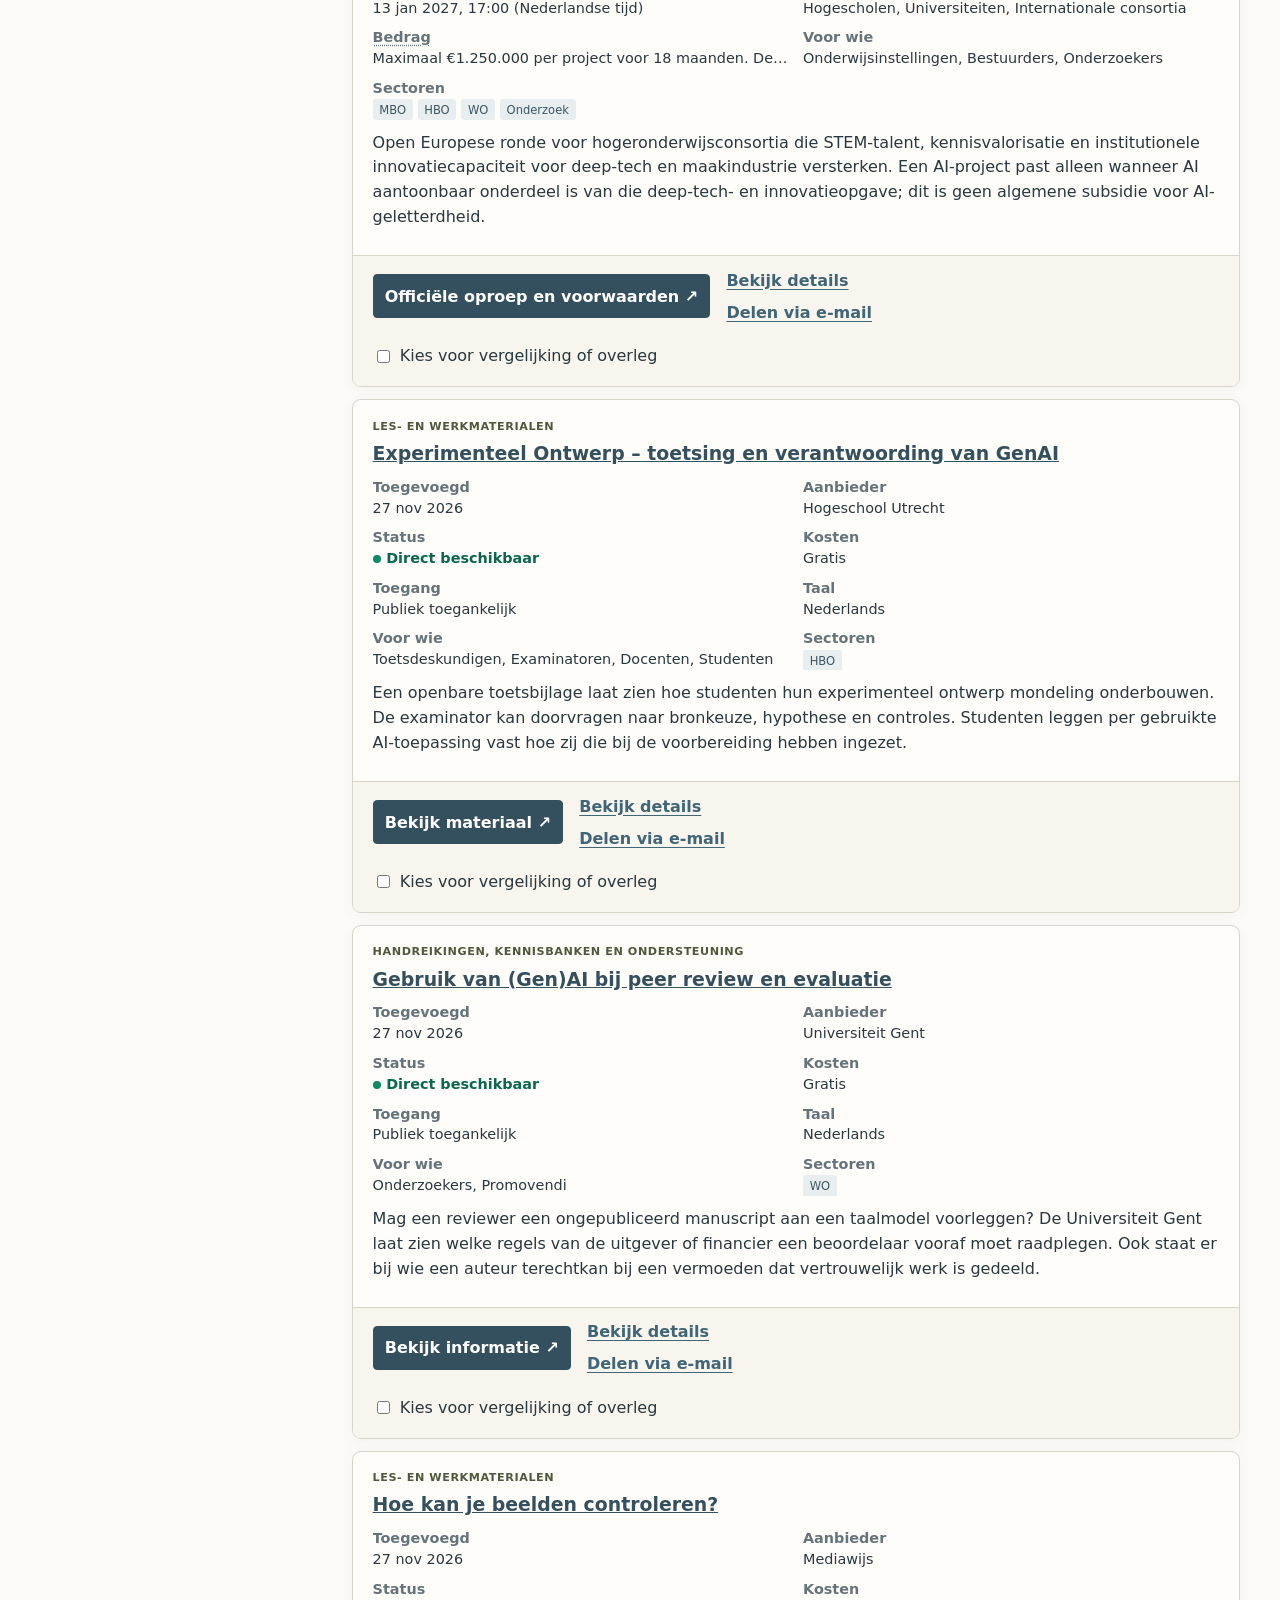
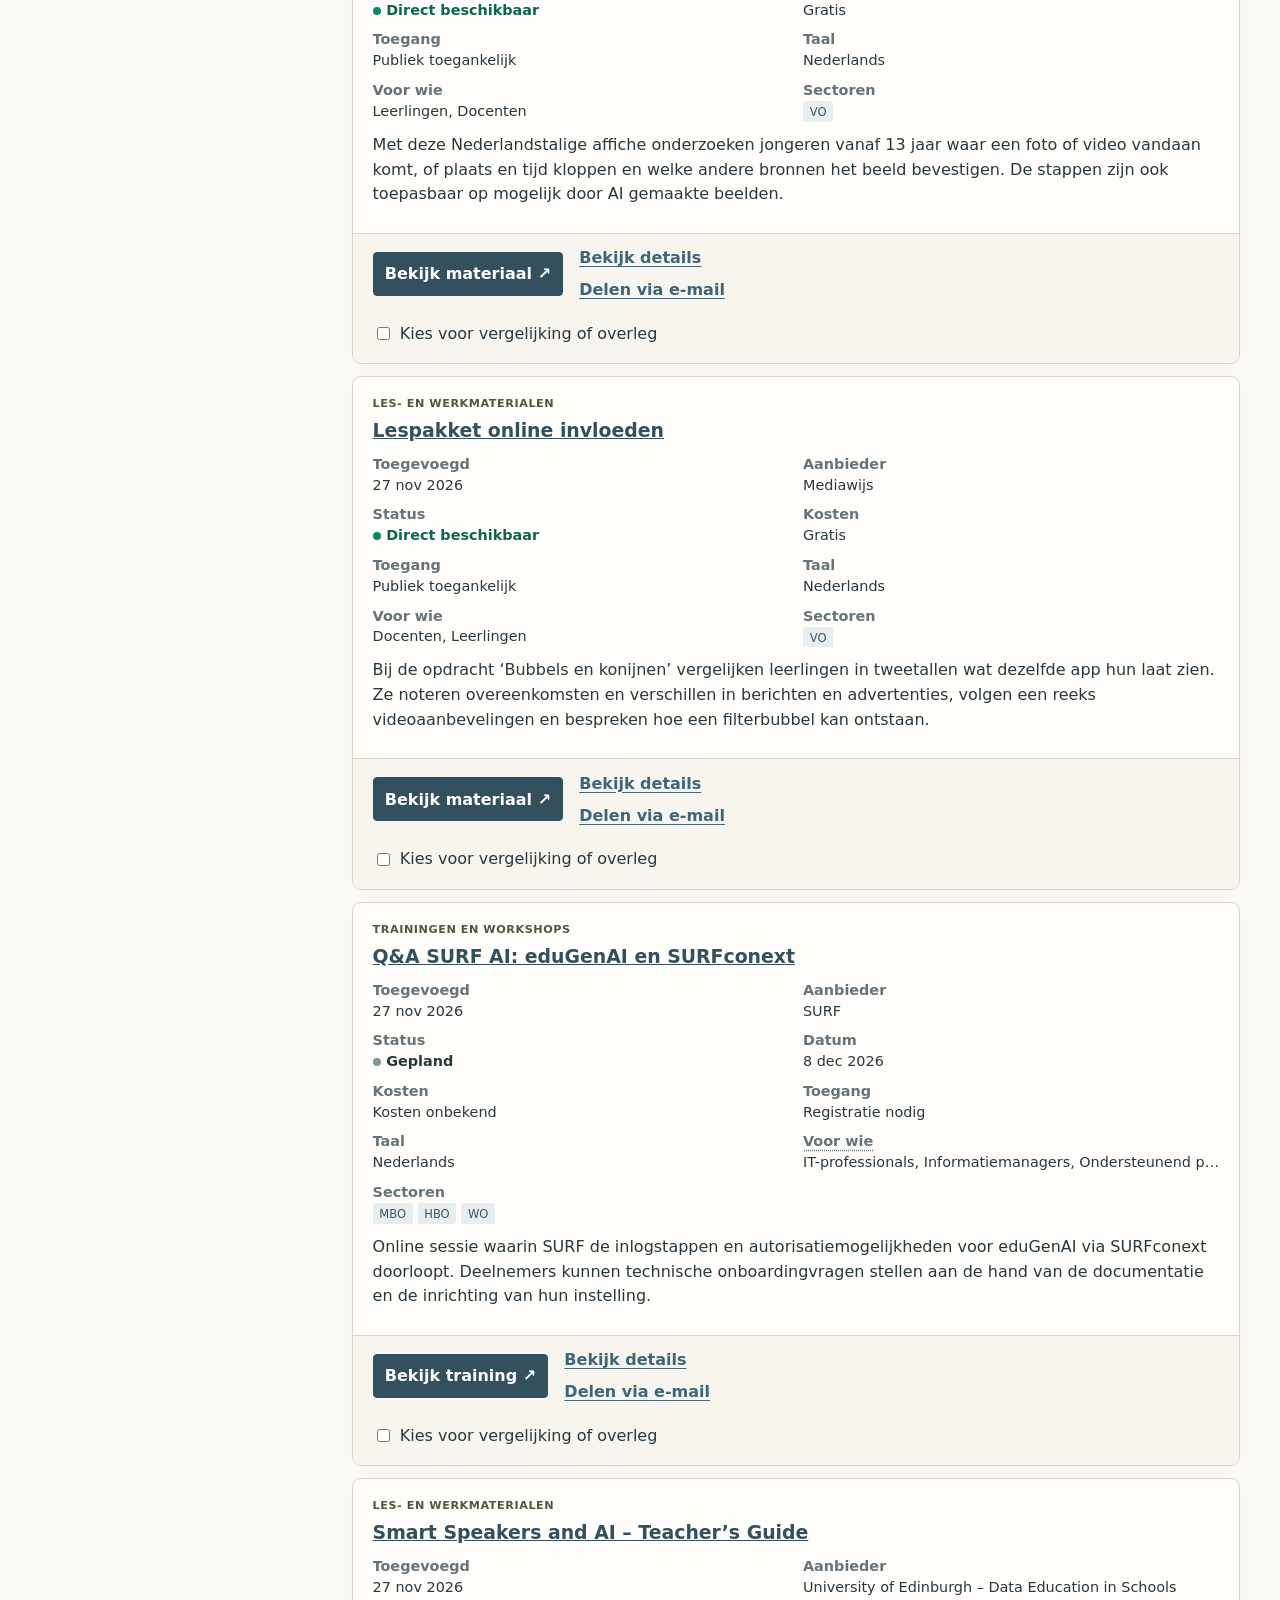
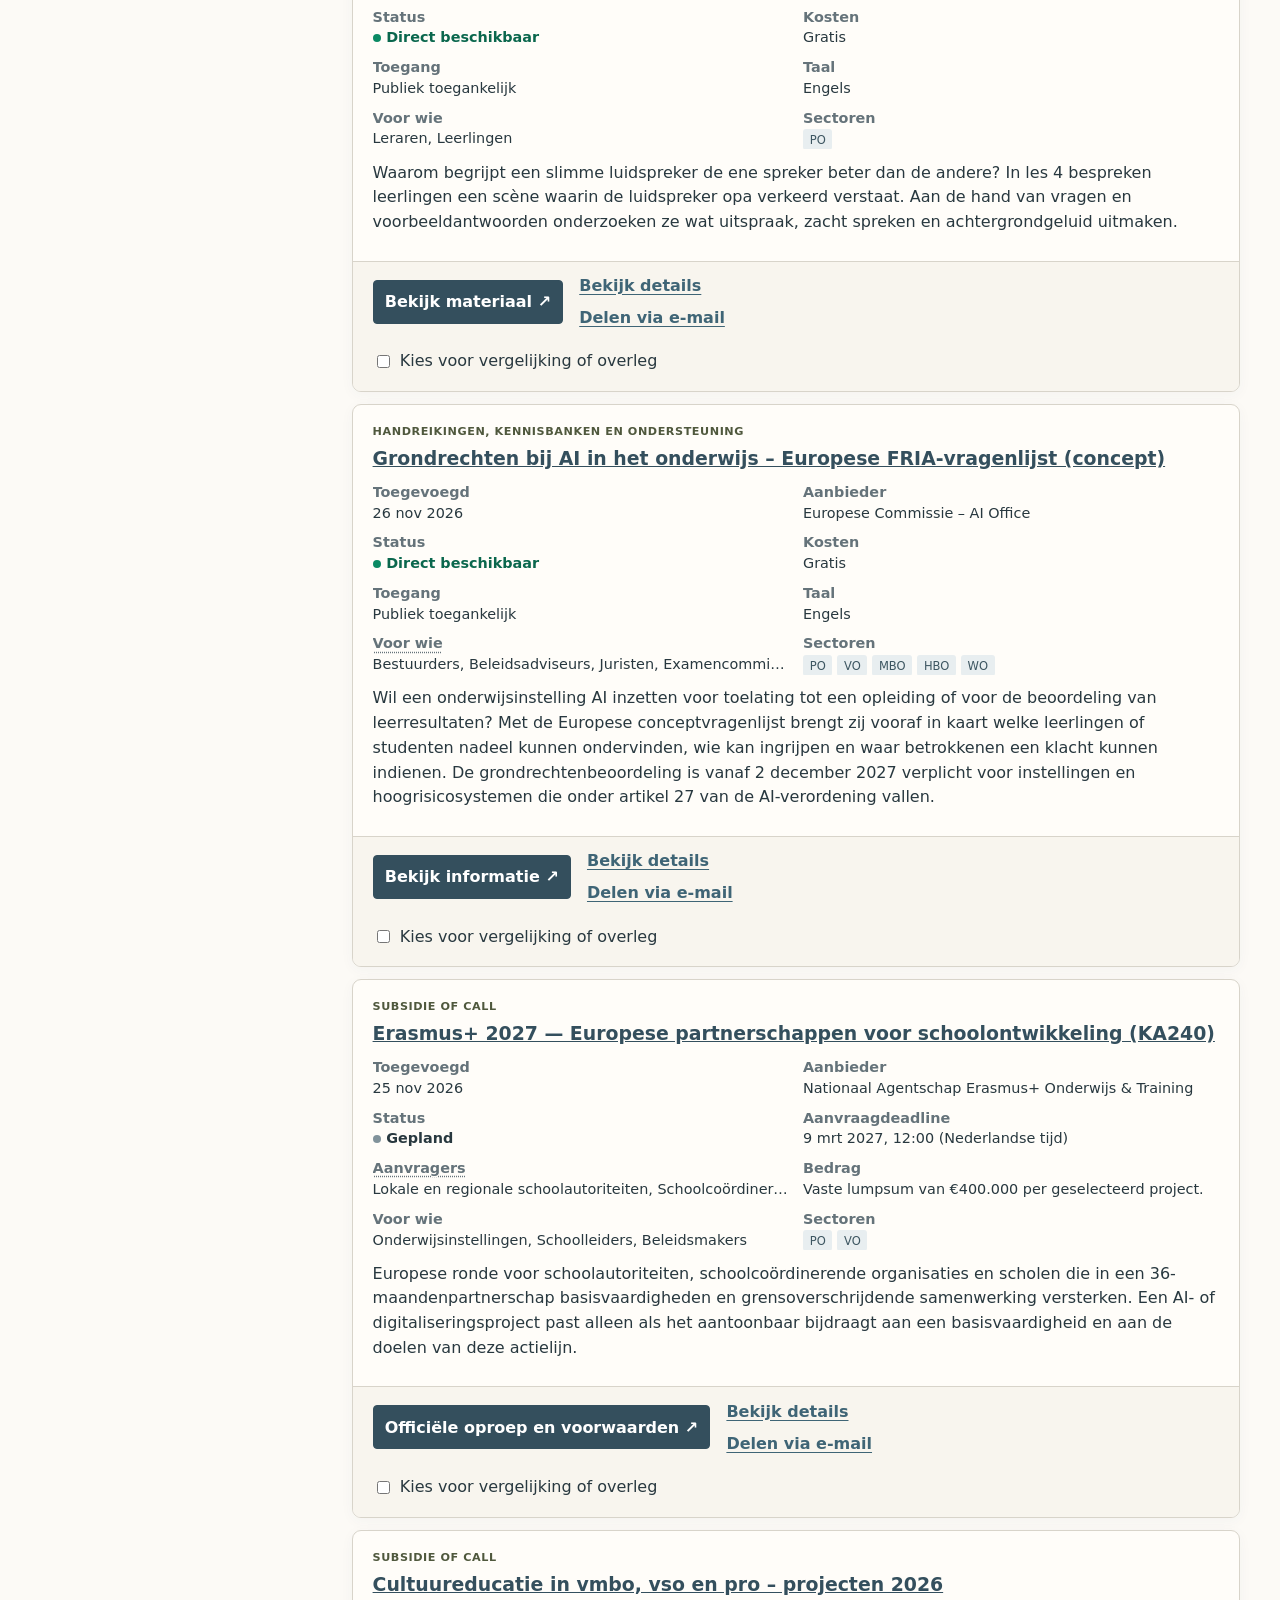
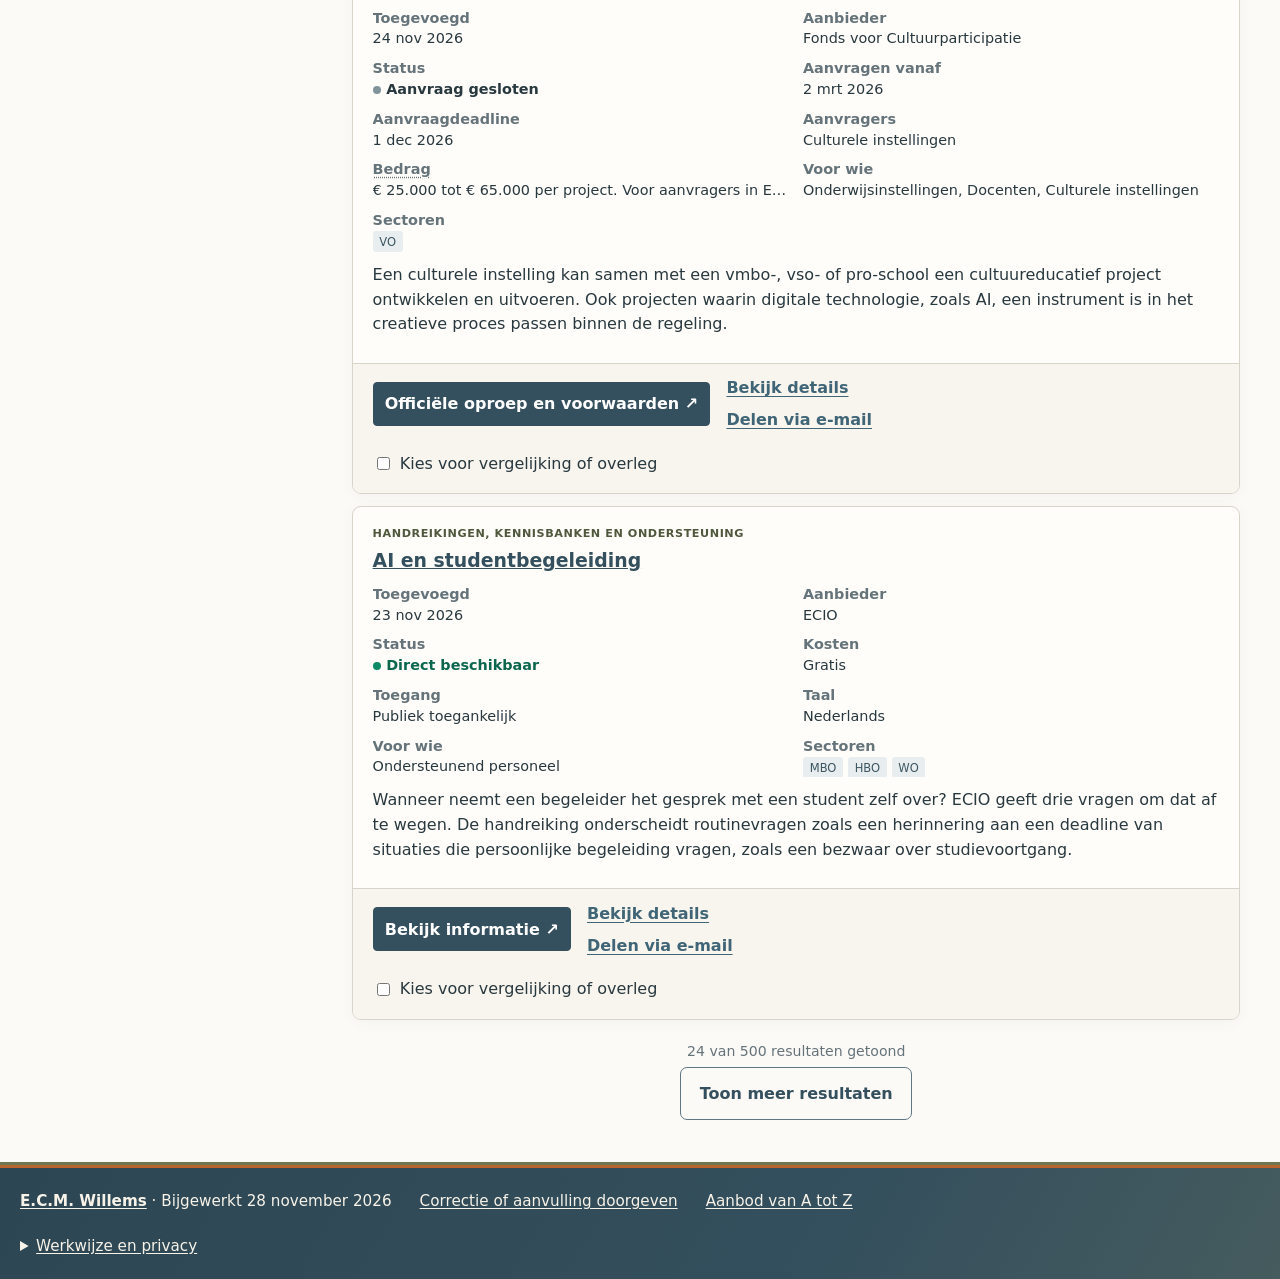
==== commit 6125fb0a: "Voeg vier brongecontroleerde lesopdrachten toe aan de Atlas" ====
--- a/index.html
+++ b/index.html
@@ -99,7 +99,7 @@
       addEventListener('load', () => { if (startup.status !== 'ready') startup.fail(); });
     })();
   </script>
-  <script src="data/data-v2.js?v=ba0061543aae1907"></script>
+  <script src="data/data-v2.js?v=a766b54215b60acd"></script>
   <script src="platform.js?v=9c77bc807e04bd19"></script>
   <script src="catalog.js?v=cb41634319bbb58d"></script>
   <script src="governance.js?v=81b43b5159bf102b"></script>
